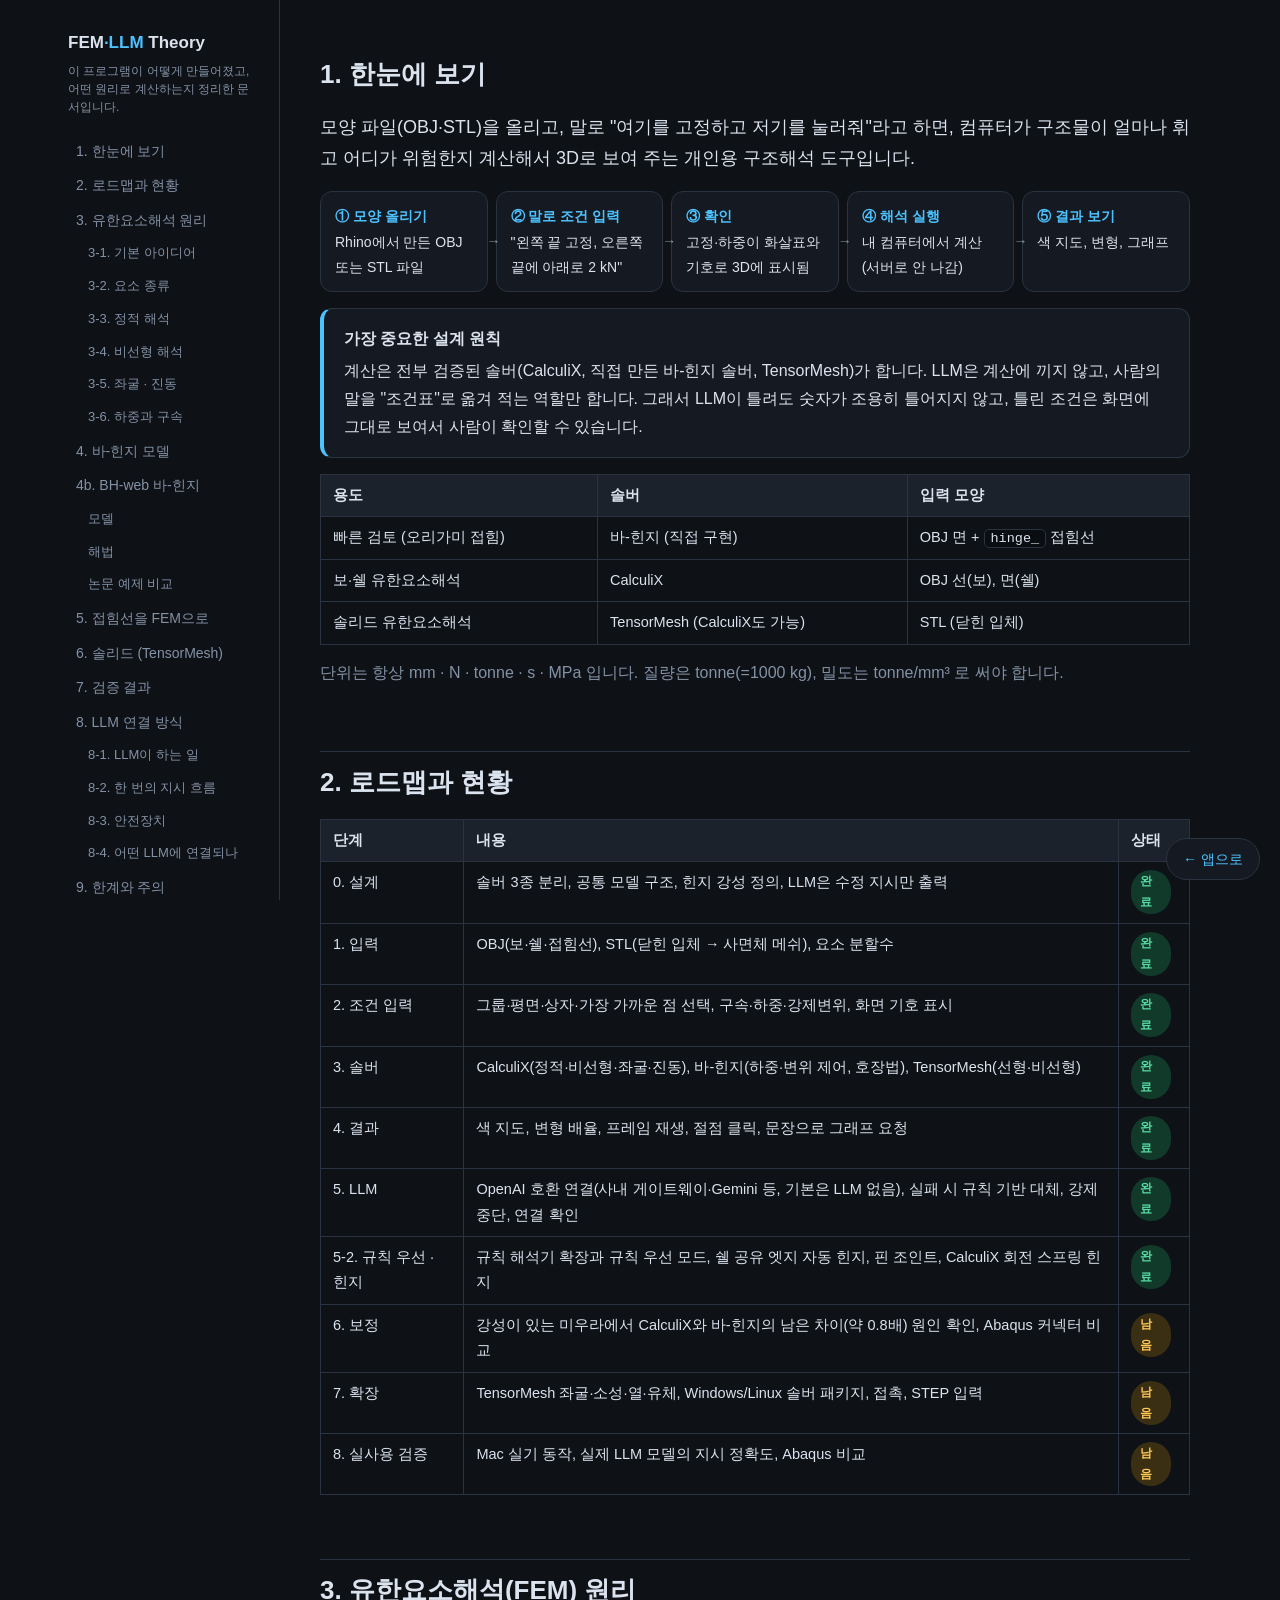
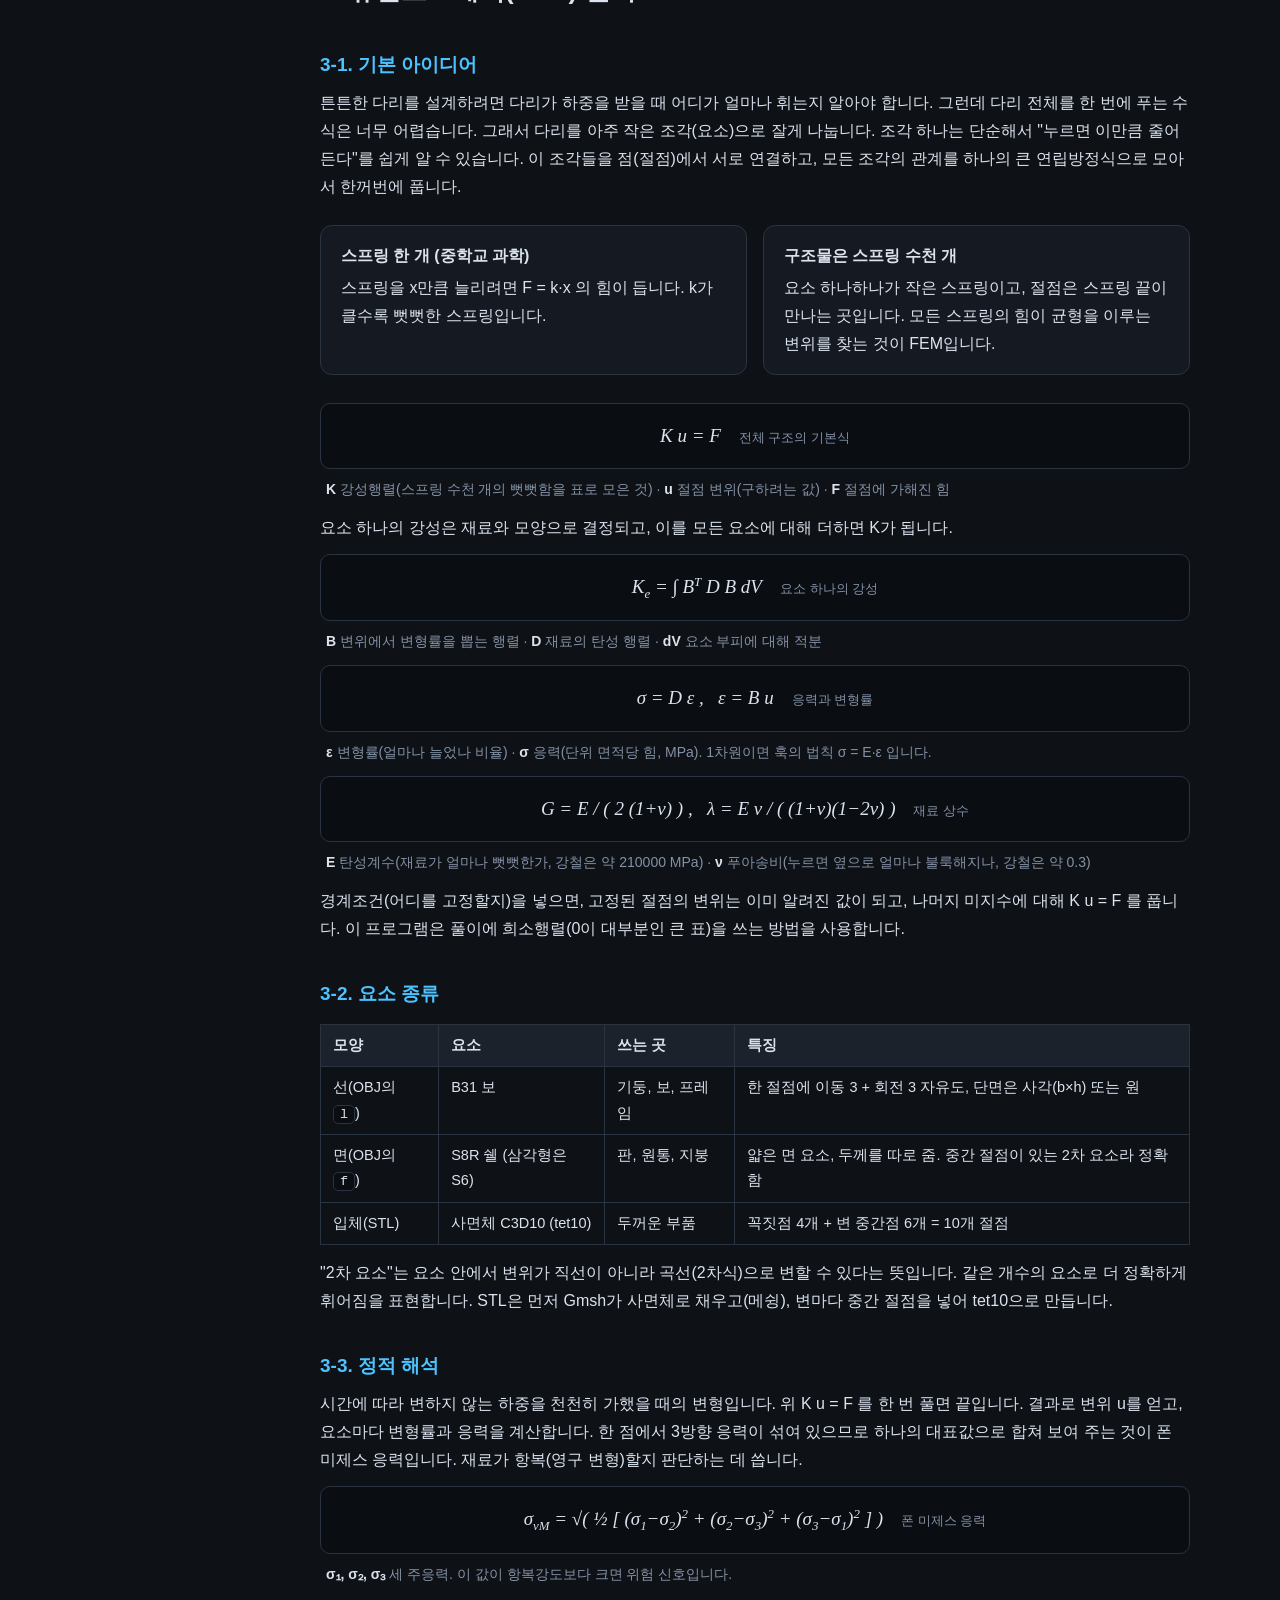
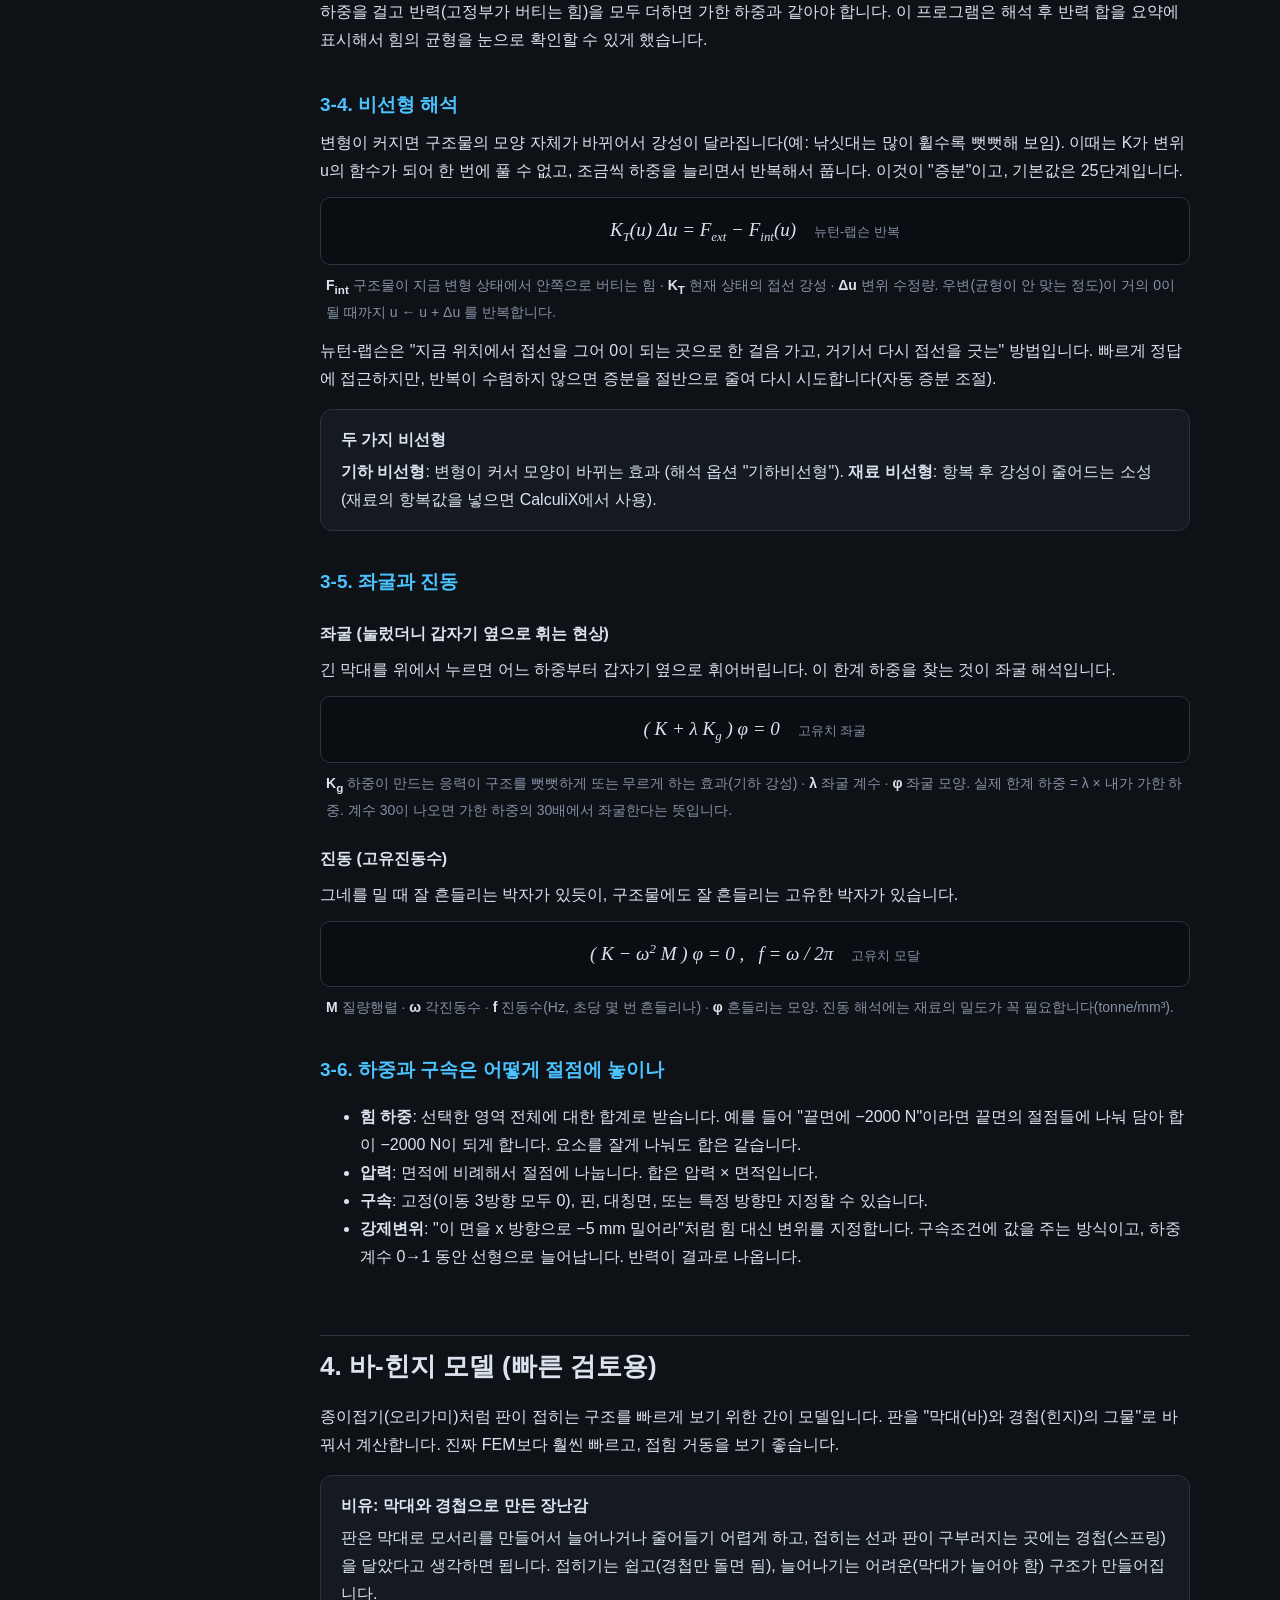
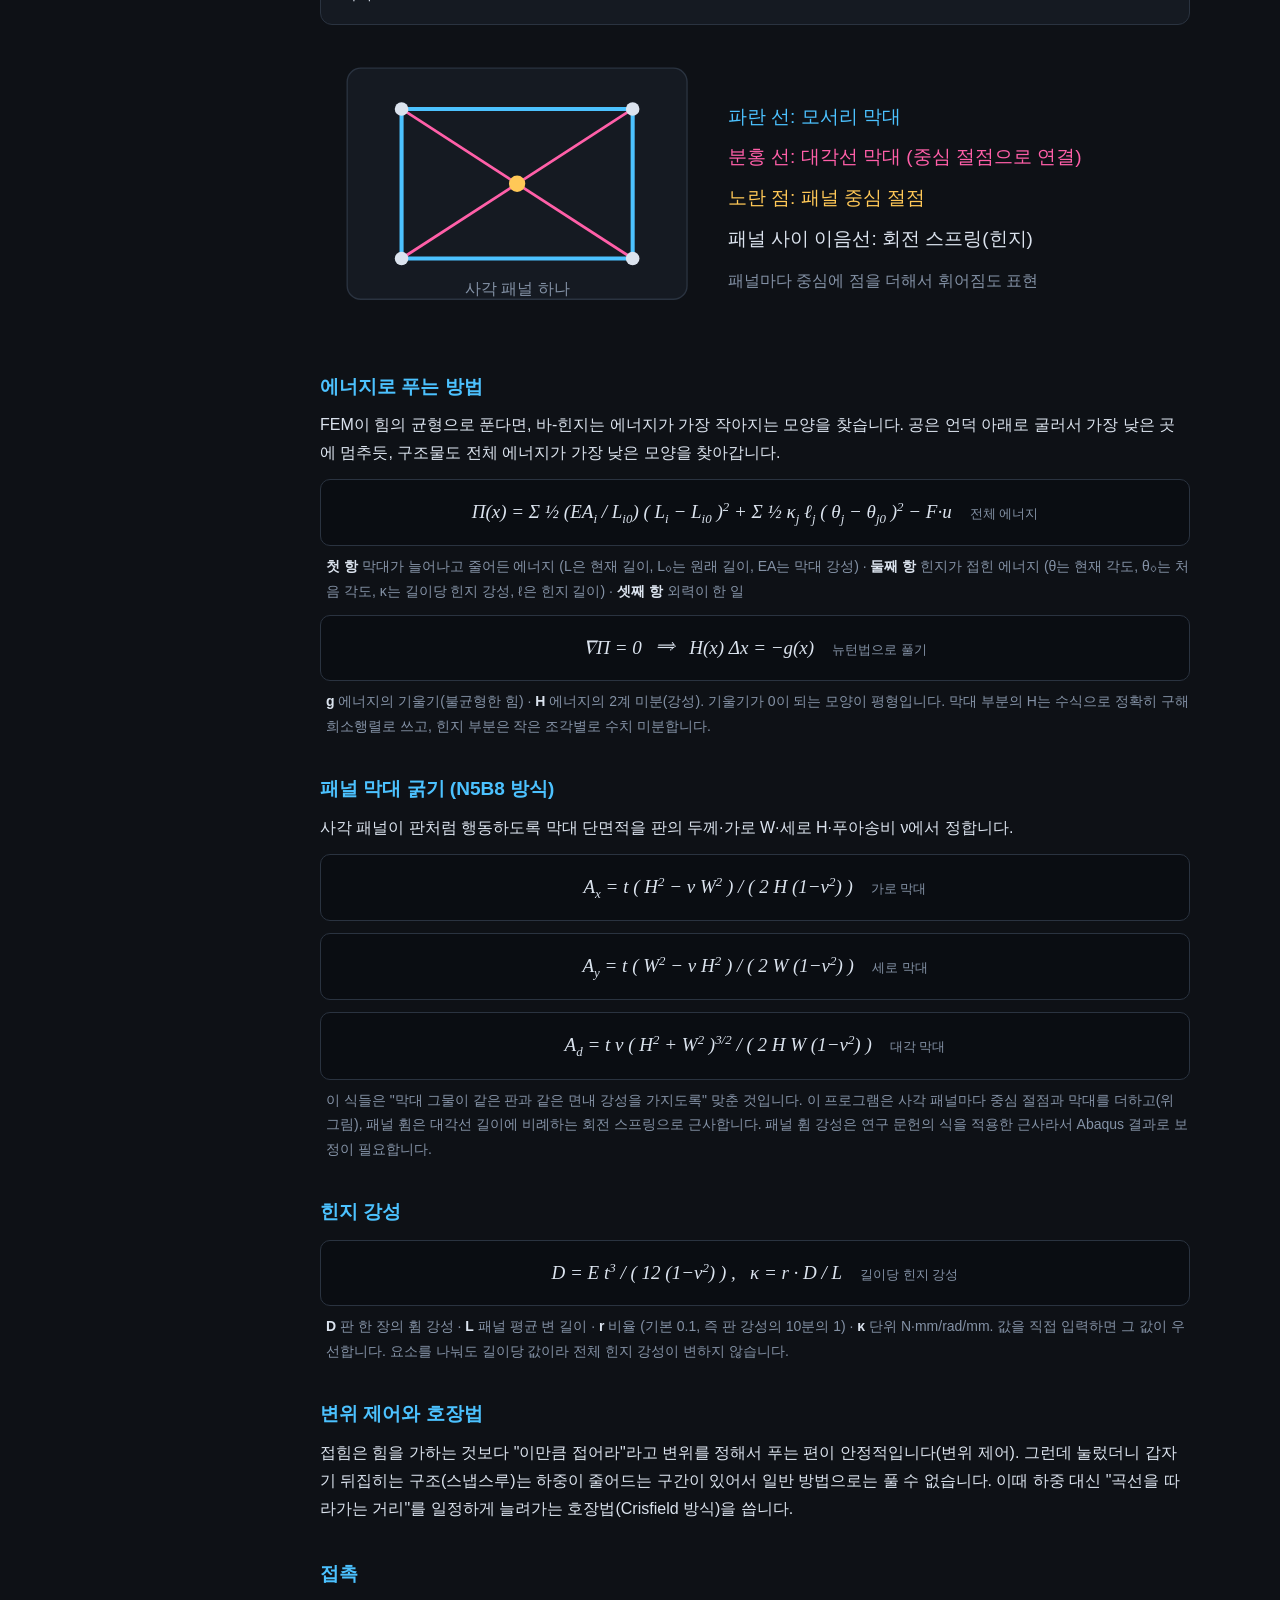
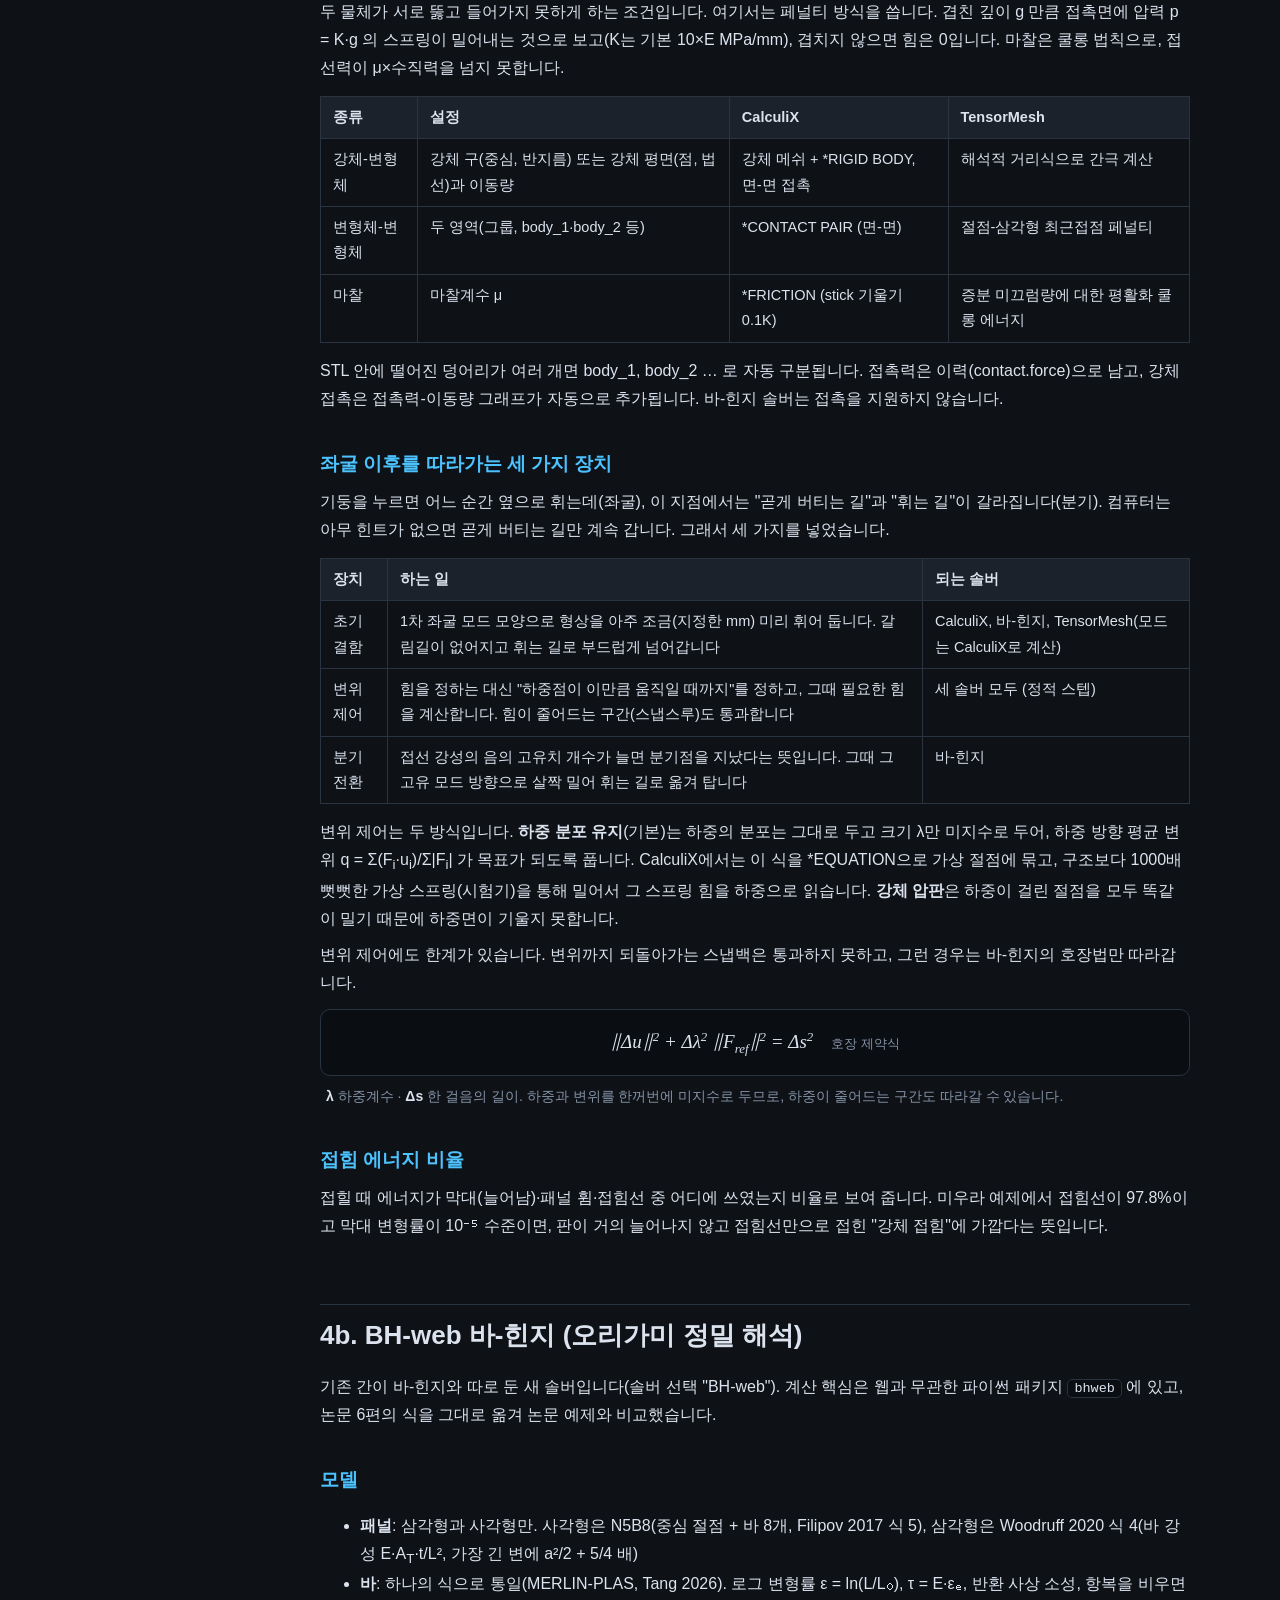
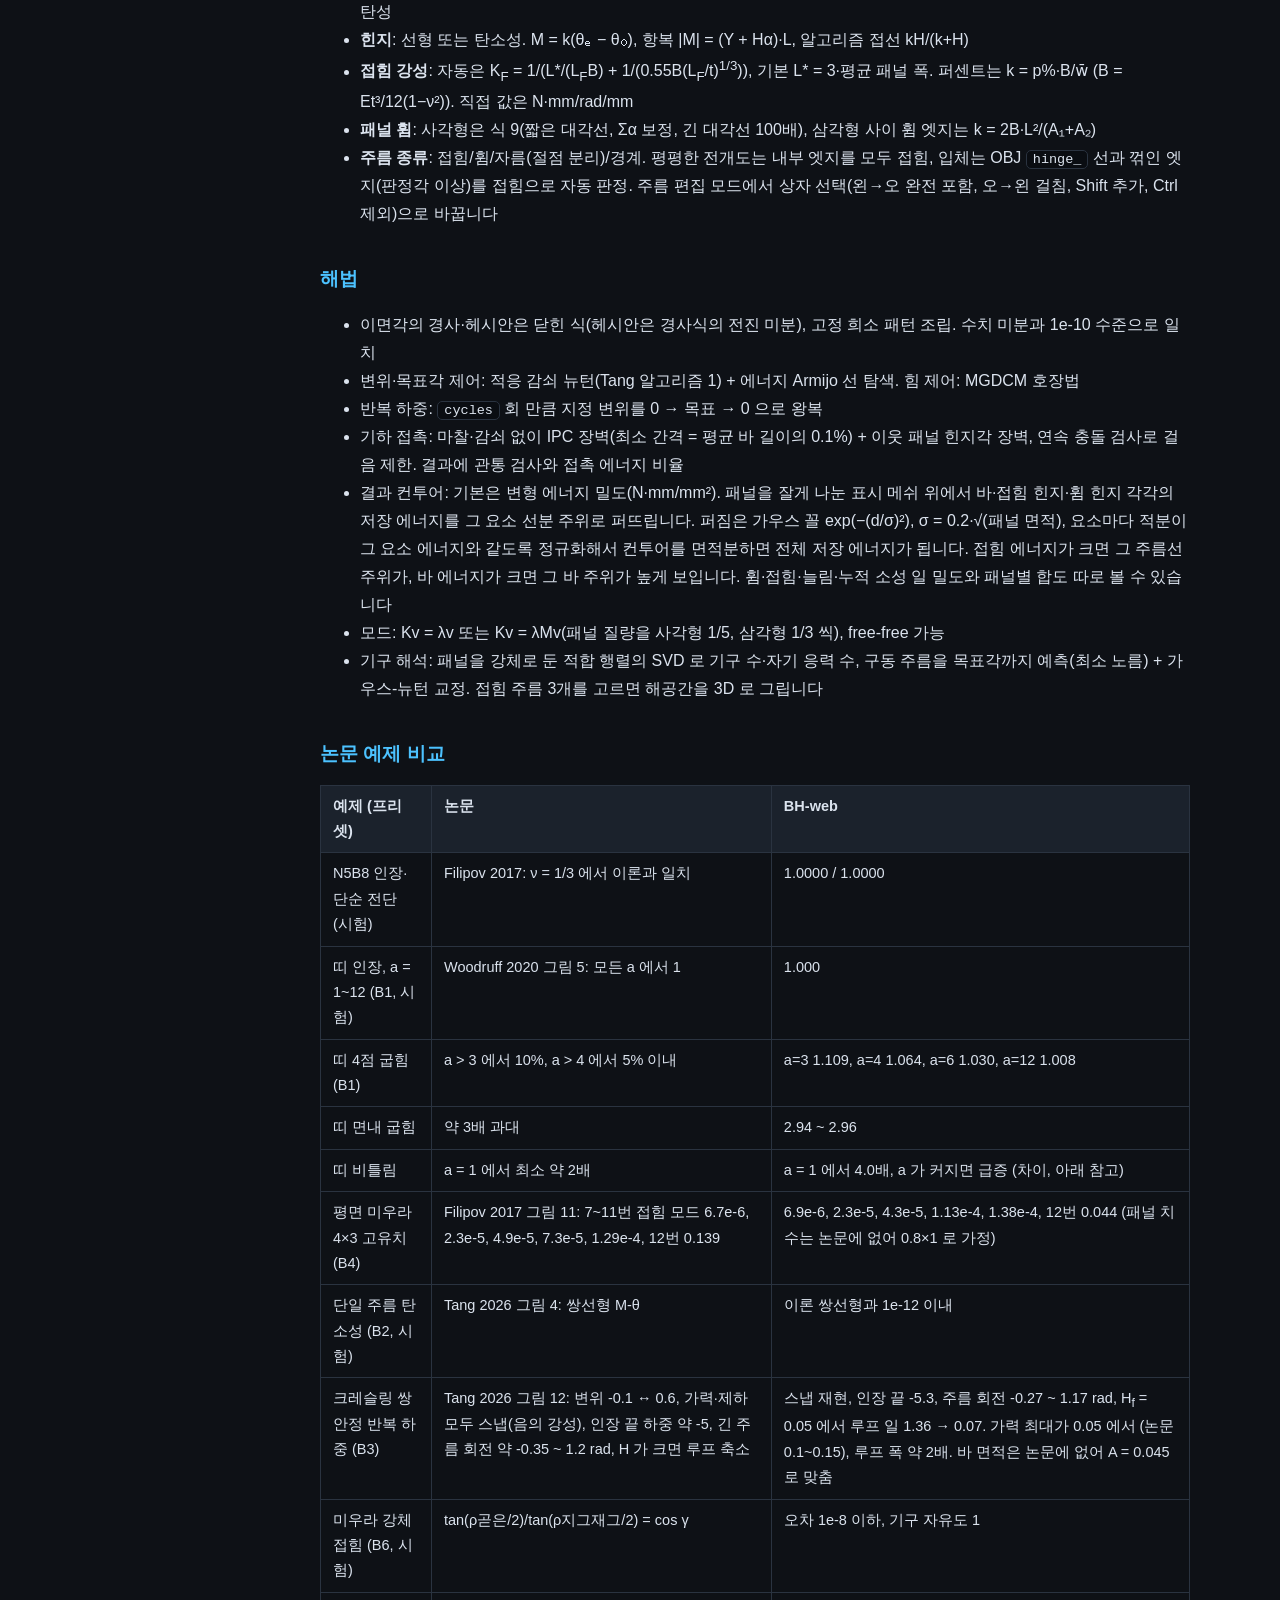
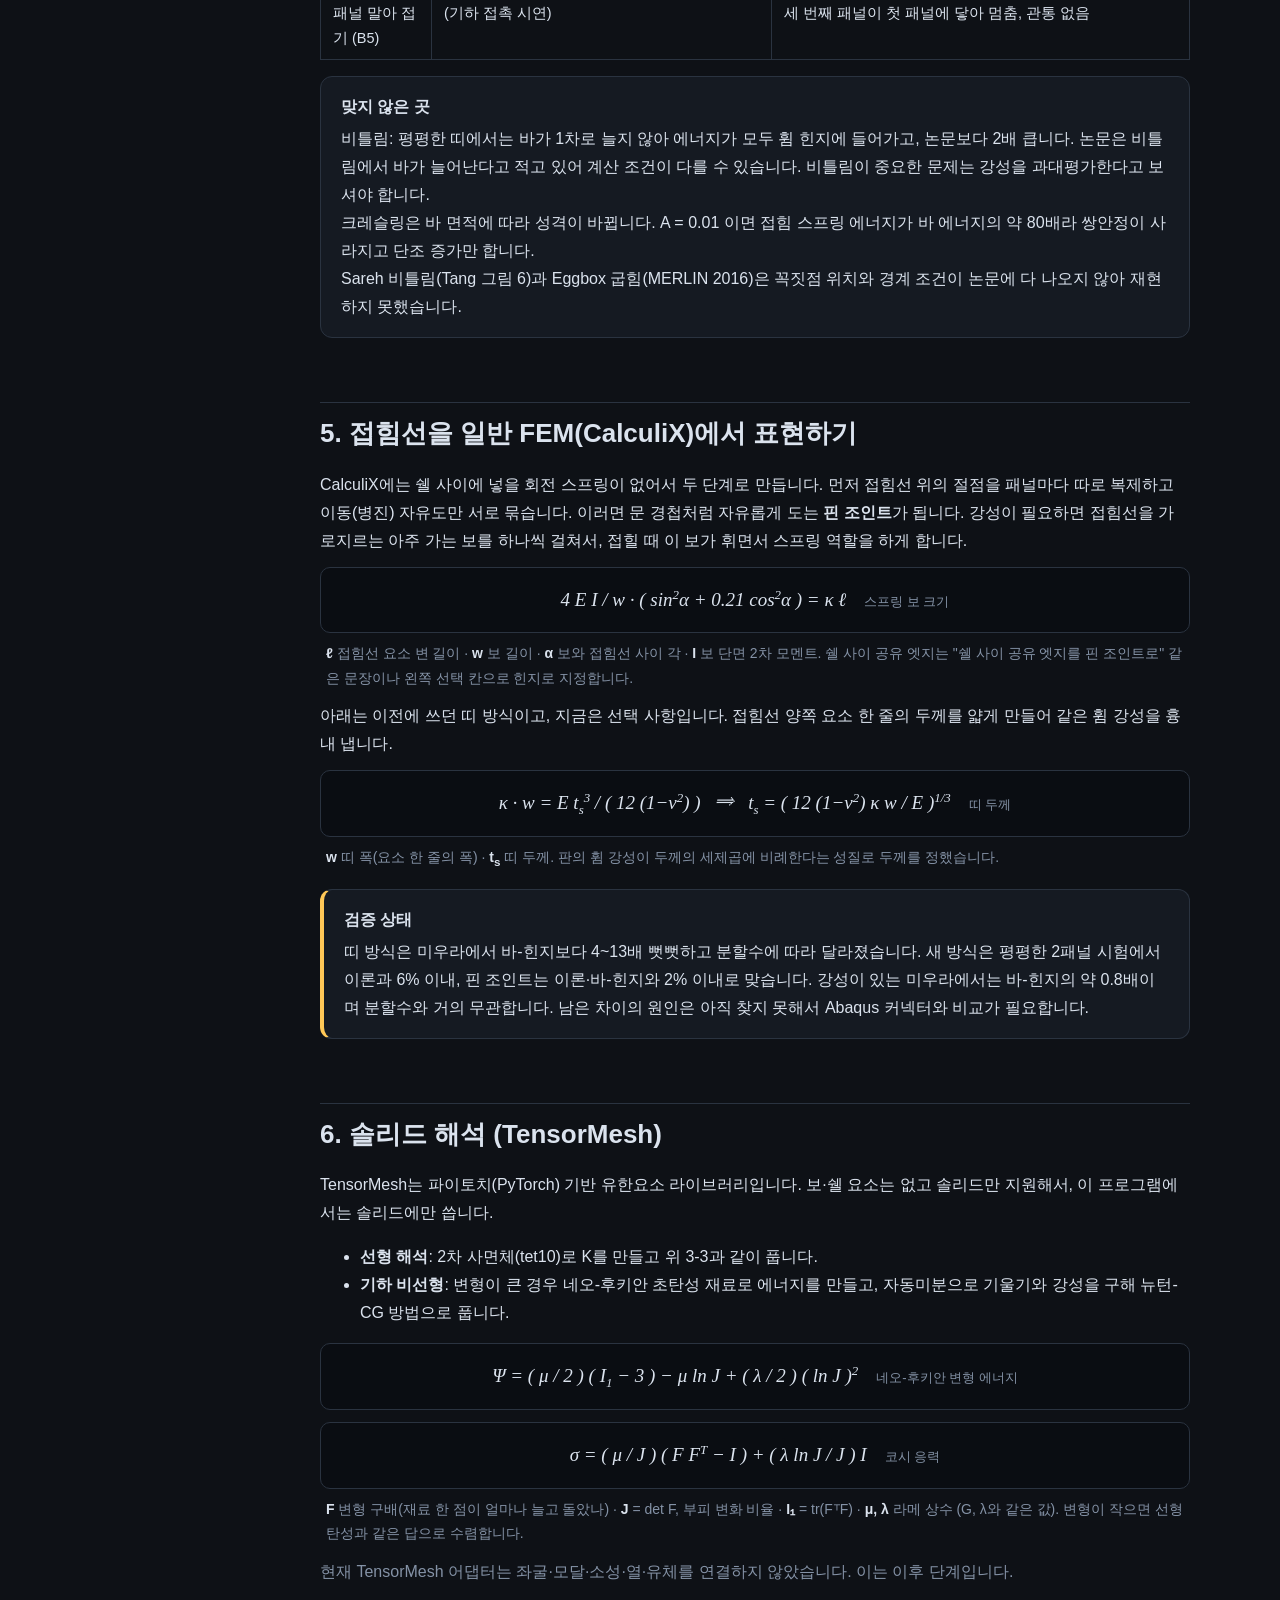
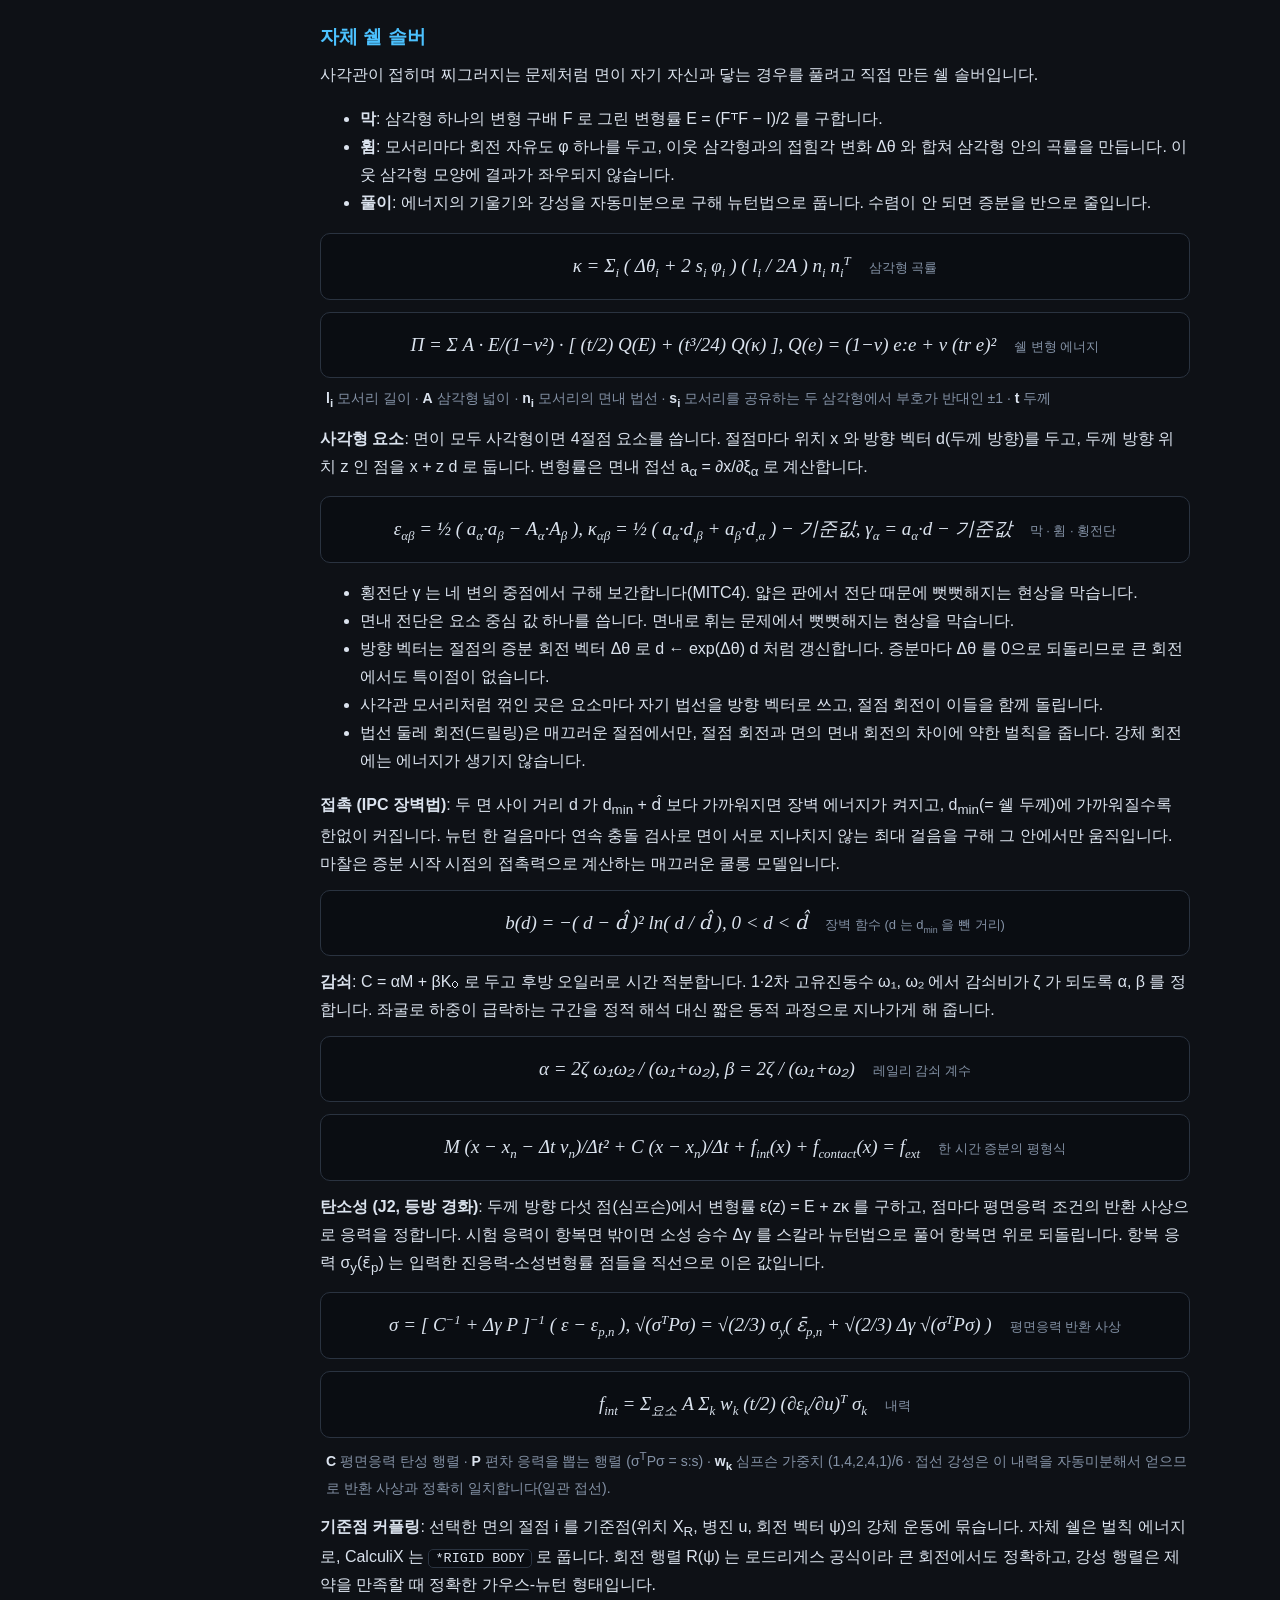
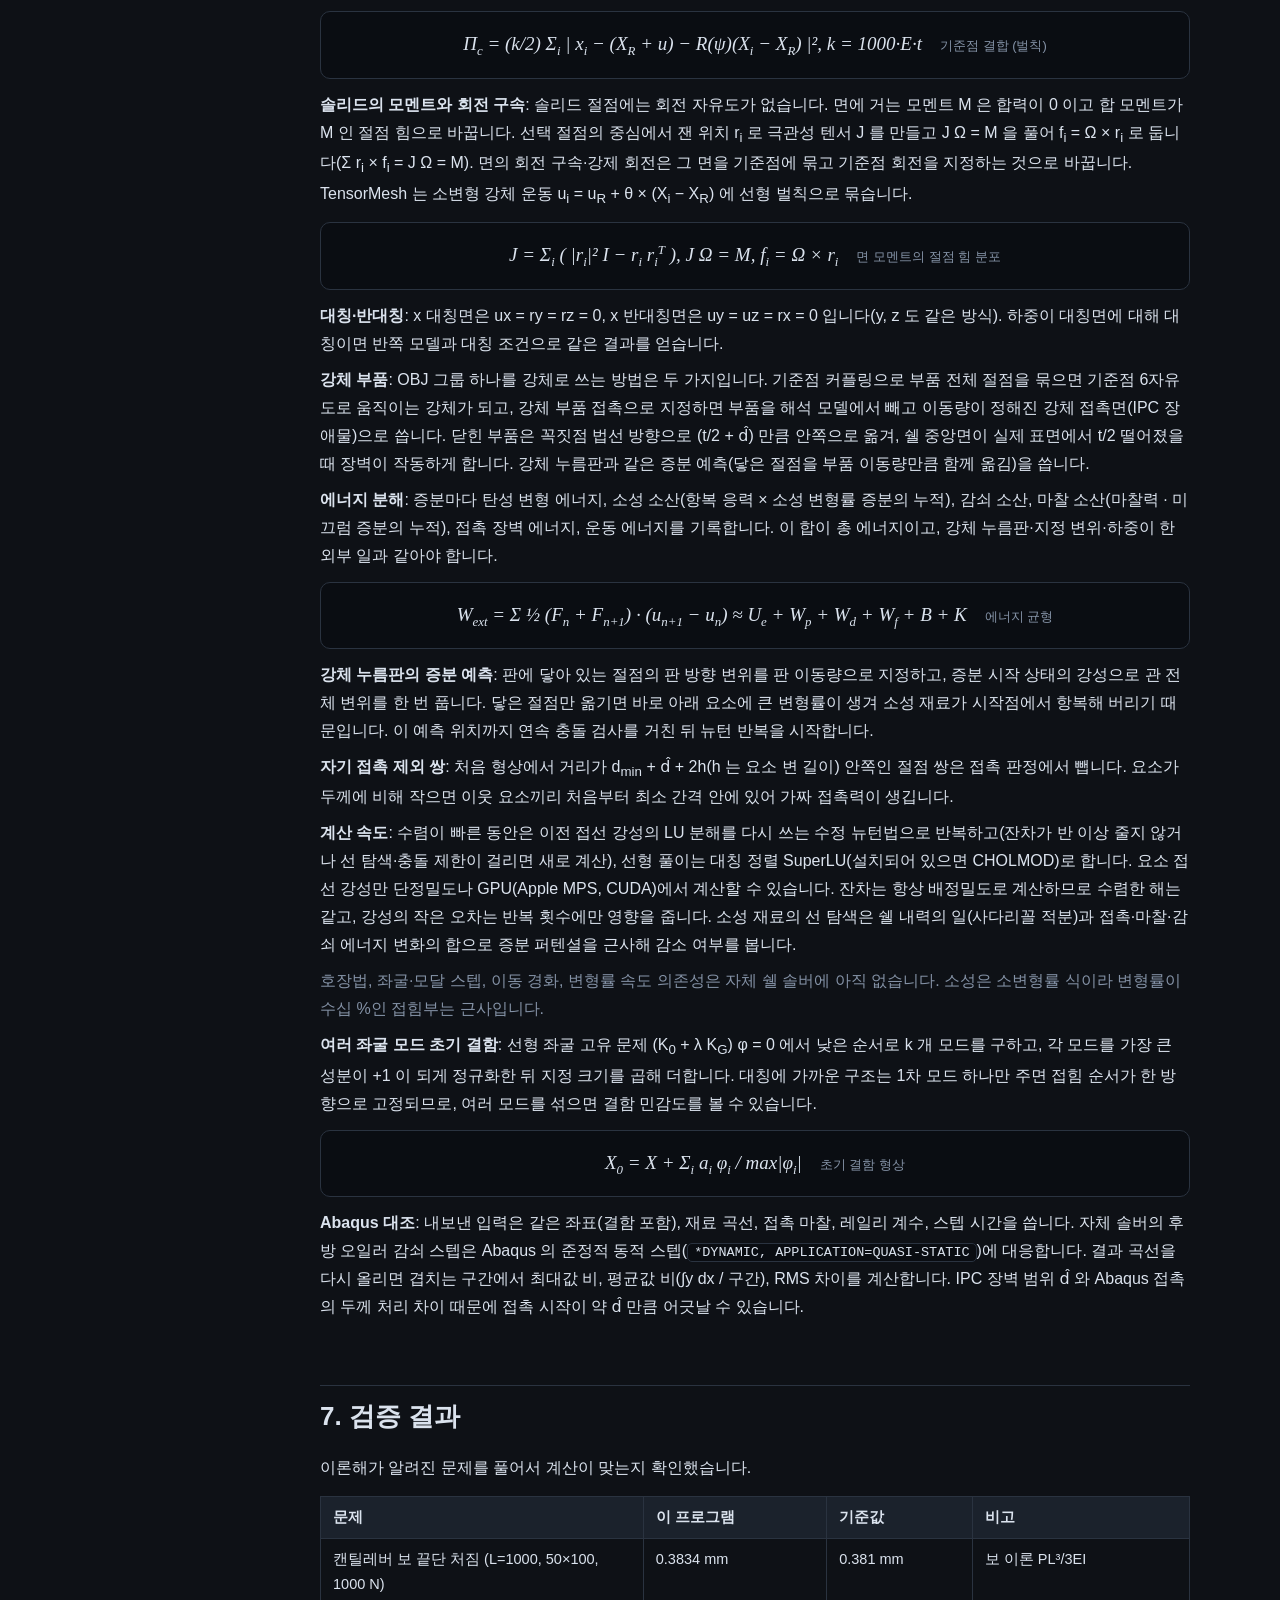
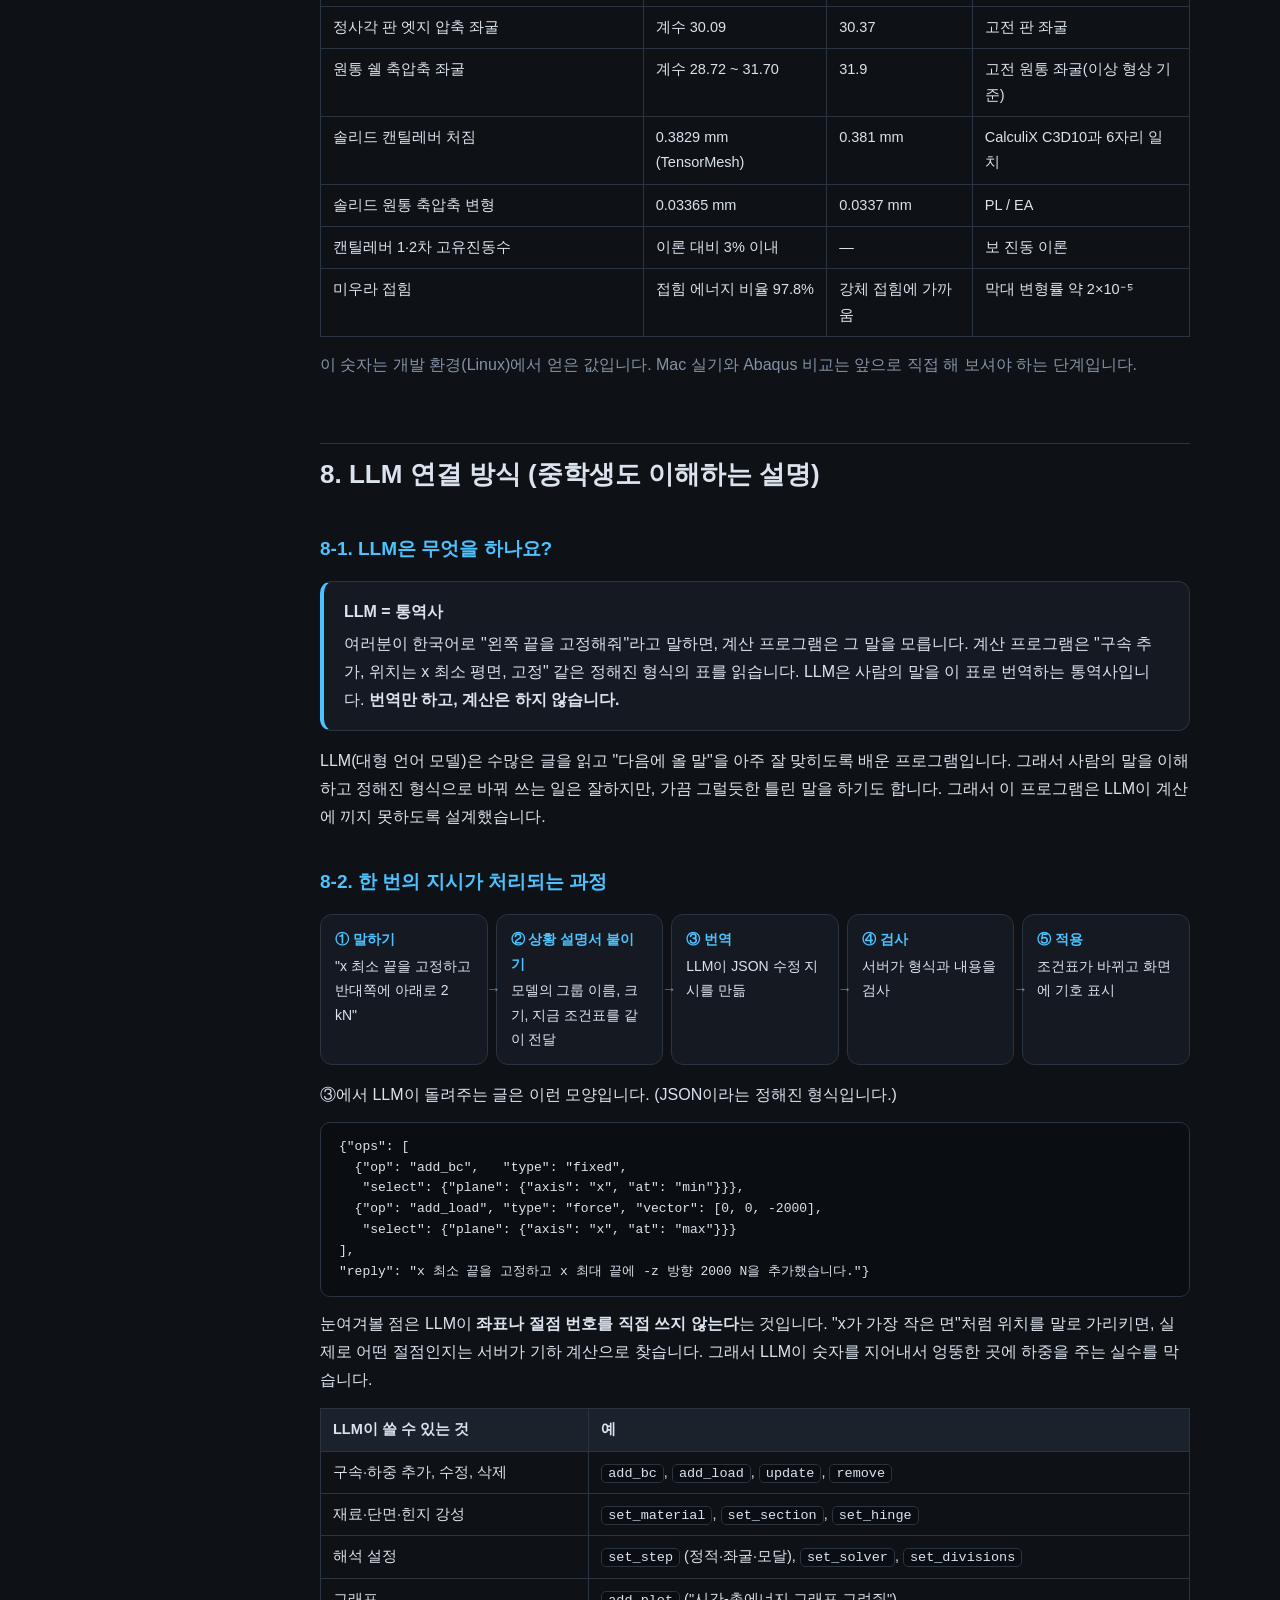
==== web/theory.html @ 5a5d9a66 "BH-web 컨투어를 요소 에너지 분포로: 바·접힘·휨 힌지 에너지를 요소 선분 주위로 퍼뜨린 연속 컨투어 - 패널을 표시용으로 최대 8분할, 요소 에너지를 가우스 꼴(σ=0.2√" ====
<!doctype html>
<html lang="ko">
<head>
<meta charset="utf-8">
<meta name="viewport" content="width=device-width, initial-scale=1">
<title>FEM-LLM-web · 원리와 설계</title>
<style>
:root{--bg:#0e1116;--panel:#151a22;--panel2:#1b222c;--line:#2a3340;--text:#dbe3ee;--mute:#8492a6;--accent:#4cc2ff;--accent2:#ff5fa8;--ok:#57d9a3;--warn:#ffc857;--err:#ff6b6b}
*{box-sizing:border-box}
html{scroll-behavior:smooth}
body{margin:0;background:var(--bg);color:var(--text);font:16px/1.75 -apple-system,BlinkMacSystemFont,"Apple SD Gothic Neo","Pretendard","Noto Sans KR","Segoe UI",sans-serif}
.wrap{display:grid;grid-template-columns:230px minmax(0,1fr);max-width:1180px;margin:0 auto}
nav{position:sticky;top:0;align-self:start;height:100vh;overflow-y:auto;padding:28px 18px;border-right:1px solid var(--line)}
nav h1{font-size:17px;margin:0 0 4px}
nav h1 span{color:var(--accent)}
nav p{color:var(--mute);font-size:12px;margin:0 0 18px;line-height:1.5}
nav a{display:block;color:var(--mute);text-decoration:none;padding:5px 8px;border-radius:6px;font-size:14px}
nav a:hover{background:var(--panel2);color:var(--text)}
nav a.sub{padding-left:20px;font-size:13px}
main{padding:36px 40px 120px;min-width:0}
h2{font-size:26px;margin:64px 0 14px;padding-top:8px;border-top:1px solid var(--line)}
h2:first-of-type{margin-top:8px;border-top:0}
h3{font-size:19px;margin:34px 0 8px;color:var(--accent)}
h4{font-size:16px;margin:22px 0 4px}
p{margin:8px 0}
.lead{font-size:18px;color:var(--text)}
.mute{color:var(--mute)}
.card{background:var(--panel);border:1px solid var(--line);border-radius:12px;padding:16px 20px;margin:16px 0}
.card.tip{border-left:4px solid var(--accent)}
.card.warn{border-left:4px solid var(--warn)}
.card.ok{border-left:4px solid var(--ok)}
.card b.t{display:block;margin-bottom:4px}
.eq{background:#0a0d12;border:1px solid var(--line);border-radius:10px;padding:14px 20px;margin:12px 0;font:italic 19px/1.9 "Times New Roman","Noto Serif KR",Georgia,serif;overflow-x:auto;text-align:center}
.eq span.n{font-style:normal;font:13px -apple-system,sans-serif;color:var(--mute);margin-left:18px}
.eq sub,.eq sup{font-size:.68em}
.eq .u{font-style:normal}
.where{font-size:14px;color:var(--mute);margin:-4px 0 12px 6px}
.where b{color:var(--text);font-weight:600}
table{border-collapse:collapse;width:100%;margin:14px 0;font-size:14.5px}
th,td{border:1px solid var(--line);padding:8px 12px;text-align:left;vertical-align:top}
th{background:var(--panel2);font-weight:600}
code{background:#0a0d12;border:1px solid var(--line);border-radius:5px;padding:1px 6px;font:13.5px ui-monospace,Menlo,Consolas,monospace}
pre{background:#0a0d12;border:1px solid var(--line);border-radius:10px;padding:14px 18px;overflow-x:auto;font:13px/1.6 ui-monospace,Menlo,Consolas,monospace}
.tag{display:inline-block;padding:1px 9px;border-radius:99px;font-size:12px;font-weight:600;margin-right:6px}
.tag.done{background:#123a2b;color:var(--ok)}
.tag.todo{background:#3a2f12;color:var(--warn)}
.tag.nov{background:#3a1220;color:var(--err)}
.flow{display:flex;flex-wrap:wrap;gap:8px;align-items:stretch;margin:16px 0}
.flow .s{flex:1 1 140px;background:var(--panel);border:1px solid var(--line);border-radius:12px;padding:12px 14px;font-size:14px;position:relative}
.flow .s b{display:block;color:var(--accent);margin-bottom:2px}
.flow .s:not(:last-child)::after{content:"→";position:absolute;right:-14px;top:50%;transform:translateY(-50%);color:var(--mute);z-index:2}
.two{display:grid;grid-template-columns:1fr 1fr;gap:16px}
svg{max-width:100%;height:auto}
.back{position:fixed;right:20px;bottom:20px;background:var(--panel);border:1px solid var(--line);border-radius:99px;padding:8px 16px;color:var(--accent);text-decoration:none;font-size:14px}
@media(max-width:860px){.wrap{grid-template-columns:1fr}nav{position:static;height:auto;border-right:0;border-bottom:1px solid var(--line)}main{padding:24px 18px 100px}.two{grid-template-columns:1fr}.flow .s::after{display:none}}
</style>
</head>
<body>
<div class="wrap">
<nav>
  <h1>FEM<span>·LLM</span> Theory</h1>
  <p>이 프로그램이 어떻게 만들어졌고, 어떤 원리로 계산하는지 정리한 문서입니다.</p>
  <a href="#overview">1. 한눈에 보기</a>
  <a href="#roadmap">2. 로드맵과 현황</a>
  <a href="#fem">3. 유한요소해석 원리</a>
  <a class="sub" href="#fem-idea">3-1. 기본 아이디어</a>
  <a class="sub" href="#fem-elements">3-2. 요소 종류</a>
  <a class="sub" href="#fem-static">3-3. 정적 해석</a>
  <a class="sub" href="#fem-nl">3-4. 비선형 해석</a>
  <a class="sub" href="#fem-buckle">3-5. 좌굴 · 진동</a>
  <a class="sub" href="#fem-load">3-6. 하중과 구속</a>
  <a href="#barhinge">4. 바-힌지 모델</a>
  <a href="#bhweb">4b. BH-web 바-힌지</a>
  <a class="sub" href="#bh-model">모델</a>
  <a class="sub" href="#bh-solve">해법</a>
  <a class="sub" href="#bh-verify">논문 예제 비교</a>
  <a href="#hinge-fem">5. 접힘선을 FEM으로</a>
  <a href="#solid">6. 솔리드 (TensorMesh)</a>
  <a href="#verify">7. 검증 결과</a>
  <a href="#llm">8. LLM 연결 방식</a>
  <a class="sub" href="#llm-what">8-1. LLM이 하는 일</a>
  <a class="sub" href="#llm-flow">8-2. 한 번의 지시 흐름</a>
  <a class="sub" href="#llm-safe">8-3. 안전장치</a>
  <a class="sub" href="#llm-which">8-4. 어떤 LLM에 연결되나</a>
  <a href="#limits">9. 한계와 주의</a>
</nav>
<main>

<h2 id="overview">1. 한눈에 보기</h2>
<p class="lead">모양 파일(OBJ·STL)을 올리고, 말로 "여기를 고정하고 저기를 눌러줘"라고 하면, 컴퓨터가 구조물이 얼마나 휘고 어디가 위험한지 계산해서 3D로 보여 주는 개인용 구조해석 도구입니다.</p>

<div class="flow">
  <div class="s"><b>① 모양 올리기</b>Rhino에서 만든 OBJ 또는 STL 파일</div>
  <div class="s"><b>② 말로 조건 입력</b>"왼쪽 끝 고정, 오른쪽 끝에 아래로 2 kN"</div>
  <div class="s"><b>③ 확인</b>고정·하중이 화살표와 기호로 3D에 표시됨</div>
  <div class="s"><b>④ 해석 실행</b>내 컴퓨터에서 계산 (서버로 안 나감)</div>
  <div class="s"><b>⑤ 결과 보기</b>색 지도, 변형, 그래프</div>
</div>

<div class="card tip"><b class="t">가장 중요한 설계 원칙</b>
계산은 전부 검증된 솔버(CalculiX, 직접 만든 바-힌지 솔버, TensorMesh)가 합니다. LLM은 계산에 끼지 않고, 사람의 말을 "조건표"로 옮겨 적는 역할만 합니다. 그래서 LLM이 틀려도 숫자가 조용히 틀어지지 않고, 틀린 조건은 화면에 그대로 보여서 사람이 확인할 수 있습니다.</div>

<table>
<tr><th>용도</th><th>솔버</th><th>입력 모양</th></tr>
<tr><td>빠른 검토 (오리가미 접힘)</td><td>바-힌지 (직접 구현)</td><td>OBJ 면 + <code>hinge_</code> 접힘선</td></tr>
<tr><td>보·쉘 유한요소해석</td><td>CalculiX</td><td>OBJ 선(보), 면(쉘)</td></tr>
<tr><td>솔리드 유한요소해석</td><td>TensorMesh (CalculiX도 가능)</td><td>STL (닫힌 입체)</td></tr>
</table>
<p class="mute">단위는 항상 mm · N · tonne · s · MPa 입니다. 질량은 tonne(=1000 kg), 밀도는 tonne/mm³ 로 써야 합니다.</p>

<h2 id="roadmap">2. 로드맵과 현황</h2>
<table>
<tr><th>단계</th><th>내용</th><th>상태</th></tr>
<tr><td>0. 설계</td><td>솔버 3종 분리, 공통 모델 구조, 힌지 강성 정의, LLM은 수정 지시만 출력</td><td><span class="tag done">완료</span></td></tr>
<tr><td>1. 입력</td><td>OBJ(보·쉘·접힘선), STL(닫힌 입체 → 사면체 메쉬), 요소 분할수</td><td><span class="tag done">완료</span></td></tr>
<tr><td>2. 조건 입력</td><td>그룹·평면·상자·가장 가까운 점 선택, 구속·하중·강제변위, 화면 기호 표시</td><td><span class="tag done">완료</span></td></tr>
<tr><td>3. 솔버</td><td>CalculiX(정적·비선형·좌굴·진동), 바-힌지(하중·변위 제어, 호장법), TensorMesh(선형·비선형)</td><td><span class="tag done">완료</span></td></tr>
<tr><td>4. 결과</td><td>색 지도, 변형 배율, 프레임 재생, 절점 클릭, 문장으로 그래프 요청</td><td><span class="tag done">완료</span></td></tr>
<tr><td>5. LLM</td><td>OpenAI 호환 연결(사내 게이트웨이·Gemini 등, 기본은 LLM 없음), 실패 시 규칙 기반 대체, 강제 중단, 연결 확인</td><td><span class="tag done">완료</span></td></tr>
<tr><td>5-2. 규칙 우선 · 힌지</td><td>규칙 해석기 확장과 규칙 우선 모드, 쉘 공유 엣지 자동 힌지, 핀 조인트, CalculiX 회전 스프링 힌지</td><td><span class="tag done">완료</span></td></tr>
<tr><td>6. 보정</td><td>강성이 있는 미우라에서 CalculiX와 바-힌지의 남은 차이(약 0.8배) 원인 확인, Abaqus 커넥터 비교</td><td><span class="tag todo">남음</span></td></tr>
<tr><td>7. 확장</td><td>TensorMesh 좌굴·소성·열·유체, Windows/Linux 솔버 패키지, 접촉, STEP 입력</td><td><span class="tag todo">남음</span></td></tr>
<tr><td>8. 실사용 검증</td><td>Mac 실기 동작, 실제 LLM 모델의 지시 정확도, Abaqus 비교</td><td><span class="tag todo">남음</span></td></tr>
</table>

<h2 id="fem">3. 유한요소해석(FEM) 원리</h2>

<h3 id="fem-idea">3-1. 기본 아이디어</h3>
<p>튼튼한 다리를 설계하려면 다리가 하중을 받을 때 어디가 얼마나 휘는지 알아야 합니다. 그런데 다리 전체를 한 번에 푸는 수식은 너무 어렵습니다. 그래서 다리를 아주 작은 조각(요소)으로 잘게 나눕니다. 조각 하나는 단순해서 "누르면 이만큼 줄어든다"를 쉽게 알 수 있습니다. 이 조각들을 점(절점)에서 서로 연결하고, 모든 조각의 관계를 하나의 큰 연립방정식으로 모아서 한꺼번에 풉니다.</p>
<div class="two">
<div class="card"><b class="t">스프링 한 개 (중학교 과학)</b>
스프링을 x만큼 늘리려면 F = k·x 의 힘이 듭니다. k가 클수록 뻣뻣한 스프링입니다.</div>
<div class="card"><b class="t">구조물은 스프링 수천 개</b>
요소 하나하나가 작은 스프링이고, 절점은 스프링 끝이 만나는 곳입니다. 모든 스프링의 힘이 균형을 이루는 변위를 찾는 것이 FEM입니다.</div>
</div>
<div class="eq">K&nbsp;u = F<span class="n">전체 구조의 기본식</span></div>
<p class="where"><b>K</b> 강성행렬(스프링 수천 개의 뻣뻣함을 표로 모은 것) · <b>u</b> 절점 변위(구하려는 값) · <b>F</b> 절점에 가해진 힘</p>
<p>요소 하나의 강성은 재료와 모양으로 결정되고, 이를 모든 요소에 대해 더하면 K가 됩니다.</p>
<div class="eq">K<sub>e</sub> = ∫ B<sup>T</sup> D B dV<span class="n">요소 하나의 강성</span></div>
<p class="where"><b>B</b> 변위에서 변형률을 뽑는 행렬 · <b>D</b> 재료의 탄성 행렬 · <b>dV</b> 요소 부피에 대해 적분</p>
<div class="eq">σ = D ε , &nbsp; ε = B u<span class="n">응력과 변형률</span></div>
<p class="where"><b>ε</b> 변형률(얼마나 늘었나 비율) · <b>σ</b> 응력(단위 면적당 힘, MPa). 1차원이면 훅의 법칙 σ = E·ε 입니다.</p>
<div class="eq">G = E / ( 2 (1+ν) ) , &nbsp; λ = E ν / ( (1+ν)(1−2ν) )<span class="n">재료 상수</span></div>
<p class="where"><b>E</b> 탄성계수(재료가 얼마나 뻣뻣한가, 강철은 약 210000 MPa) · <b>ν</b> 푸아송비(누르면 옆으로 얼마나 불룩해지나, 강철은 약 0.3)</p>
<p>경계조건(어디를 고정할지)을 넣으면, 고정된 절점의 변위는 이미 알려진 값이 되고, 나머지 미지수에 대해 K u = F 를 풉니다. 이 프로그램은 풀이에 희소행렬(0이 대부분인 큰 표)을 쓰는 방법을 사용합니다.</p>

<h3 id="fem-elements">3-2. 요소 종류</h3>
<table>
<tr><th>모양</th><th>요소</th><th>쓰는 곳</th><th>특징</th></tr>
<tr><td>선(OBJ의 <code>l</code>)</td><td>B31 보</td><td>기둥, 보, 프레임</td><td>한 절점에 이동 3 + 회전 3 자유도, 단면은 사각(b×h) 또는 원</td></tr>
<tr><td>면(OBJ의 <code>f</code>)</td><td>S8R 쉘 (삼각형은 S6)</td><td>판, 원통, 지붕</td><td>얇은 면 요소, 두께를 따로 줌. 중간 절점이 있는 2차 요소라 정확함</td></tr>
<tr><td>입체(STL)</td><td>사면체 C3D10 (tet10)</td><td>두꺼운 부품</td><td>꼭짓점 4개 + 변 중간점 6개 = 10개 절점</td></tr>
</table>
<p>"2차 요소"는 요소 안에서 변위가 직선이 아니라 곡선(2차식)으로 변할 수 있다는 뜻입니다. 같은 개수의 요소로 더 정확하게 휘어짐을 표현합니다. STL은 먼저 Gmsh가 사면체로 채우고(메슁), 변마다 중간 절점을 넣어 tet10으로 만듭니다.</p>

<h3 id="fem-static">3-3. 정적 해석</h3>
<p>시간에 따라 변하지 않는 하중을 천천히 가했을 때의 변형입니다. 위 K u = F 를 한 번 풀면 끝입니다. 결과로 변위 u를 얻고, 요소마다 변형률과 응력을 계산합니다. 한 점에서 3방향 응력이 섞여 있으므로 하나의 대표값으로 합쳐 보여 주는 것이 폰 미제스 응력입니다. 재료가 항복(영구 변형)할지 판단하는 데 씁니다.</p>
<div class="eq">σ<sub>vM</sub> = √( ½ [ (σ<sub>1</sub>−σ<sub>2</sub>)<sup>2</sup> + (σ<sub>2</sub>−σ<sub>3</sub>)<sup>2</sup> + (σ<sub>3</sub>−σ<sub>1</sub>)<sup>2</sup> ] )<span class="n">폰 미제스 응력</span></div>
<p class="where"><b>σ₁, σ₂, σ₃</b> 세 주응력. 이 값이 항복강도보다 크면 위험 신호입니다.</p>
<p>하중을 걸고 반력(고정부가 버티는 힘)을 모두 더하면 가한 하중과 같아야 합니다. 이 프로그램은 해석 후 반력 합을 요약에 표시해서 힘의 균형을 눈으로 확인할 수 있게 했습니다.</p>

<h3 id="fem-nl">3-4. 비선형 해석</h3>
<p>변형이 커지면 구조물의 모양 자체가 바뀌어서 강성이 달라집니다(예: 낚싯대는 많이 휠수록 뻣뻣해 보임). 이때는 K가 변위 u의 함수가 되어 한 번에 풀 수 없고, 조금씩 하중을 늘리면서 반복해서 풉니다. 이것이 "증분"이고, 기본값은 25단계입니다.</p>
<div class="eq">K<sub>T</sub>(u) Δu = F<sub>ext</sub> − F<sub>int</sub>(u)<span class="n">뉴턴-랩슨 반복</span></div>
<p class="where"><b>F<sub>int</sub></b> 구조물이 지금 변형 상태에서 안쪽으로 버티는 힘 · <b>K<sub>T</sub></b> 현재 상태의 접선 강성 · <b>Δu</b> 변위 수정량. 우변(균형이 안 맞는 정도)이 거의 0이 될 때까지 u ← u + Δu 를 반복합니다.</p>
<p>뉴턴-랩슨은 "지금 위치에서 접선을 그어 0이 되는 곳으로 한 걸음 가고, 거기서 다시 접선을 긋는" 방법입니다. 빠르게 정답에 접근하지만, 반복이 수렴하지 않으면 증분을 절반으로 줄여 다시 시도합니다(자동 증분 조절).</p>
<div class="card"><b class="t">두 가지 비선형</b>
<b>기하 비선형</b>: 변형이 커서 모양이 바뀌는 효과 (해석 옵션 "기하비선형"). <b>재료 비선형</b>: 항복 후 강성이 줄어드는 소성 (재료의 항복값을 넣으면 CalculiX에서 사용).</div>

<h3 id="fem-buckle">3-5. 좌굴과 진동</h3>
<h4>좌굴 (눌렀더니 갑자기 옆으로 휘는 현상)</h4>
<p>긴 막대를 위에서 누르면 어느 하중부터 갑자기 옆으로 휘어버립니다. 이 한계 하중을 찾는 것이 좌굴 해석입니다.</p>
<div class="eq">( K + λ K<sub>g</sub> ) φ = 0<span class="n">고유치 좌굴</span></div>
<p class="where"><b>K<sub>g</sub></b> 하중이 만드는 응력이 구조를 뻣뻣하게 또는 무르게 하는 효과(기하 강성) · <b>λ</b> 좌굴 계수 · <b>φ</b> 좌굴 모양. 실제 한계 하중 = λ × 내가 가한 하중. 계수 30이 나오면 가한 하중의 30배에서 좌굴한다는 뜻입니다.</p>
<h4>진동 (고유진동수)</h4>
<p>그네를 밀 때 잘 흔들리는 박자가 있듯이, 구조물에도 잘 흔들리는 고유한 박자가 있습니다.</p>
<div class="eq">( K − ω<sup>2</sup> M ) φ = 0 , &nbsp; f = ω / 2π<span class="n">고유치 모달</span></div>
<p class="where"><b>M</b> 질량행렬 · <b>ω</b> 각진동수 · <b>f</b> 진동수(Hz, 초당 몇 번 흔들리나) · <b>φ</b> 흔들리는 모양. 진동 해석에는 재료의 밀도가 꼭 필요합니다(tonne/mm³).</p>

<h3 id="fem-load">3-6. 하중과 구속은 어떻게 절점에 놓이나</h3>
<ul>
<li><b>힘 하중</b>: 선택한 영역 전체에 대한 합계로 받습니다. 예를 들어 "끝면에 −2000 N"이라면 끝면의 절점들에 나눠 담아 합이 −2000 N이 되게 합니다. 요소를 잘게 나눠도 합은 같습니다.</li>
<li><b>압력</b>: 면적에 비례해서 절점에 나눕니다. 합은 압력 × 면적입니다.</li>
<li><b>구속</b>: 고정(이동 3방향 모두 0), 핀, 대칭면, 또는 특정 방향만 지정할 수 있습니다.</li>
<li><b>강제변위</b>: "이 면을 x 방향으로 −5 mm 밀어라"처럼 힘 대신 변위를 지정합니다. 구속조건에 값을 주는 방식이고, 하중계수 0→1 동안 선형으로 늘어납니다. 반력이 결과로 나옵니다.</li>
</ul>

<h2 id="barhinge">4. 바-힌지 모델 (빠른 검토용)</h2>
<p>종이접기(오리가미)처럼 판이 접히는 구조를 빠르게 보기 위한 간이 모델입니다. 판을 "막대(바)와 경첩(힌지)의 그물"로 바꿔서 계산합니다. 진짜 FEM보다 훨씬 빠르고, 접힘 거동을 보기 좋습니다.</p>
<div class="card"><b class="t">비유: 막대와 경첩으로 만든 장난감</b>
판은 막대로 모서리를 만들어서 늘어나거나 줄어들기 어렵게 하고, 접히는 선과 판이 구부러지는 곳에는 경첩(스프링)을 달았다고 생각하면 됩니다. 접히기는 쉽고(경첩만 돌면 됨), 늘어나기는 어려운(막대가 늘어야 함) 구조가 만들어집니다.</div>
<svg viewBox="0 0 640 210" role="img" aria-label="사각 패널의 바와 힌지 배치">
<rect x="20" y="20" width="250" height="170" rx="10" fill="#151a22" stroke="#2a3340"/>
<g stroke="#4cc2ff" stroke-width="3" fill="none"><polygon points="60,50 230,50 230,160 60,160"/></g>
<g stroke="#ff5fa8" stroke-width="2"><line x1="60" y1="50" x2="230" y2="160"/><line x1="230" y1="50" x2="60" y2="160"/></g>
<circle cx="145" cy="105" r="6" fill="#ffc857"/>
<g fill="#dbe3ee"><circle cx="60" cy="50" r="5"/><circle cx="230" cy="50" r="5"/><circle cx="230" cy="160" r="5"/><circle cx="60" cy="160" r="5"/></g>
<text x="145" y="186" fill="#8492a6" font-size="12" text-anchor="middle">사각 패널 하나</text>
<text x="300" y="60" fill="#4cc2ff" font-size="14">파란 선: 모서리 막대</text>
<text x="300" y="90" fill="#ff5fa8" font-size="14">분홍 선: 대각선 막대 (중심 절점으로 연결)</text>
<text x="300" y="120" fill="#ffc857" font-size="14">노란 점: 패널 중심 절점</text>
<text x="300" y="150" fill="#dbe3ee" font-size="14">패널 사이 이음선: 회전 스프링(힌지)</text>
<text x="300" y="180" fill="#8492a6" font-size="12">패널마다 중심에 점을 더해서 휘어짐도 표현</text>
</svg>
<h3>에너지로 푸는 방법</h3>
<p>FEM이 힘의 균형으로 푼다면, 바-힌지는 에너지가 가장 작아지는 모양을 찾습니다. 공은 언덕 아래로 굴러서 가장 낮은 곳에 멈추듯, 구조물도 전체 에너지가 가장 낮은 모양을 찾아갑니다.</p>
<div class="eq">Π(x) = Σ ½ (EA<sub>i</sub> / L<sub>i0</sub>) ( L<sub>i</sub> − L<sub>i0</sub> )<sup>2</sup> + Σ ½ κ<sub>j</sub> ℓ<sub>j</sub> ( θ<sub>j</sub> − θ<sub>j0</sub> )<sup>2</sup> − F·u<span class="n">전체 에너지</span></div>
<p class="where"><b>첫 항</b> 막대가 늘어나고 줄어든 에너지 (L은 현재 길이, L₀는 원래 길이, EA는 막대 강성) · <b>둘째 항</b> 힌지가 접힌 에너지 (θ는 현재 각도, θ₀는 처음 각도, κ는 길이당 힌지 강성, ℓ은 힌지 길이) · <b>셋째 항</b> 외력이 한 일</p>
<div class="eq">∇Π = 0 &nbsp; ⟹ &nbsp; H(x) Δx = −g(x)<span class="n">뉴턴법으로 풀기</span></div>
<p class="where"><b>g</b> 에너지의 기울기(불균형한 힘) · <b>H</b> 에너지의 2계 미분(강성). 기울기가 0이 되는 모양이 평형입니다. 막대 부분의 H는 수식으로 정확히 구해 희소행렬로 쓰고, 힌지 부분은 작은 조각별로 수치 미분합니다.</p>
<h3>패널 막대 굵기 (N5B8 방식)</h3>
<p>사각 패널이 판처럼 행동하도록 막대 단면적을 판의 두께·가로 W·세로 H·푸아송비 ν에서 정합니다.</p>
<div class="eq">A<sub>x</sub> = t ( H<sup>2</sup> − ν W<sup>2</sup> ) / ( 2 H (1−ν<sup>2</sup>) )<span class="n">가로 막대</span></div>
<div class="eq">A<sub>y</sub> = t ( W<sup>2</sup> − ν H<sup>2</sup> ) / ( 2 W (1−ν<sup>2</sup>) )<span class="n">세로 막대</span></div>
<div class="eq">A<sub>d</sub> = t ν ( H<sup>2</sup> + W<sup>2</sup> )<sup>3/2</sup> / ( 2 H W (1−ν<sup>2</sup>) )<span class="n">대각 막대</span></div>
<p class="where">이 식들은 "막대 그물이 같은 판과 같은 면내 강성을 가지도록" 맞춘 것입니다. 이 프로그램은 사각 패널마다 중심 절점과 막대를 더하고(위 그림), 패널 휨은 대각선 길이에 비례하는 회전 스프링으로 근사합니다. 패널 휨 강성은 연구 문헌의 식을 적용한 근사라서 Abaqus 결과로 보정이 필요합니다.</p>
<h3>힌지 강성</h3>
<div class="eq">D = E t<sup>3</sup> / ( 12 (1−ν<sup>2</sup>) ) , &nbsp; κ = r · D / L<span class="n">길이당 힌지 강성</span></div>
<p class="where"><b>D</b> 판 한 장의 휨 강성 · <b>L</b> 패널 평균 변 길이 · <b>r</b> 비율 (기본 0.1, 즉 판 강성의 10분의 1) · <b>κ</b> 단위 N·mm/rad/mm. 값을 직접 입력하면 그 값이 우선합니다. 요소를 나눠도 길이당 값이라 전체 힌지 강성이 변하지 않습니다.</p>
<h3>변위 제어와 호장법</h3>
<p>접힘은 힘을 가하는 것보다 "이만큼 접어라"라고 변위를 정해서 푸는 편이 안정적입니다(변위 제어). 그런데 눌렀더니 갑자기 뒤집히는 구조(스냅스루)는 하중이 줄어드는 구간이 있어서 일반 방법으로는 풀 수 없습니다. 이때 하중 대신 "곡선을 따라가는 거리"를 일정하게 늘려가는 호장법(Crisfield 방식)을 씁니다.</p>
<h3>접촉</h3>
<p>두 물체가 서로 뚫고 들어가지 못하게 하는 조건입니다. 여기서는 페널티 방식을 씁니다. 겹친 깊이 g 만큼 접촉면에 압력 p = K·g 의 스프링이 밀어내는 것으로 보고(K는 기본 10×E MPa/mm), 겹치지 않으면 힘은 0입니다. 마찰은 쿨롱 법칙으로, 접선력이 μ×수직력을 넘지 못합니다.</p>
<table>
<tr><th>종류</th><th>설정</th><th>CalculiX</th><th>TensorMesh</th></tr>
<tr><td>강체-변형체</td><td>강체 구(중심, 반지름) 또는 강체 평면(점, 법선)과 이동량</td><td>강체 메쉬 + *RIGID BODY, 면-면 접촉</td><td>해석적 거리식으로 간극 계산</td></tr>
<tr><td>변형체-변형체</td><td>두 영역(그룹, body_1·body_2 등)</td><td>*CONTACT PAIR (면-면)</td><td>절점-삼각형 최근접점 페널티</td></tr>
<tr><td>마찰</td><td>마찰계수 μ</td><td>*FRICTION (stick 기울기 0.1K)</td><td>증분 미끄럼량에 대한 평활화 쿨롱 에너지</td></tr>
</table>
<p>STL 안에 떨어진 덩어리가 여러 개면 body_1, body_2 … 로 자동 구분됩니다. 접촉력은 이력(contact.force)으로 남고, 강체 접촉은 접촉력-이동량 그래프가 자동으로 추가됩니다. 바-힌지 솔버는 접촉을 지원하지 않습니다.</p>
<h3>좌굴 이후를 따라가는 세 가지 장치</h3>
<p>기둥을 누르면 어느 순간 옆으로 휘는데(좌굴), 이 지점에서는 "곧게 버티는 길"과 "휘는 길"이 갈라집니다(분기). 컴퓨터는 아무 힌트가 없으면 곧게 버티는 길만 계속 갑니다. 그래서 세 가지를 넣었습니다.</p>
<table>
<tr><th>장치</th><th>하는 일</th><th>되는 솔버</th></tr>
<tr><td>초기 결함</td><td>1차 좌굴 모드 모양으로 형상을 아주 조금(지정한 mm) 미리 휘어 둡니다. 갈림길이 없어지고 휘는 길로 부드럽게 넘어갑니다</td><td>CalculiX, 바-힌지, TensorMesh(모드는 CalculiX로 계산)</td></tr>
<tr><td>변위 제어</td><td>힘을 정하는 대신 "하중점이 이만큼 움직일 때까지"를 정하고, 그때 필요한 힘을 계산합니다. 힘이 줄어드는 구간(스냅스루)도 통과합니다</td><td>세 솔버 모두 (정적 스텝)</td></tr>
<tr><td>분기 전환</td><td>접선 강성의 음의 고유치 개수가 늘면 분기점을 지났다는 뜻입니다. 그때 그 고유 모드 방향으로 살짝 밀어 휘는 길로 옮겨 탑니다</td><td>바-힌지</td></tr>
</table>
<p>변위 제어는 두 방식입니다. <b>하중 분포 유지</b>(기본)는 하중의 분포는 그대로 두고 크기 λ만 미지수로 두어, 하중 방향 평균 변위 q = Σ(F<sub>i</sub>·u<sub>i</sub>)/Σ|F<sub>i</sub>| 가 목표가 되도록 풉니다. CalculiX에서는 이 식을 *EQUATION으로 가상 절점에 묶고, 구조보다 1000배 뻣뻣한 가상 스프링(시험기)을 통해 밀어서 그 스프링 힘을 하중으로 읽습니다. <b>강체 압판</b>은 하중이 걸린 절점을 모두 똑같이 밀기 때문에 하중면이 기울지 못합니다.</p>
<p>변위 제어에도 한계가 있습니다. 변위까지 되돌아가는 스냅백은 통과하지 못하고, 그런 경우는 바-힌지의 호장법만 따라갑니다.</p>
<div class="eq">‖Δu‖<sup>2</sup> + Δλ<sup>2</sup> ‖F<sub>ref</sub>‖<sup>2</sup> = Δs<sup>2</sup><span class="n">호장 제약식</span></div>
<p class="where"><b>λ</b> 하중계수 · <b>Δs</b> 한 걸음의 길이. 하중과 변위를 한꺼번에 미지수로 두므로, 하중이 줄어드는 구간도 따라갈 수 있습니다.</p>
<h3>접힘 에너지 비율</h3>
<p>접힐 때 에너지가 막대(늘어남)·패널 휨·접힘선 중 어디에 쓰였는지 비율로 보여 줍니다. 미우라 예제에서 접힘선이 97.8%이고 막대 변형률이 10⁻⁵ 수준이면, 판이 거의 늘어나지 않고 접힘선만으로 접힌 "강체 접힘"에 가깝다는 뜻입니다.</p>

<h2 id="bhweb">4b. BH-web 바-힌지 (오리가미 정밀 해석)</h2>
<p>기존 간이 바-힌지와 따로 둔 새 솔버입니다(솔버 선택 "BH-web"). 계산 핵심은 웹과 무관한 파이썬 패키지 <code>bhweb</code> 에 있고, 논문 6편의 식을 그대로 옮겨 논문 예제와 비교했습니다.</p>
<h3 id="bh-model">모델</h3>
<ul>
<li><b>패널</b>: 삼각형과 사각형만. 사각형은 N5B8(중심 절점 + 바 8개, Filipov 2017 식 5), 삼각형은 Woodruff 2020 식 4(바 강성 E·A<sub>T</sub>·t/L², 가장 긴 변에 a²/2 + 5/4 배)</li>
<li><b>바</b>: 하나의 식으로 통일(MERLIN-PLAS, Tang 2026). 로그 변형률 ε = ln(L/L₀), τ = E·εₑ, 반환 사상 소성, 항복을 비우면 탄성</li>
<li><b>힌지</b>: 선형 또는 탄소성. M = k(θₑ − θ₀), 항복 |M| = (Y + Hα)·L, 알고리즘 접선 kH/(k+H)</li>
<li><b>접힘 강성</b>: 자동은 K<sub>F</sub> = 1/(L*/(L<sub>F</sub>B) + 1/(0.55B(L<sub>F</sub>/t)<sup>1/3</sup>)), 기본 L* = 3·평균 패널 폭. 퍼센트는 k = p%·B/w̄ (B = Et³/12(1−ν²)). 직접 값은 N·mm/rad/mm</li>
<li><b>패널 휨</b>: 사각형은 식 9(짧은 대각선, Σα 보정, 긴 대각선 100배), 삼각형 사이 휨 엣지는 k = 2B·L²/(A₁+A₂)</li>
<li><b>주름 종류</b>: 접힘/휨/자름(절점 분리)/경계. 평평한 전개도는 내부 엣지를 모두 접힘, 입체는 OBJ <code>hinge_</code> 선과 꺾인 엣지(판정각 이상)를 접힘으로 자동 판정. 주름 편집 모드에서 상자 선택(왼→오 완전 포함, 오→왼 걸침, Shift 추가, Ctrl 제외)으로 바꿉니다</li>
</ul>
<h3 id="bh-solve">해법</h3>
<ul>
<li>이면각의 경사·헤시안은 닫힌 식(헤시안은 경사식의 전진 미분), 고정 희소 패턴 조립. 수치 미분과 1e-10 수준으로 일치</li>
<li>변위·목표각 제어: 적응 감쇠 뉴턴(Tang 알고리즘 1) + 에너지 Armijo 선 탐색. 힘 제어: MGDCM 호장법</li>
<li>반복 하중: <code>cycles</code> 회 만큼 지정 변위를 0 → 목표 → 0 으로 왕복</li>
<li>기하 접촉: 마찰·감쇠 없이 IPC 장벽(최소 간격 = 평균 바 길이의 0.1%) + 이웃 패널 힌지각 장벽, 연속 충돌 검사로 걸음 제한. 결과에 관통 검사와 접촉 에너지 비율</li>
<li>결과 컨투어: 기본은 변형 에너지 밀도(N·mm/mm²). 패널을 잘게 나눈 표시 메쉬 위에서 바·접힘 힌지·휨 힌지 각각의 저장 에너지를 그 요소 선분 주위로 퍼뜨립니다. 퍼짐은 가우스 꼴 exp(−(d/σ)²), σ = 0.2·√(패널 면적), 요소마다 적분이 그 요소 에너지와 같도록 정규화해서 컨투어를 면적분하면 전체 저장 에너지가 됩니다. 접힘 에너지가 크면 그 주름선 주위가, 바 에너지가 크면 그 바 주위가 높게 보입니다. 휨·접힘·늘림·누적 소성 일 밀도와 패널별 합도 따로 볼 수 있습니다</li>
<li>모드: Kv = λv 또는 Kv = λMv(패널 질량을 사각형 1/5, 삼각형 1/3 씩), free-free 가능</li>
<li>기구 해석: 패널을 강체로 둔 적합 행렬의 SVD 로 기구 수·자기 응력 수, 구동 주름을 목표각까지 예측(최소 노름) + 가우스-뉴턴 교정. 접힘 주름 3개를 고르면 해공간을 3D 로 그립니다</li>
</ul>
<h3 id="bh-verify">논문 예제 비교</h3>
<table>
<tr><th>예제 (프리셋)</th><th>논문</th><th>BH-web</th></tr>
<tr><td>N5B8 인장·단순 전단 (시험)</td><td>Filipov 2017: ν = 1/3 에서 이론과 일치</td><td>1.0000 / 1.0000</td></tr>
<tr><td>띠 인장, a = 1~12 (B1, 시험)</td><td>Woodruff 2020 그림 5: 모든 a 에서 1</td><td>1.000</td></tr>
<tr><td>띠 4점 굽힘 (B1)</td><td>a &gt; 3 에서 10%, a &gt; 4 에서 5% 이내</td><td>a=3 1.109, a=4 1.064, a=6 1.030, a=12 1.008</td></tr>
<tr><td>띠 면내 굽힘</td><td>약 3배 과대</td><td>2.94 ~ 2.96</td></tr>
<tr><td>띠 비틀림</td><td>a = 1 에서 최소 약 2배</td><td>a = 1 에서 4.0배, a 가 커지면 급증 (차이, 아래 참고)</td></tr>
<tr><td>평면 미우라 4×3 고유치 (B4)</td><td>Filipov 2017 그림 11: 7~11번 접힘 모드 6.7e-6, 2.3e-5, 4.9e-5, 7.3e-5, 1.29e-4, 12번 0.139</td><td>6.9e-6, 2.3e-5, 4.3e-5, 1.13e-4, 1.38e-4, 12번 0.044 (패널 치수는 논문에 없어 0.8×1 로 가정)</td></tr>
<tr><td>단일 주름 탄소성 (B2, 시험)</td><td>Tang 2026 그림 4: 쌍선형 M-θ</td><td>이론 쌍선형과 1e-12 이내</td></tr>
<tr><td>크레슬링 쌍안정 반복 하중 (B3)</td><td>Tang 2026 그림 12: 변위 -0.1 ↔ 0.6, 가력·제하 모두 스냅(음의 강성), 인장 끝 하중 약 -5, 긴 주름 회전 약 -0.35 ~ 1.2 rad, H 가 크면 루프 축소</td><td>스냅 재현, 인장 끝 -5.3, 주름 회전 -0.27 ~ 1.17 rad, H<sub>f</sub> = 0.05 에서 루프 일 1.36 → 0.07. 가력 최대가 0.05 에서 (논문 0.1~0.15), 루프 폭 약 2배. 바 면적은 논문에 없어 A = 0.045 로 맞춤</td></tr>
<tr><td>미우라 강체 접힘 (B6, 시험)</td><td>tan(ρ곧은/2)/tan(ρ지그재그/2) = cos γ</td><td>오차 1e-8 이하, 기구 자유도 1</td></tr>
<tr><td>패널 말아 접기 (B5)</td><td>(기하 접촉 시연)</td><td>세 번째 패널이 첫 패널에 닿아 멈춤, 관통 없음</td></tr>
</table>
<div class="card"><b class="t">맞지 않은 곳</b>
비틀림: 평평한 띠에서는 바가 1차로 늘지 않아 에너지가 모두 휨 힌지에 들어가고, 논문보다 2배 큽니다. 논문은 비틀림에서 바가 늘어난다고 적고 있어 계산 조건이 다를 수 있습니다. 비틀림이 중요한 문제는 강성을 과대평가한다고 보셔야 합니다.<br>
크레슬링은 바 면적에 따라 성격이 바뀝니다. A = 0.01 이면 접힘 스프링 에너지가 바 에너지의 약 80배라 쌍안정이 사라지고 단조 증가만 합니다.<br>
Sareh 비틀림(Tang 그림 6)과 Eggbox 굽힘(MERLIN 2016)은 꼭짓점 위치와 경계 조건이 논문에 다 나오지 않아 재현하지 못했습니다.</div>

<h2 id="hinge-fem">5. 접힘선을 일반 FEM(CalculiX)에서 표현하기</h2>
<p>CalculiX에는 쉘 사이에 넣을 회전 스프링이 없어서 두 단계로 만듭니다. 먼저 접힘선 위의 절점을 패널마다 따로 복제하고 이동(병진) 자유도만 서로 묶습니다. 이러면 문 경첩처럼 자유롭게 도는 <b>핀 조인트</b>가 됩니다. 강성이 필요하면 접힘선을 가로지르는 아주 가는 보를 하나씩 걸쳐서, 접힐 때 이 보가 휘면서 스프링 역할을 하게 합니다.</p>
<div class="eq">4 E I / w · ( sin<sup>2</sup>α + 0.21 cos<sup>2</sup>α ) = κ ℓ<span class="n">스프링 보 크기</span></div>
<p class="where"><b>ℓ</b> 접힘선 요소 변 길이 · <b>w</b> 보 길이 · <b>α</b> 보와 접힘선 사이 각 · <b>I</b> 보 단면 2차 모멘트. 쉘 사이 공유 엣지는 "쉘 사이 공유 엣지를 핀 조인트로" 같은 문장이나 왼쪽 선택 칸으로 힌지로 지정합니다.</p>
<p>아래는 이전에 쓰던 띠 방식이고, 지금은 선택 사항입니다. 접힘선 양쪽 요소 한 줄의 두께를 얇게 만들어 같은 휨 강성을 흉내 냅니다.</p>
<div class="eq">κ · w = E t<sub>s</sub><sup>3</sup> / ( 12 (1−ν<sup>2</sup>) ) &nbsp; ⟹ &nbsp; t<sub>s</sub> = ( 12 (1−ν<sup>2</sup>) κ w / E )<sup>1/3</sup><span class="n">띠 두께</span></div>
<p class="where"><b>w</b> 띠 폭(요소 한 줄의 폭) · <b>t<sub>s</sub></b> 띠 두께. 판의 휨 강성이 두께의 세제곱에 비례한다는 성질로 두께를 정했습니다.</p>
<div class="card warn"><b class="t">검증 상태</b>
띠 방식은 미우라에서 바-힌지보다 4~13배 뻣뻣하고 분할수에 따라 달라졌습니다. 새 방식은 평평한 2패널 시험에서 이론과 6% 이내, 핀 조인트는 이론·바-힌지와 2% 이내로 맞습니다. 강성이 있는 미우라에서는 바-힌지의 약 0.8배이며 분할수와 거의 무관합니다. 남은 차이의 원인은 아직 찾지 못해서 Abaqus 커넥터와 비교가 필요합니다.</div>

<h2 id="solid">6. 솔리드 해석 (TensorMesh)</h2>
<p>TensorMesh는 파이토치(PyTorch) 기반 유한요소 라이브러리입니다. 보·쉘 요소는 없고 솔리드만 지원해서, 이 프로그램에서는 솔리드에만 씁니다.</p>
<ul>
<li><b>선형 해석</b>: 2차 사면체(tet10)로 K를 만들고 위 3-3과 같이 풉니다.</li>
<li><b>기하 비선형</b>: 변형이 큰 경우 네오-후키안 초탄성 재료로 에너지를 만들고, 자동미분으로 기울기와 강성을 구해 뉴턴-CG 방법으로 풉니다.</li>
</ul>
<div class="eq">Ψ = ( μ / 2 ) ( I<sub>1</sub> − 3 ) − μ ln J + ( λ / 2 ) ( ln J )<sup>2</sup><span class="n">네오-후키안 변형 에너지</span></div>
<div class="eq">σ = ( μ / J ) ( F F<sup>T</sup> − I ) + ( λ ln J / J ) I<span class="n">코시 응력</span></div>
<p class="where"><b>F</b> 변형 구배(재료 한 점이 얼마나 늘고 돌았나) · <b>J</b> = det F, 부피 변화 비율 · <b>I₁</b> = tr(FᵀF) · <b>μ, λ</b> 라메 상수 (G, λ와 같은 값). 변형이 작으면 선형 탄성과 같은 답으로 수렴합니다.</p>
<p class="mute">현재 TensorMesh 어댑터는 좌굴·모달·소성·열·유체를 연결하지 않았습니다. 이는 이후 단계입니다.</p>

<h3 id="ownshell">자체 쉘 솔버</h3>
<p>사각관이 접히며 찌그러지는 문제처럼 면이 자기 자신과 닿는 경우를 풀려고 직접 만든 쉘 솔버입니다.</p>
<ul>
<li><b>막</b>: 삼각형 하나의 변형 구배 F 로 그린 변형률 E = (FᵀF − I)/2 를 구합니다.</li>
<li><b>휨</b>: 모서리마다 회전 자유도 φ 하나를 두고, 이웃 삼각형과의 접힘각 변화 Δθ 와 합쳐 삼각형 안의 곡률을 만듭니다. 이웃 삼각형 모양에 결과가 좌우되지 않습니다.</li>
<li><b>풀이</b>: 에너지의 기울기와 강성을 자동미분으로 구해 뉴턴법으로 풉니다. 수렴이 안 되면 증분을 반으로 줄입니다.</li>
</ul>
<div class="eq">κ = Σ<sub>i</sub> ( Δθ<sub>i</sub> + 2 s<sub>i</sub> φ<sub>i</sub> ) ( l<sub>i</sub> / 2A ) n<sub>i</sub> n<sub>i</sub><sup>T</sup><span class="n">삼각형 곡률</span></div>
<div class="eq">Π = Σ A · E/(1−ν²) · [ (t/2) Q(E) + (t³/24) Q(κ) ],  Q(e) = (1−ν) e:e + ν (tr e)²<span class="n">쉘 변형 에너지</span></div>
<p class="where"><b>l<sub>i</sub></b> 모서리 길이 · <b>A</b> 삼각형 넓이 · <b>n<sub>i</sub></b> 모서리의 면내 법선 · <b>s<sub>i</sub></b> 모서리를 공유하는 두 삼각형에서 부호가 반대인 ±1 · <b>t</b> 두께</p>
<p><b>사각형 요소</b>: 면이 모두 사각형이면 4절점 요소를 씁니다. 절점마다 위치 x 와 방향 벡터 d(두께 방향)를 두고, 두께 방향 위치 z 인 점을 x + z d 로 둡니다. 변형률은 면내 접선 a<sub>α</sub> = ∂x/∂ξ<sub>α</sub> 로 계산합니다.</p>
<div class="eq">ε<sub>αβ</sub> = ½ ( a<sub>α</sub>·a<sub>β</sub> − A<sub>α</sub>·A<sub>β</sub> ),  κ<sub>αβ</sub> = ½ ( a<sub>α</sub>·d<sub>,β</sub> + a<sub>β</sub>·d<sub>,α</sub> ) − 기준값,  γ<sub>α</sub> = a<sub>α</sub>·d − 기준값<span class="n">막 · 휨 · 횡전단</span></div>
<ul>
<li>횡전단 γ 는 네 변의 중점에서 구해 보간합니다(MITC4). 얇은 판에서 전단 때문에 뻣뻣해지는 현상을 막습니다.</li>
<li>면내 전단은 요소 중심 값 하나를 씁니다. 면내로 휘는 문제에서 뻣뻣해지는 현상을 막습니다.</li>
<li>방향 벡터는 절점의 증분 회전 벡터 Δθ 로 d ← exp(Δθ) d 처럼 갱신합니다. 증분마다 Δθ 를 0으로 되돌리므로 큰 회전에서도 특이점이 없습니다.</li>
<li>사각관 모서리처럼 꺾인 곳은 요소마다 자기 법선을 방향 벡터로 쓰고, 절점 회전이 이들을 함께 돌립니다.</li>
<li>법선 둘레 회전(드릴링)은 매끄러운 절점에서만, 절점 회전과 면의 면내 회전의 차이에 약한 벌칙을 줍니다. 강체 회전에는 에너지가 생기지 않습니다.</li>
</ul>
<p><b>접촉 (IPC 장벽법)</b>: 두 면 사이 거리 d 가 d<sub>min</sub> + d̂ 보다 가까워지면 장벽 에너지가 켜지고, d<sub>min</sub>(= 쉘 두께)에 가까워질수록 한없이 커집니다. 뉴턴 한 걸음마다 연속 충돌 검사로 면이 서로 지나치지 않는 최대 걸음을 구해 그 안에서만 움직입니다. 마찰은 증분 시작 시점의 접촉력으로 계산하는 매끄러운 쿨롱 모델입니다.</p>
<div class="eq">b(d) = −( d − d̂ )² ln( d / d̂ ),  0 &lt; d &lt; d̂<span class="n">장벽 함수 (d 는 d<sub>min</sub> 을 뺀 거리)</span></div>
<p><b>감쇠</b>: C = αM + βK₀ 로 두고 후방 오일러로 시간 적분합니다. 1·2차 고유진동수 ω₁, ω₂ 에서 감쇠비가 ζ 가 되도록 α, β 를 정합니다. 좌굴로 하중이 급락하는 구간을 정적 해석 대신 짧은 동적 과정으로 지나가게 해 줍니다.</p>
<div class="eq">α = 2ζ ω₁ω₂ / (ω₁+ω₂),  β = 2ζ / (ω₁+ω₂)<span class="n">레일리 감쇠 계수</span></div>
<div class="eq">M (x − x<sub>n</sub> − Δt v<sub>n</sub>)/Δt² + C (x − x<sub>n</sub>)/Δt + f<sub>int</sub>(x) + f<sub>contact</sub>(x) = f<sub>ext</sub><span class="n">한 시간 증분의 평형식</span></div>
<p><b>탄소성 (J2, 등방 경화)</b>: 두께 방향 다섯 점(심프슨)에서 변형률 ε(z) = E + zκ 를 구하고, 점마다 평면응력 조건의 반환 사상으로 응력을 정합니다. 시험 응력이 항복면 밖이면 소성 승수 Δγ 를 스칼라 뉴턴법으로 풀어 항복면 위로 되돌립니다. 항복 응력 σ<sub>y</sub>(ε̄<sub>p</sub>) 는 입력한 진응력-소성변형률 점들을 직선으로 이은 값입니다.</p>
<div class="eq">σ = [ C<sup>−1</sup> + Δγ P ]<sup>−1</sup> ( ε − ε<sub>p,n</sub> ),  √(σ<sup>T</sup>Pσ) = √(2/3) σ<sub>y</sub>( ε̄<sub>p,n</sub> + √(2/3) Δγ √(σ<sup>T</sup>Pσ) )<span class="n">평면응력 반환 사상</span></div>
<div class="eq">f<sub>int</sub> = Σ<sub>요소</sub> A Σ<sub>k</sub> w<sub>k</sub> (t/2) (∂ε<sub>k</sub>/∂u)<sup>T</sup> σ<sub>k</sub><span class="n">내력</span></div>
<p class="where"><b>C</b> 평면응력 탄성 행렬 · <b>P</b> 편차 응력을 뽑는 행렬 (σ<sup>T</sup>Pσ = s:s) · <b>w<sub>k</sub></b> 심프슨 가중치 (1,4,2,4,1)/6 · 접선 강성은 이 내력을 자동미분해서 얻으므로 반환 사상과 정확히 일치합니다(일관 접선).</p>
<p><b>기준점 커플링</b>: 선택한 면의 절점 i 를 기준점(위치 X<sub>R</sub>, 병진 u, 회전 벡터 ψ)의 강체 운동에 묶습니다. 자체 쉘은 벌칙 에너지로, CalculiX 는 <code>*RIGID BODY</code> 로 풉니다. 회전 행렬 R(ψ) 는 로드리게스 공식이라 큰 회전에서도 정확하고, 강성 행렬은 제약을 만족할 때 정확한 가우스-뉴턴 형태입니다.</p>
<div class="eq">Π<sub>c</sub> = (k/2) Σ<sub>i</sub> | x<sub>i</sub> − (X<sub>R</sub> + u) − R(ψ)(X<sub>i</sub> − X<sub>R</sub>) |²,  k = 1000·E·t<span class="n">기준점 결합 (벌칙)</span></div>
<p><b>솔리드의 모멘트와 회전 구속</b>: 솔리드 절점에는 회전 자유도가 없습니다. 면에 거는 모멘트 M 은 합력이 0 이고 합 모멘트가 M 인 절점 힘으로 바꿉니다. 선택 절점의 중심에서 잰 위치 r<sub>i</sub> 로 극관성 텐서 J 를 만들고 J Ω = M 을 풀어 f<sub>i</sub> = Ω × r<sub>i</sub> 로 둡니다(Σ r<sub>i</sub> × f<sub>i</sub> = J Ω = M). 면의 회전 구속·강제 회전은 그 면을 기준점에 묶고 기준점 회전을 지정하는 것으로 바꿉니다. TensorMesh 는 소변형 강체 운동 u<sub>i</sub> = u<sub>R</sub> + θ × (X<sub>i</sub> − X<sub>R</sub>) 에 선형 벌칙으로 묶습니다.</p>
<div class="eq">J = Σ<sub>i</sub> ( |r<sub>i</sub>|² I − r<sub>i</sub> r<sub>i</sub><sup>T</sup> ),  J Ω = M,  f<sub>i</sub> = Ω × r<sub>i</sub><span class="n">면 모멘트의 절점 힘 분포</span></div>
<p><b>대칭·반대칭</b>: x 대칭면은 ux = ry = rz = 0, x 반대칭면은 uy = uz = rx = 0 입니다(y, z 도 같은 방식). 하중이 대칭면에 대해 대칭이면 반쪽 모델과 대칭 조건으로 같은 결과를 얻습니다.</p>
<p><b>강체 부품</b>: OBJ 그룹 하나를 강체로 쓰는 방법은 두 가지입니다. 기준점 커플링으로 부품 전체 절점을 묶으면 기준점 6자유도로 움직이는 강체가 되고, 강체 부품 접촉으로 지정하면 부품을 해석 모델에서 빼고 이동량이 정해진 강체 접촉면(IPC 장애물)으로 씁니다. 닫힌 부품은 꼭짓점 법선 방향으로 (t/2 + d̂) 만큼 안쪽으로 옮겨, 쉘 중앙면이 실제 표면에서 t/2 떨어졌을 때 장벽이 작동하게 합니다. 강체 누름판과 같은 증분 예측(닿은 절점을 부품 이동량만큼 함께 옮김)을 씁니다.</p>
<p><b>에너지 분해</b>: 증분마다 탄성 변형 에너지, 소성 소산(항복 응력 × 소성 변형률 증분의 누적), 감쇠 소산, 마찰 소산(마찰력 · 미끄럼 증분의 누적), 접촉 장벽 에너지, 운동 에너지를 기록합니다. 이 합이 총 에너지이고, 강체 누름판·지정 변위·하중이 한 외부 일과 같아야 합니다.</p>
<div class="eq">W<sub>ext</sub> = Σ ½ (F<sub>n</sub> + F<sub>n+1</sub>) · (u<sub>n+1</sub> − u<sub>n</sub>) ≈ U<sub>e</sub> + W<sub>p</sub> + W<sub>d</sub> + W<sub>f</sub> + B + K<span class="n">에너지 균형</span></div>
<p><b>강체 누름판의 증분 예측</b>: 판에 닿아 있는 절점의 판 방향 변위를 판 이동량으로 지정하고, 증분 시작 상태의 강성으로 관 전체 변위를 한 번 풉니다. 닿은 절점만 옮기면 바로 아래 요소에 큰 변형률이 생겨 소성 재료가 시작점에서 항복해 버리기 때문입니다. 이 예측 위치까지 연속 충돌 검사를 거친 뒤 뉴턴 반복을 시작합니다.</p>
<p><b>자기 접촉 제외 쌍</b>: 처음 형상에서 거리가 d<sub>min</sub> + d̂ + 2h(h 는 요소 변 길이) 안쪽인 절점 쌍은 접촉 판정에서 뺍니다. 요소가 두께에 비해 작으면 이웃 요소끼리 처음부터 최소 간격 안에 있어 가짜 접촉력이 생깁니다.</p>
<p><b>계산 속도</b>: 수렴이 빠른 동안은 이전 접선 강성의 LU 분해를 다시 쓰는 수정 뉴턴법으로 반복하고(잔차가 반 이상 줄지 않거나 선 탐색·충돌 제한이 걸리면 새로 계산), 선형 풀이는 대칭 정렬 SuperLU(설치되어 있으면 CHOLMOD)로 합니다. 요소 접선 강성만 단정밀도나 GPU(Apple MPS, CUDA)에서 계산할 수 있습니다. 잔차는 항상 배정밀도로 계산하므로 수렴한 해는 같고, 강성의 작은 오차는 반복 횟수에만 영향을 줍니다. 소성 재료의 선 탐색은 쉘 내력의 일(사다리꼴 적분)과 접촉·마찰·감쇠 에너지 변화의 합으로 증분 퍼텐셜을 근사해 감소 여부를 봅니다.</p>
<p class="mute">호장법, 좌굴·모달 스텝, 이동 경화, 변형률 속도 의존성은 자체 쉘 솔버에 아직 없습니다. 소성은 소변형률 식이라 변형률이 수십 %인 접힘부는 근사입니다.</p>

<p><b>여러 좌굴 모드 초기 결함</b>: 선형 좌굴 고유 문제 (K<sub>0</sub> + λ K<sub>G</sub>) φ = 0 에서 낮은 순서로 k 개 모드를 구하고, 각 모드를 가장 큰 성분이 +1 이 되게 정규화한 뒤 지정 크기를 곱해 더합니다. 대칭에 가까운 구조는 1차 모드 하나만 주면 접힘 순서가 한 방향으로 고정되므로, 여러 모드를 섞으면 결함 민감도를 볼 수 있습니다.</p>
<div class="eq">X<sub>0</sub> = X + Σ<sub>i</sub> a<sub>i</sub> φ<sub>i</sub> / max|φ<sub>i</sub>|<span class="n">초기 결함 형상</span></div>
<p><b>Abaqus 대조</b>: 내보낸 입력은 같은 좌표(결함 포함), 재료 곡선, 접촉 마찰, 레일리 계수, 스텝 시간을 씁니다. 자체 솔버의 후방 오일러 감쇠 스텝은 Abaqus 의 준정적 동적 스텝(<code>*DYNAMIC, APPLICATION=QUASI-STATIC</code>)에 대응합니다. 결과 곡선을 다시 올리면 겹치는 구간에서 최대값 비, 평균값 비(∫y dx / 구간), RMS 차이를 계산합니다. IPC 장벽 범위 d̂ 와 Abaqus 접촉의 두께 처리 차이 때문에 접촉 시작이 약 d̂ 만큼 어긋날 수 있습니다.</p>

<h2 id="verify">7. 검증 결과</h2>
<p>이론해가 알려진 문제를 풀어서 계산이 맞는지 확인했습니다.</p>
<table>
<tr><th>문제</th><th>이 프로그램</th><th>기준값</th><th>비고</th></tr>
<tr><td>캔틸레버 보 끝단 처짐 (L=1000, 50×100, 1000 N)</td><td>0.3834 mm</td><td>0.381 mm</td><td>보 이론 PL³/3EI</td></tr>
<tr><td>정사각 판 엣지 압축 좌굴</td><td>계수 30.09</td><td>30.37</td><td>고전 판 좌굴</td></tr>
<tr><td>원통 쉘 축압축 좌굴</td><td>계수 28.72 ~ 31.70</td><td>31.9</td><td>고전 원통 좌굴(이상 형상 기준)</td></tr>
<tr><td>솔리드 캔틸레버 처짐</td><td>0.3829 mm (TensorMesh)</td><td>0.381 mm</td><td>CalculiX C3D10과 6자리 일치</td></tr>
<tr><td>솔리드 원통 축압축 변형</td><td>0.03365 mm</td><td>0.0337 mm</td><td>PL / EA</td></tr>
<tr><td>캔틸레버 1·2차 고유진동수</td><td>이론 대비 3% 이내</td><td>—</td><td>보 진동 이론</td></tr>
<tr><td>미우라 접힘</td><td>접힘 에너지 비율 97.8%</td><td>강체 접힘에 가까움</td><td>막대 변형률 약 2×10⁻⁵</td></tr>
</table>
<p class="mute">이 숫자는 개발 환경(Linux)에서 얻은 값입니다. Mac 실기와 Abaqus 비교는 앞으로 직접 해 보셔야 하는 단계입니다.</p>

<h2 id="llm">8. LLM 연결 방식 (중학생도 이해하는 설명)</h2>

<h3 id="llm-what">8-1. LLM은 무엇을 하나요?</h3>
<div class="card tip"><b class="t">LLM = 통역사</b>
여러분이 한국어로 "왼쪽 끝을 고정해줘"라고 말하면, 계산 프로그램은 그 말을 모릅니다. 계산 프로그램은 "구속 추가, 위치는 x 최소 평면, 고정" 같은 정해진 형식의 표를 읽습니다. LLM은 사람의 말을 이 표로 번역하는 통역사입니다. <b>번역만 하고, 계산은 하지 않습니다.</b></div>
<p>LLM(대형 언어 모델)은 수많은 글을 읽고 "다음에 올 말"을 아주 잘 맞히도록 배운 프로그램입니다. 그래서 사람의 말을 이해하고 정해진 형식으로 바꿔 쓰는 일은 잘하지만, 가끔 그럴듯한 틀린 말을 하기도 합니다. 그래서 이 프로그램은 LLM이 계산에 끼지 못하도록 설계했습니다.</p>

<h3 id="llm-flow">8-2. 한 번의 지시가 처리되는 과정</h3>
<div class="flow">
  <div class="s"><b>① 말하기</b>"x 최소 끝을 고정하고 반대쪽에 아래로 2 kN"</div>
  <div class="s"><b>② 상황 설명서 붙이기</b>모델의 그룹 이름, 크기, 지금 조건표를 같이 전달</div>
  <div class="s"><b>③ 번역</b>LLM이 JSON 수정 지시를 만듦</div>
  <div class="s"><b>④ 검사</b>서버가 형식과 내용을 검사</div>
  <div class="s"><b>⑤ 적용</b>조건표가 바뀌고 화면에 기호 표시</div>
</div>
<p>③에서 LLM이 돌려주는 글은 이런 모양입니다. (JSON이라는 정해진 형식입니다.)</p>
<pre>{"ops": [
  {"op": "add_bc",   "type": "fixed",
   "select": {"plane": {"axis": "x", "at": "min"}}},
  {"op": "add_load", "type": "force", "vector": [0, 0, -2000],
   "select": {"plane": {"axis": "x", "at": "max"}}}
],
"reply": "x 최소 끝을 고정하고 x 최대 끝에 -z 방향 2000 N을 추가했습니다."}</pre>
<p>눈여겨볼 점은 LLM이 <b>좌표나 절점 번호를 직접 쓰지 않는다</b>는 것입니다. "x가 가장 작은 면"처럼 위치를 말로 가리키면, 실제로 어떤 절점인지는 서버가 기하 계산으로 찾습니다. 그래서 LLM이 숫자를 지어내서 엉뚱한 곳에 하중을 주는 실수를 막습니다.</p>
<table>
<tr><th>LLM이 쓸 수 있는 것</th><th>예</th></tr>
<tr><td>구속·하중 추가, 수정, 삭제</td><td><code>add_bc</code>, <code>add_load</code>, <code>update</code>, <code>remove</code></td></tr>
<tr><td>재료·단면·힌지 강성</td><td><code>set_material</code>, <code>set_section</code>, <code>set_hinge</code></td></tr>
<tr><td>해석 설정</td><td><code>set_step</code> (정적·좌굴·모달), <code>set_solver</code>, <code>set_divisions</code></td></tr>
<tr><td>그래프</td><td><code>add_plot</code> ("시간-총에너지 그래프 그려줘")</td></tr>
<tr><td>위치 가리키기</td><td>그룹 이름, 평면(최소·최대), 상자 영역, 가장 가까운 점</td></tr>
</table>

<h3 id="llm-safe">8-3. 안전장치</h3>
<ul>
<li><b>검사</b>: LLM의 답을 서버가 먼저 시험 적용해 봅니다. 없는 그룹 이름이나 말이 안 되는 값이면 거부합니다.</li>
<li><b>한 번 다시 시키기</b>: 거부되면 "이 부분이 틀렸다"고 이유를 알려 주고 LLM에게 한 번 더 고치게 합니다.</li>
<li><b>규칙 우선</b>: 기본 방식입니다. 문장을 먼저 정해둔 규칙으로 읽고, 남는 말 없이 전부 이해했을 때만 바로 적용합니다. 모르는 말이 남은 문장만 LLM에게 보냅니다. 그래서 흔한 지시는 기다림 없이 처리됩니다. 방향이나 위치가 빠졌으면 LLM을 부르지 않고 바로 되묻습니다.</li>
<li><b>눈으로 확인</b>: 적용된 조건은 목록과 3D 기호(파란 고정 기호, 빨간 하중 화살표)로 바로 보여서, 이상하면 해석 전에 알아챌 수 있습니다.</li>
<li><b>강제 중단</b>: LLM 응답이 너무 늦으면 "LLM 중단" 버튼으로 끊을 수 있고, 해석이 길어지면 "해석 강제 중단"으로 멈출 수 있습니다.</li>
<li><b>생각 끄기</b>: Qwen3 계열처럼 답하기 전에 긴 "생각"을 하는 모델은 <code>FEMWEB_LLM_NOTHINK=1</code> 로 그 단계를 끌 수 있습니다.</li>
</ul>
<div class="card warn"><b class="t">그래도 사람이 확인해야 합니다</b>
LLM이 의도와 다른 해석을 할 수 있습니다. 예를 들어 "아래쪽"을 z 최소로 볼지 y 최소로 볼지 모호하면 틀릴 수 있어서, 해석 전에 화면의 조건을 한 번 보시는 것이 안전합니다.</div>

<h3 id="llm-which">8-4. 어떤 LLM에 연결되나요?</h3>
<p>"OpenAI 호환"이라는 널리 쓰는 통신 규격을 사용합니다. 주소(엔드포인트), 모델 이름, 키 세 가지만 바꾸면 여러 서비스에 연결됩니다.</p>
<table>
<tr><th>서비스</th><th>엔드포인트</th><th>키</th></tr>
<tr><td>사내 LLM 게이트웨이 (OpenAI 호환일 때)</td><td>게이트웨이의 <code>/v1</code> 주소</td><td>게이트웨이 규칙에 따름</td></tr>
<tr><td>Google Gemini</td><td><code>https://generativelanguage.googleapis.com/v1beta/openai/</code></td><td>필요 (AI Studio에서 발급)</td></tr>
<tr><td>OpenAI, 기타 호환 서비스</td><td>서비스의 <code>/v1</code> 주소</td><td>필요</td></tr>
</table>
<ul>
<li><b>기본값</b>은 LLM 없음입니다. 엔드포인트를 비워 두면 규칙 기반 해석기만 쓰고, 어떤 정보도 밖으로 나가지 않습니다.</li>
<li>회사망에서는 LLM 호출이 <code>HTTPS_PROXY</code>·<code>NO_PROXY</code> 설정을 따르고, 사내 인증서는 <code>FEMWEB_CA_BUNDLE</code> 로 지정합니다.</li>
<li>외부 서비스(Gemini 등)를 쓰면 모델 요약과 지시문이 그 서비스로 전송됩니다. 사내 도면이라면 보안 정책을 확인해 주세요.</li>
</ul>
<div class="card ok"><b class="t">연결이 제대로 됐는지 확인하는 법</b>
화면 오른쪽 위 LLM 설정에 <b>"연결 대상"</b>(예: 외부 서버 이름 또는 Google Gemini API (클라우드), 설정 전에는 "미설정")과 서버 응답 시간이 표시됩니다. <b>"실제 응답 테스트"</b> 버튼을 누르면 모델에게 짧은 인사를 실제로 시켜 보고, 응답한 모델 이름, 걸린 시간, 형식(JSON)이 맞는지를 보여 줍니다. 또 채팅 응답 위의 태그가 <b>"LLM · 모델이름"</b> 이면 그 모델이 처리한 것이고 <b>"규칙 기반"</b> 이면 LLM이 아닌 규칙으로 처리된 것입니다.</div>

<h2 id="limits">9. 한계와 주의</h2>
<ul>
<li>검증은 Linux에서 했습니다. Mac 실기와 Abaqus 대비 확인이 필요합니다.</li>
<li>CalculiX의 접힘선(띠 방식)은 바-힌지와 강성 차이가 큽니다. 접힘 해석은 우선 바-힌지로 보시고, 보정 후에 비교하는 것이 좋습니다.</li>
<li>바-힌지에는 회전 자유도가 없어서 모멘트 하중은 무시합니다. 간이 바-힌지에는 접촉이 없고, BH-web 은 기하 접촉(마찰 없음)만 있습니다.</li>
<li>바-힌지의 패널 휨 강성식은 문헌 식을 적용한 근사입니다.</li>
<li>TensorMesh 어댑터는 선형과 네오-후키안 비선형까지입니다. 좌굴·모달·소성은 CalculiX를 쓰세요.</li>
<li>솔리드(STL) 면 선택은 기하(위치·법선)로만 합니다. CAD의 면 이름은 STL에 없습니다.</li>
<li>접힘 기준 각도(힌지 휴지각)는 올린 형상의 초기 각도입니다.</li>
<li>실제 LLM의 지시 정확도는 모델에 따라 다릅니다. 큰 모델일수록 정확하지만 느립니다.</li>
</ul>
<p class="mute">코드 저장소: github.com/MunkyunLEE/FEM-LLM-web · 이 문서는 <code>web/theory.html</code> 입니다.</p>
</main>
</div>
<a class="back" href="/" onclick="if(window.opener){window.close();return false;}">← 앱으로</a>
</body>
</html>
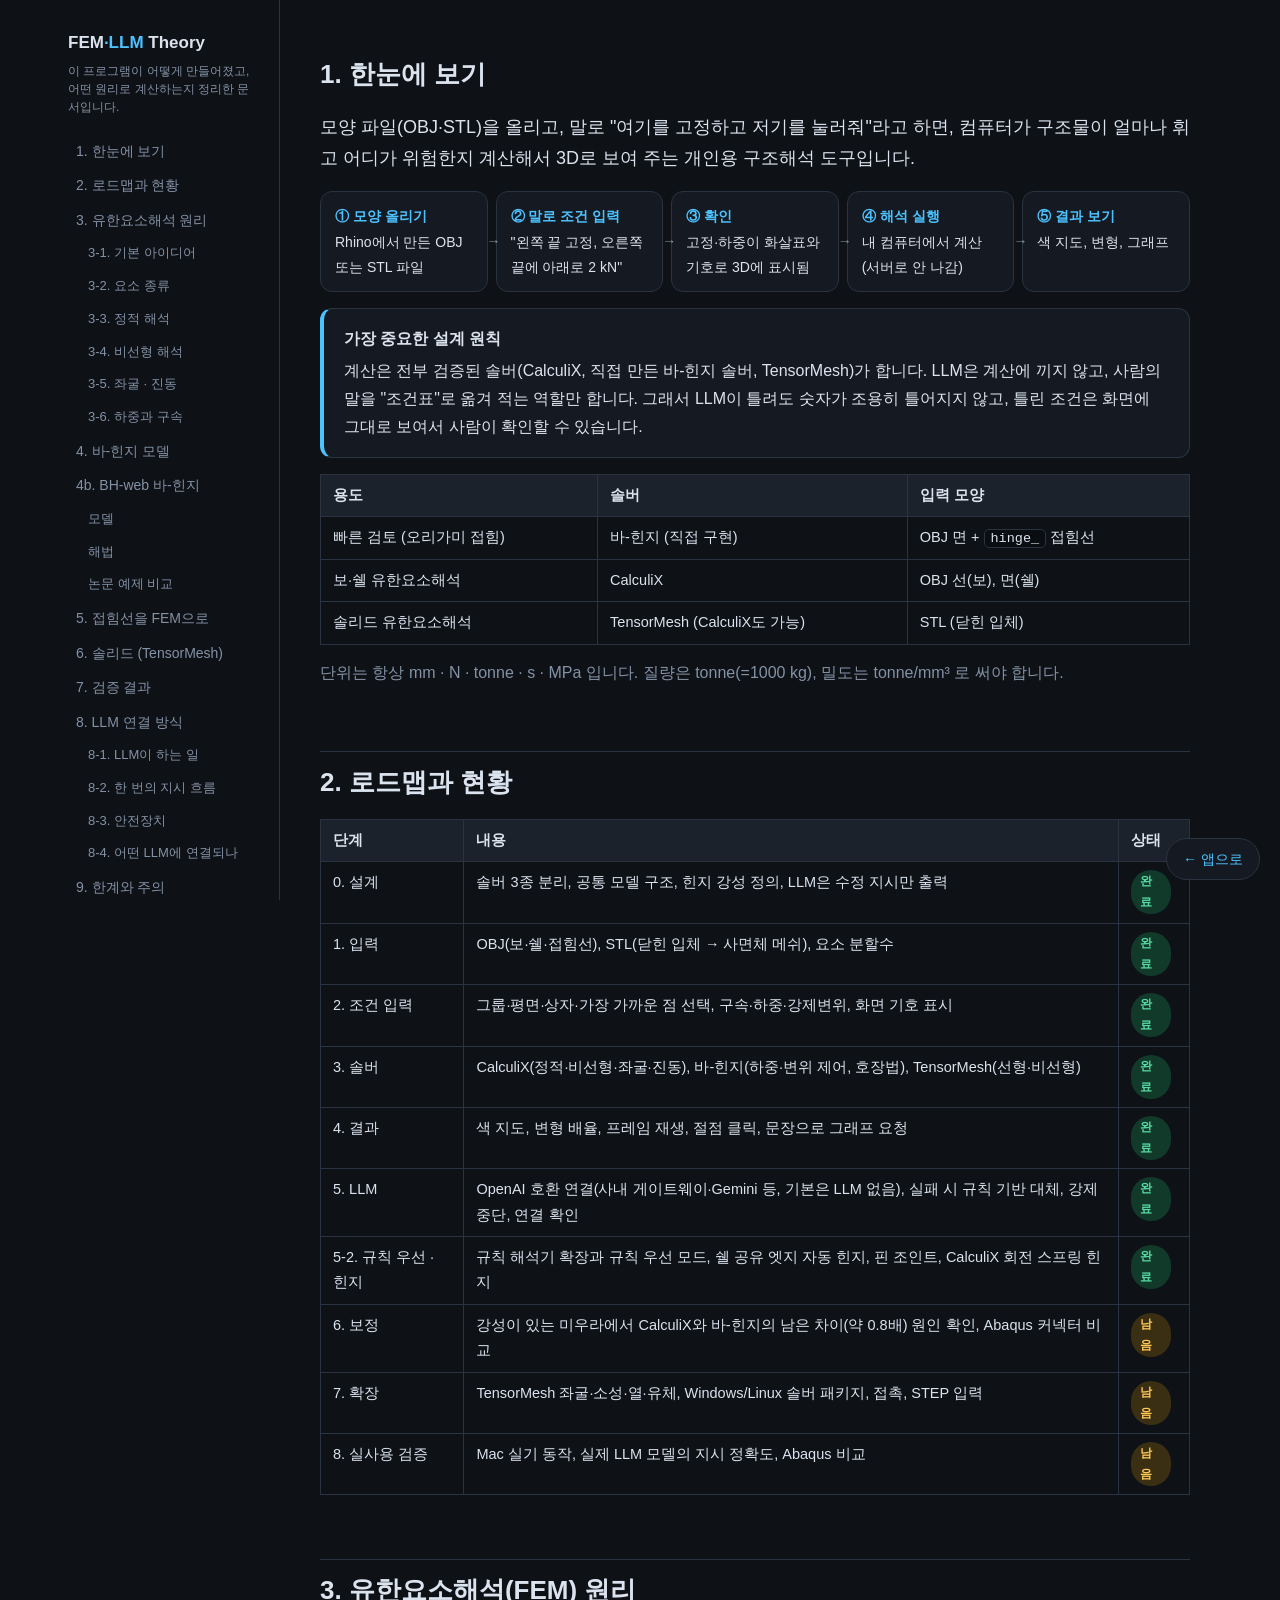
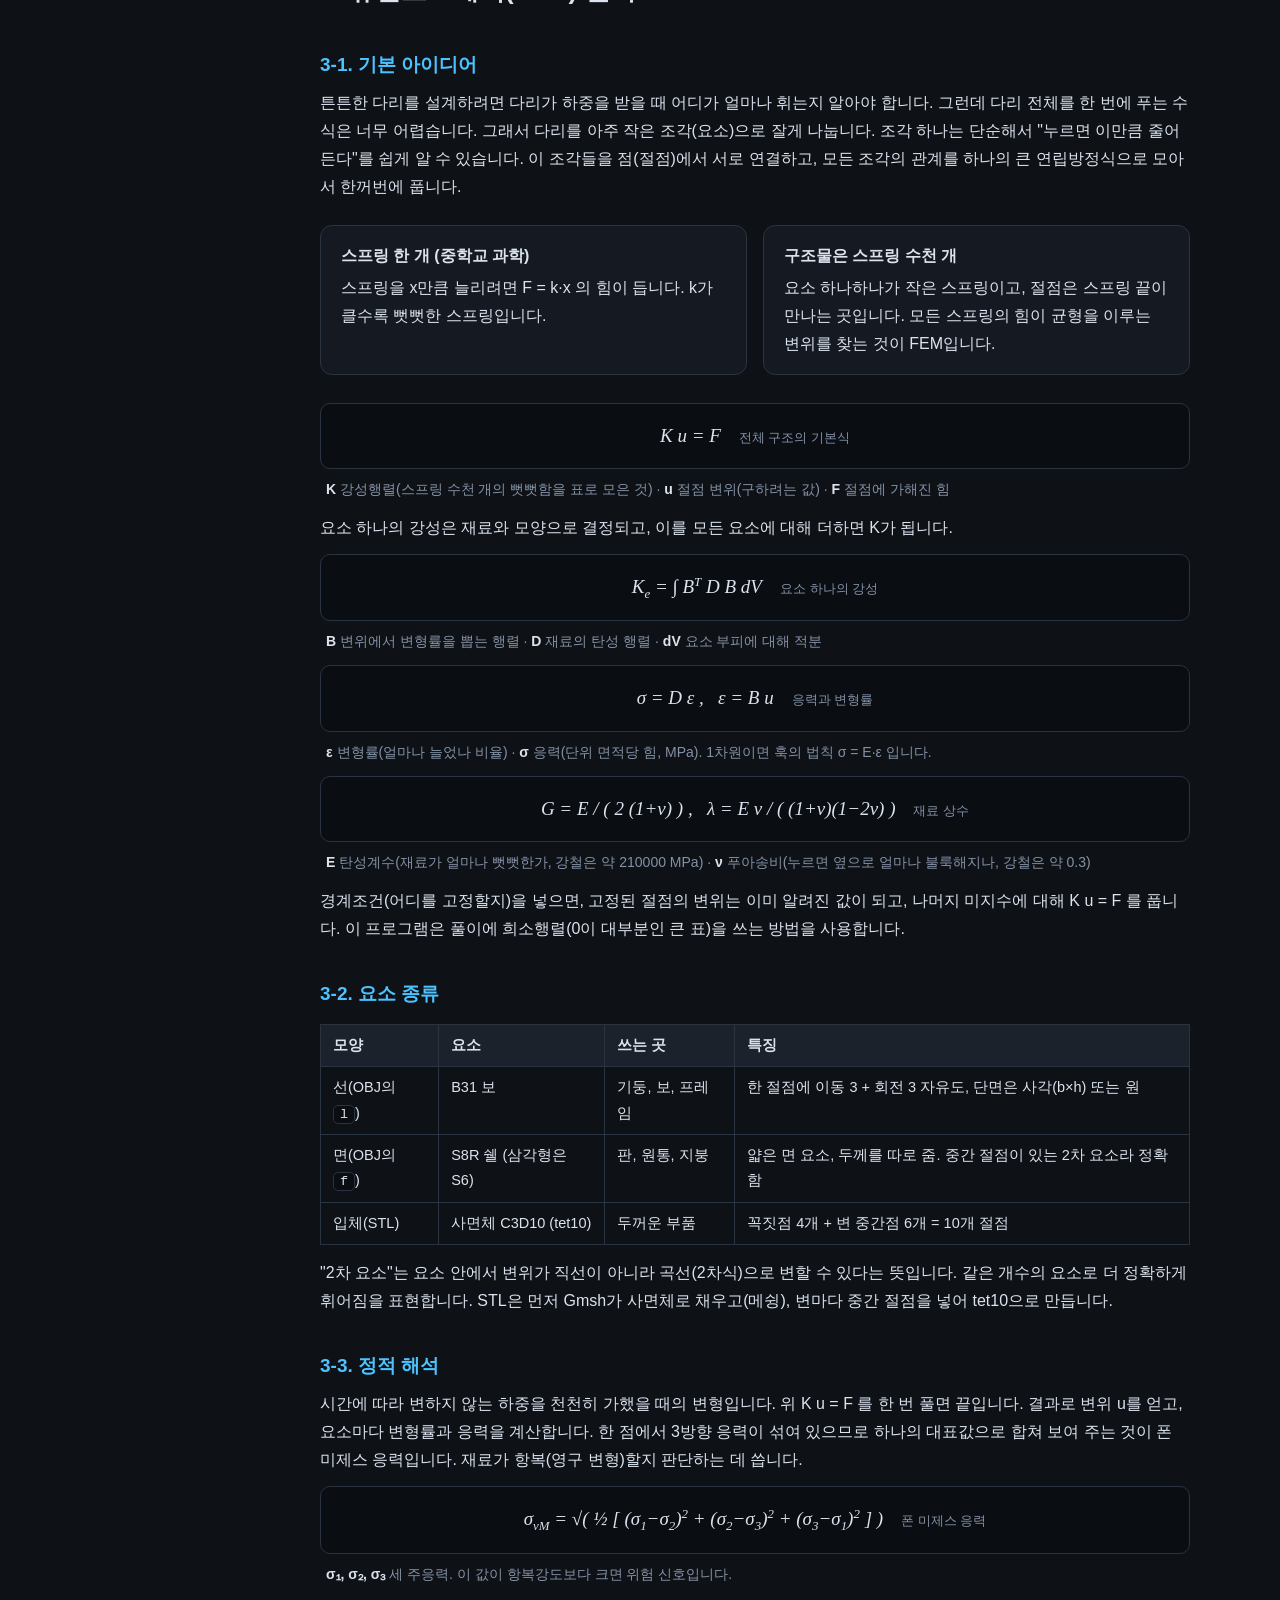
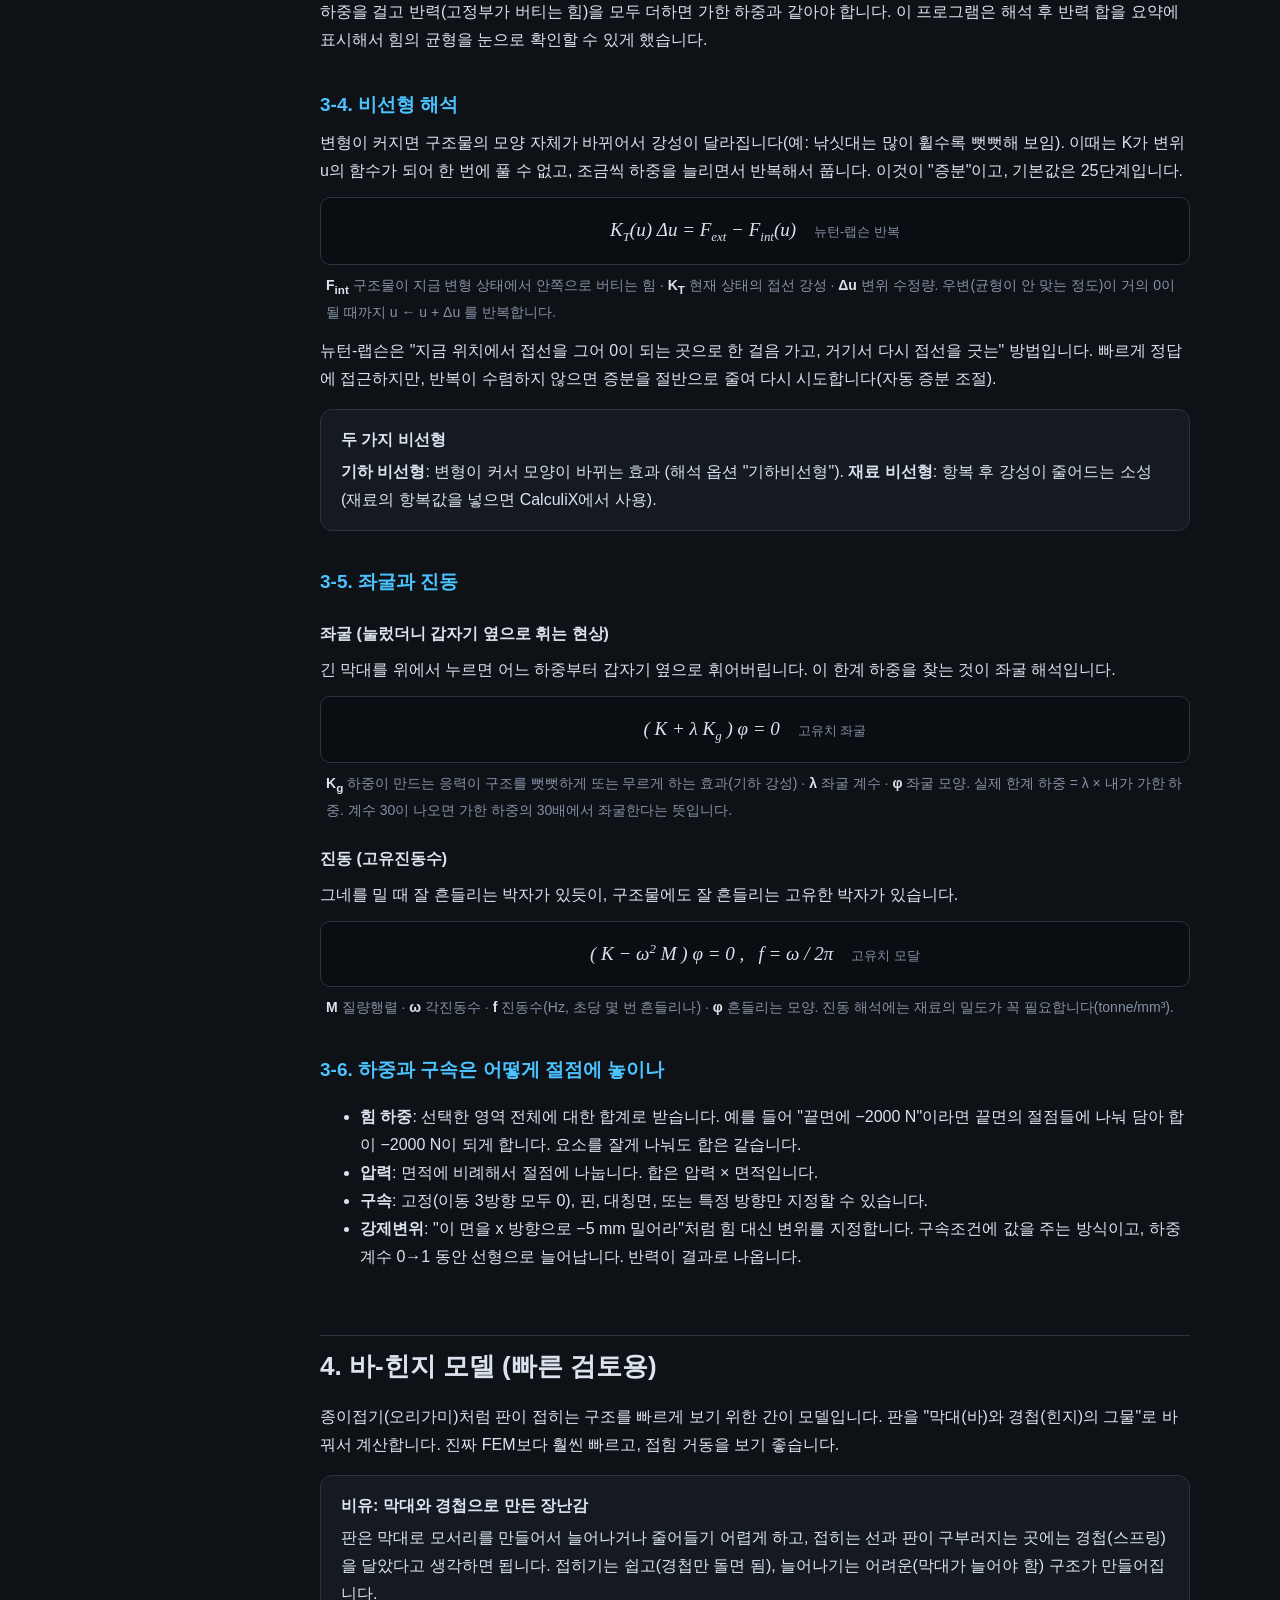
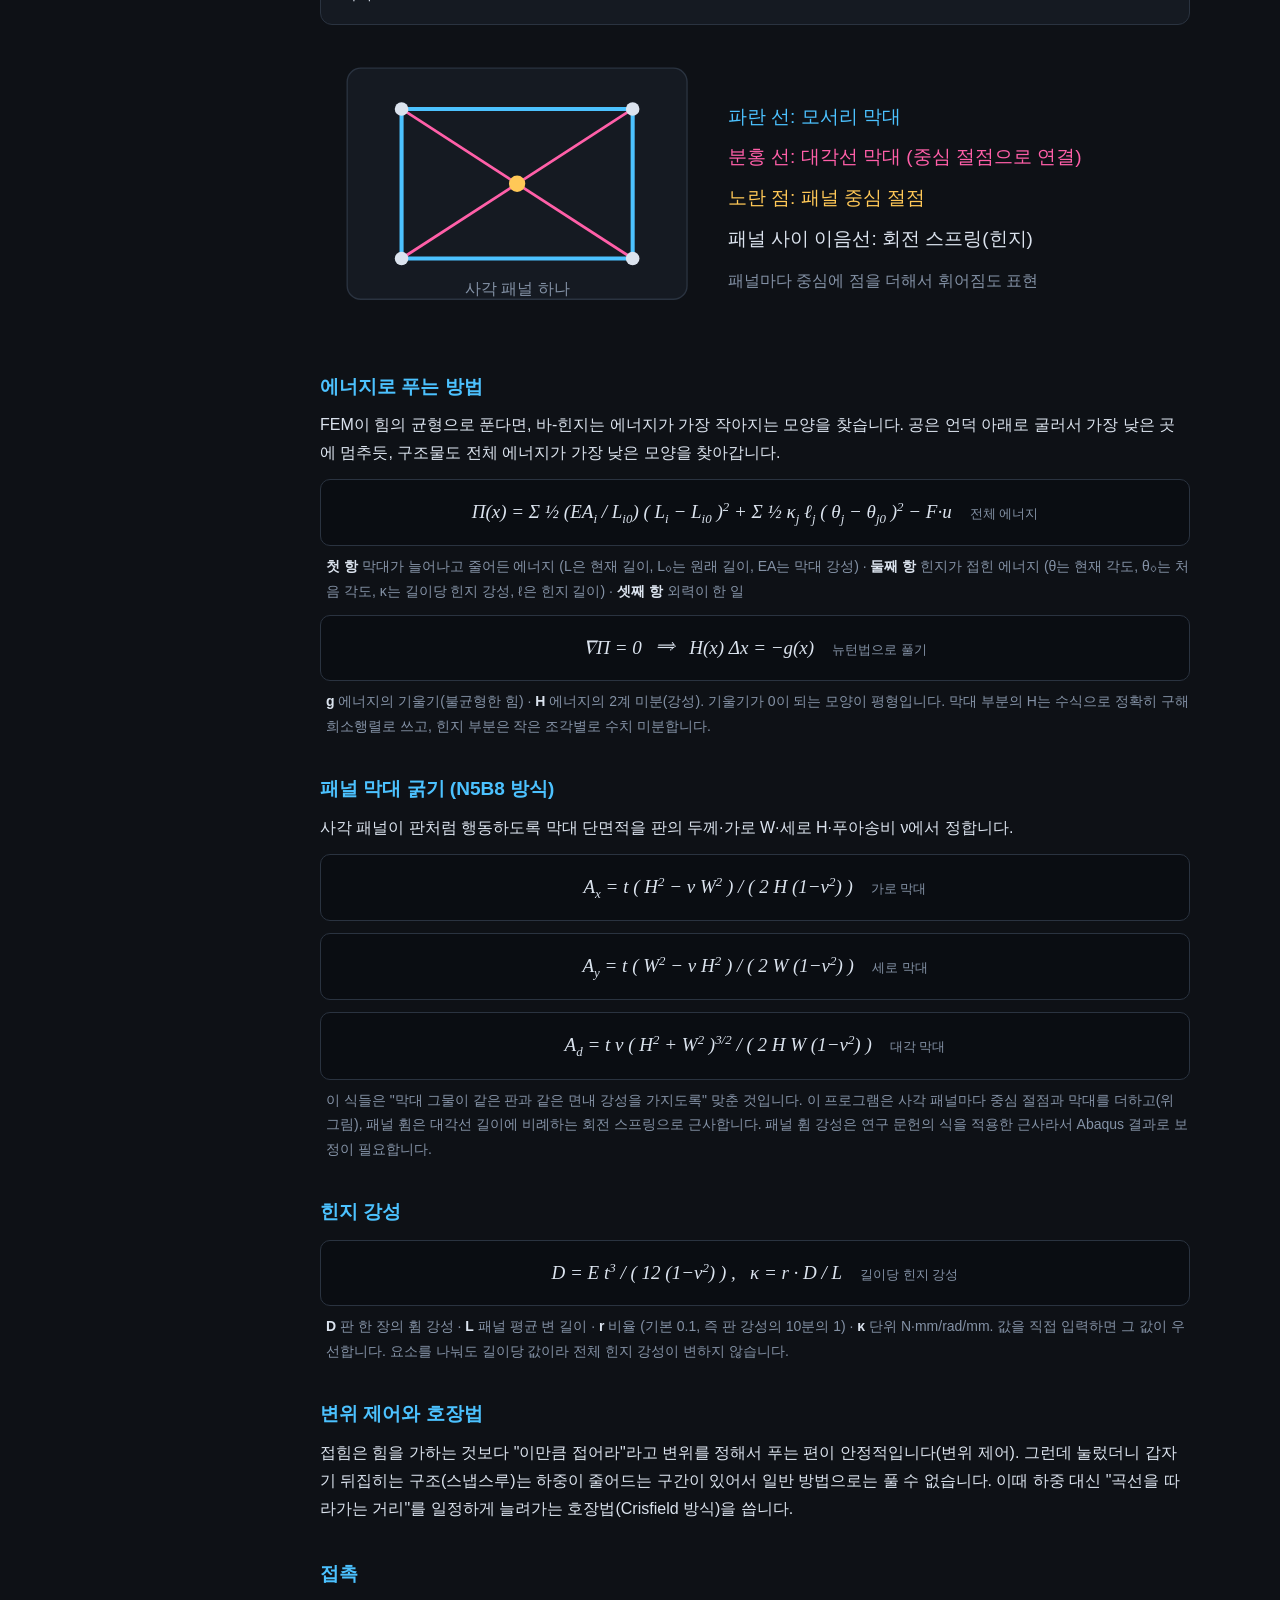
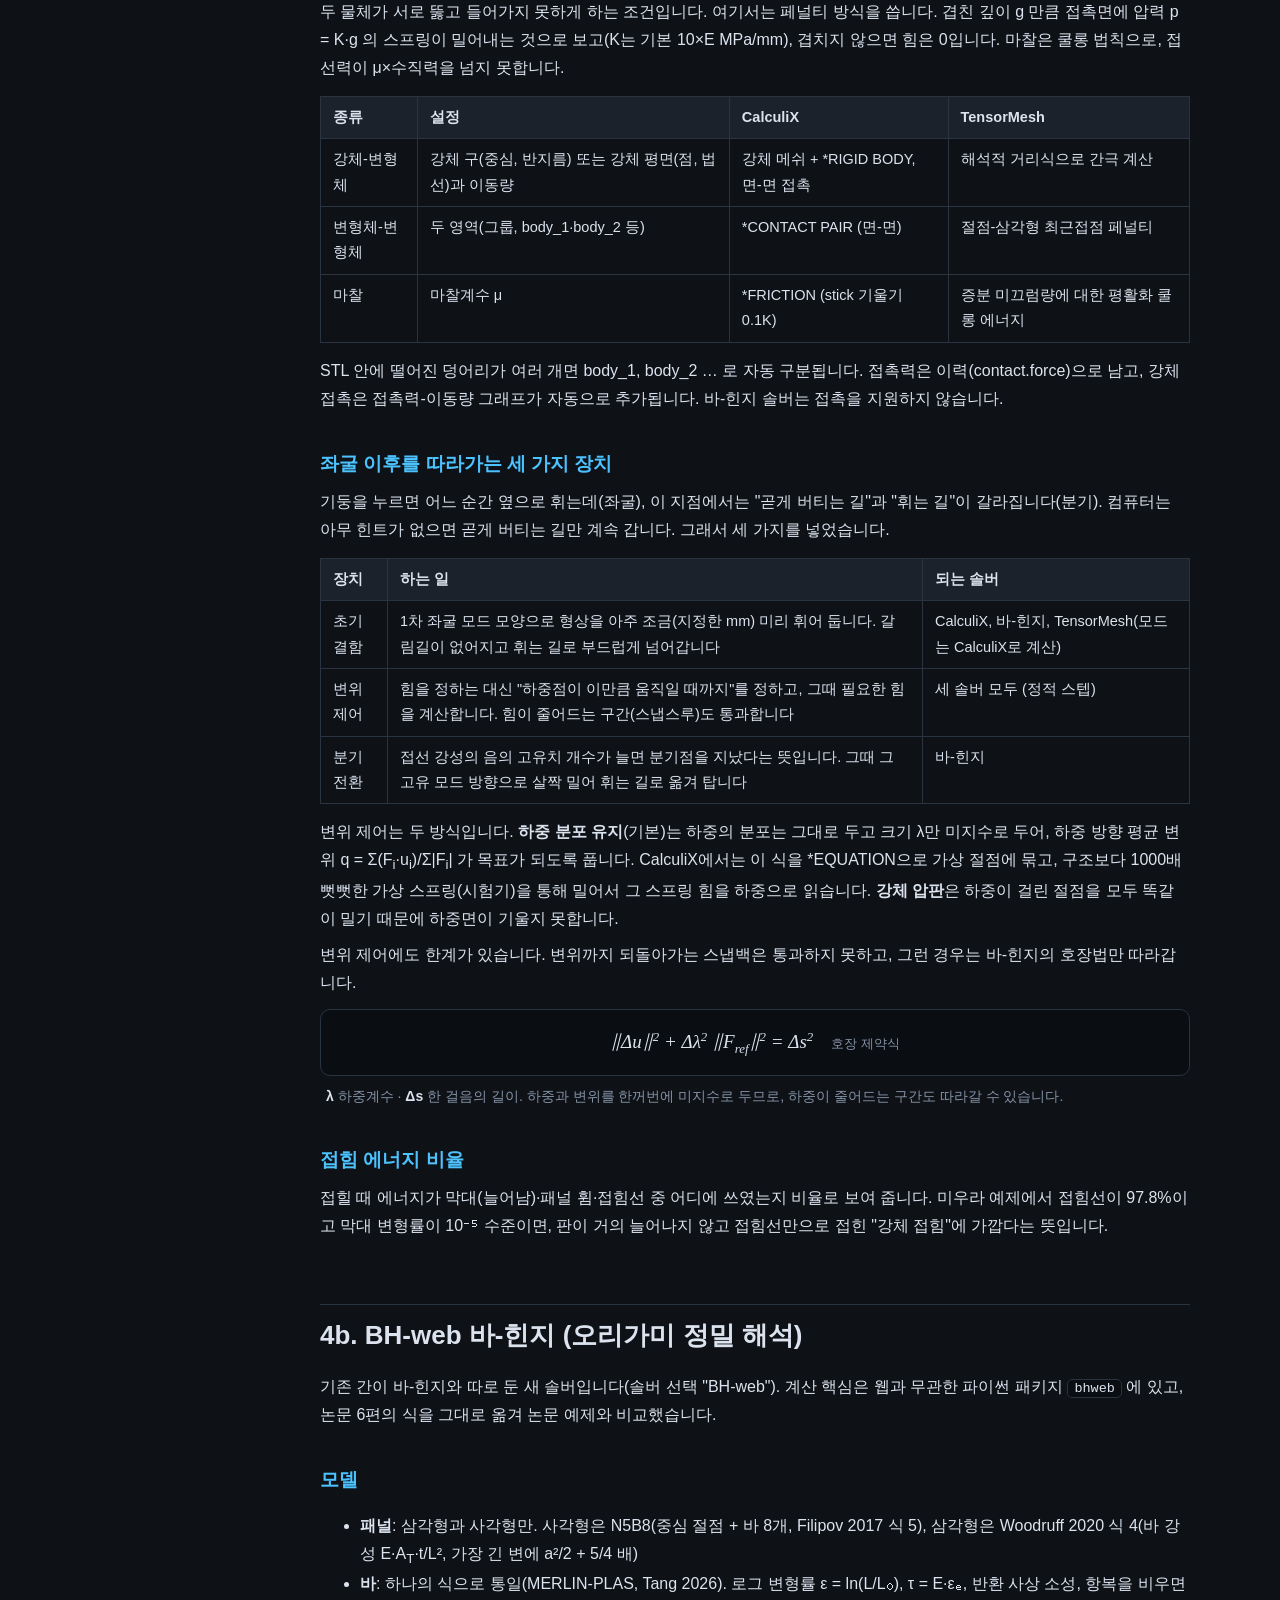
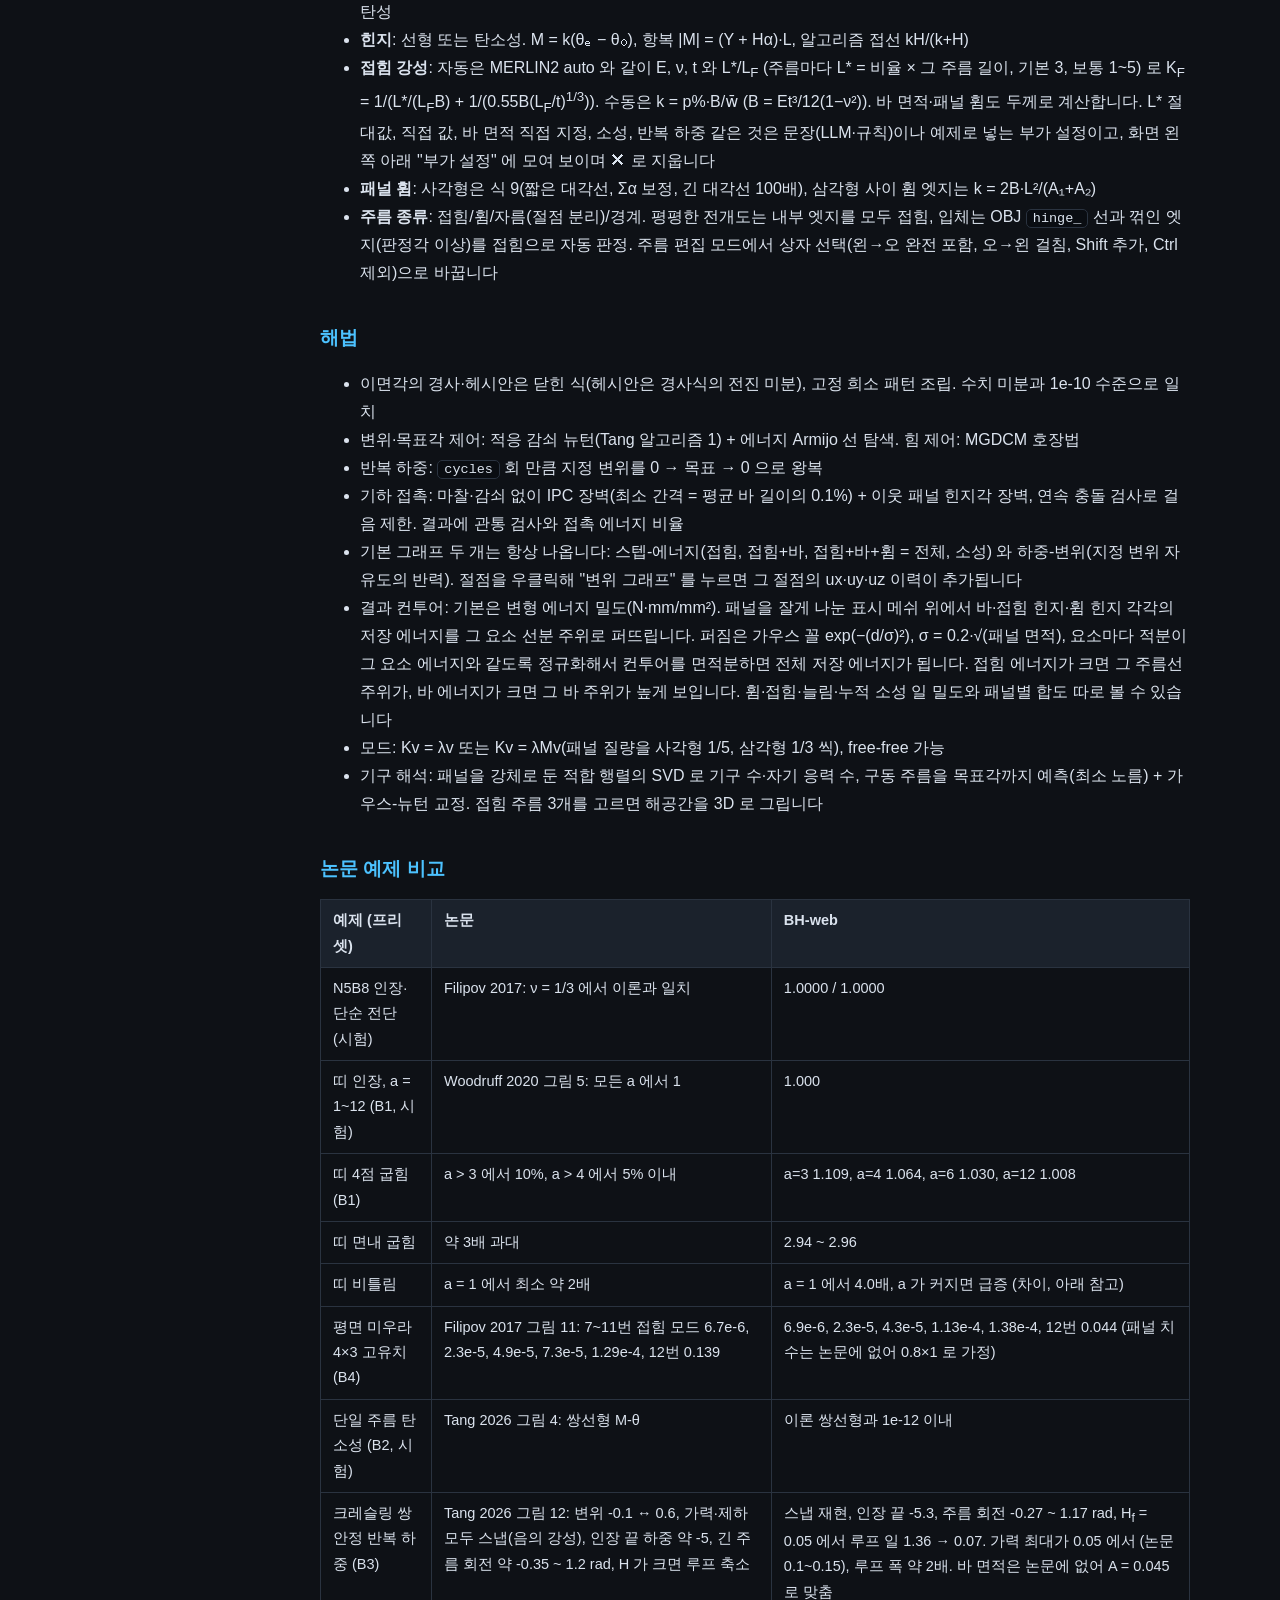
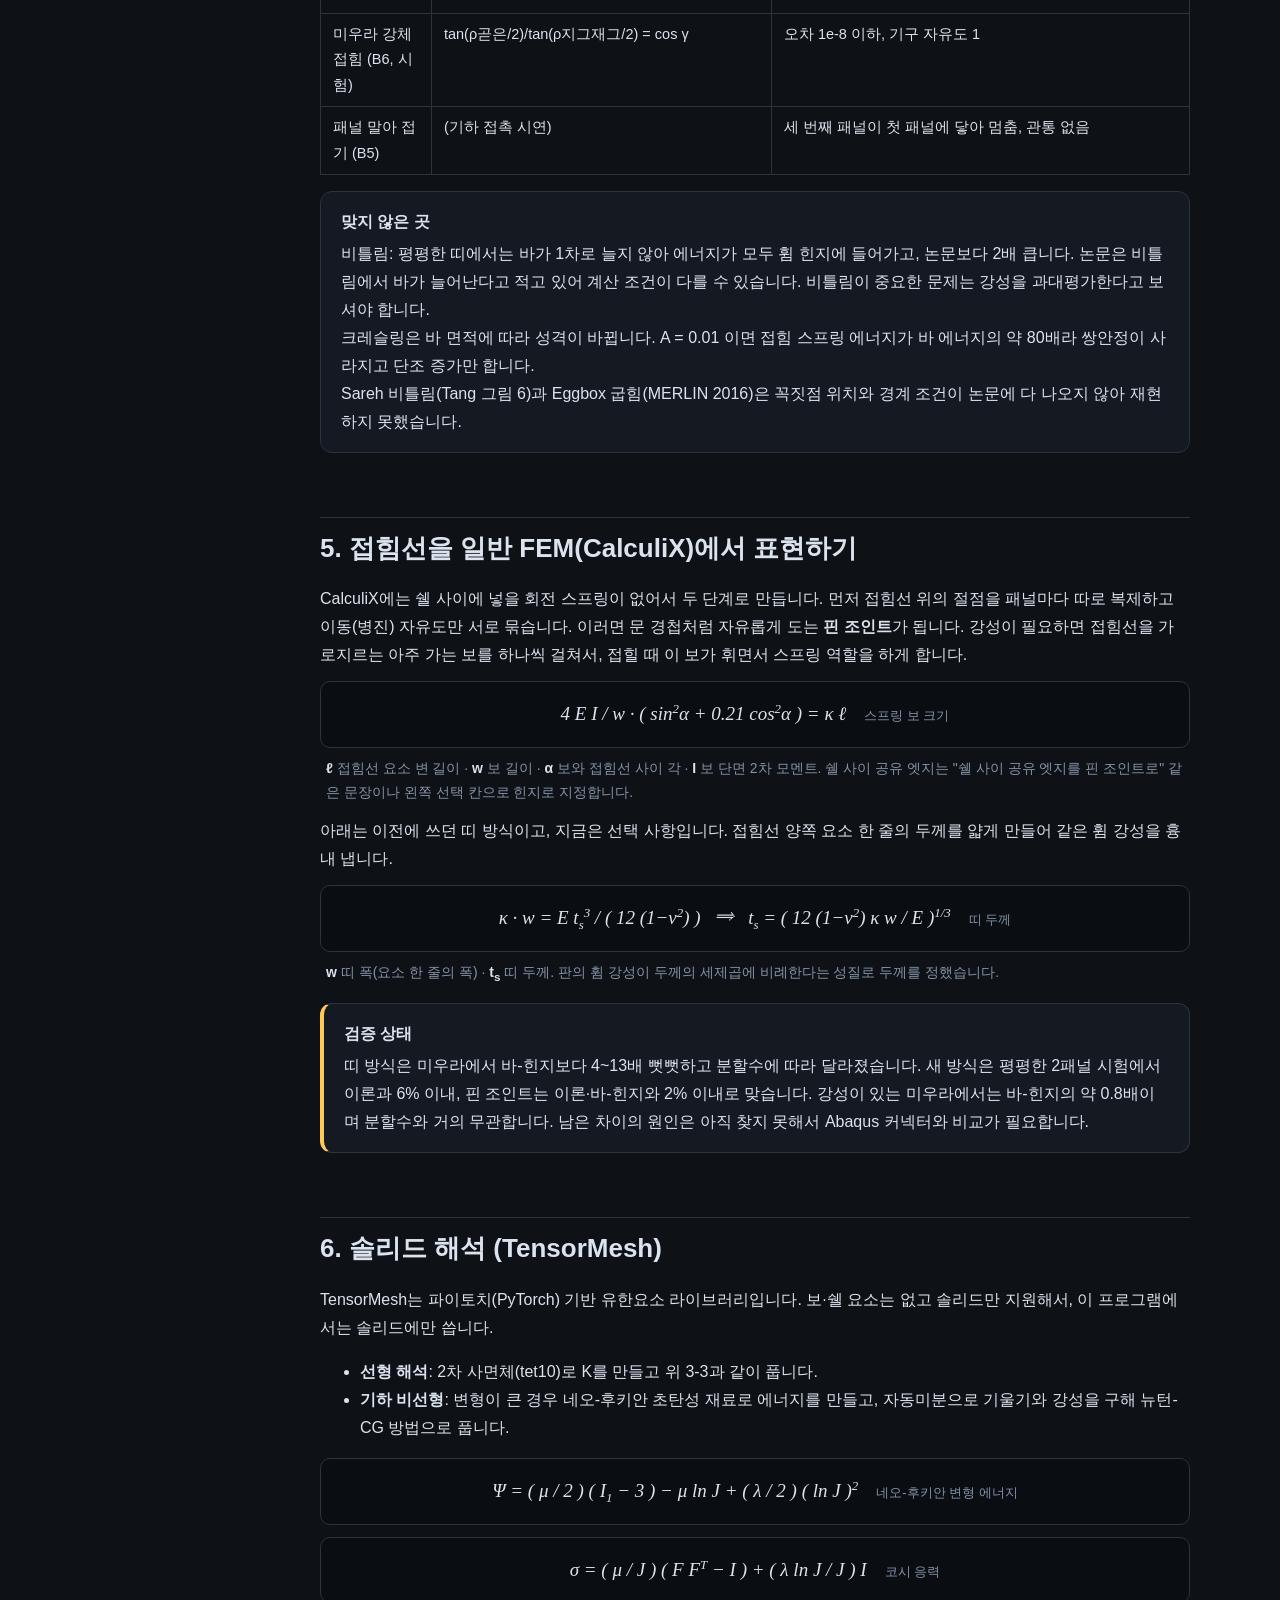
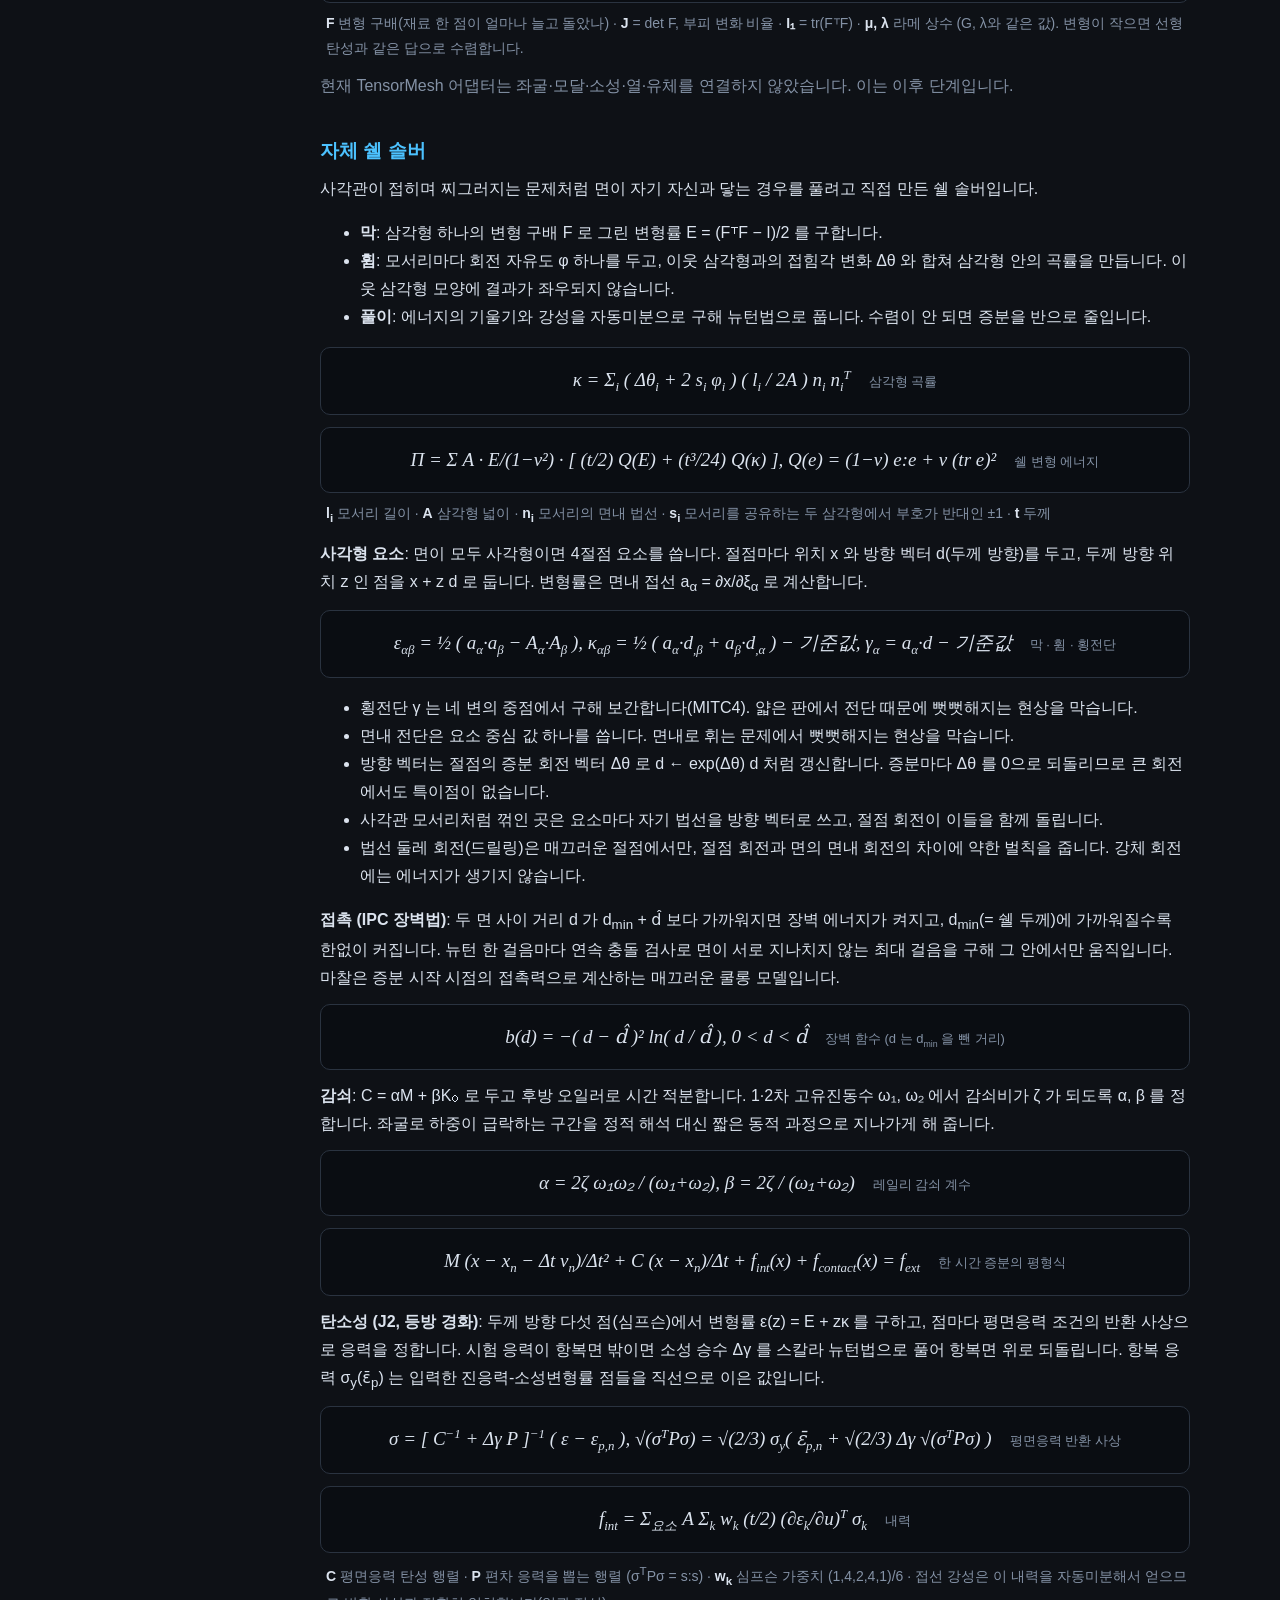
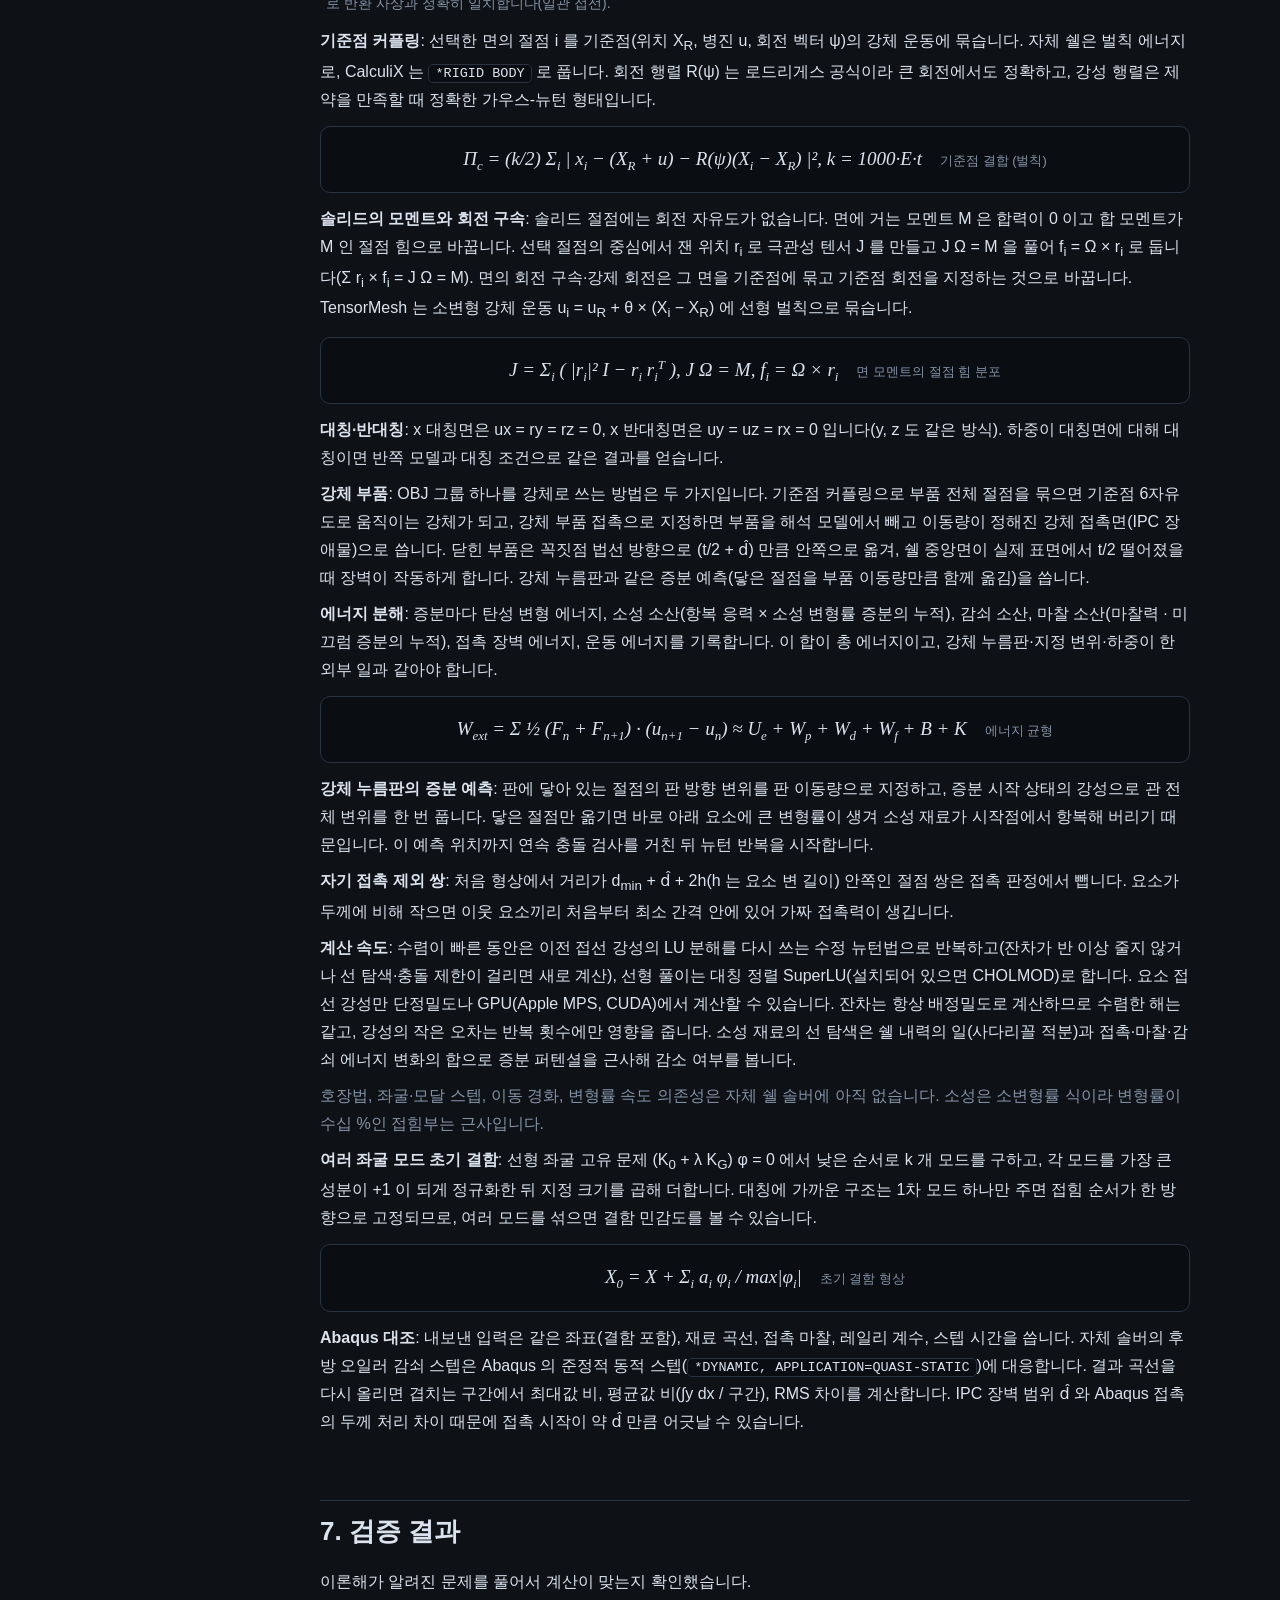
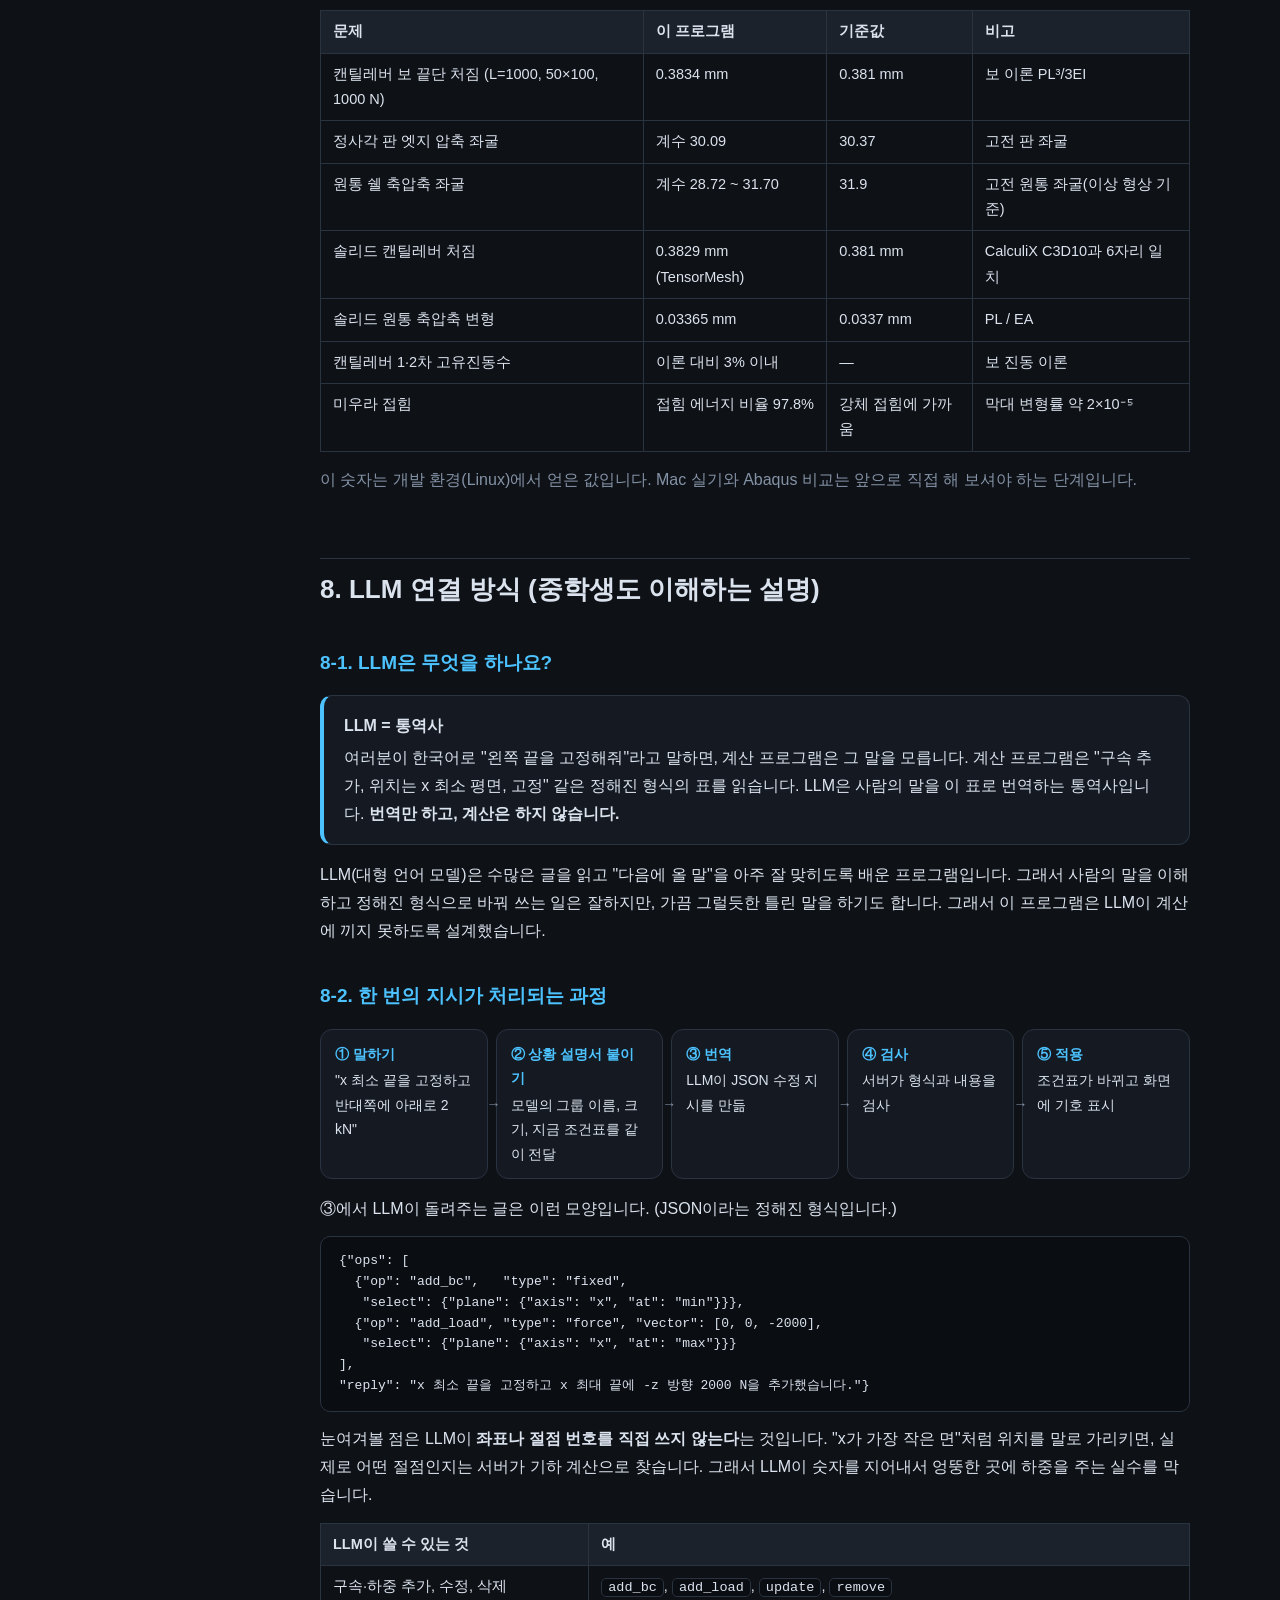
==== commit f32e9af5: "BH-web 설정 정리: L* 를 MERLIN2 정의(L*/L_F)로, 화면은 필수 항목만, 부가 설정 목록, 기본 그래프 2개 - 원인: 자동 접힘 강성이 L*/w̄(평균 패널 " ====
--- a/web/theory.html
+++ b/web/theory.html
@@ -250,7 +250,7 @@
 <li><b>패널</b>: 삼각형과 사각형만. 사각형은 N5B8(중심 절점 + 바 8개, Filipov 2017 식 5), 삼각형은 Woodruff 2020 식 4(바 강성 E·A<sub>T</sub>·t/L², 가장 긴 변에 a²/2 + 5/4 배)</li>
 <li><b>바</b>: 하나의 식으로 통일(MERLIN-PLAS, Tang 2026). 로그 변형률 ε = ln(L/L₀), τ = E·εₑ, 반환 사상 소성, 항복을 비우면 탄성</li>
 <li><b>힌지</b>: 선형 또는 탄소성. M = k(θₑ − θ₀), 항복 |M| = (Y + Hα)·L, 알고리즘 접선 kH/(k+H)</li>
-<li><b>접힘 강성</b>: 자동은 K<sub>F</sub> = 1/(L*/(L<sub>F</sub>B) + 1/(0.55B(L<sub>F</sub>/t)<sup>1/3</sup>)), 기본 L* = 3·평균 패널 폭. 퍼센트는 k = p%·B/w̄ (B = Et³/12(1−ν²)). 직접 값은 N·mm/rad/mm</li>
+<li><b>접힘 강성</b>: 자동은 MERLIN2 auto 와 같이 E, ν, t 와 L*/L<sub>F</sub> (주름마다 L* = 비율 × 그 주름 길이, 기본 3, 보통 1~5) 로 K<sub>F</sub> = 1/(L*/(L<sub>F</sub>B) + 1/(0.55B(L<sub>F</sub>/t)<sup>1/3</sup>)). 수동은 k = p%·B/w̄ (B = Et³/12(1−ν²)). 바 면적·패널 휨도 두께로 계산합니다. L* 절대값, 직접 값, 바 면적 직접 지정, 소성, 반복 하중 같은 것은 문장(LLM·규칙)이나 예제로 넣는 부가 설정이고, 화면 왼쪽 아래 "부가 설정" 에 모여 보이며 ✕ 로 지웁니다</li>
 <li><b>패널 휨</b>: 사각형은 식 9(짧은 대각선, Σα 보정, 긴 대각선 100배), 삼각형 사이 휨 엣지는 k = 2B·L²/(A₁+A₂)</li>
 <li><b>주름 종류</b>: 접힘/휨/자름(절점 분리)/경계. 평평한 전개도는 내부 엣지를 모두 접힘, 입체는 OBJ <code>hinge_</code> 선과 꺾인 엣지(판정각 이상)를 접힘으로 자동 판정. 주름 편집 모드에서 상자 선택(왼→오 완전 포함, 오→왼 걸침, Shift 추가, Ctrl 제외)으로 바꿉니다</li>
 </ul>
@@ -260,6 +260,7 @@
 <li>변위·목표각 제어: 적응 감쇠 뉴턴(Tang 알고리즘 1) + 에너지 Armijo 선 탐색. 힘 제어: MGDCM 호장법</li>
 <li>반복 하중: <code>cycles</code> 회 만큼 지정 변위를 0 → 목표 → 0 으로 왕복</li>
 <li>기하 접촉: 마찰·감쇠 없이 IPC 장벽(최소 간격 = 평균 바 길이의 0.1%) + 이웃 패널 힌지각 장벽, 연속 충돌 검사로 걸음 제한. 결과에 관통 검사와 접촉 에너지 비율</li>
+<li>기본 그래프 두 개는 항상 나옵니다: 스텝-에너지(접힘, 접힘+바, 접힘+바+휨 = 전체, 소성) 와 하중-변위(지정 변위 자유도의 반력). 절점을 우클릭해 "변위 그래프" 를 누르면 그 절점의 ux·uy·uz 이력이 추가됩니다</li>
 <li>결과 컨투어: 기본은 변형 에너지 밀도(N·mm/mm²). 패널을 잘게 나눈 표시 메쉬 위에서 바·접힘 힌지·휨 힌지 각각의 저장 에너지를 그 요소 선분 주위로 퍼뜨립니다. 퍼짐은 가우스 꼴 exp(−(d/σ)²), σ = 0.2·√(패널 면적), 요소마다 적분이 그 요소 에너지와 같도록 정규화해서 컨투어를 면적분하면 전체 저장 에너지가 됩니다. 접힘 에너지가 크면 그 주름선 주위가, 바 에너지가 크면 그 바 주위가 높게 보입니다. 휨·접힘·늘림·누적 소성 일 밀도와 패널별 합도 따로 볼 수 있습니다</li>
 <li>모드: Kv = λv 또는 Kv = λMv(패널 질량을 사각형 1/5, 삼각형 1/3 씩), free-free 가능</li>
 <li>기구 해석: 패널을 강체로 둔 적합 행렬의 SVD 로 기구 수·자기 응력 수, 구동 주름을 목표각까지 예측(최소 노름) + 가우스-뉴턴 교정. 접힘 주름 3개를 고르면 해공간을 3D 로 그립니다</li>
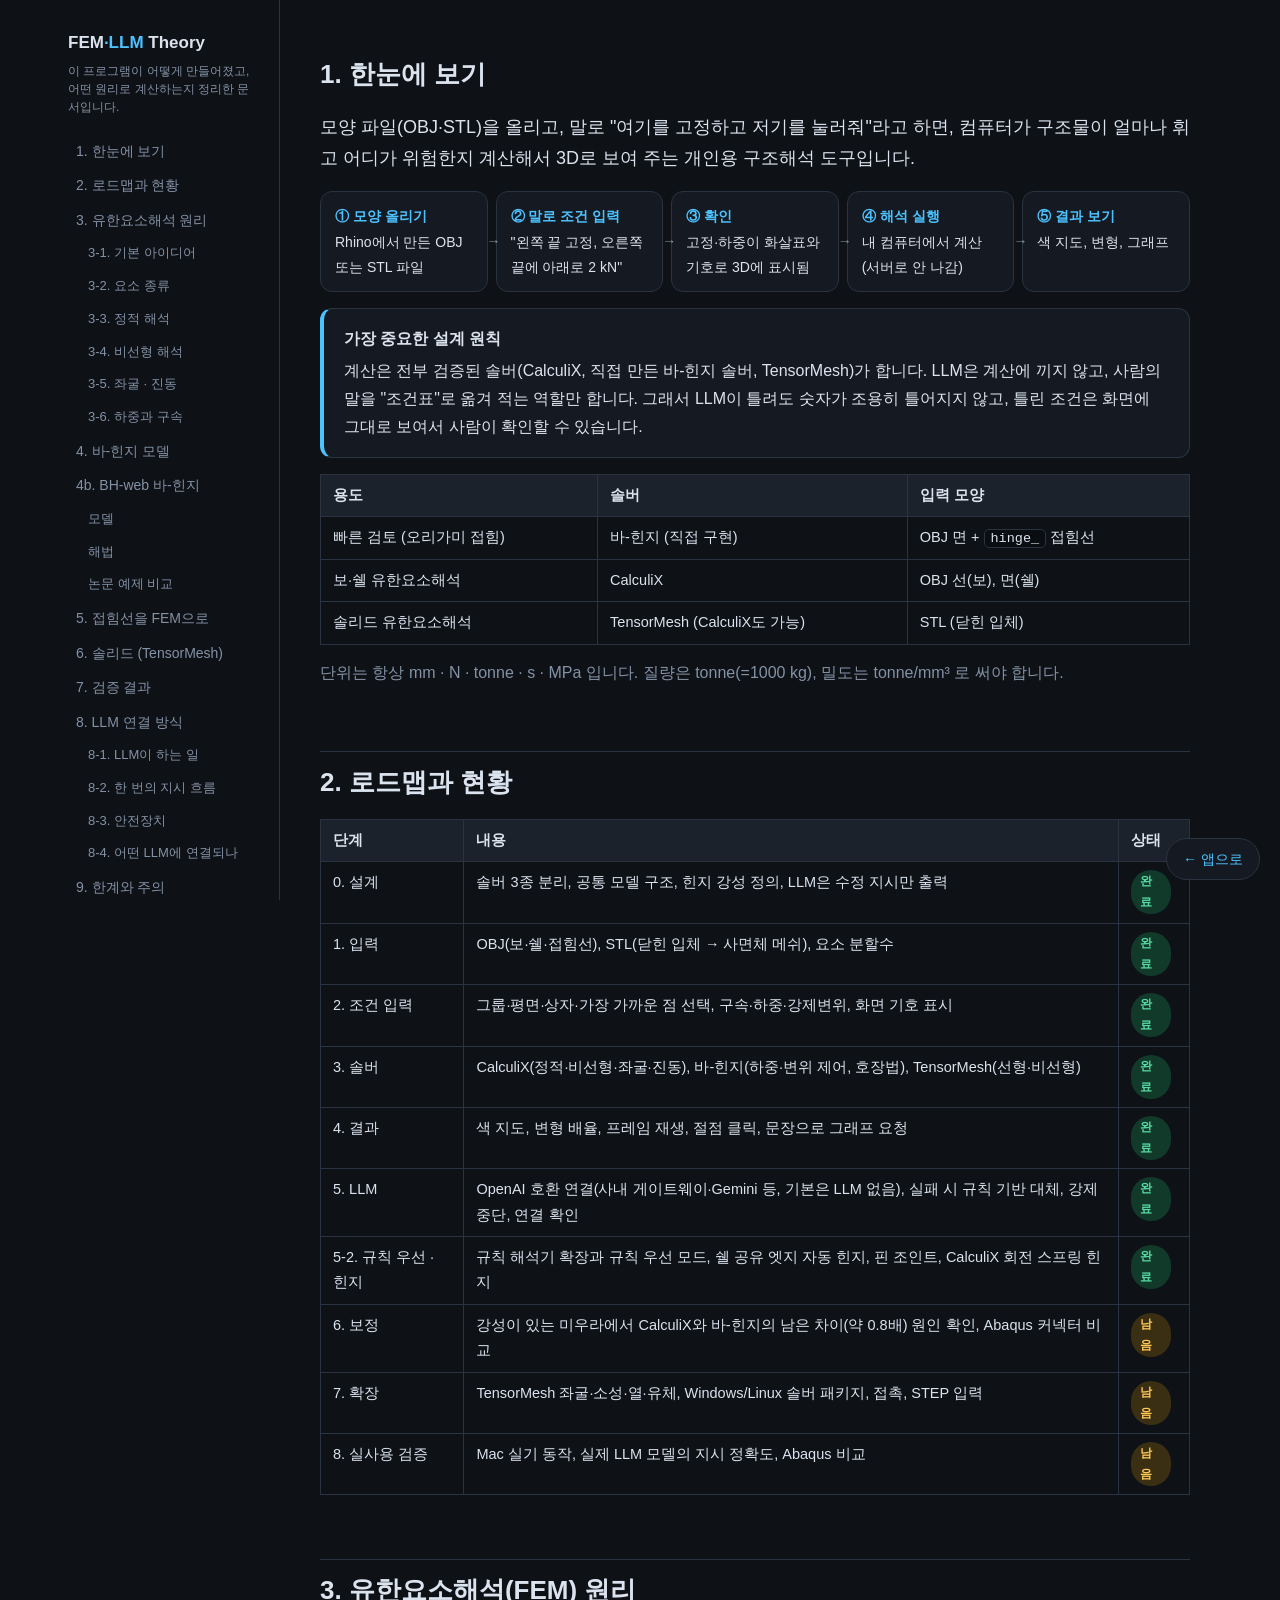
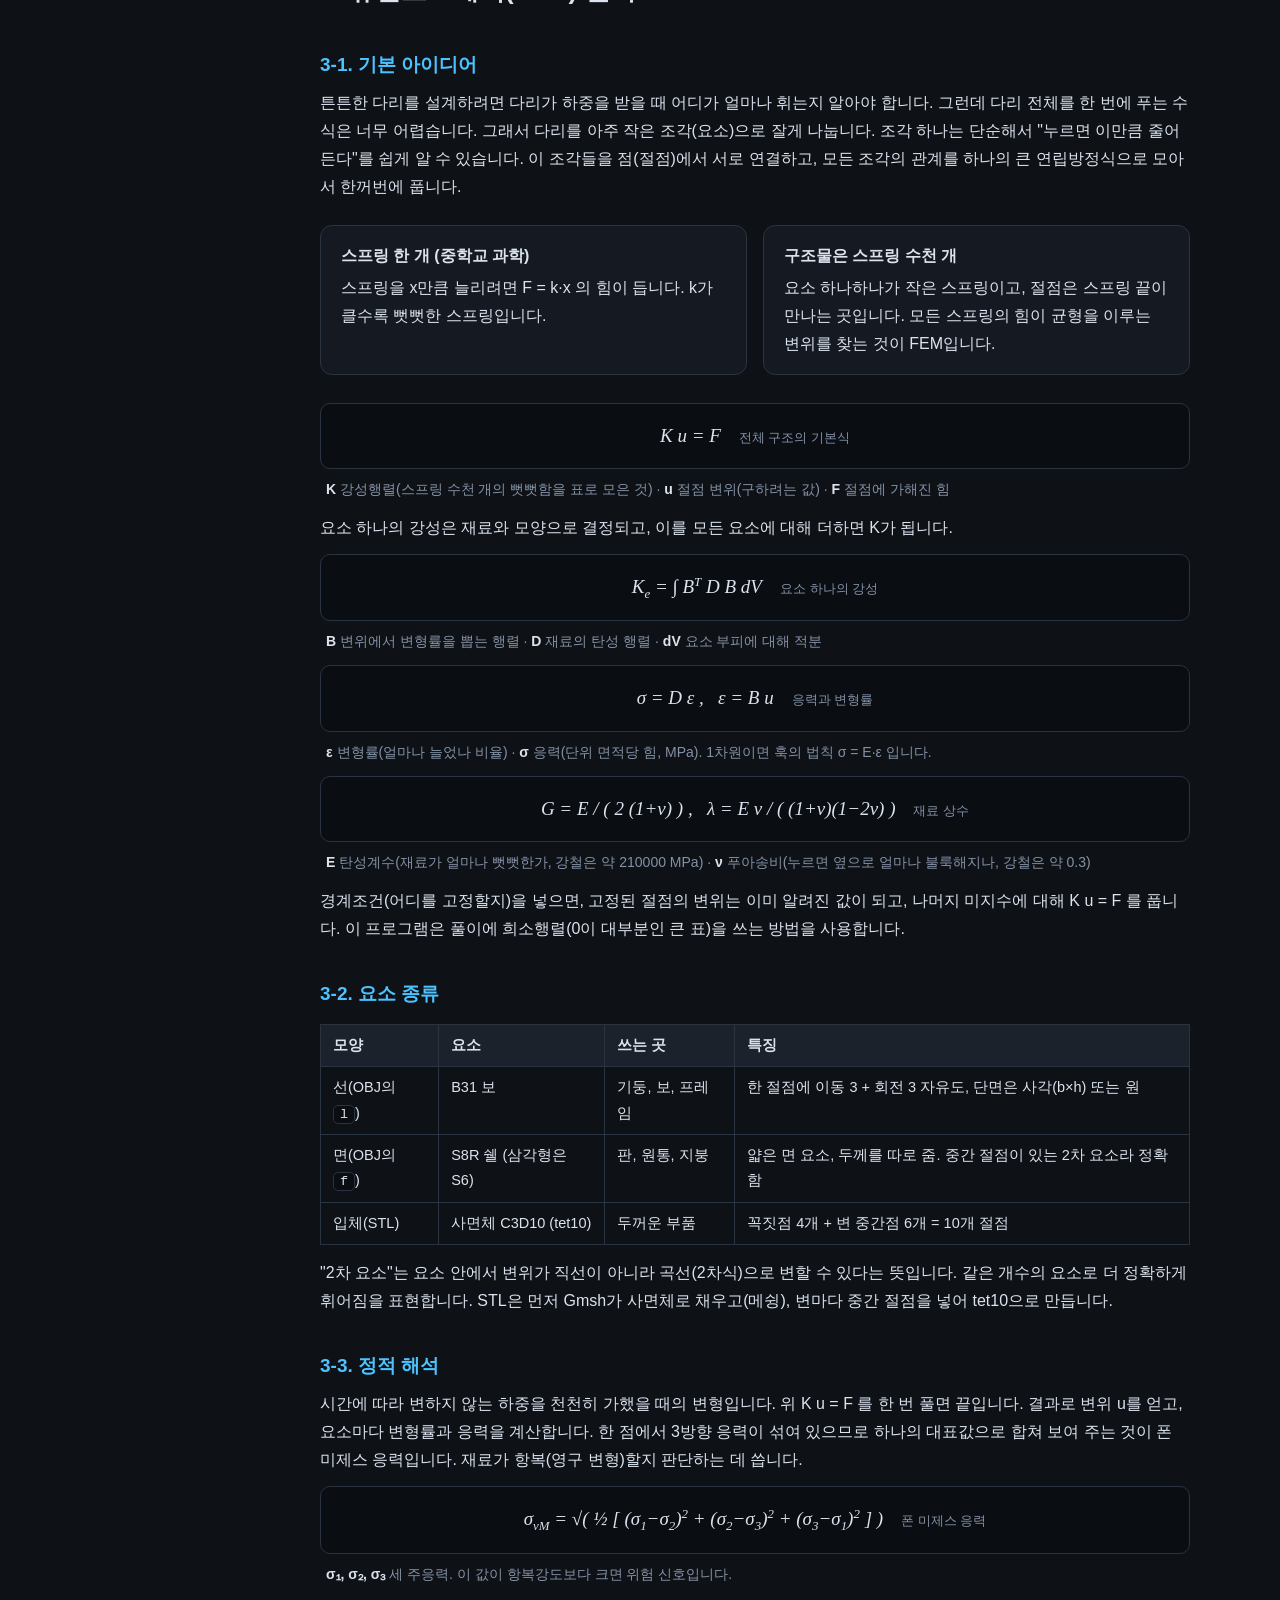
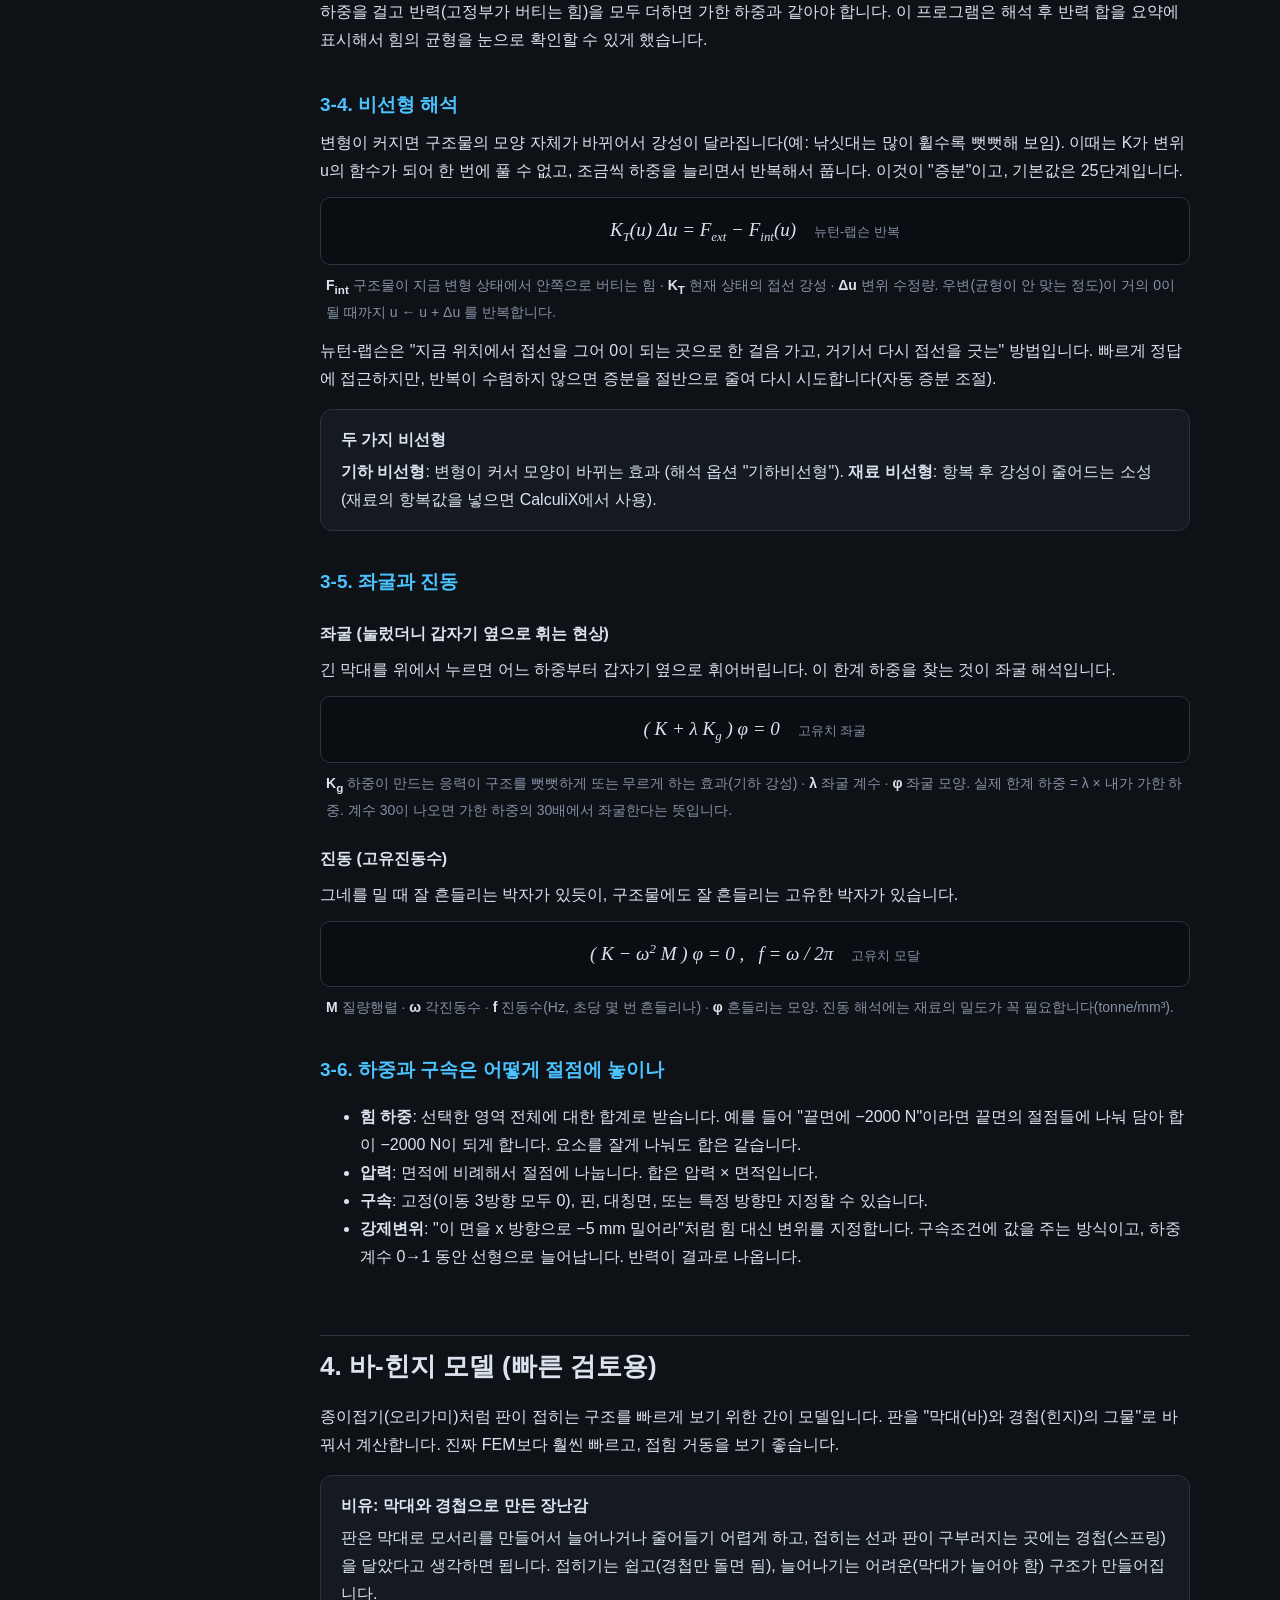
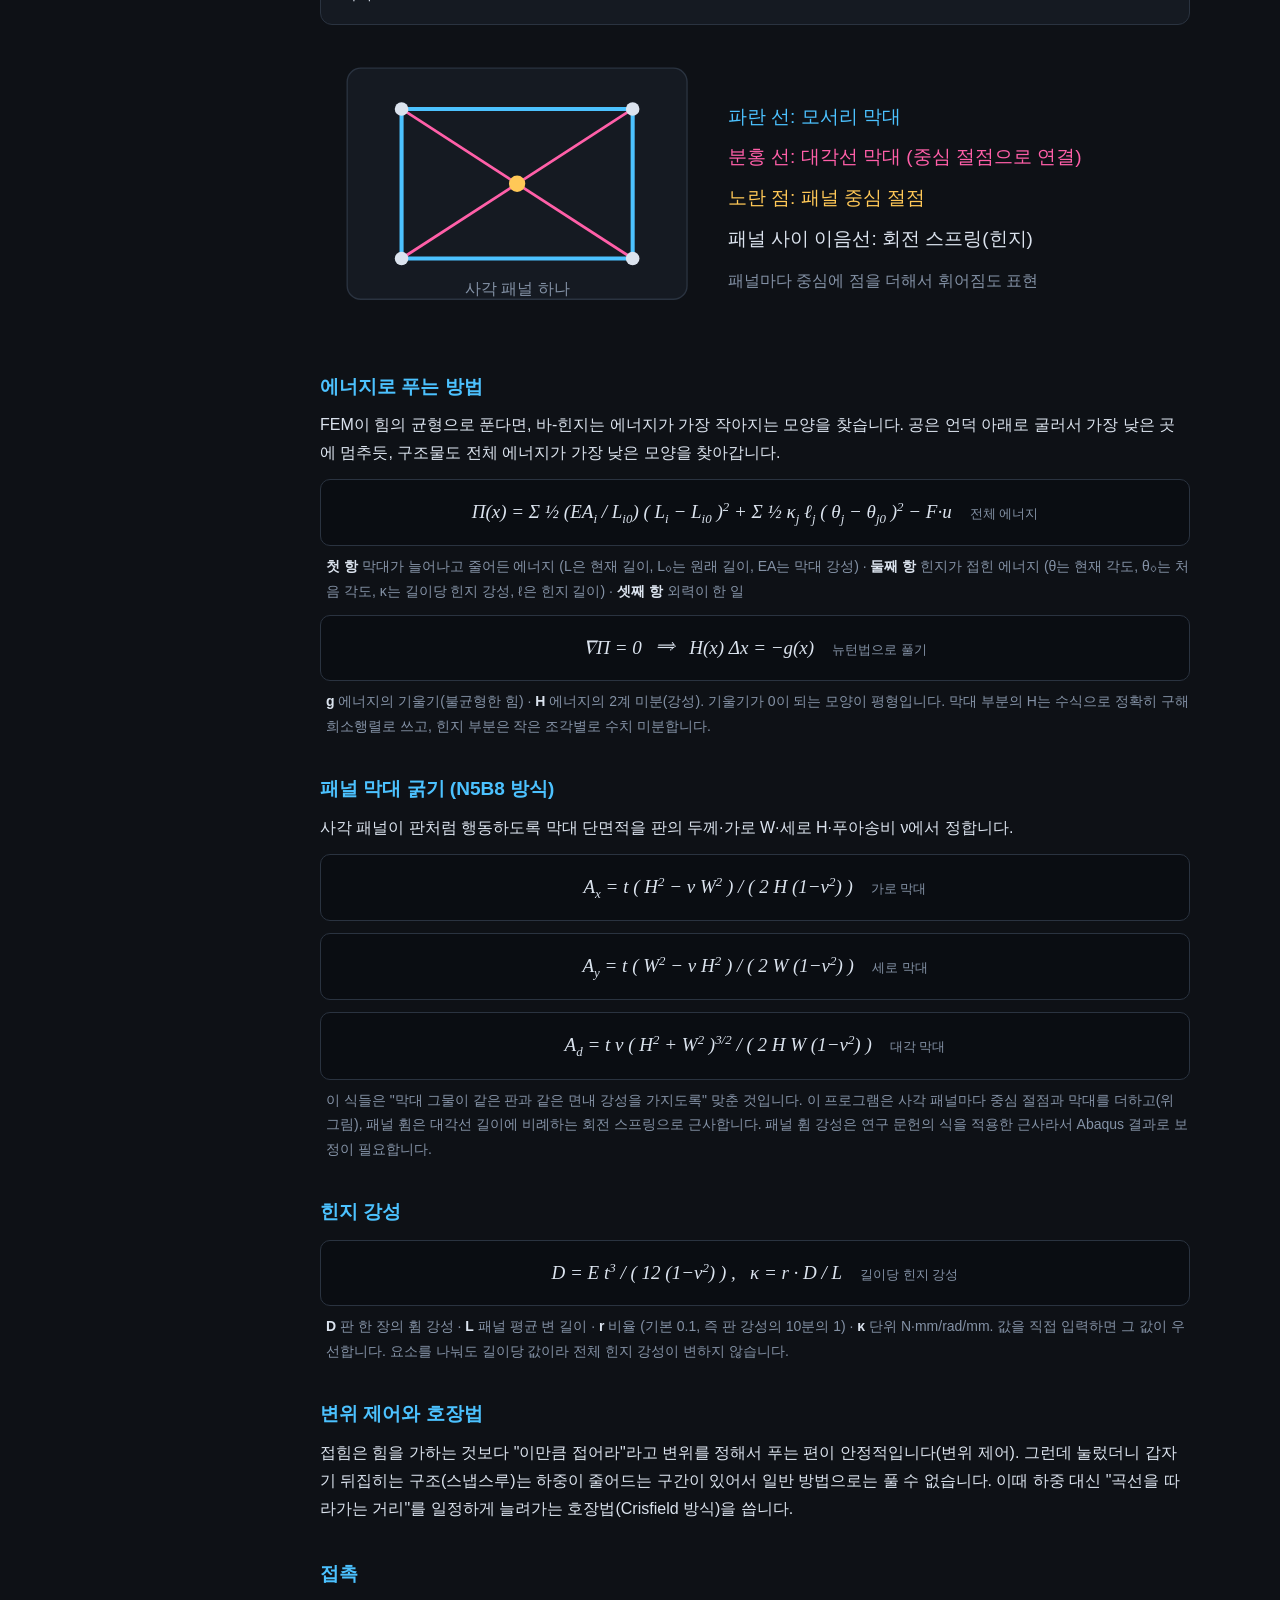
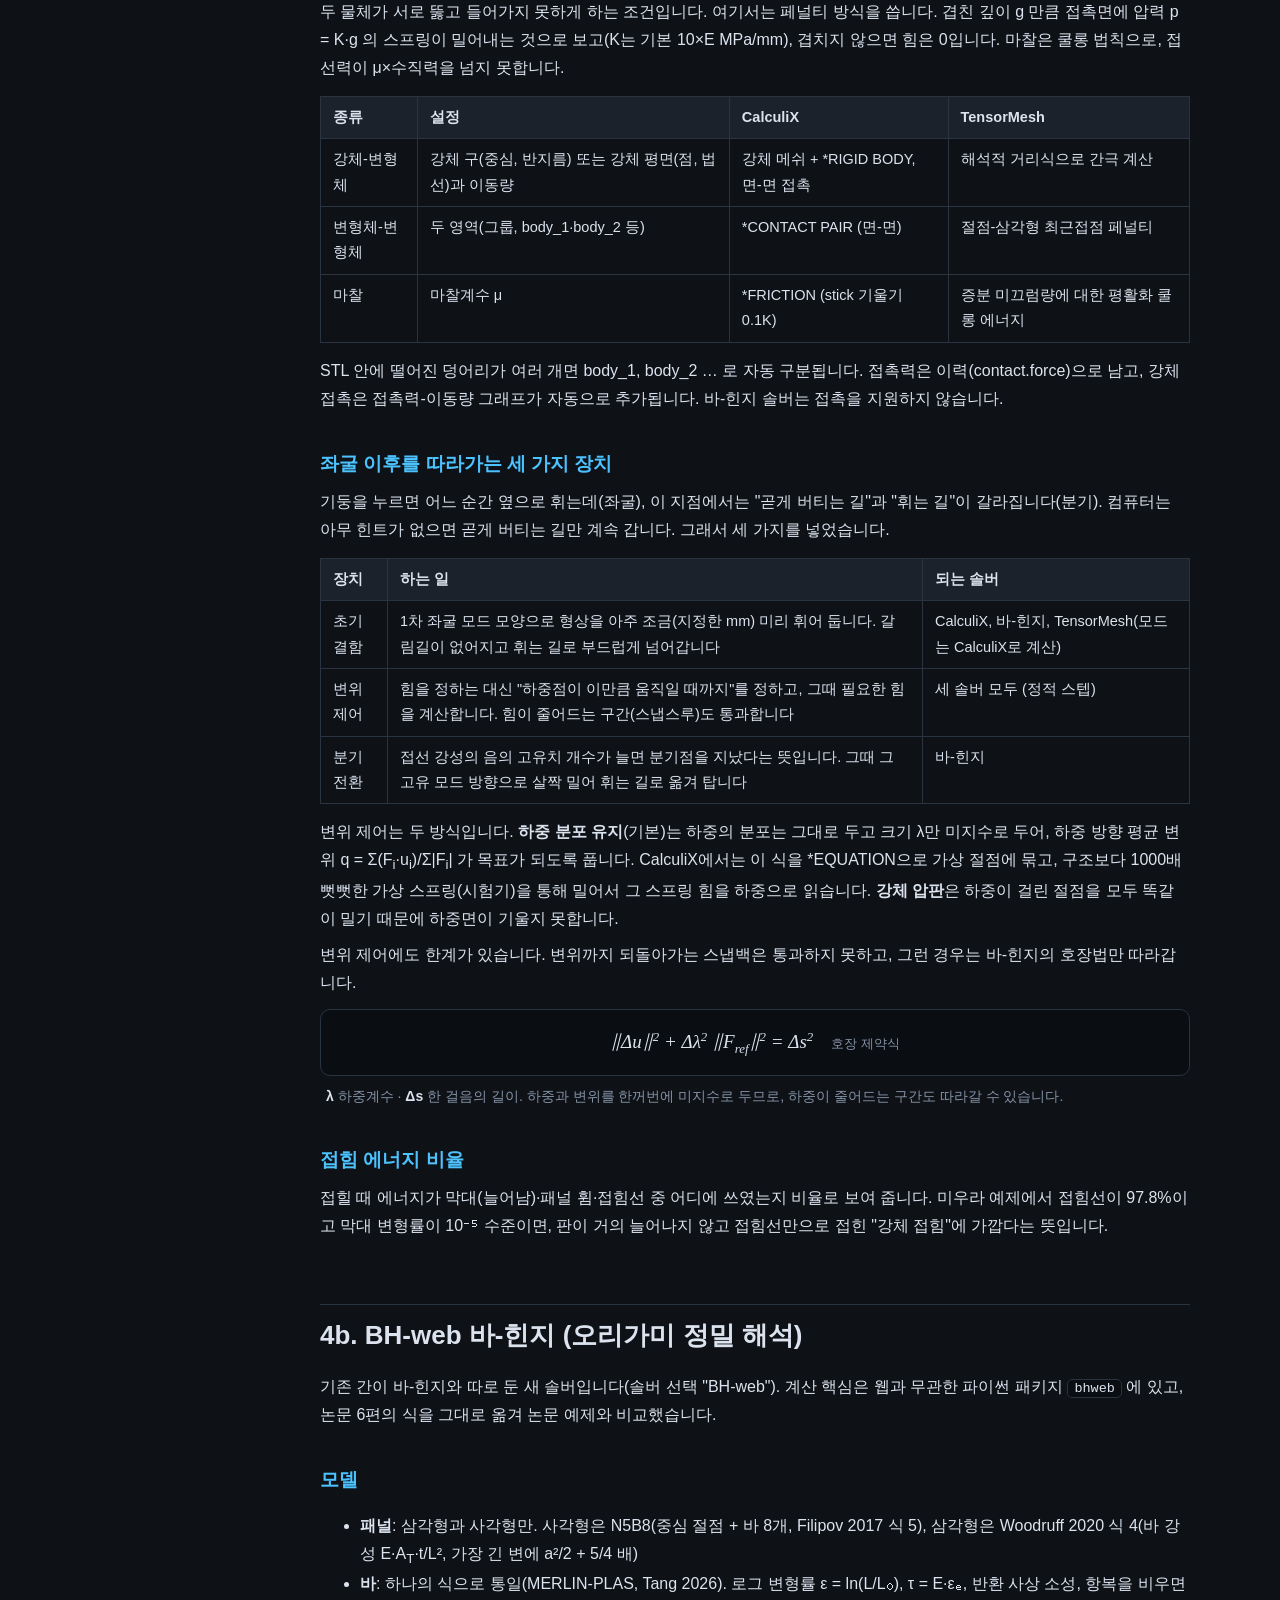
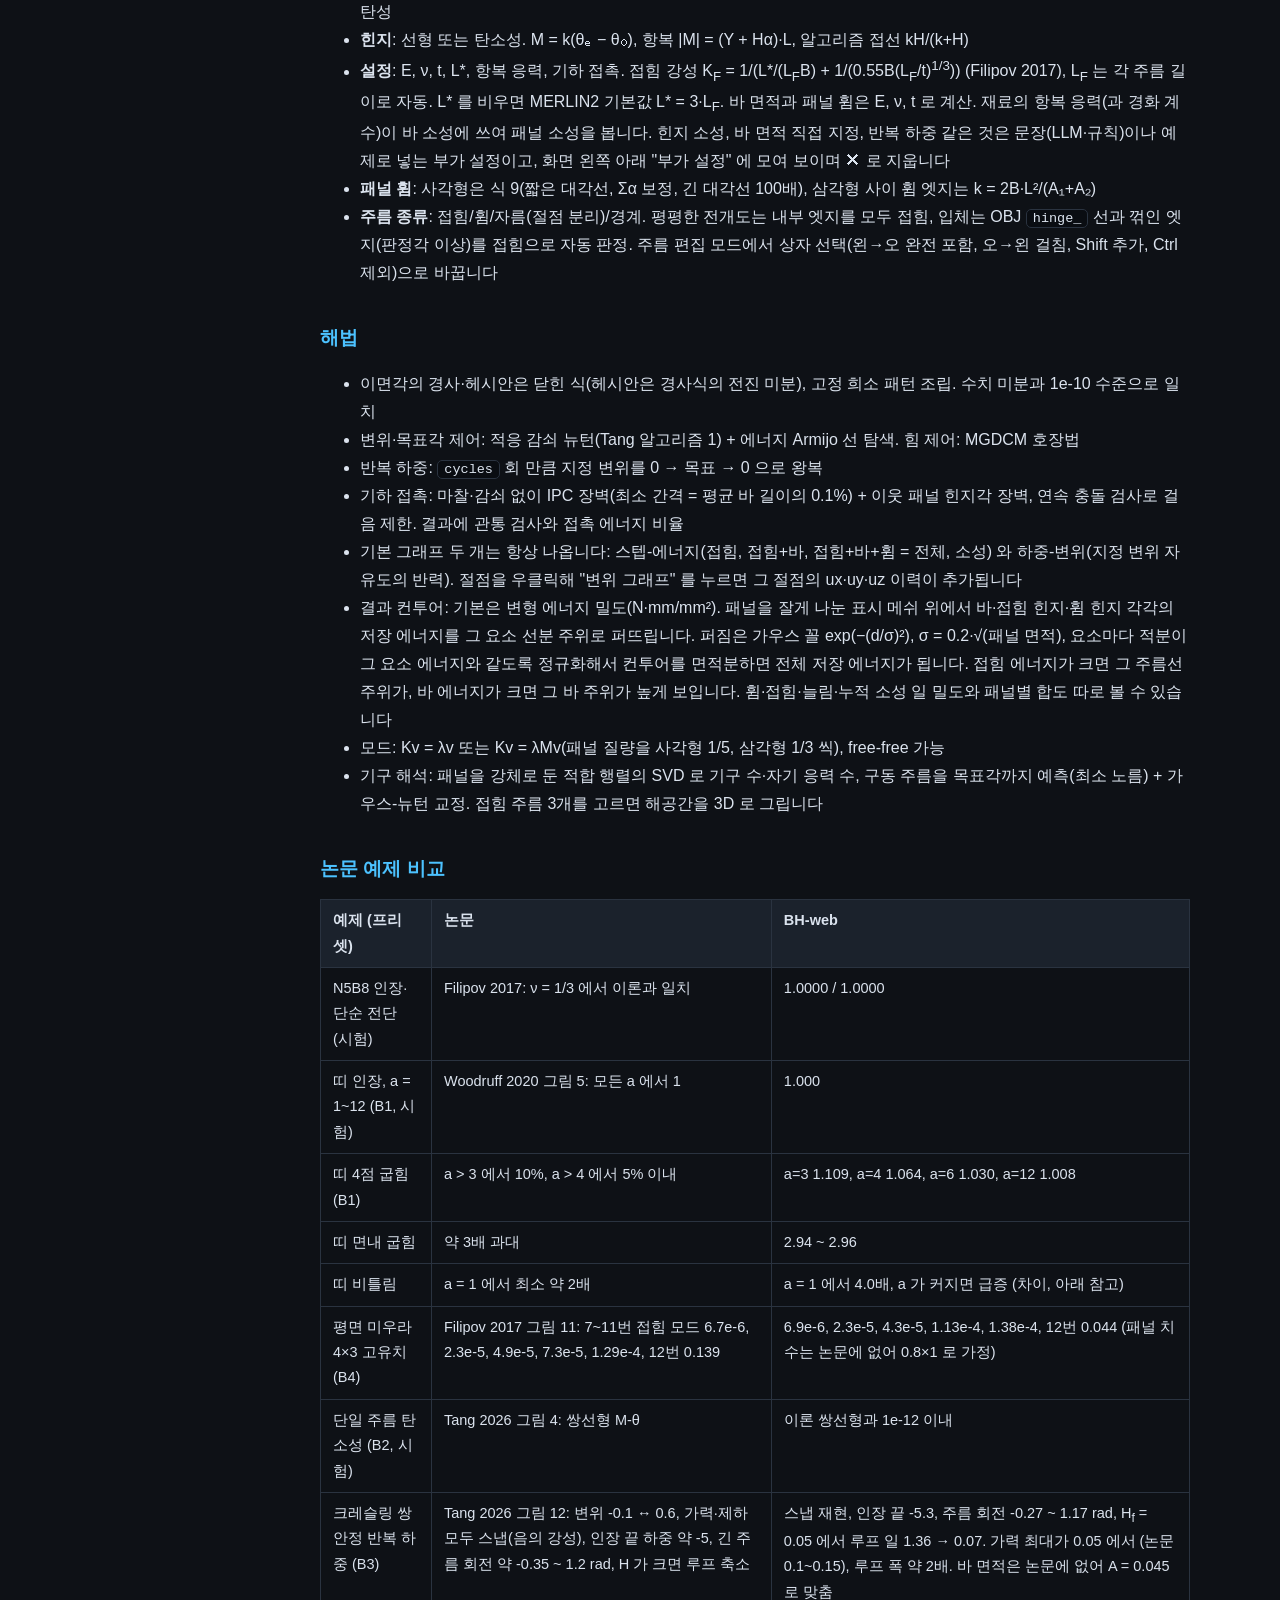
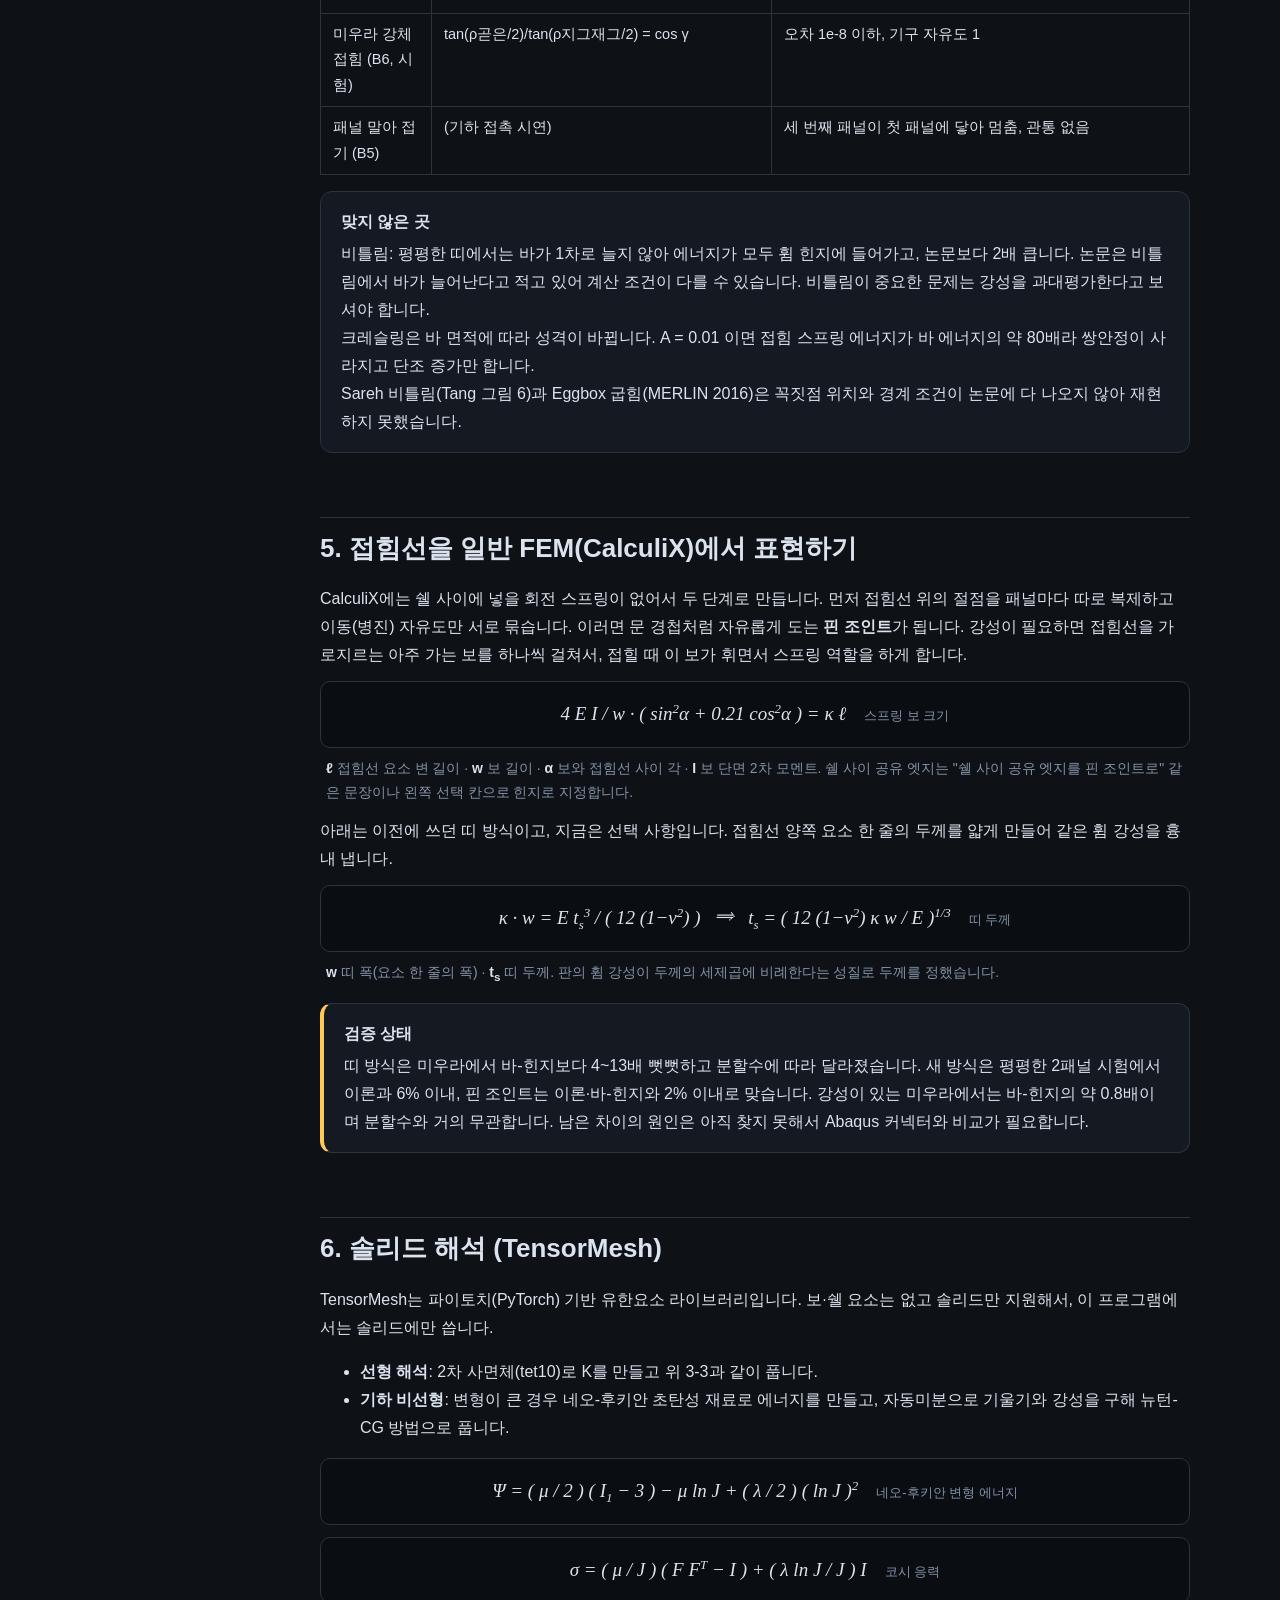
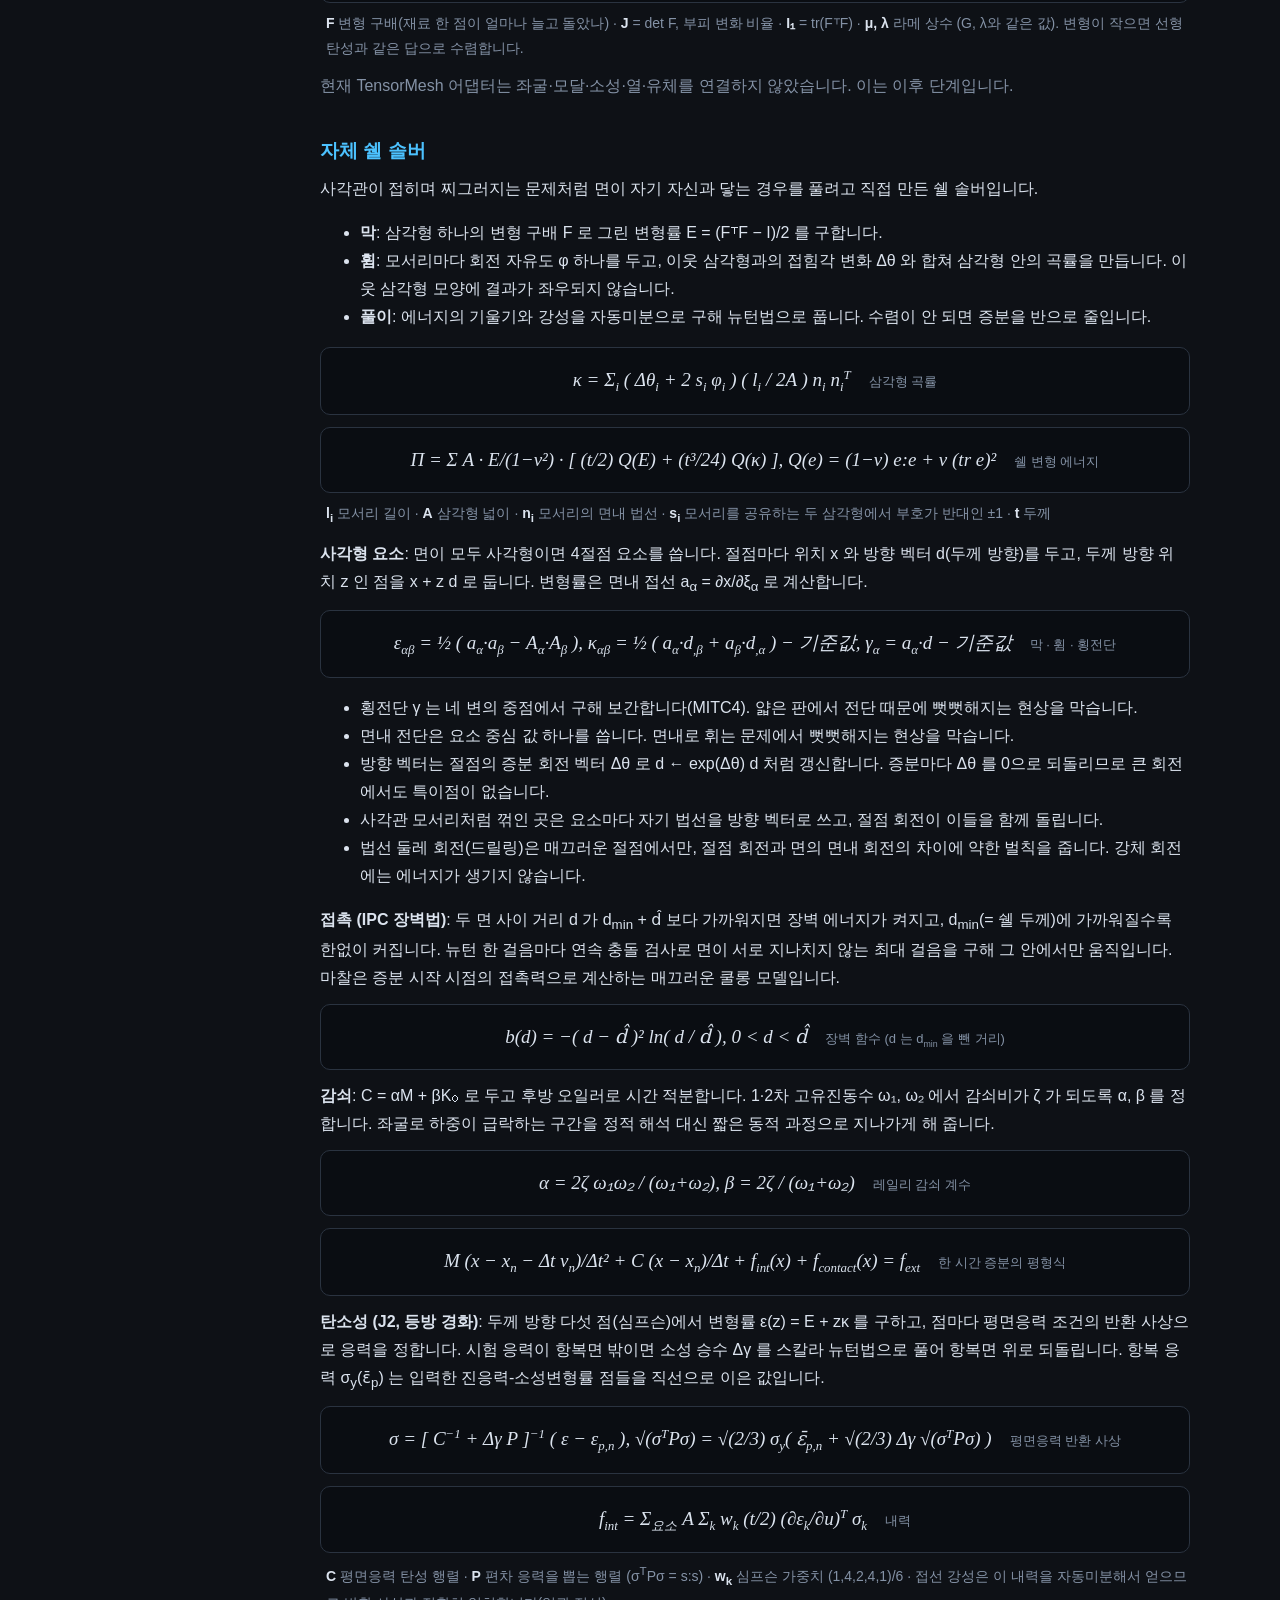
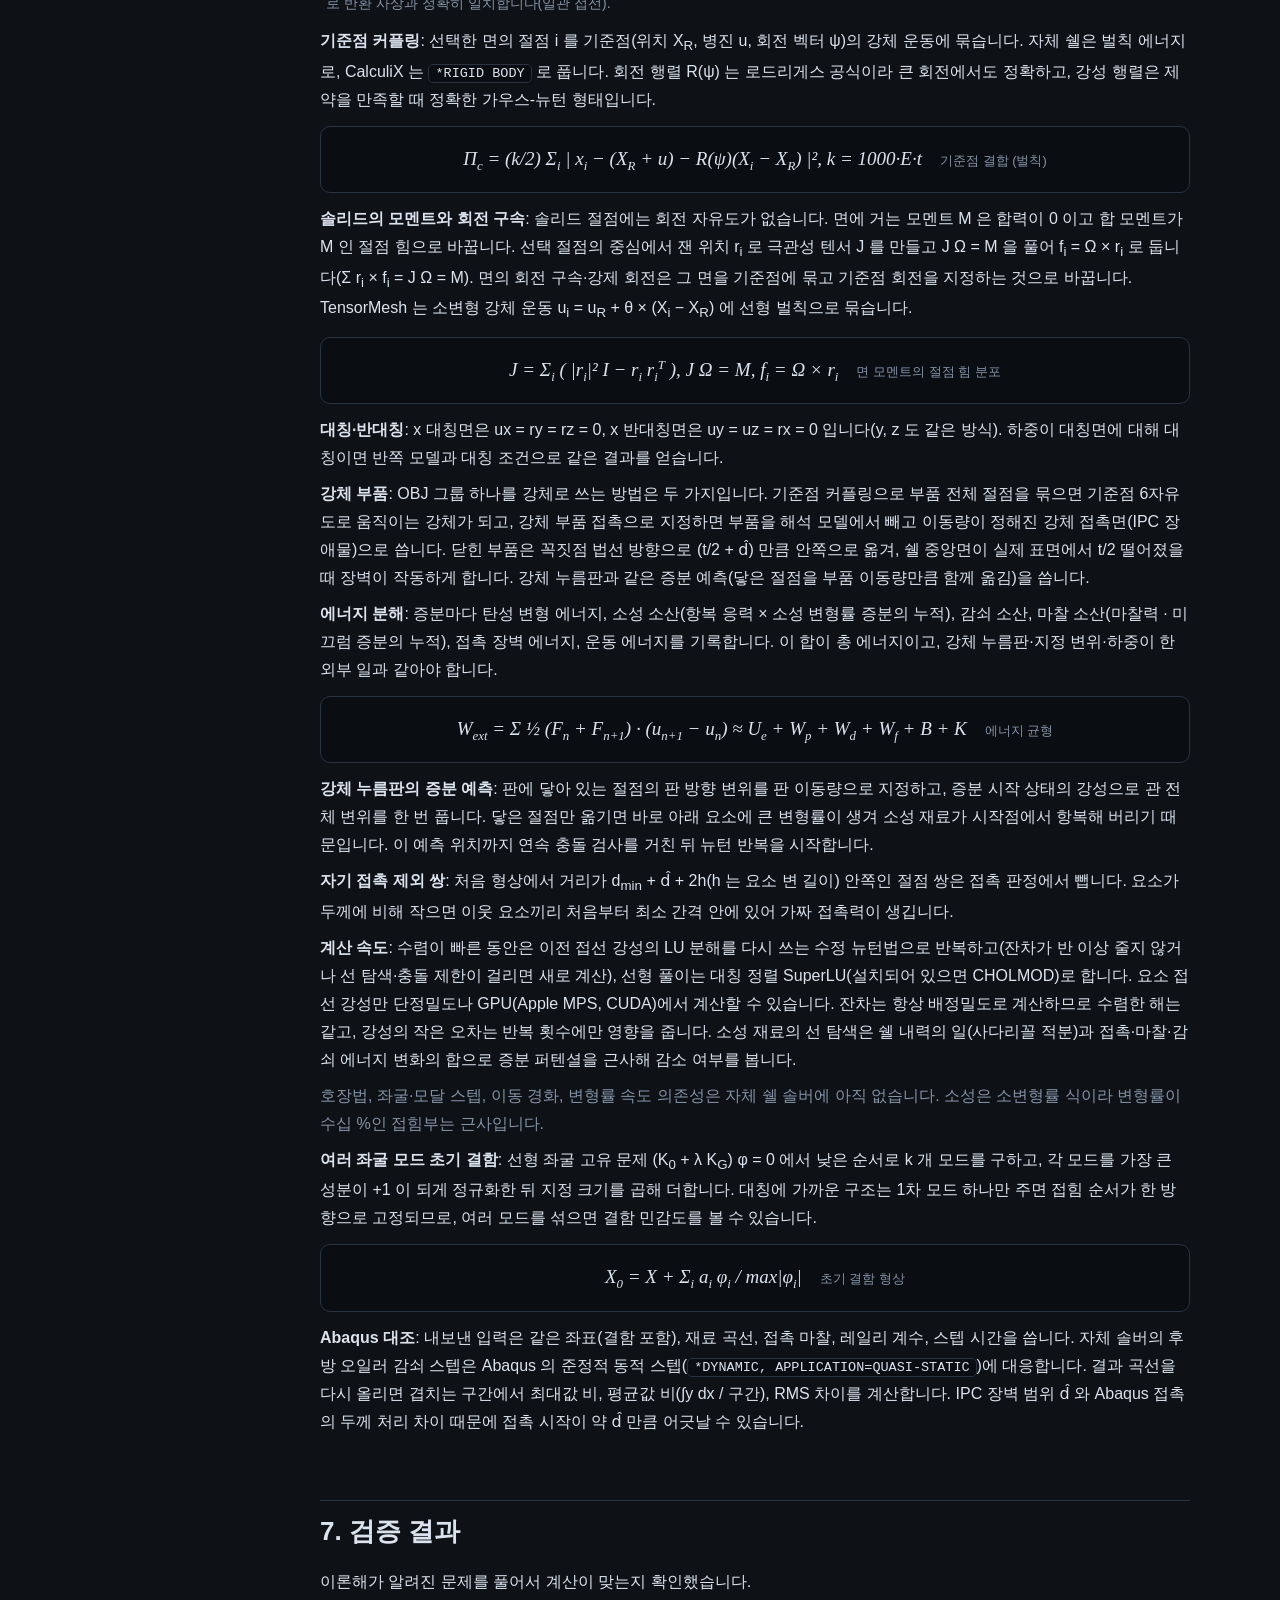
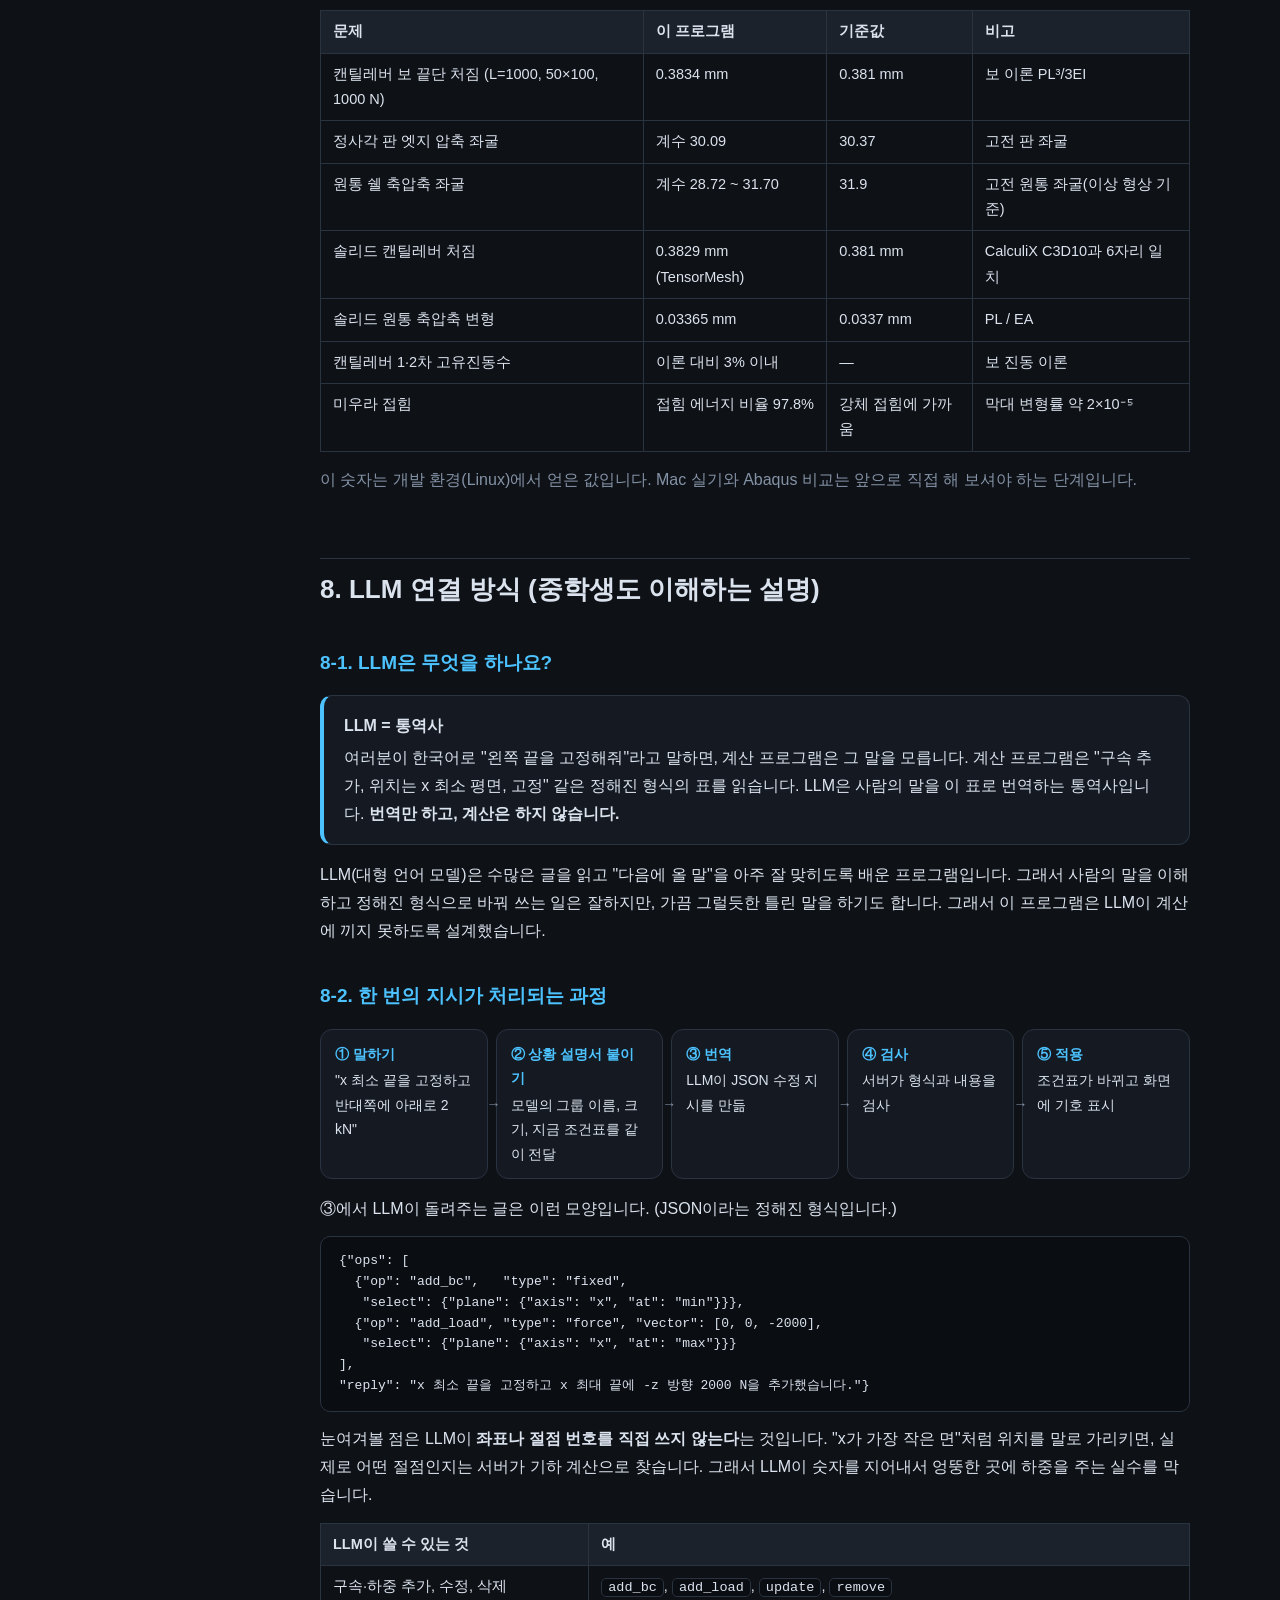
==== commit dcdbb2b6: "BH-web 설정을 E, ν, t, L*, 항복 응력, 접촉으로: L* 직접 입력, 재료 항복으로 바 소성 - 접힘 강성 칸을 L* (mm) 하나로. L_F 는 주름마다 자동, 비" ====
--- a/web/theory.html
+++ b/web/theory.html
@@ -250,7 +250,7 @@
 <li><b>패널</b>: 삼각형과 사각형만. 사각형은 N5B8(중심 절점 + 바 8개, Filipov 2017 식 5), 삼각형은 Woodruff 2020 식 4(바 강성 E·A<sub>T</sub>·t/L², 가장 긴 변에 a²/2 + 5/4 배)</li>
 <li><b>바</b>: 하나의 식으로 통일(MERLIN-PLAS, Tang 2026). 로그 변형률 ε = ln(L/L₀), τ = E·εₑ, 반환 사상 소성, 항복을 비우면 탄성</li>
 <li><b>힌지</b>: 선형 또는 탄소성. M = k(θₑ − θ₀), 항복 |M| = (Y + Hα)·L, 알고리즘 접선 kH/(k+H)</li>
-<li><b>접힘 강성</b>: 자동은 MERLIN2 auto 와 같이 E, ν, t 와 L*/L<sub>F</sub> (주름마다 L* = 비율 × 그 주름 길이, 기본 3, 보통 1~5) 로 K<sub>F</sub> = 1/(L*/(L<sub>F</sub>B) + 1/(0.55B(L<sub>F</sub>/t)<sup>1/3</sup>)). 수동은 k = p%·B/w̄ (B = Et³/12(1−ν²)). 바 면적·패널 휨도 두께로 계산합니다. L* 절대값, 직접 값, 바 면적 직접 지정, 소성, 반복 하중 같은 것은 문장(LLM·규칙)이나 예제로 넣는 부가 설정이고, 화면 왼쪽 아래 "부가 설정" 에 모여 보이며 ✕ 로 지웁니다</li>
+<li><b>설정</b>: E, ν, t, L*, 항복 응력, 기하 접촉. 접힘 강성 K<sub>F</sub> = 1/(L*/(L<sub>F</sub>B) + 1/(0.55B(L<sub>F</sub>/t)<sup>1/3</sup>)) (Filipov 2017), L<sub>F</sub> 는 각 주름 길이로 자동. L* 를 비우면 MERLIN2 기본값 L* = 3·L<sub>F</sub>. 바 면적과 패널 휨은 E, ν, t 로 계산. 재료의 항복 응력(과 경화 계수)이 바 소성에 쓰여 패널 소성을 봅니다. 힌지 소성, 바 면적 직접 지정, 반복 하중 같은 것은 문장(LLM·규칙)이나 예제로 넣는 부가 설정이고, 화면 왼쪽 아래 "부가 설정" 에 모여 보이며 ✕ 로 지웁니다</li>
 <li><b>패널 휨</b>: 사각형은 식 9(짧은 대각선, Σα 보정, 긴 대각선 100배), 삼각형 사이 휨 엣지는 k = 2B·L²/(A₁+A₂)</li>
 <li><b>주름 종류</b>: 접힘/휨/자름(절점 분리)/경계. 평평한 전개도는 내부 엣지를 모두 접힘, 입체는 OBJ <code>hinge_</code> 선과 꺾인 엣지(판정각 이상)를 접힘으로 자동 판정. 주름 편집 모드에서 상자 선택(왼→오 완전 포함, 오→왼 걸침, Shift 추가, Ctrl 제외)으로 바꿉니다</li>
 </ul>
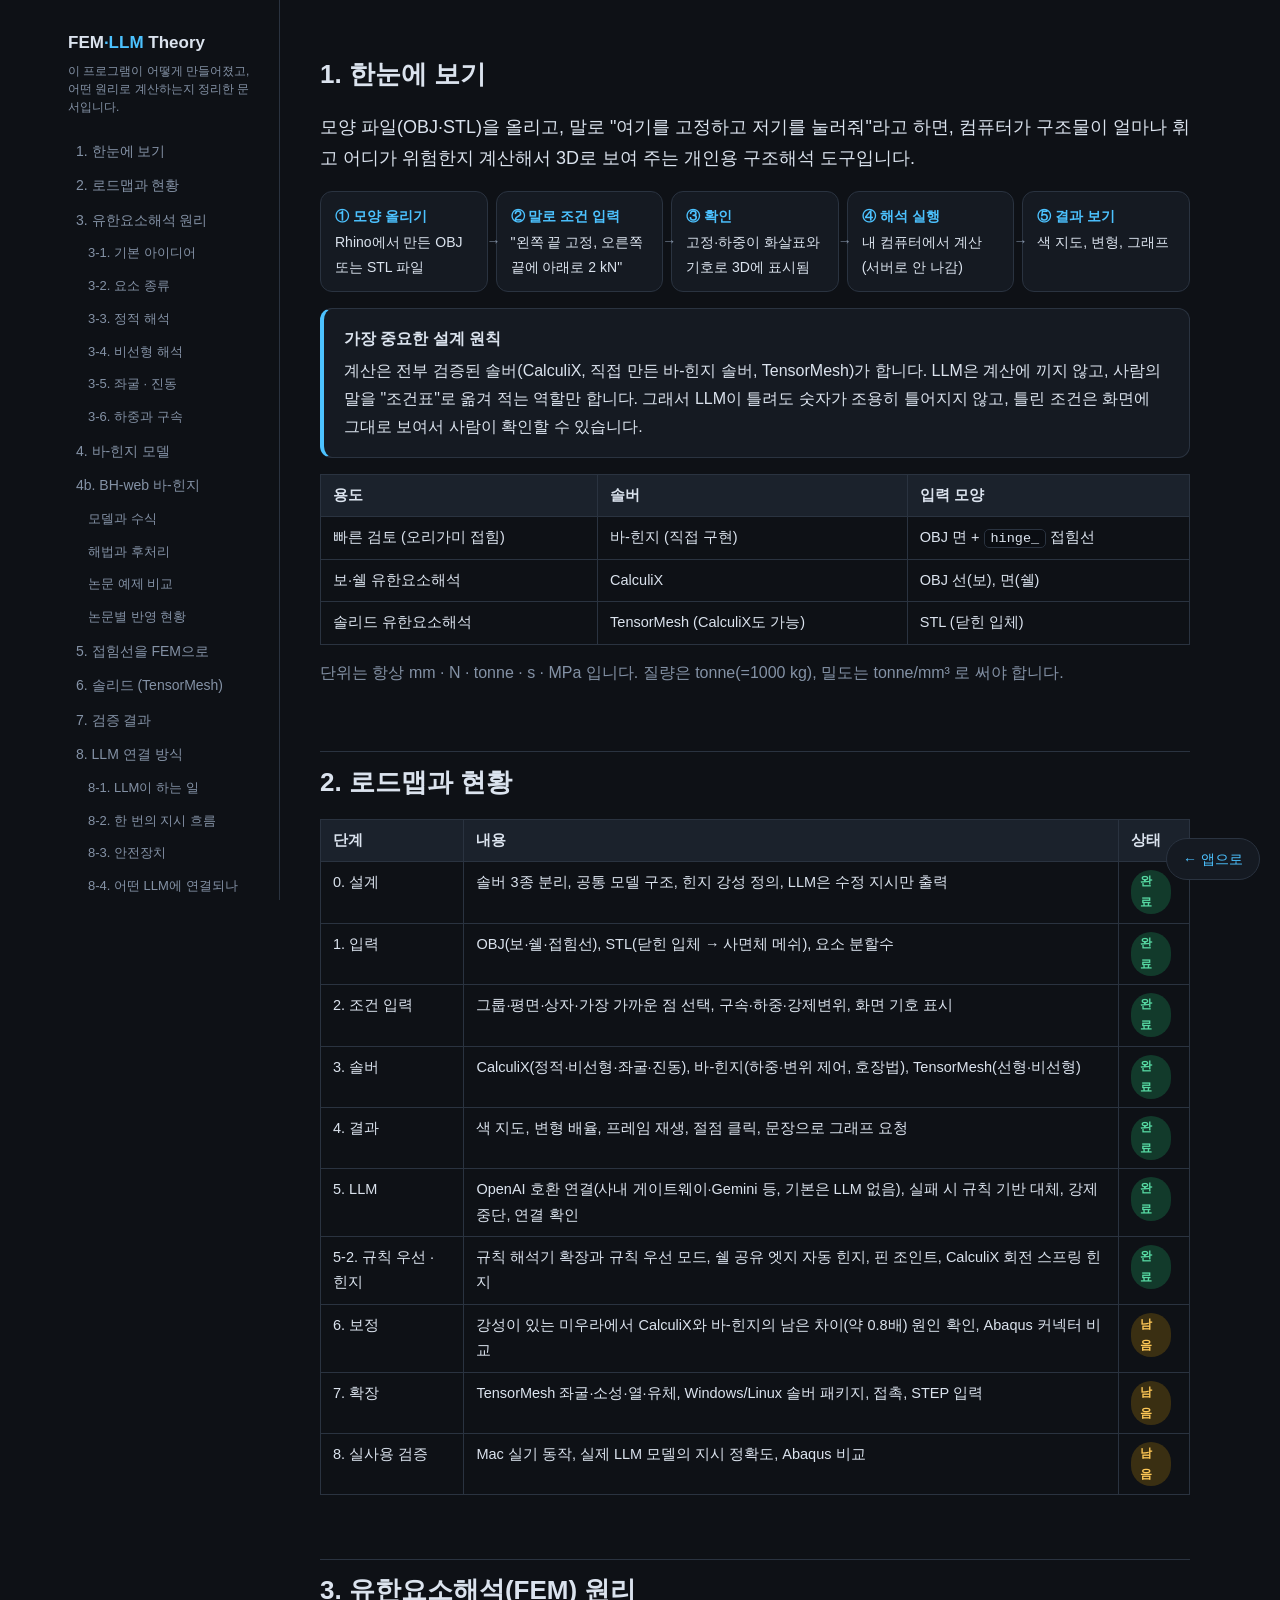
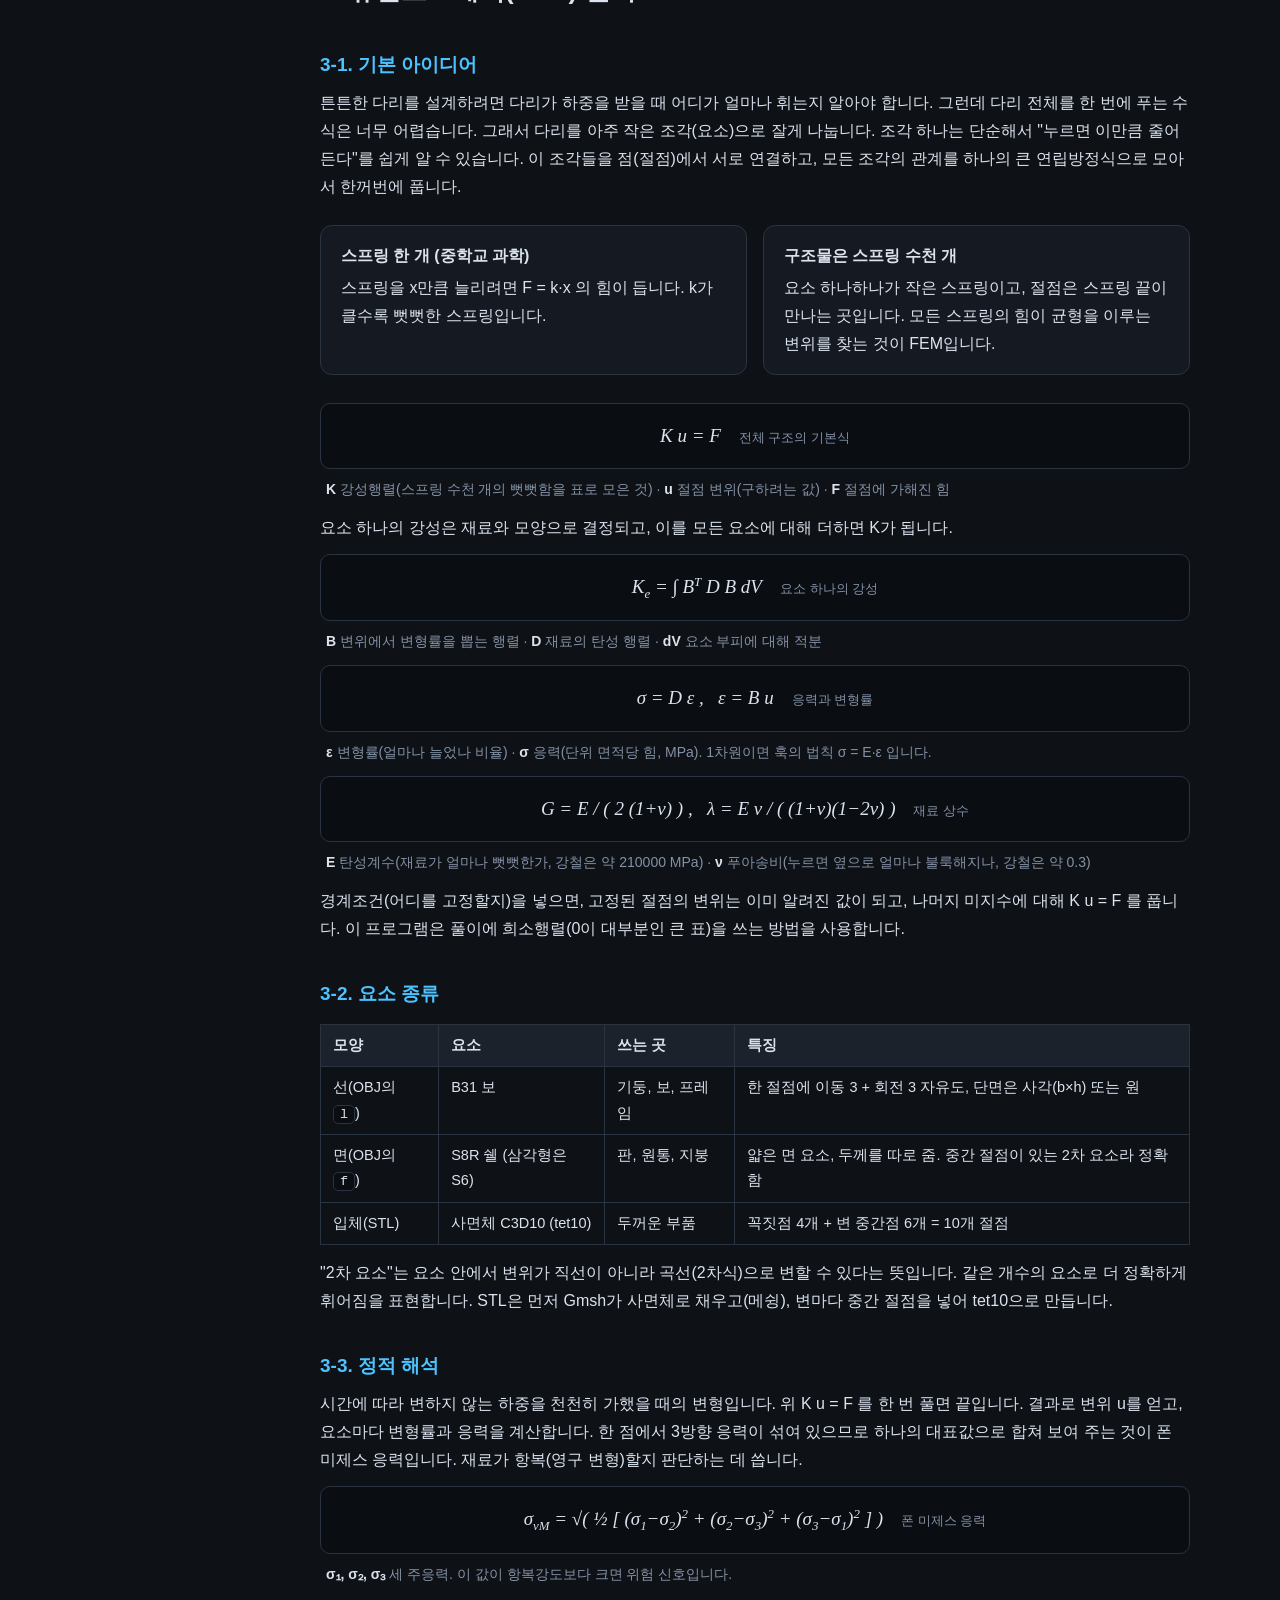
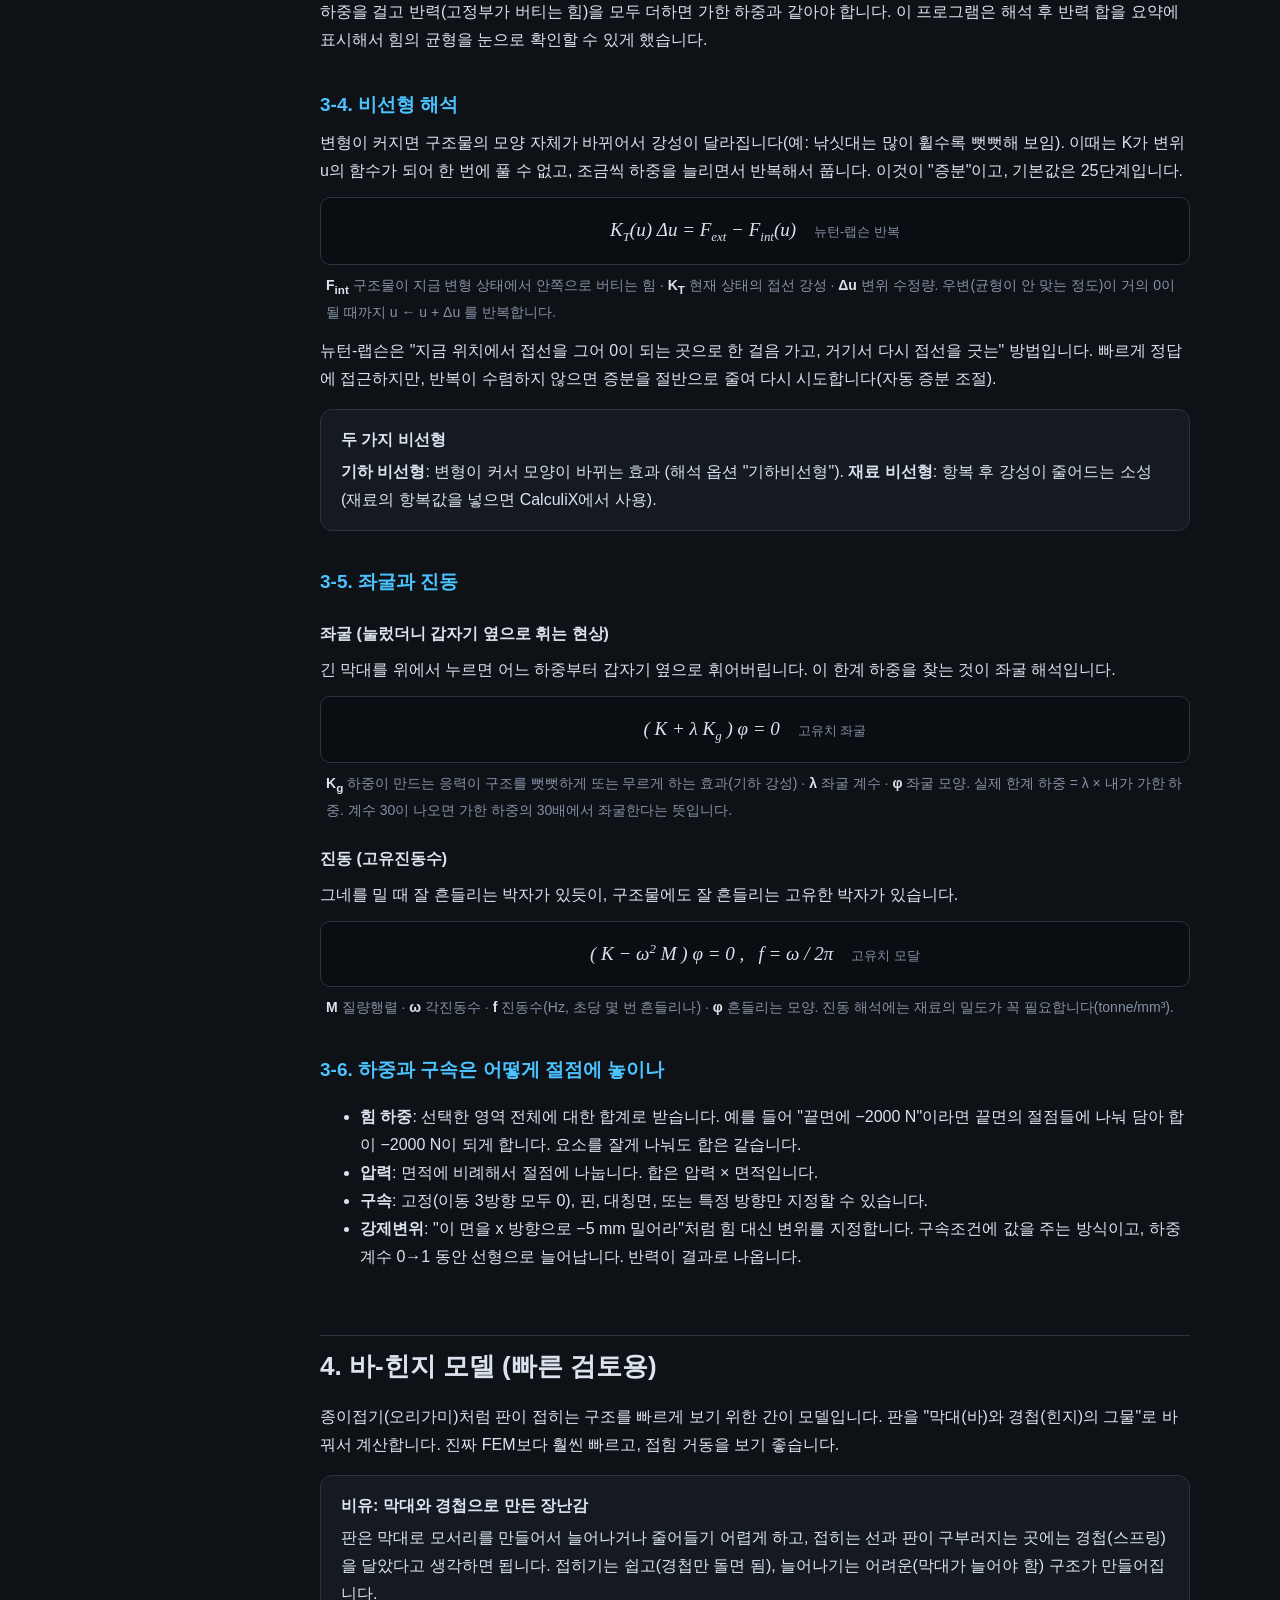
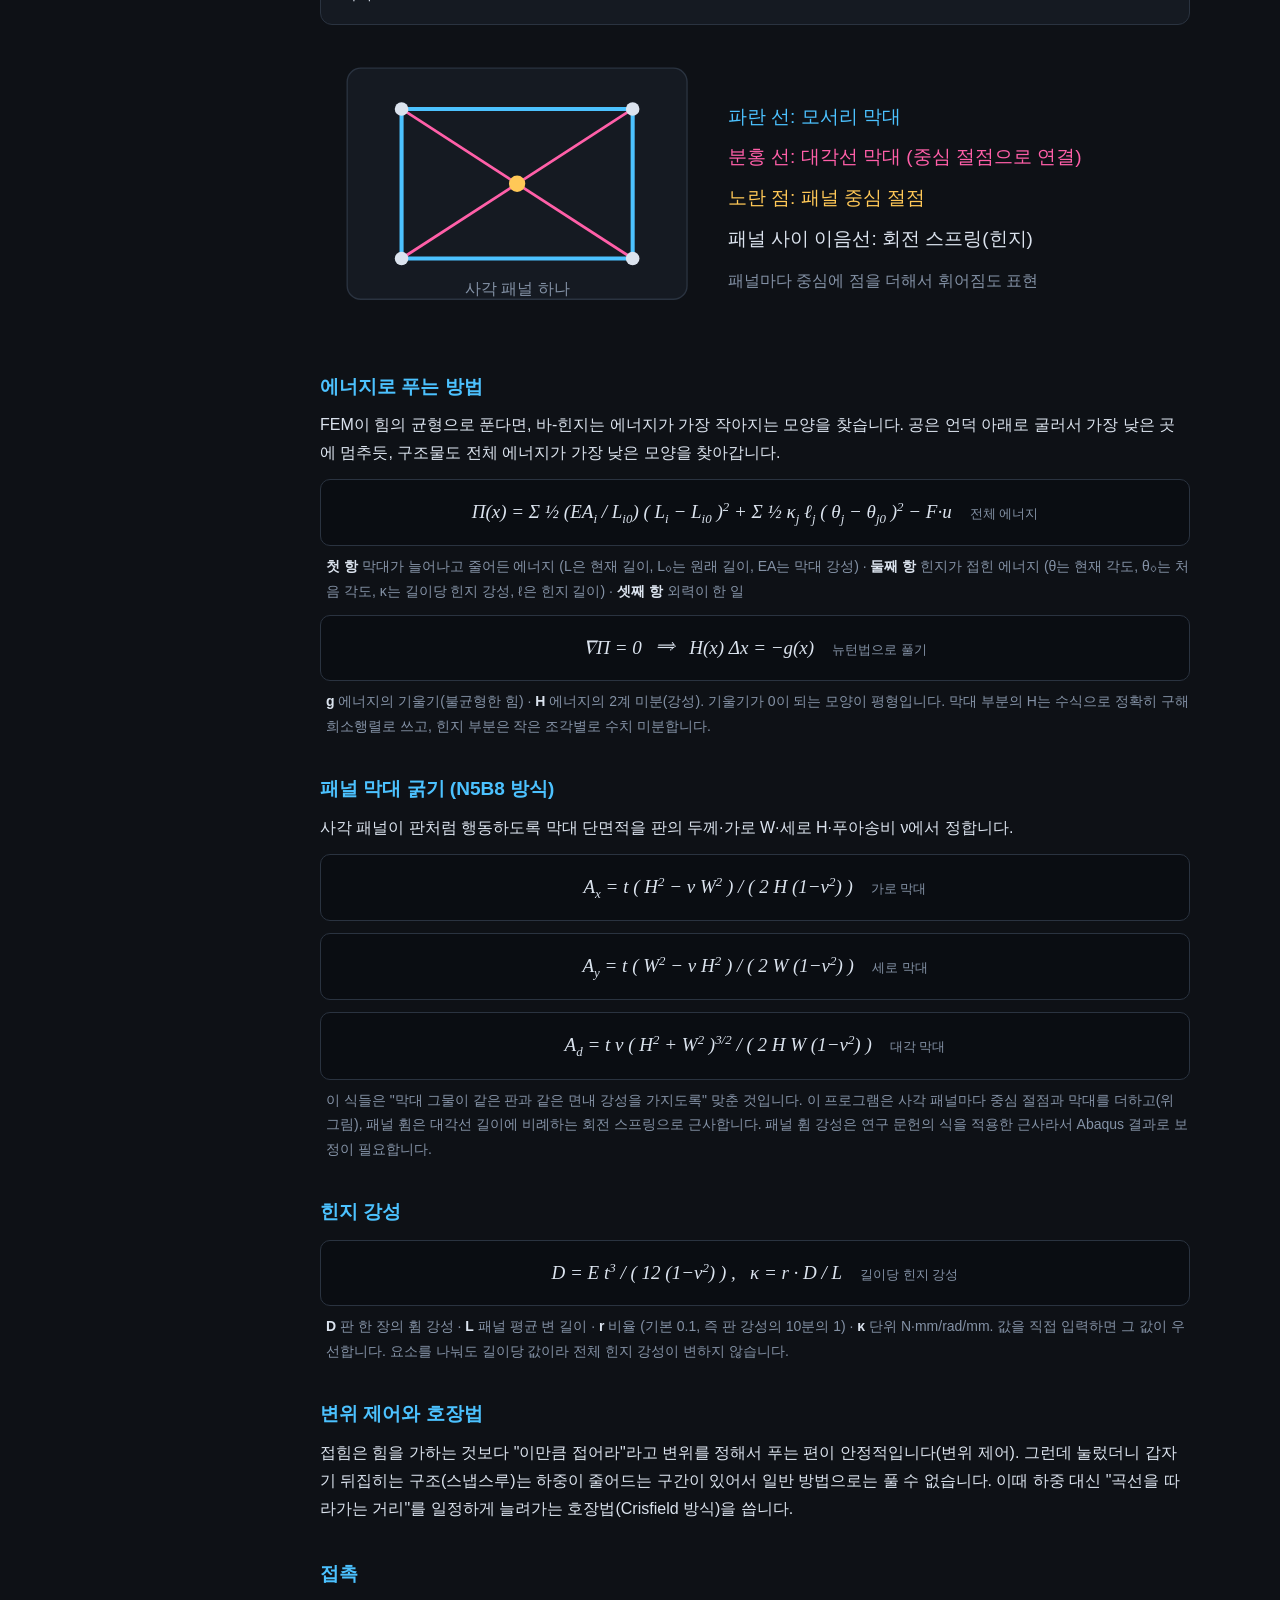
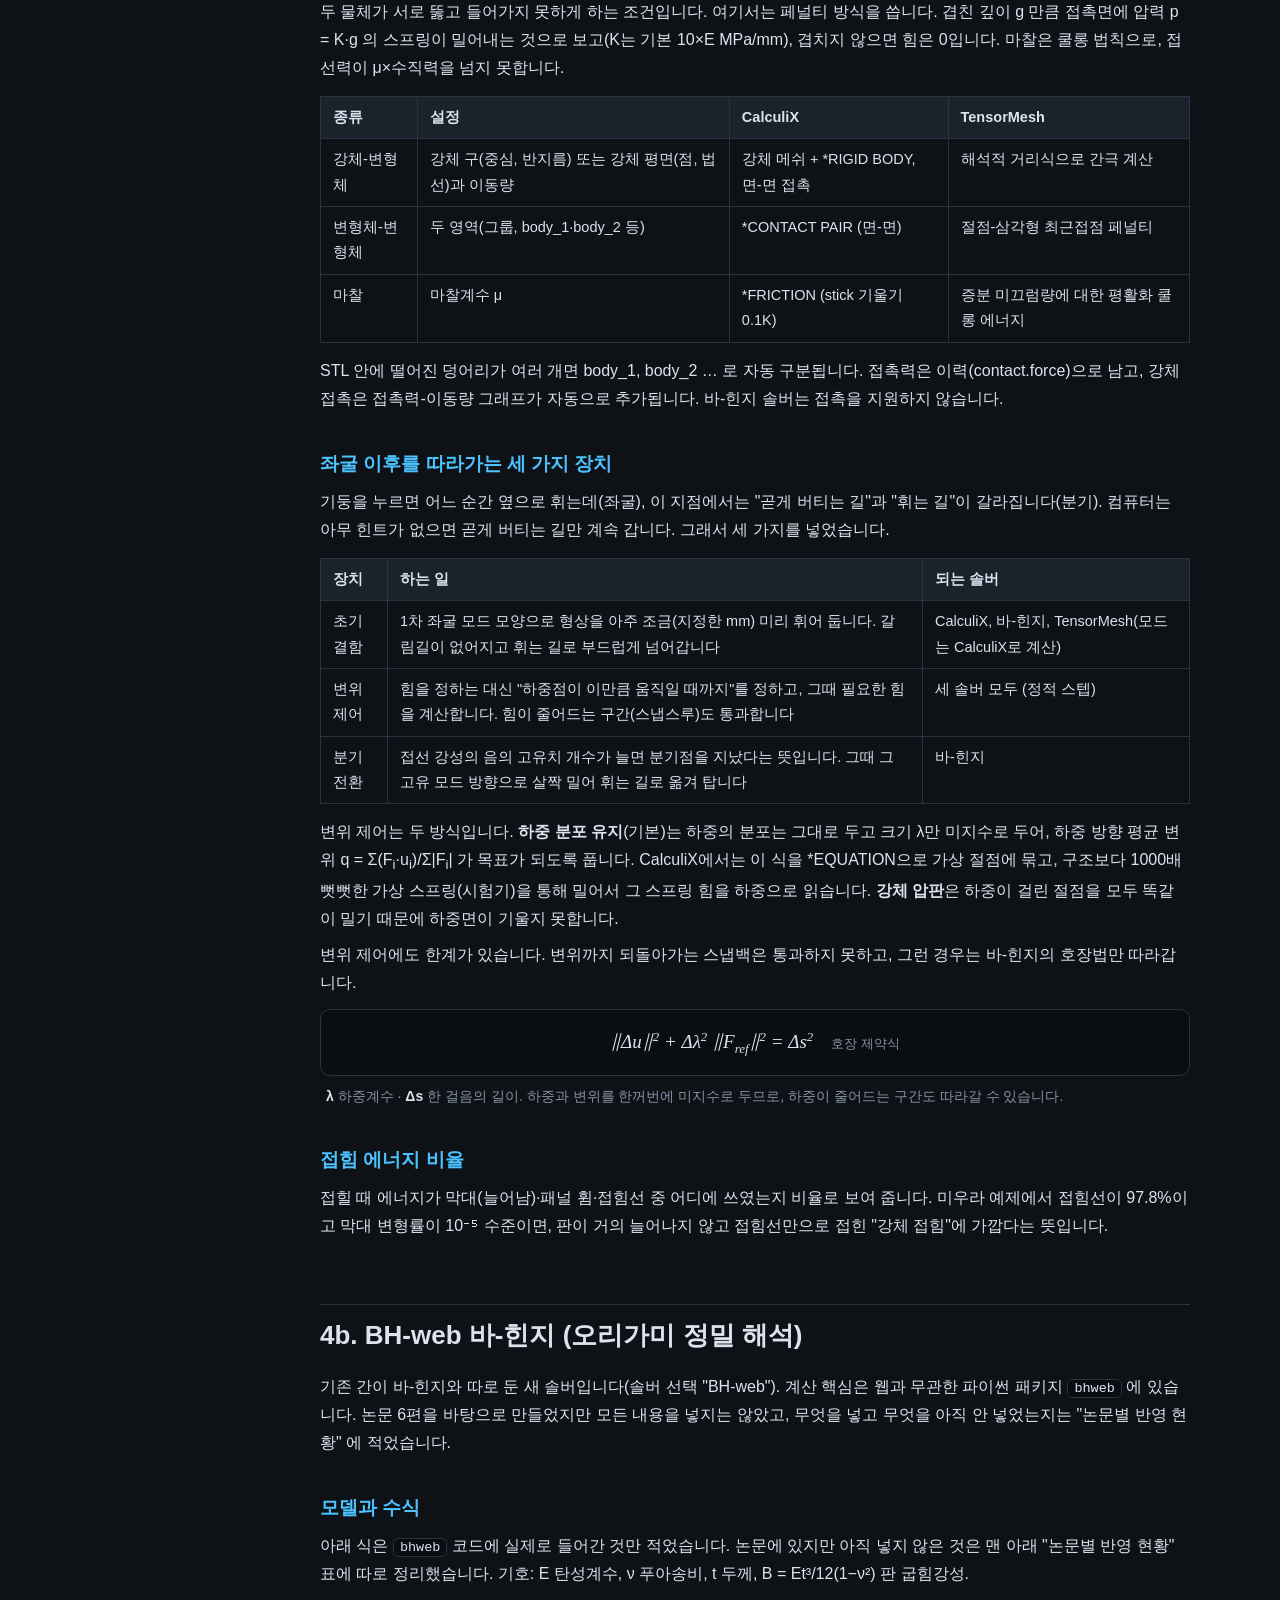
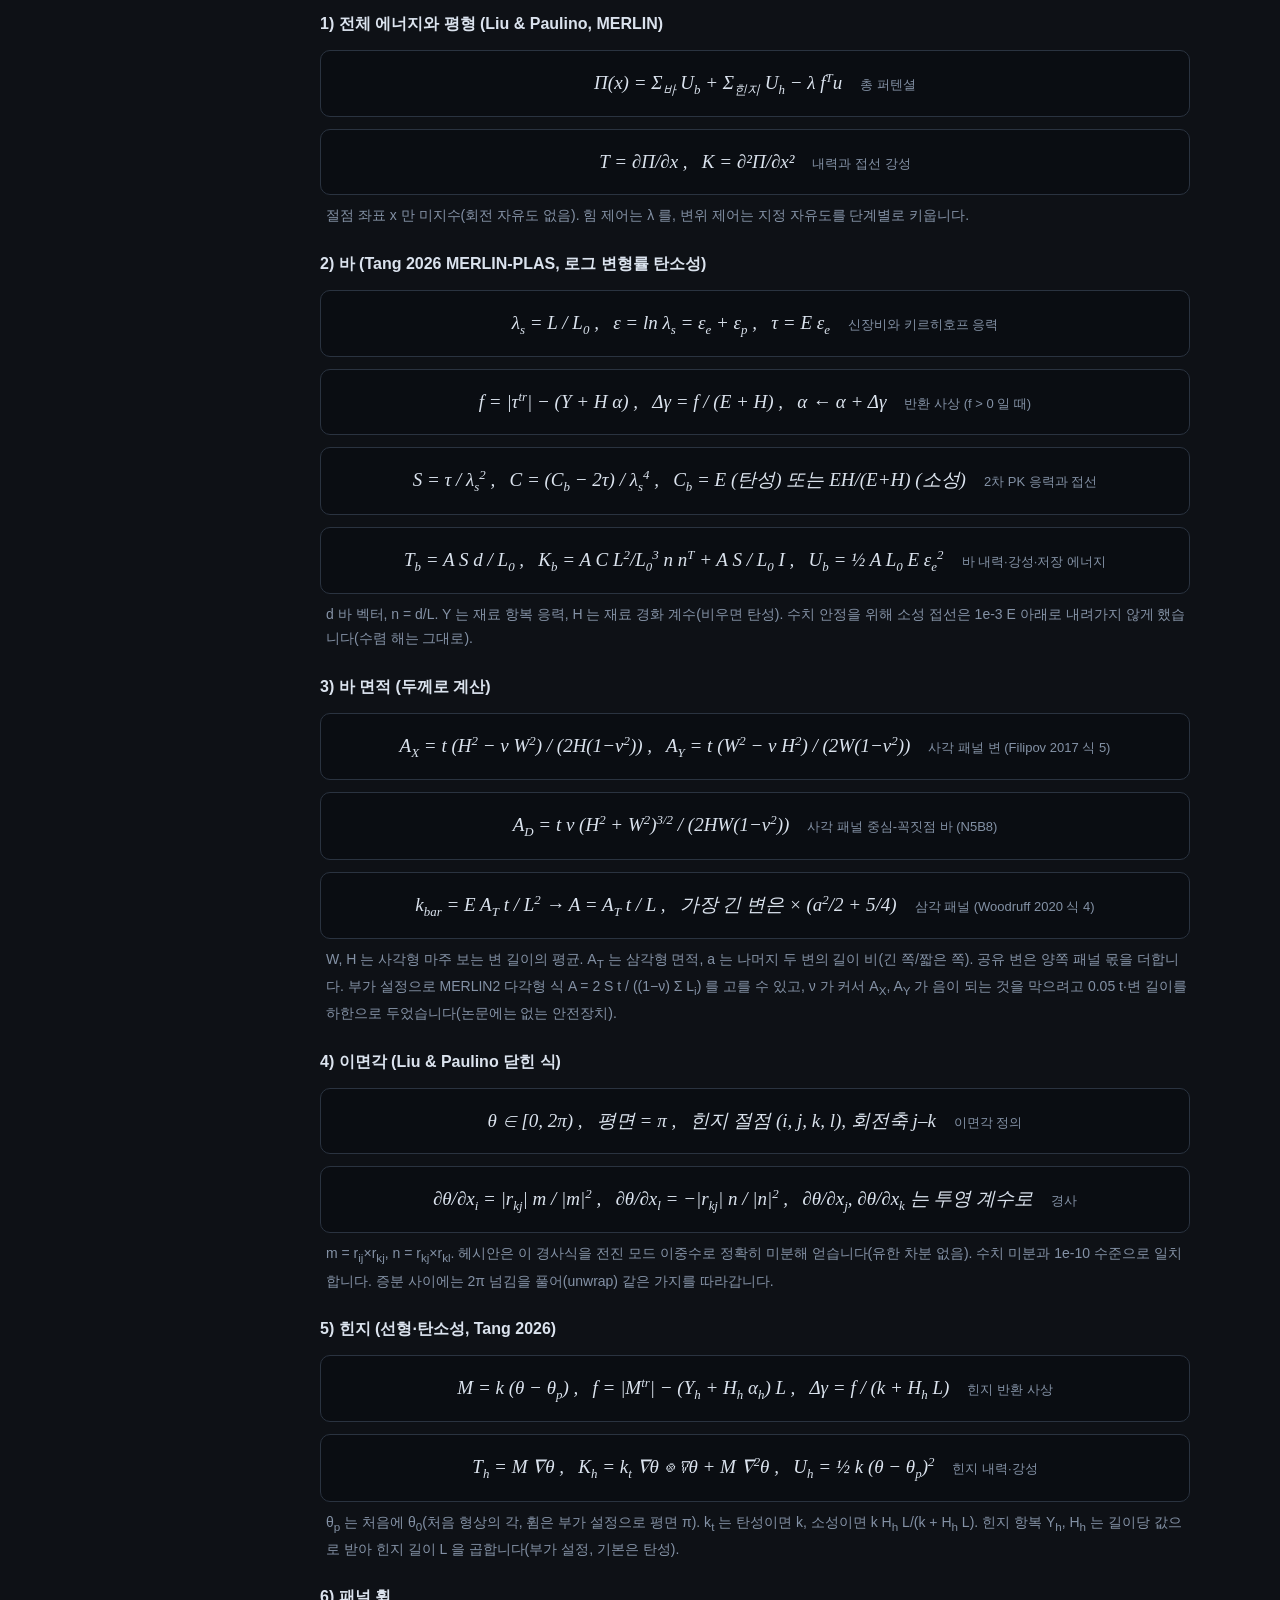
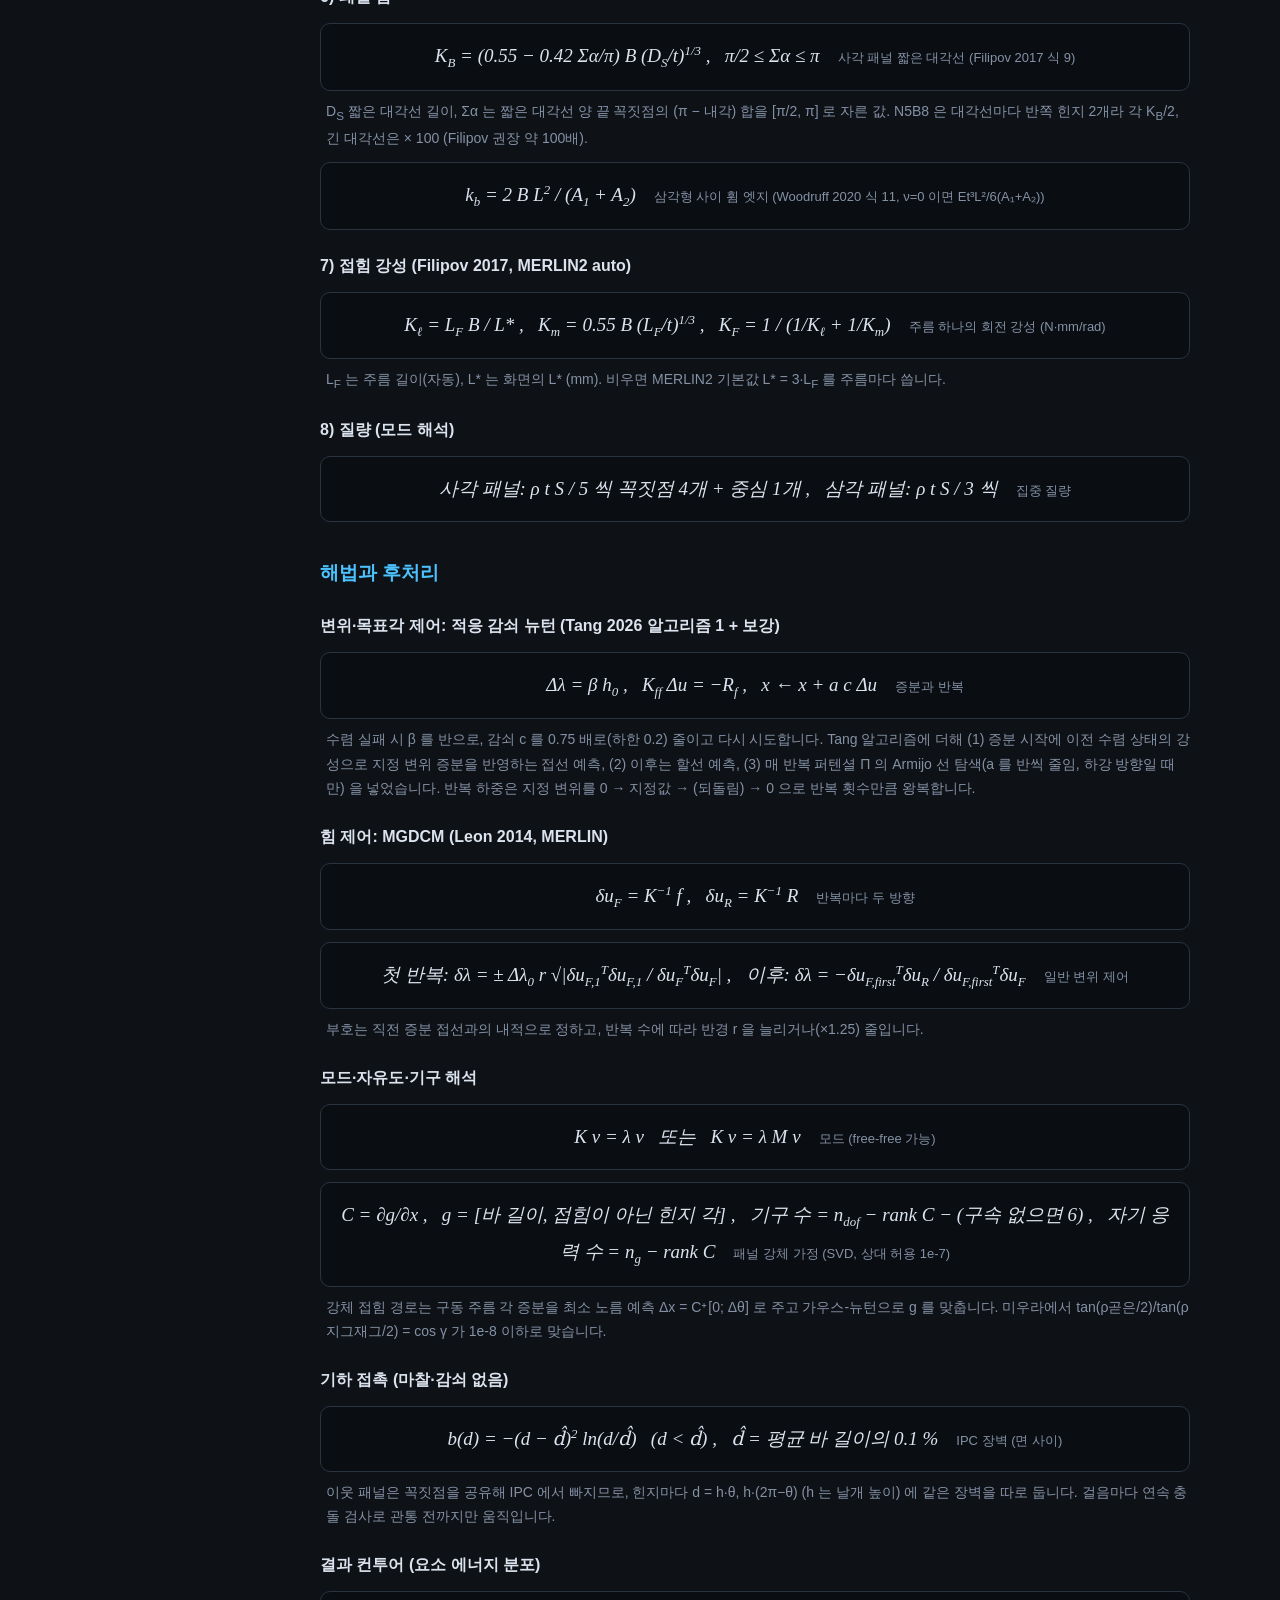
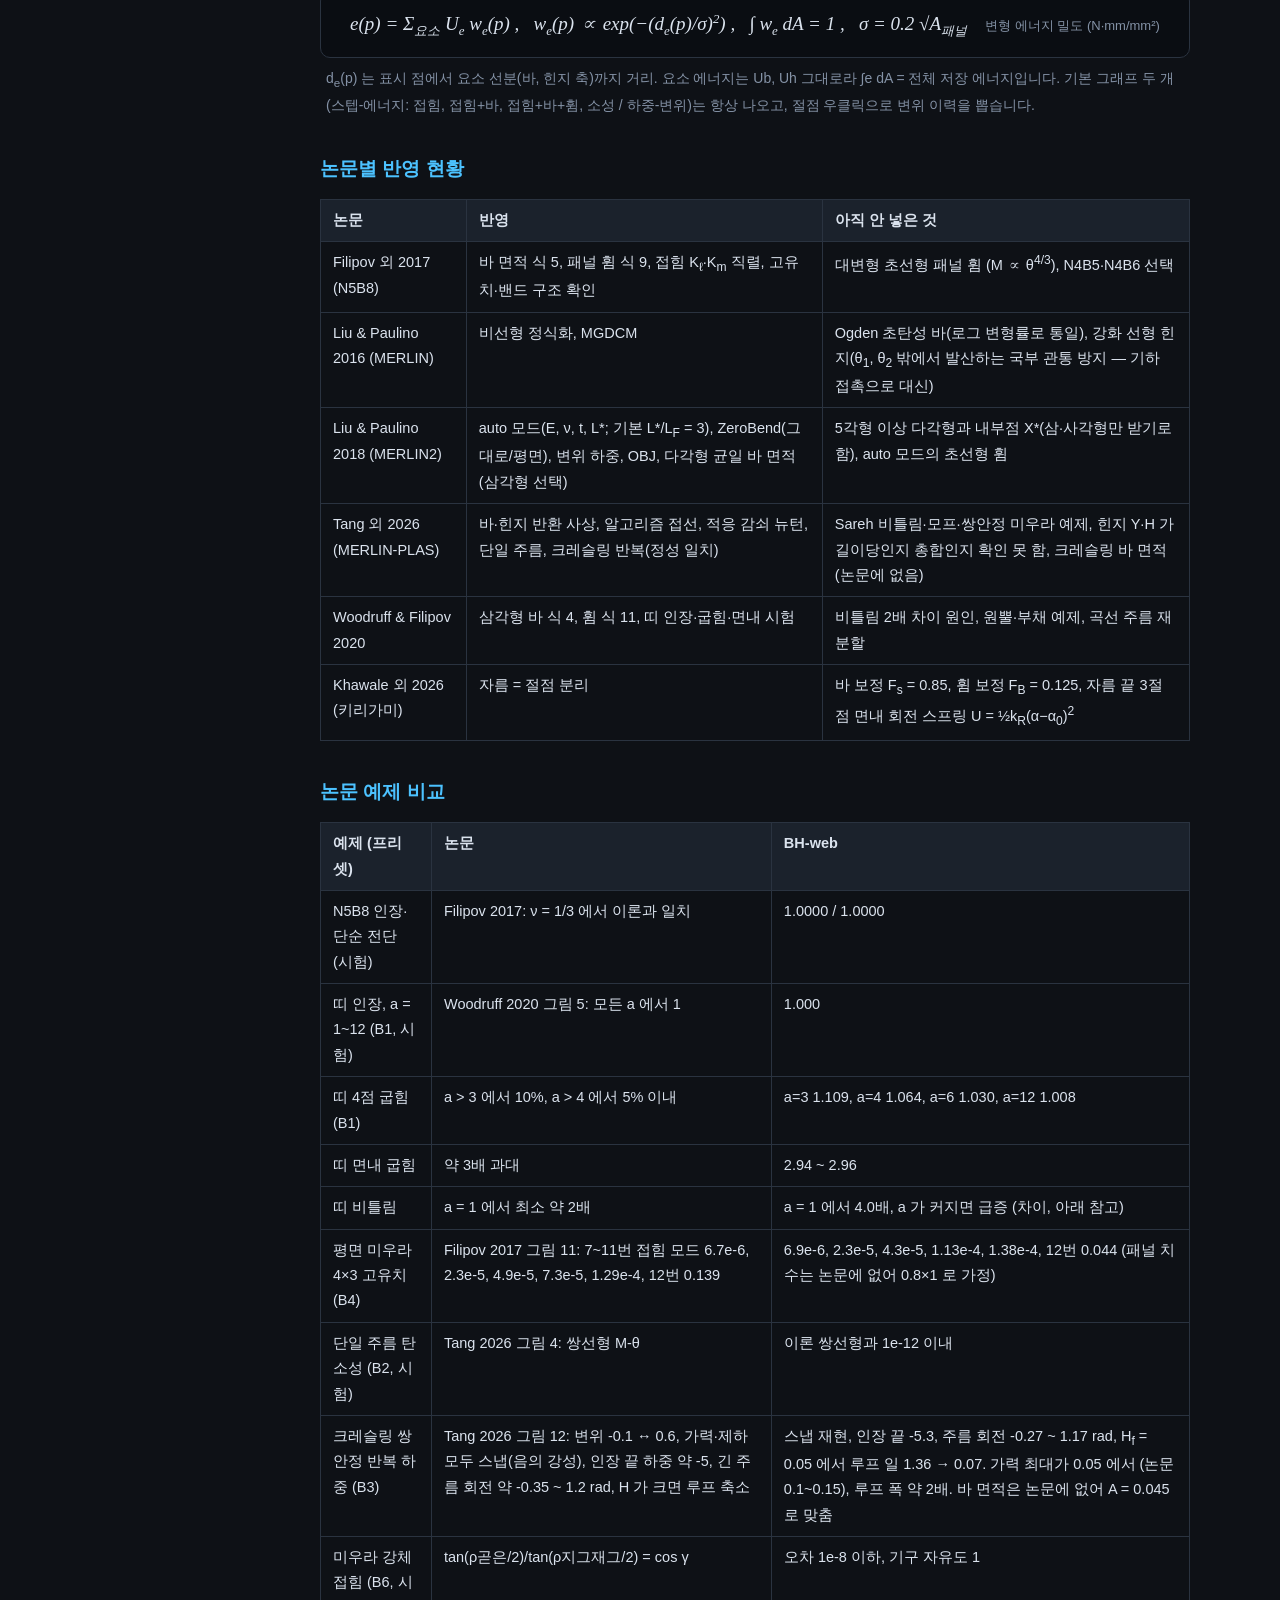
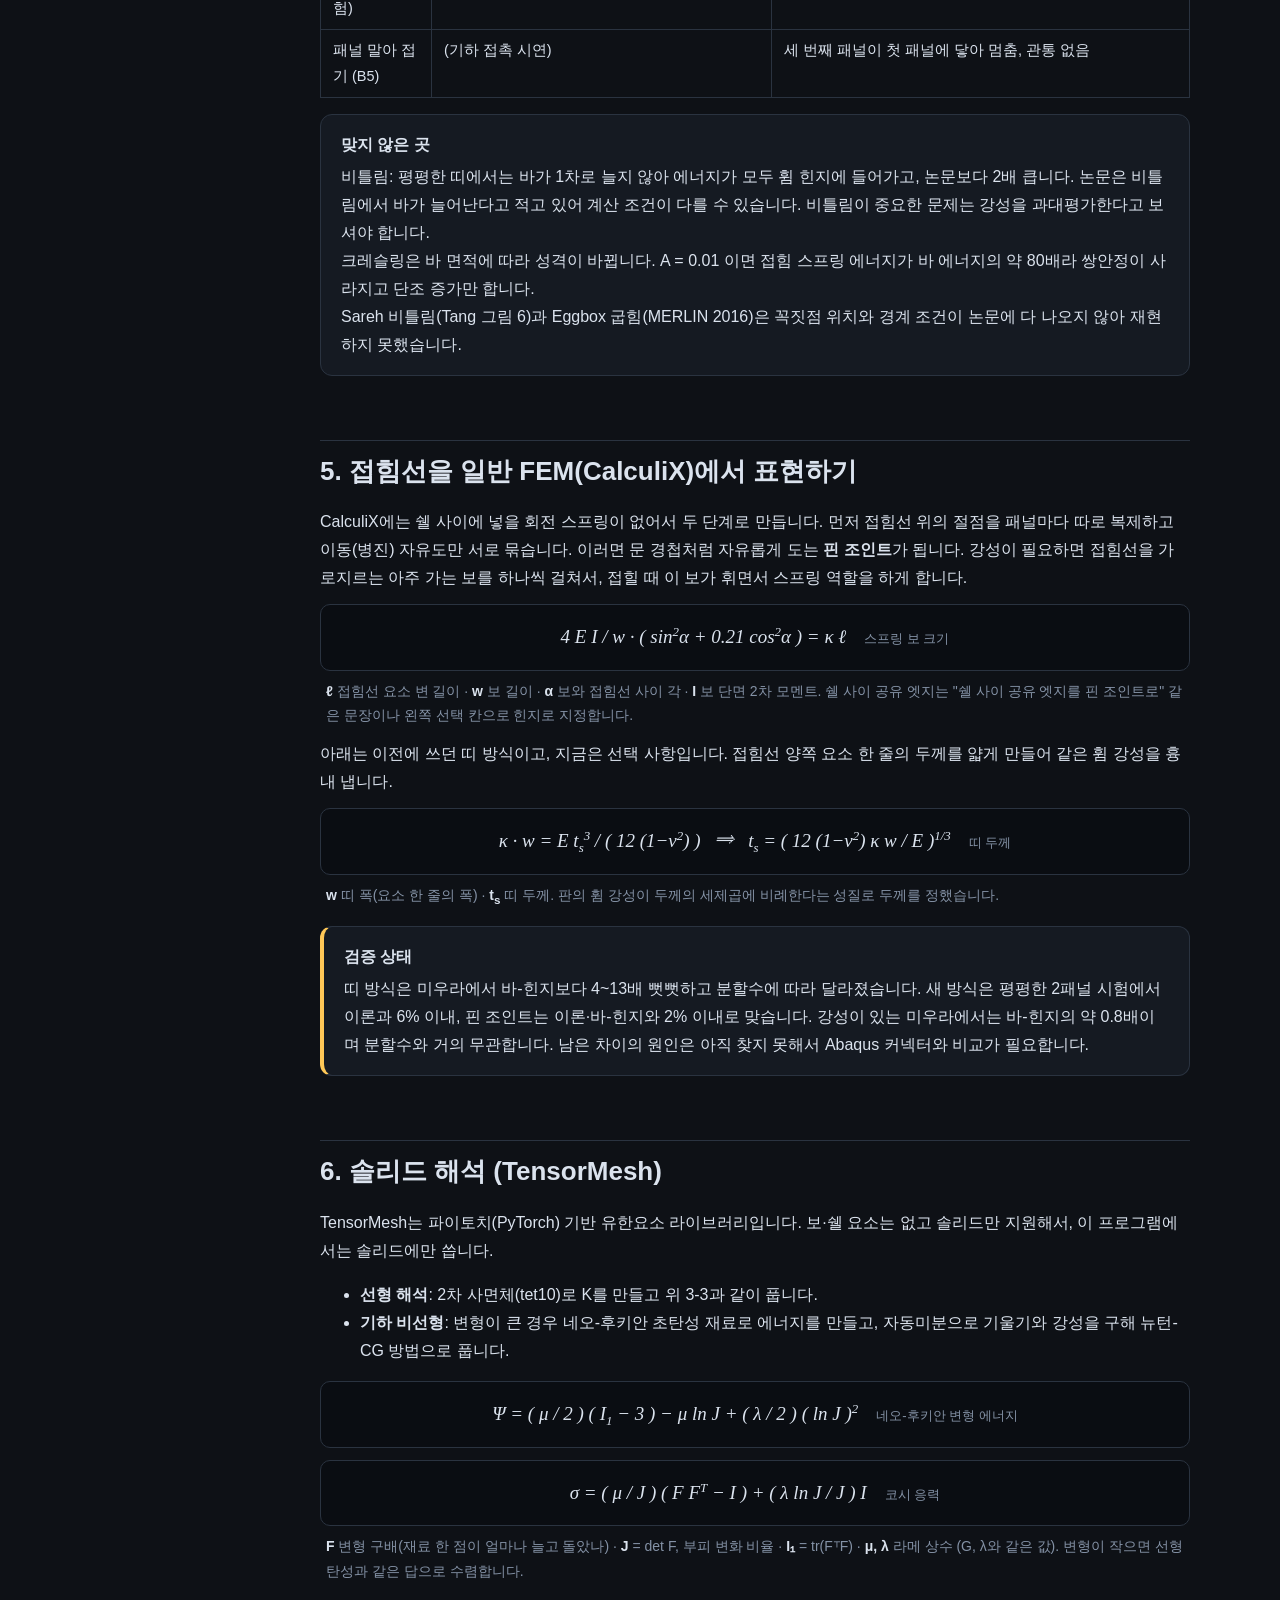
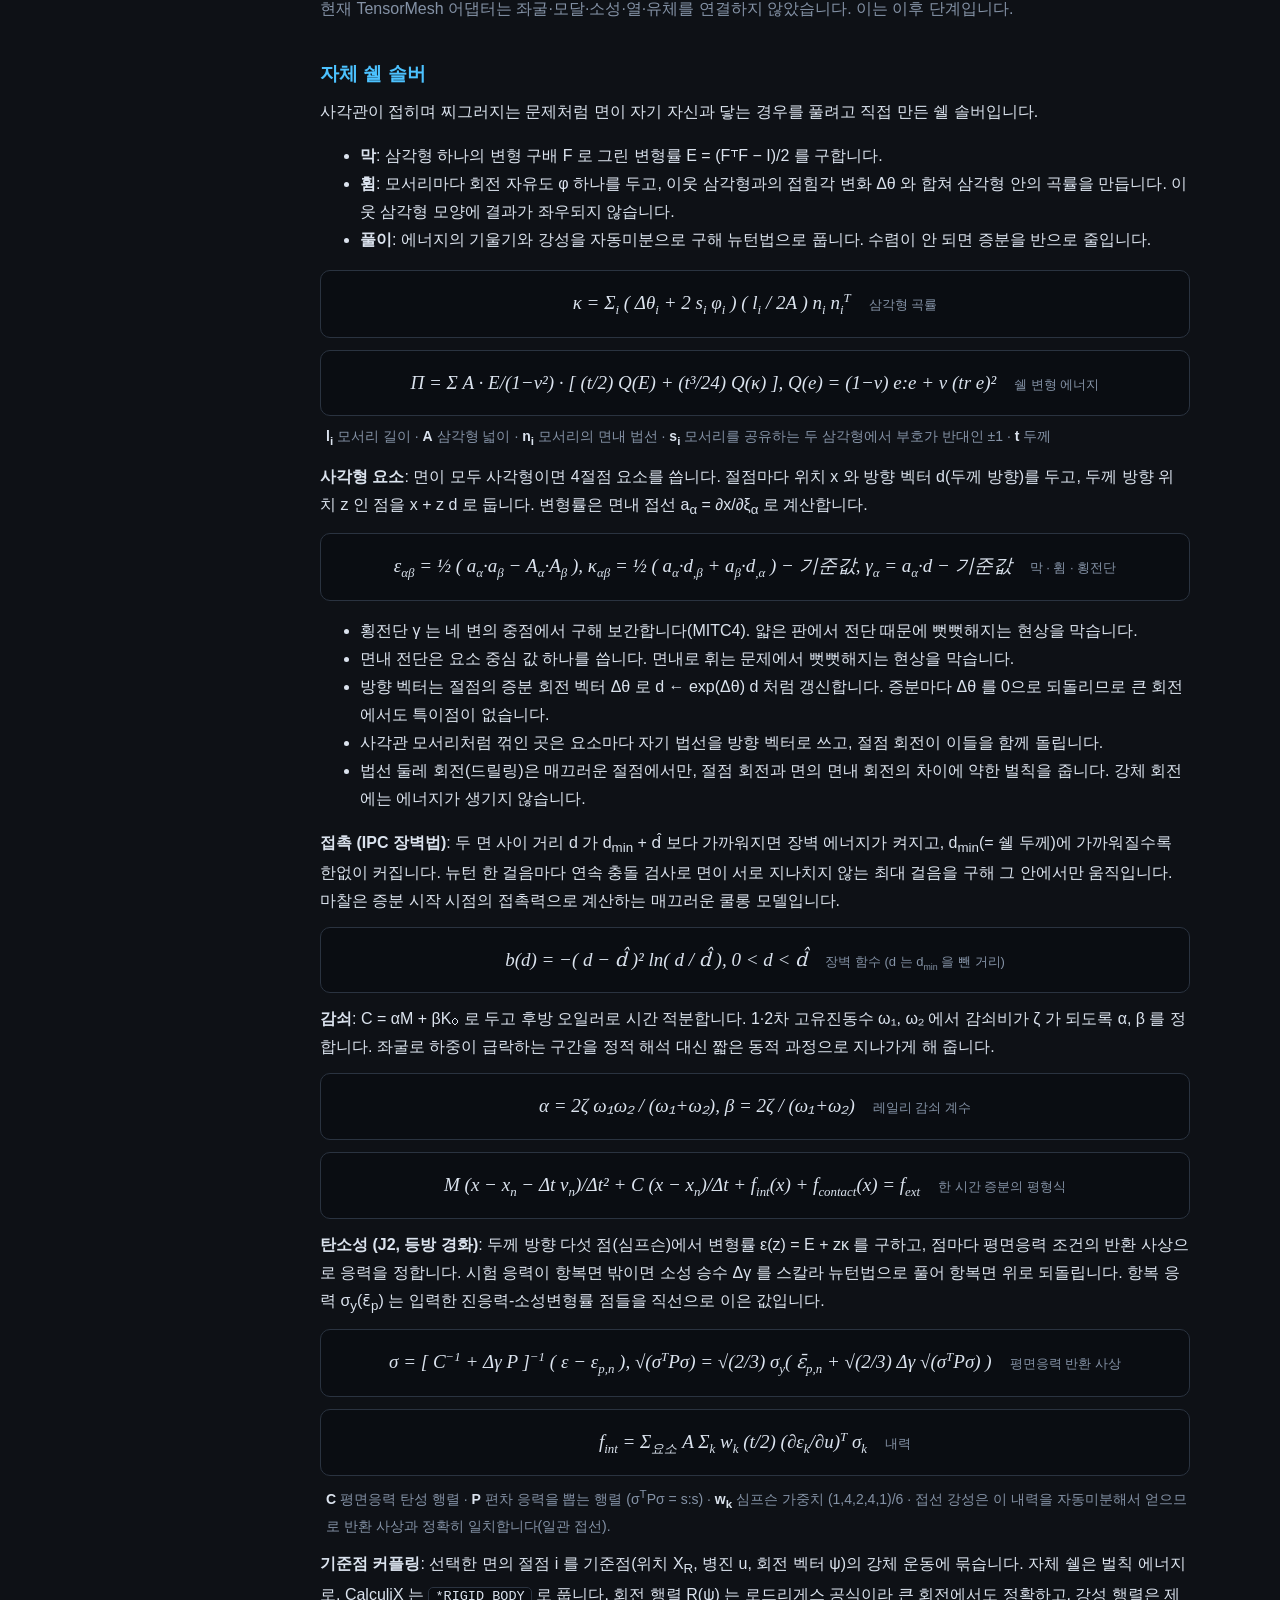
==== commit 4fd09949: "원리 문서 4b 에 BH-web 수식 정리와 논문별 반영 현황 추가 - 바(로그 변형률 탄소성), 바 면적(N5B8 식 5, Woodruff 식 4), 이면각 경사·헤시안, 힌지 " ====
--- a/web/theory.html
+++ b/web/theory.html
@@ -71,9 +71,10 @@
   <a class="sub" href="#fem-load">3-6. 하중과 구속</a>
   <a href="#barhinge">4. 바-힌지 모델</a>
   <a href="#bhweb">4b. BH-web 바-힌지</a>
-  <a class="sub" href="#bh-model">모델</a>
-  <a class="sub" href="#bh-solve">해법</a>
+  <a class="sub" href="#bh-model">모델과 수식</a>
+  <a class="sub" href="#bh-solve">해법과 후처리</a>
   <a class="sub" href="#bh-verify">논문 예제 비교</a>
+  <a class="sub" href="#bh-status">논문별 반영 현황</a>
   <a href="#hinge-fem">5. 접힘선을 FEM으로</a>
   <a href="#solid">6. 솔리드 (TensorMesh)</a>
   <a href="#verify">7. 검증 결과</a>
@@ -244,27 +245,80 @@
 <p>접힐 때 에너지가 막대(늘어남)·패널 휨·접힘선 중 어디에 쓰였는지 비율로 보여 줍니다. 미우라 예제에서 접힘선이 97.8%이고 막대 변형률이 10⁻⁵ 수준이면, 판이 거의 늘어나지 않고 접힘선만으로 접힌 "강체 접힘"에 가깝다는 뜻입니다.</p>
 
 <h2 id="bhweb">4b. BH-web 바-힌지 (오리가미 정밀 해석)</h2>
-<p>기존 간이 바-힌지와 따로 둔 새 솔버입니다(솔버 선택 "BH-web"). 계산 핵심은 웹과 무관한 파이썬 패키지 <code>bhweb</code> 에 있고, 논문 6편의 식을 그대로 옮겨 논문 예제와 비교했습니다.</p>
-<h3 id="bh-model">모델</h3>
-<ul>
-<li><b>패널</b>: 삼각형과 사각형만. 사각형은 N5B8(중심 절점 + 바 8개, Filipov 2017 식 5), 삼각형은 Woodruff 2020 식 4(바 강성 E·A<sub>T</sub>·t/L², 가장 긴 변에 a²/2 + 5/4 배)</li>
-<li><b>바</b>: 하나의 식으로 통일(MERLIN-PLAS, Tang 2026). 로그 변형률 ε = ln(L/L₀), τ = E·εₑ, 반환 사상 소성, 항복을 비우면 탄성</li>
-<li><b>힌지</b>: 선형 또는 탄소성. M = k(θₑ − θ₀), 항복 |M| = (Y + Hα)·L, 알고리즘 접선 kH/(k+H)</li>
-<li><b>설정</b>: E, ν, t, L*, 항복 응력, 기하 접촉. 접힘 강성 K<sub>F</sub> = 1/(L*/(L<sub>F</sub>B) + 1/(0.55B(L<sub>F</sub>/t)<sup>1/3</sup>)) (Filipov 2017), L<sub>F</sub> 는 각 주름 길이로 자동. L* 를 비우면 MERLIN2 기본값 L* = 3·L<sub>F</sub>. 바 면적과 패널 휨은 E, ν, t 로 계산. 재료의 항복 응력(과 경화 계수)이 바 소성에 쓰여 패널 소성을 봅니다. 힌지 소성, 바 면적 직접 지정, 반복 하중 같은 것은 문장(LLM·규칙)이나 예제로 넣는 부가 설정이고, 화면 왼쪽 아래 "부가 설정" 에 모여 보이며 ✕ 로 지웁니다</li>
-<li><b>패널 휨</b>: 사각형은 식 9(짧은 대각선, Σα 보정, 긴 대각선 100배), 삼각형 사이 휨 엣지는 k = 2B·L²/(A₁+A₂)</li>
-<li><b>주름 종류</b>: 접힘/휨/자름(절점 분리)/경계. 평평한 전개도는 내부 엣지를 모두 접힘, 입체는 OBJ <code>hinge_</code> 선과 꺾인 엣지(판정각 이상)를 접힘으로 자동 판정. 주름 편집 모드에서 상자 선택(왼→오 완전 포함, 오→왼 걸침, Shift 추가, Ctrl 제외)으로 바꿉니다</li>
-</ul>
-<h3 id="bh-solve">해법</h3>
-<ul>
-<li>이면각의 경사·헤시안은 닫힌 식(헤시안은 경사식의 전진 미분), 고정 희소 패턴 조립. 수치 미분과 1e-10 수준으로 일치</li>
-<li>변위·목표각 제어: 적응 감쇠 뉴턴(Tang 알고리즘 1) + 에너지 Armijo 선 탐색. 힘 제어: MGDCM 호장법</li>
-<li>반복 하중: <code>cycles</code> 회 만큼 지정 변위를 0 → 목표 → 0 으로 왕복</li>
-<li>기하 접촉: 마찰·감쇠 없이 IPC 장벽(최소 간격 = 평균 바 길이의 0.1%) + 이웃 패널 힌지각 장벽, 연속 충돌 검사로 걸음 제한. 결과에 관통 검사와 접촉 에너지 비율</li>
-<li>기본 그래프 두 개는 항상 나옵니다: 스텝-에너지(접힘, 접힘+바, 접힘+바+휨 = 전체, 소성) 와 하중-변위(지정 변위 자유도의 반력). 절점을 우클릭해 "변위 그래프" 를 누르면 그 절점의 ux·uy·uz 이력이 추가됩니다</li>
-<li>결과 컨투어: 기본은 변형 에너지 밀도(N·mm/mm²). 패널을 잘게 나눈 표시 메쉬 위에서 바·접힘 힌지·휨 힌지 각각의 저장 에너지를 그 요소 선분 주위로 퍼뜨립니다. 퍼짐은 가우스 꼴 exp(−(d/σ)²), σ = 0.2·√(패널 면적), 요소마다 적분이 그 요소 에너지와 같도록 정규화해서 컨투어를 면적분하면 전체 저장 에너지가 됩니다. 접힘 에너지가 크면 그 주름선 주위가, 바 에너지가 크면 그 바 주위가 높게 보입니다. 휨·접힘·늘림·누적 소성 일 밀도와 패널별 합도 따로 볼 수 있습니다</li>
-<li>모드: Kv = λv 또는 Kv = λMv(패널 질량을 사각형 1/5, 삼각형 1/3 씩), free-free 가능</li>
-<li>기구 해석: 패널을 강체로 둔 적합 행렬의 SVD 로 기구 수·자기 응력 수, 구동 주름을 목표각까지 예측(최소 노름) + 가우스-뉴턴 교정. 접힘 주름 3개를 고르면 해공간을 3D 로 그립니다</li>
-</ul>
+<p>기존 간이 바-힌지와 따로 둔 새 솔버입니다(솔버 선택 "BH-web"). 계산 핵심은 웹과 무관한 파이썬 패키지 <code>bhweb</code> 에 있습니다. 논문 6편을 바탕으로 만들었지만 모든 내용을 넣지는 않았고, 무엇을 넣고 무엇을 아직 안 넣었는지는 "논문별 반영 현황" 에 적었습니다.</p>
+<h3 id="bh-model">모델과 수식</h3>
+<p>아래 식은 <code>bhweb</code> 코드에 실제로 들어간 것만 적었습니다. 논문에 있지만 아직 넣지 않은 것은 맨 아래 "논문별 반영 현황" 표에 따로 정리했습니다. 기호: E 탄성계수, ν 푸아송비, t 두께, B = Et³/12(1−ν²) 판 굽힘강성.</p>
+
+<h4>1) 전체 에너지와 평형 (Liu & Paulino, MERLIN)</h4>
+<div class="eq">Π(x) = Σ<sub>바</sub> U<sub>b</sub> + Σ<sub>힌지</sub> U<sub>h</sub> − λ f<sup>T</sup>u<span class="n">총 퍼텐셜</span></div>
+<div class="eq">T = ∂Π/∂x , &nbsp; K = ∂²Π/∂x²<span class="n">내력과 접선 강성</span></div>
+<p class="where">절점 좌표 x 만 미지수(회전 자유도 없음). 힘 제어는 λ 를, 변위 제어는 지정 자유도를 단계별로 키웁니다.</p>
+
+<h4>2) 바 (Tang 2026 MERLIN-PLAS, 로그 변형률 탄소성)</h4>
+<div class="eq">λ<sub>s</sub> = L / L<sub>0</sub> , &nbsp; ε = ln λ<sub>s</sub> = ε<sub>e</sub> + ε<sub>p</sub> , &nbsp; τ = E ε<sub>e</sub><span class="n">신장비와 키르히호프 응력</span></div>
+<div class="eq">f = |τ<sup>tr</sup>| − (Y + H α) , &nbsp; Δγ = f / (E + H) , &nbsp; α ← α + Δγ<span class="n">반환 사상 (f &gt; 0 일 때)</span></div>
+<div class="eq">S = τ / λ<sub>s</sub><sup>2</sup> , &nbsp; C = (C<sub>b</sub> − 2τ) / λ<sub>s</sub><sup>4</sup> , &nbsp; C<sub>b</sub> = E (탄성) 또는 EH/(E+H) (소성)<span class="n">2차 PK 응력과 접선</span></div>
+<div class="eq">T<sub>b</sub> = A S d / L<sub>0</sub> , &nbsp; K<sub>b</sub> = A C L<sup>2</sup>/L<sub>0</sub><sup>3</sup> n n<sup>T</sup> + A S / L<sub>0</sub> I , &nbsp; U<sub>b</sub> = ½ A L<sub>0</sub> E ε<sub>e</sub><sup>2</sup><span class="n">바 내력·강성·저장 에너지</span></div>
+<p class="where">d 바 벡터, n = d/L. Y 는 재료 항복 응력, H 는 재료 경화 계수(비우면 탄성). 수치 안정을 위해 소성 접선은 1e-3 E 아래로 내려가지 않게 했습니다(수렴 해는 그대로).</p>
+
+<h4>3) 바 면적 (두께로 계산)</h4>
+<div class="eq">A<sub>X</sub> = t (H<sup>2</sup> − ν W<sup>2</sup>) / (2H(1−ν<sup>2</sup>)) , &nbsp; A<sub>Y</sub> = t (W<sup>2</sup> − ν H<sup>2</sup>) / (2W(1−ν<sup>2</sup>))<span class="n">사각 패널 변 (Filipov 2017 식 5)</span></div>
+<div class="eq">A<sub>D</sub> = t ν (H<sup>2</sup> + W<sup>2</sup>)<sup>3/2</sup> / (2HW(1−ν<sup>2</sup>))<span class="n">사각 패널 중심-꼭짓점 바 (N5B8)</span></div>
+<div class="eq">k<sub>bar</sub> = E A<sub>T</sub> t / L<sup>2</sup> → A = A<sub>T</sub> t / L , &nbsp; 가장 긴 변은 × (a<sup>2</sup>/2 + 5/4)<span class="n">삼각 패널 (Woodruff 2020 식 4)</span></div>
+<p class="where">W, H 는 사각형 마주 보는 변 길이의 평균. A<sub>T</sub> 는 삼각형 면적, a 는 나머지 두 변의 길이 비(긴 쪽/짧은 쪽). 공유 변은 양쪽 패널 몫을 더합니다. 부가 설정으로 MERLIN2 다각형 식 A = 2 S t / ((1−ν) Σ L<sub>i</sub>) 를 고를 수 있고, ν 가 커서 A<sub>X</sub>, A<sub>Y</sub> 가 음이 되는 것을 막으려고 0.05 t·변 길이를 하한으로 두었습니다(논문에는 없는 안전장치).</p>
+
+<h4>4) 이면각 (Liu & Paulino 닫힌 식)</h4>
+<div class="eq">θ ∈ [0, 2π) , &nbsp; 평면 = π , &nbsp; 힌지 절점 (i, j, k, l), 회전축 j–k<span class="n">이면각 정의</span></div>
+<div class="eq">∂θ/∂x<sub>i</sub> = |r<sub>kj</sub>| m / |m|<sup>2</sup> , &nbsp; ∂θ/∂x<sub>l</sub> = −|r<sub>kj</sub>| n / |n|<sup>2</sup> , &nbsp; ∂θ/∂x<sub>j</sub>, ∂θ/∂x<sub>k</sub> 는 투영 계수로<span class="n">경사</span></div>
+<p class="where">m = r<sub>ij</sub>×r<sub>kj</sub>, n = r<sub>kj</sub>×r<sub>kl</sub>. 헤시안은 이 경사식을 전진 모드 이중수로 정확히 미분해 얻습니다(유한 차분 없음). 수치 미분과 1e-10 수준으로 일치합니다. 증분 사이에는 2π 넘김을 풀어(unwrap) 같은 가지를 따라갑니다.</p>
+
+<h4>5) 힌지 (선형·탄소성, Tang 2026)</h4>
+<div class="eq">M = k (θ − θ<sub>p</sub>) , &nbsp; f = |M<sup>tr</sup>| − (Y<sub>h</sub> + H<sub>h</sub> α<sub>h</sub>) L , &nbsp; Δγ = f / (k + H<sub>h</sub> L)<span class="n">힌지 반환 사상</span></div>
+<div class="eq">T<sub>h</sub> = M ∇θ , &nbsp; K<sub>h</sub> = k<sub>t</sub> ∇θ ⊗ ∇θ + M ∇<sup>2</sup>θ , &nbsp; U<sub>h</sub> = ½ k (θ − θ<sub>p</sub>)<sup>2</sup><span class="n">힌지 내력·강성</span></div>
+<p class="where">θ<sub>p</sub> 는 처음에 θ<sub>0</sub>(처음 형상의 각, 휨은 부가 설정으로 평면 π). k<sub>t</sub> 는 탄성이면 k, 소성이면 k H<sub>h</sub> L/(k + H<sub>h</sub> L). 힌지 항복 Y<sub>h</sub>, H<sub>h</sub> 는 길이당 값으로 받아 힌지 길이 L 을 곱합니다(부가 설정, 기본은 탄성).</p>
+
+<h4>6) 패널 휨</h4>
+<div class="eq">K<sub>B</sub> = (0.55 − 0.42 Σα/π) B (D<sub>S</sub>/t)<sup>1/3</sup> , &nbsp; π/2 ≤ Σα ≤ π<span class="n">사각 패널 짧은 대각선 (Filipov 2017 식 9)</span></div>
+<p class="where">D<sub>S</sub> 짧은 대각선 길이, Σα 는 짧은 대각선 양 끝 꼭짓점의 (π − 내각) 합을 [π/2, π] 로 자른 값. N5B8 은 대각선마다 반쪽 힌지 2개라 각 K<sub>B</sub>/2, 긴 대각선은 × 100 (Filipov 권장 약 100배).</p>
+<div class="eq">k<sub>b</sub> = 2 B L<sup>2</sup> / (A<sub>1</sub> + A<sub>2</sub>)<span class="n">삼각형 사이 휨 엣지 (Woodruff 2020 식 11, ν=0 이면 Et³L²/6(A₁+A₂))</span></div>
+
+<h4>7) 접힘 강성 (Filipov 2017, MERLIN2 auto)</h4>
+<div class="eq">K<sub>ℓ</sub> = L<sub>F</sub> B / L* , &nbsp; K<sub>m</sub> = 0.55 B (L<sub>F</sub>/t)<sup>1/3</sup> , &nbsp; K<sub>F</sub> = 1 / (1/K<sub>ℓ</sub> + 1/K<sub>m</sub>)<span class="n">주름 하나의 회전 강성 (N·mm/rad)</span></div>
+<p class="where">L<sub>F</sub> 는 주름 길이(자동), L* 는 화면의 L* (mm). 비우면 MERLIN2 기본값 L* = 3·L<sub>F</sub> 를 주름마다 씁니다.</p>
+
+<h4>8) 질량 (모드 해석)</h4>
+<div class="eq">사각 패널: ρ t S / 5 씩 꼭짓점 4개 + 중심 1개 , &nbsp; 삼각 패널: ρ t S / 3 씩<span class="n">집중 질량</span></div>
+
+<h3 id="bh-solve">해법과 후처리</h3>
+<h4>변위·목표각 제어: 적응 감쇠 뉴턴 (Tang 2026 알고리즘 1 + 보강)</h4>
+<div class="eq">Δλ = β h<sub>0</sub> , &nbsp; K<sub>ff</sub> Δu = −R<sub>f</sub> , &nbsp; x ← x + a c Δu<span class="n">증분과 반복</span></div>
+<p class="where">수렴 실패 시 β 를 반으로, 감쇠 c 를 0.75 배로(하한 0.2) 줄이고 다시 시도합니다. Tang 알고리즘에 더해 (1) 증분 시작에 이전 수렴 상태의 강성으로 지정 변위 증분을 반영하는 접선 예측, (2) 이후는 할선 예측, (3) 매 반복 퍼텐셜 Π 의 Armijo 선 탐색(a 를 반씩 줄임, 하강 방향일 때만) 을 넣었습니다. 반복 하중은 지정 변위를 0 → 지정값 → (되돌림) → 0 으로 반복 횟수만큼 왕복합니다.</p>
+<h4>힘 제어: MGDCM (Leon 2014, MERLIN)</h4>
+<div class="eq">δu<sub>F</sub> = K<sup>−1</sup> f , &nbsp; δu<sub>R</sub> = K<sup>−1</sup> R<span class="n">반복마다 두 방향</span></div>
+<div class="eq">첫 반복: δλ = ± Δλ<sub>0</sub> r √|δu<sub>F,1</sub><sup>T</sup>δu<sub>F,1</sub> / δu<sub>F</sub><sup>T</sup>δu<sub>F</sub>| , &nbsp; 이후: δλ = −δu<sub>F,first</sub><sup>T</sup>δu<sub>R</sub> / δu<sub>F,first</sub><sup>T</sup>δu<sub>F</sub><span class="n">일반 변위 제어</span></div>
+<p class="where">부호는 직전 증분 접선과의 내적으로 정하고, 반복 수에 따라 반경 r 을 늘리거나(×1.25) 줄입니다.</p>
+<h4>모드·자유도·기구 해석</h4>
+<div class="eq">K v = λ v &nbsp; 또는 &nbsp; K v = λ M v<span class="n">모드 (free-free 가능)</span></div>
+<div class="eq">C = ∂g/∂x , &nbsp; g = [바 길이, 접힘이 아닌 힌지 각] , &nbsp; 기구 수 = n<sub>dof</sub> − rank C − (구속 없으면 6) , &nbsp; 자기 응력 수 = n<sub>g</sub> − rank C<span class="n">패널 강체 가정 (SVD, 상대 허용 1e-7)</span></div>
+<p class="where">강체 접힘 경로는 구동 주름 각 증분을 최소 노름 예측 Δx = C⁺[0; Δθ] 로 주고 가우스-뉴턴으로 g 를 맞춥니다. 미우라에서 tan(ρ곧은/2)/tan(ρ지그재그/2) = cos γ 가 1e-8 이하로 맞습니다.</p>
+<h4>기하 접촉 (마찰·감쇠 없음)</h4>
+<div class="eq">b(d) = −(d − d̂)<sup>2</sup> ln(d/d̂) &nbsp; (d &lt; d̂) , &nbsp; d̂ = 평균 바 길이의 0.1 %<span class="n">IPC 장벽 (면 사이)</span></div>
+<p class="where">이웃 패널은 꼭짓점을 공유해 IPC 에서 빠지므로, 힌지마다 d = h·θ, h·(2π−θ) (h 는 날개 높이) 에 같은 장벽을 따로 둡니다. 걸음마다 연속 충돌 검사로 관통 전까지만 움직입니다.</p>
+<h4>결과 컨투어 (요소 에너지 분포)</h4>
+<div class="eq">e(p) = Σ<sub>요소</sub> U<sub>e</sub> w<sub>e</sub>(p) , &nbsp; w<sub>e</sub>(p) ∝ exp(−(d<sub>e</sub>(p)/σ)<sup>2</sup>) , &nbsp; ∫ w<sub>e</sub> dA = 1 , &nbsp; σ = 0.2 √A<sub>패널</sub><span class="n">변형 에너지 밀도 (N·mm/mm²)</span></div>
+<p class="where">d<sub>e</sub>(p) 는 표시 점에서 요소 선분(바, 힌지 축)까지 거리. 요소 에너지는 Ub, Uh 그대로라 ∫e dA = 전체 저장 에너지입니다. 기본 그래프 두 개(스텝-에너지: 접힘, 접힘+바, 접힘+바+휨, 소성 / 하중-변위)는 항상 나오고, 절점 우클릭으로 변위 이력을 뽑습니다.</p>
+
+<h3 id="bh-status">논문별 반영 현황</h3>
+<table>
+<tr><th>논문</th><th>반영</th><th>아직 안 넣은 것</th></tr>
+<tr><td>Filipov 외 2017 (N5B8)</td><td>바 면적 식 5, 패널 휨 식 9, 접힘 K<sub>ℓ</sub>·K<sub>m</sub> 직렬, 고유치·밴드 구조 확인</td><td>대변형 초선형 패널 휨 (M ∝ θ<sup>4/3</sup>), N4B5·N4B6 선택</td></tr>
+<tr><td>Liu & Paulino 2016 (MERLIN)</td><td>비선형 정식화, MGDCM</td><td>Ogden 초탄성 바(로그 변형률로 통일), 강화 선형 힌지(θ<sub>1</sub>, θ<sub>2</sub> 밖에서 발산하는 국부 관통 방지 — 기하 접촉으로 대신)</td></tr>
+<tr><td>Liu & Paulino 2018 (MERLIN2)</td><td>auto 모드(E, ν, t, L*; 기본 L*/L<sub>F</sub> = 3), ZeroBend(그대로/평면), 변위 하중, OBJ, 다각형 균일 바 면적(삼각형 선택)</td><td>5각형 이상 다각형과 내부점 X*(삼·사각형만 받기로 함), auto 모드의 초선형 휨</td></tr>
+<tr><td>Tang 외 2026 (MERLIN-PLAS)</td><td>바·힌지 반환 사상, 알고리즘 접선, 적응 감쇠 뉴턴, 단일 주름, 크레슬링 반복(정성 일치)</td><td>Sareh 비틀림·모프·쌍안정 미우라 예제, 힌지 Y·H 가 길이당인지 총합인지 확인 못 함, 크레슬링 바 면적(논문에 없음)</td></tr>
+<tr><td>Woodruff & Filipov 2020</td><td>삼각형 바 식 4, 휨 식 11, 띠 인장·굽힘·면내 시험</td><td>비틀림 2배 차이 원인, 원뿔·부채 예제, 곡선 주름 재분할</td></tr>
+<tr><td>Khawale 외 2026 (키리가미)</td><td>자름 = 절점 분리</td><td>바 보정 F<sub>s</sub> = 0.85, 휨 보정 F<sub>B</sub> = 0.125, 자름 끝 3절점 면내 회전 스프링 U = ½k<sub>R</sub>(α−α<sub>0</sub>)<sup>2</sup></td></tr>
+</table>
+
 <h3 id="bh-verify">논문 예제 비교</h3>
 <table>
 <tr><th>예제 (프리셋)</th><th>논문</th><th>BH-web</th></tr>
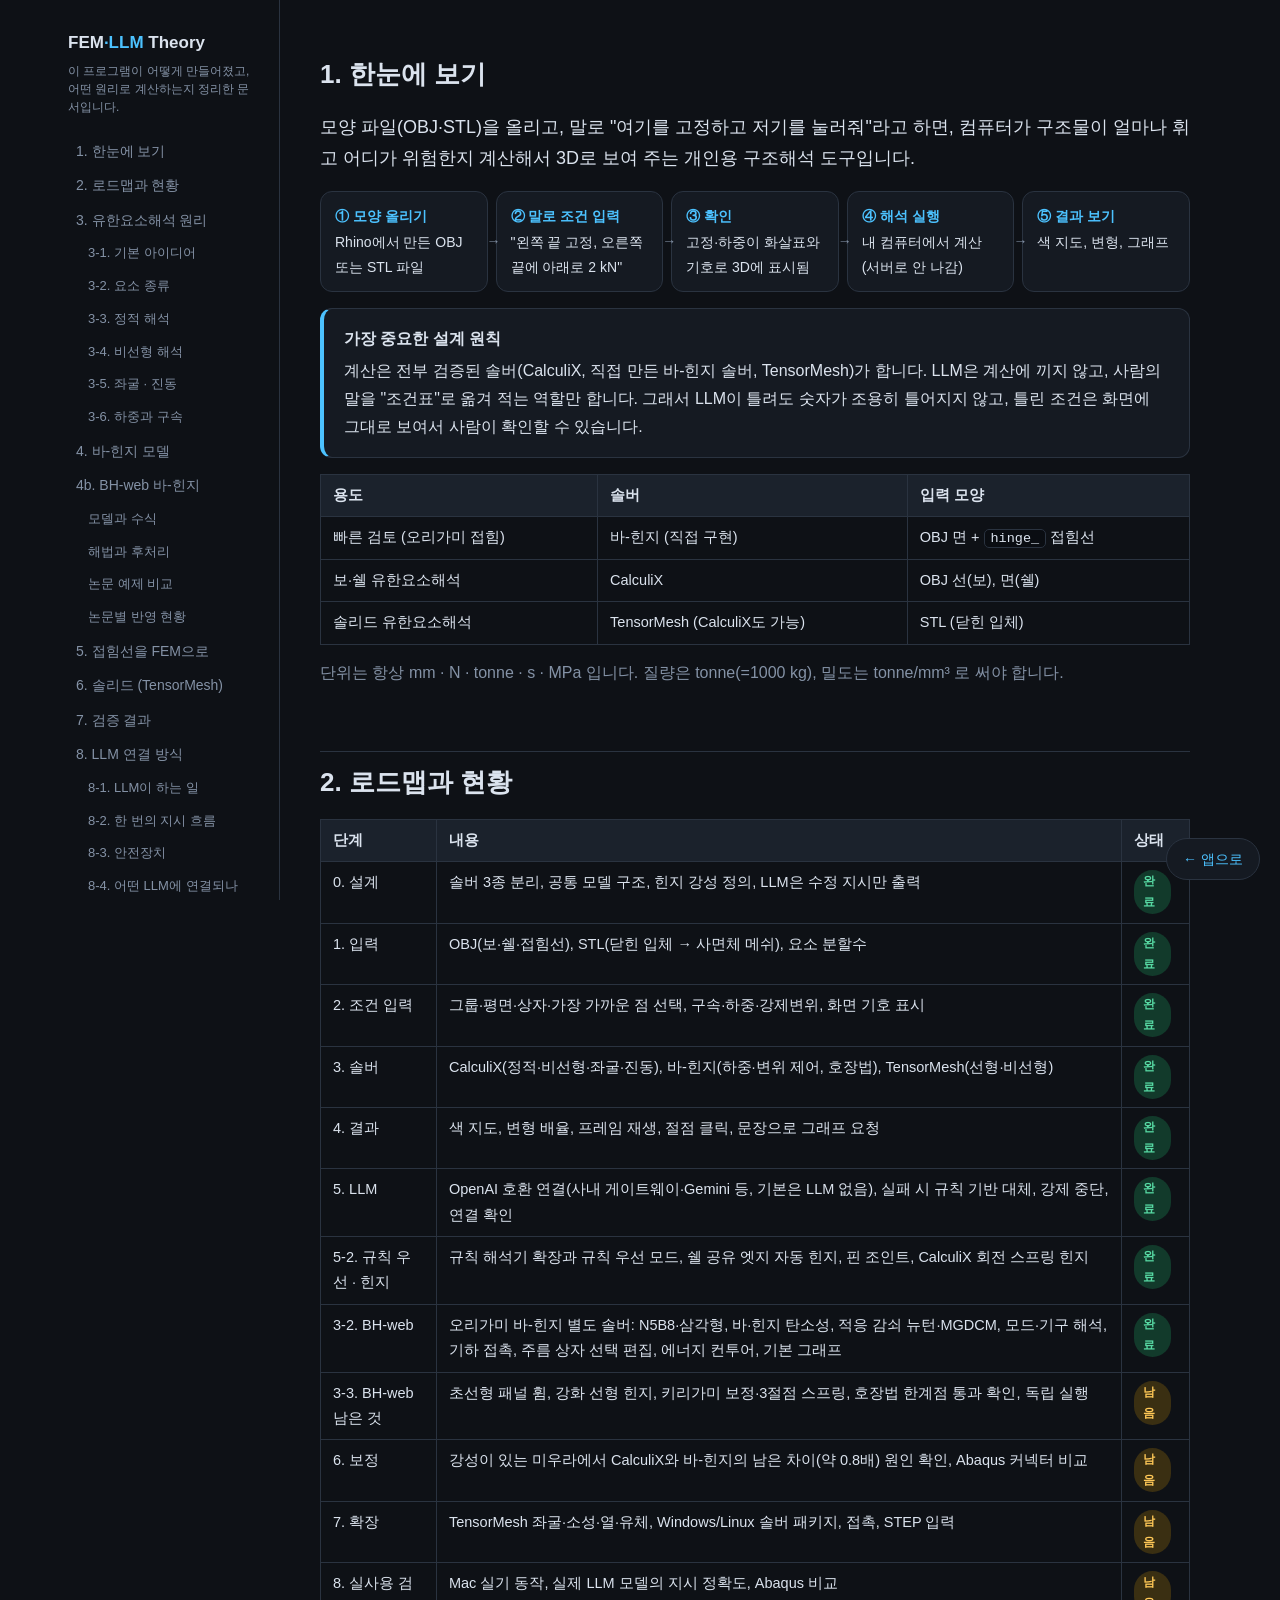
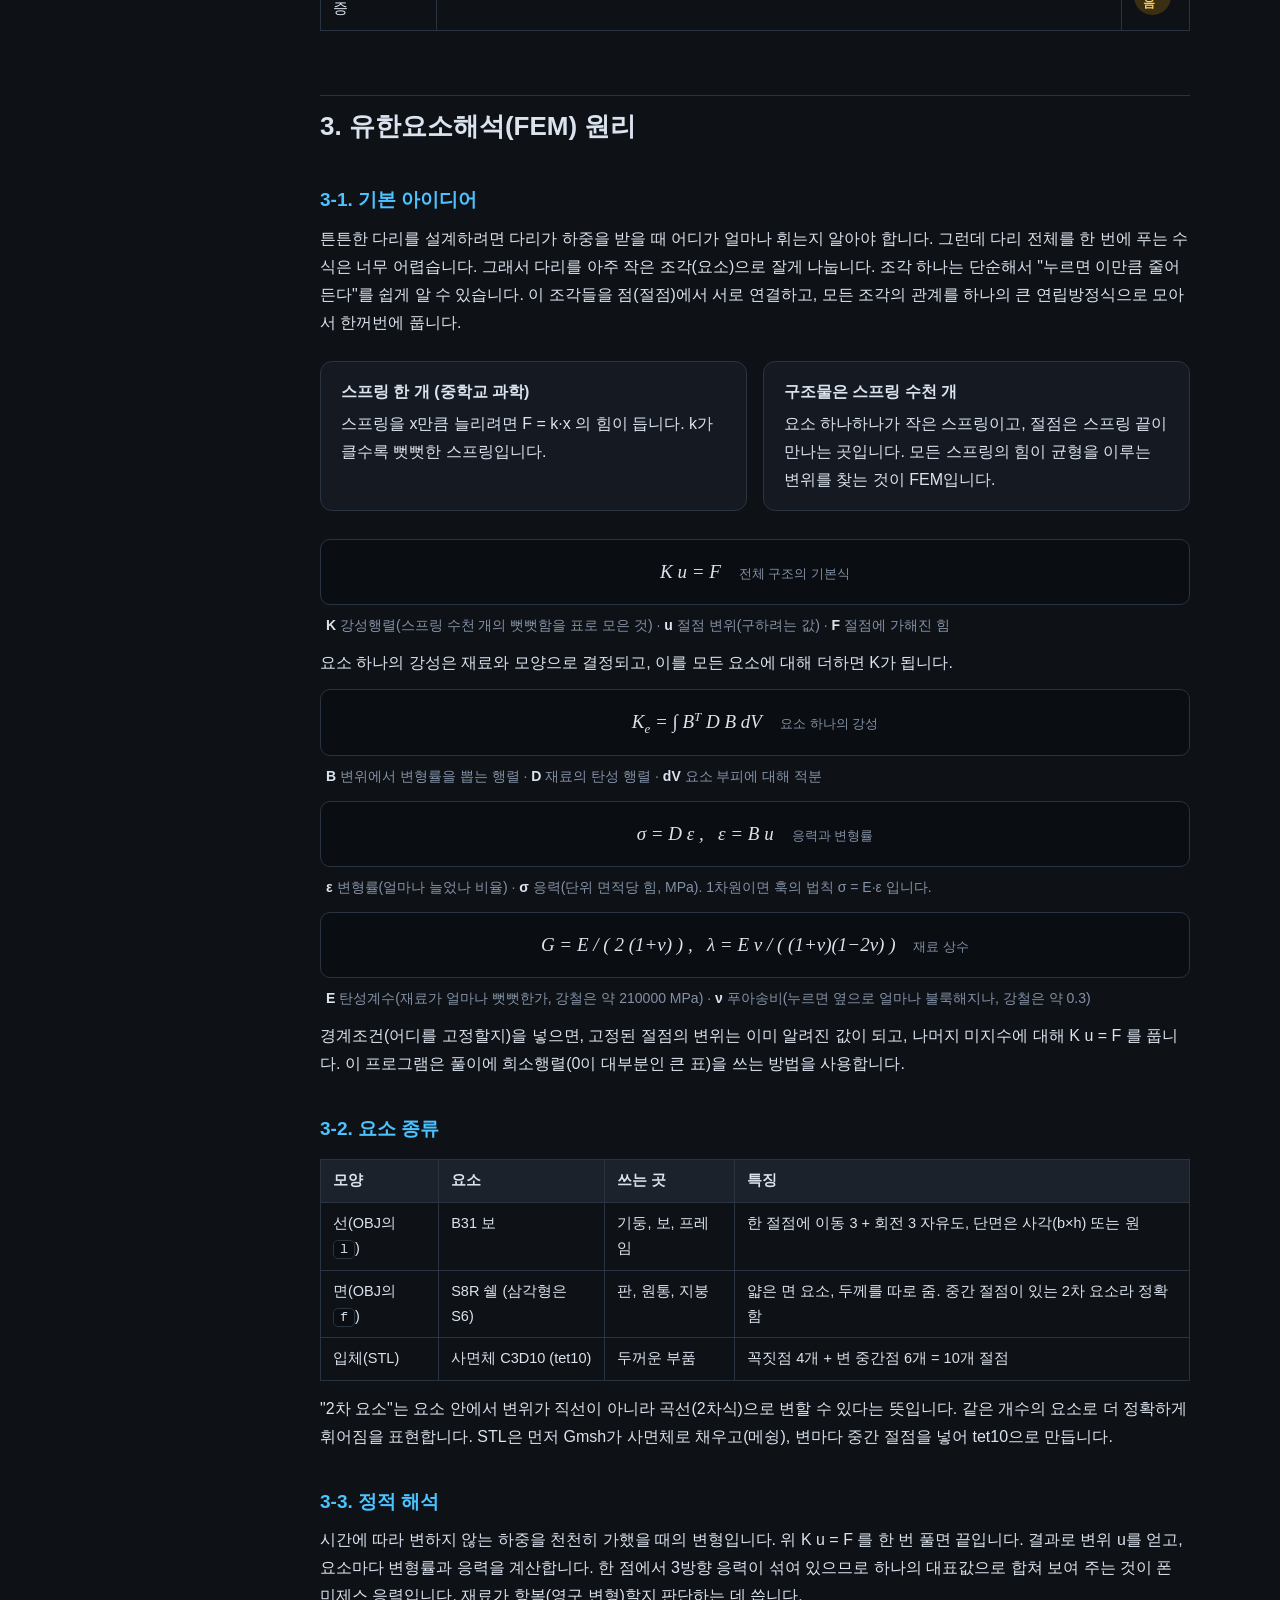
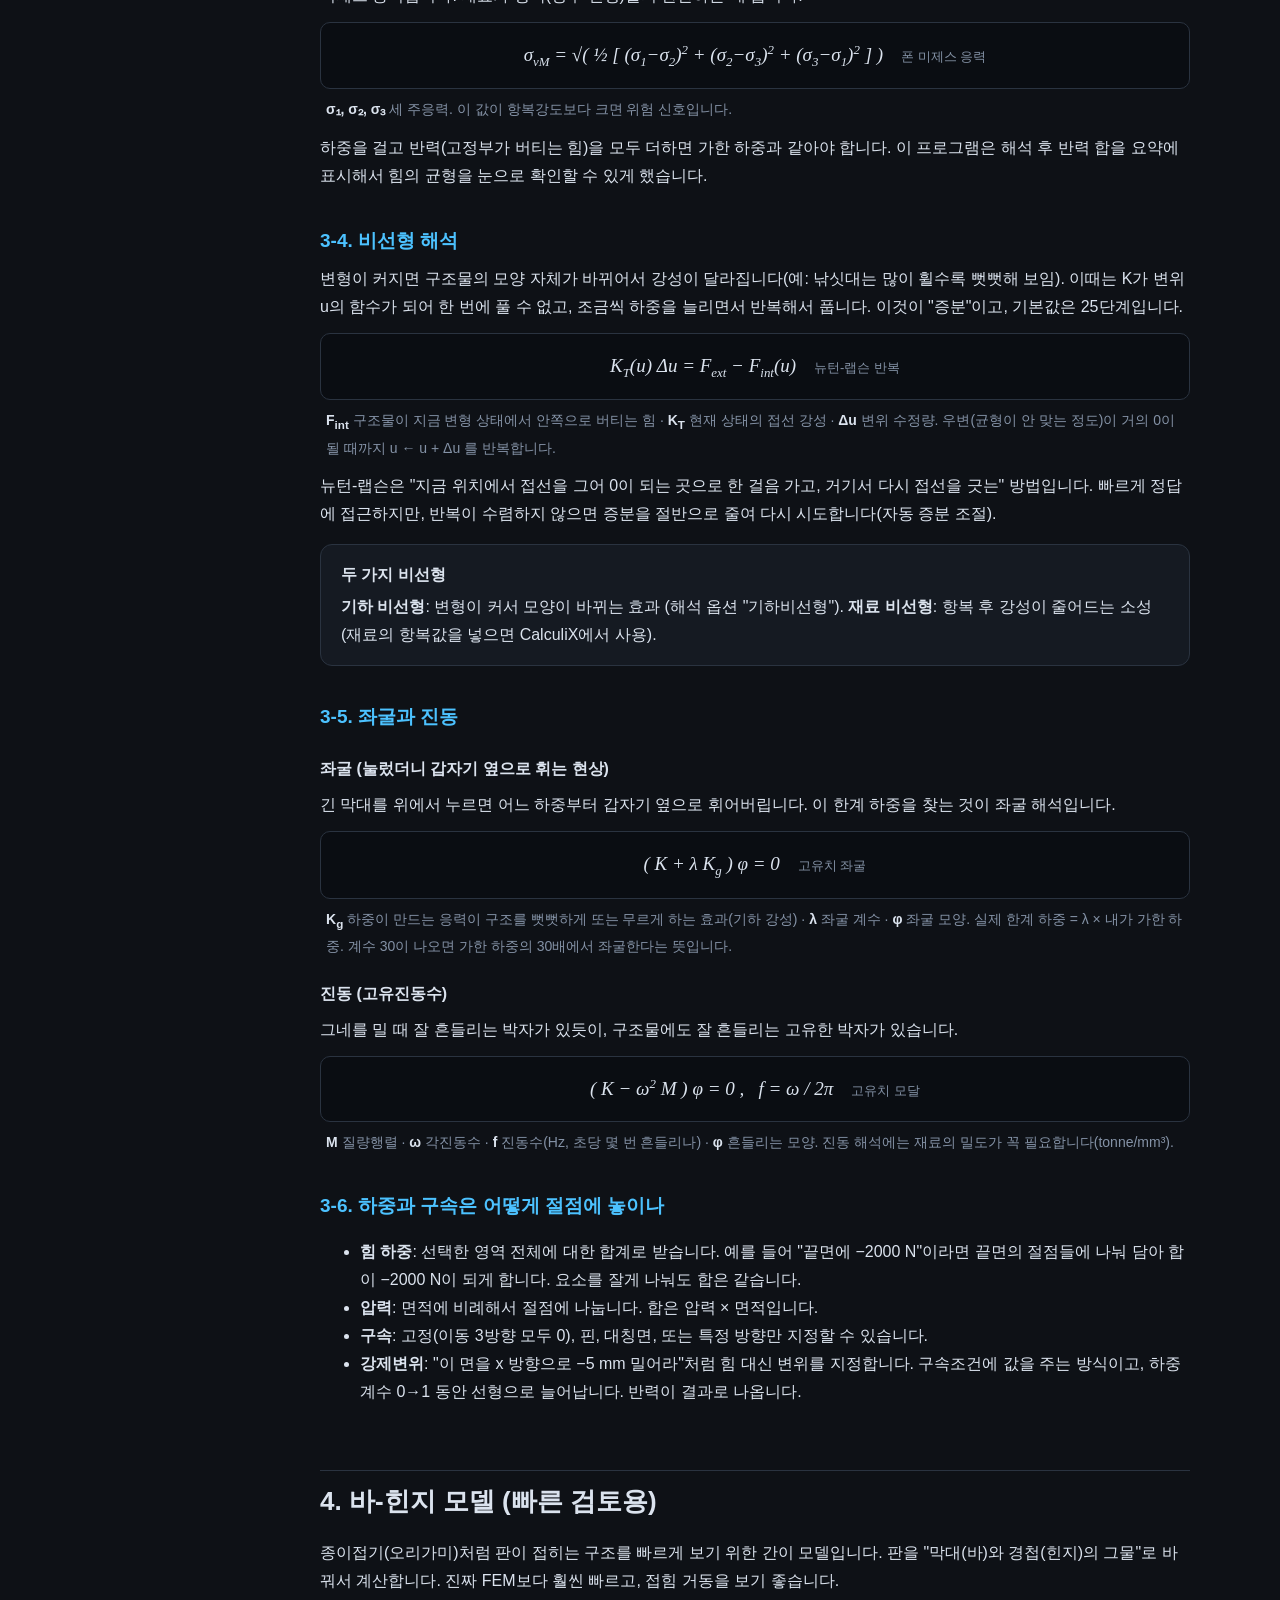
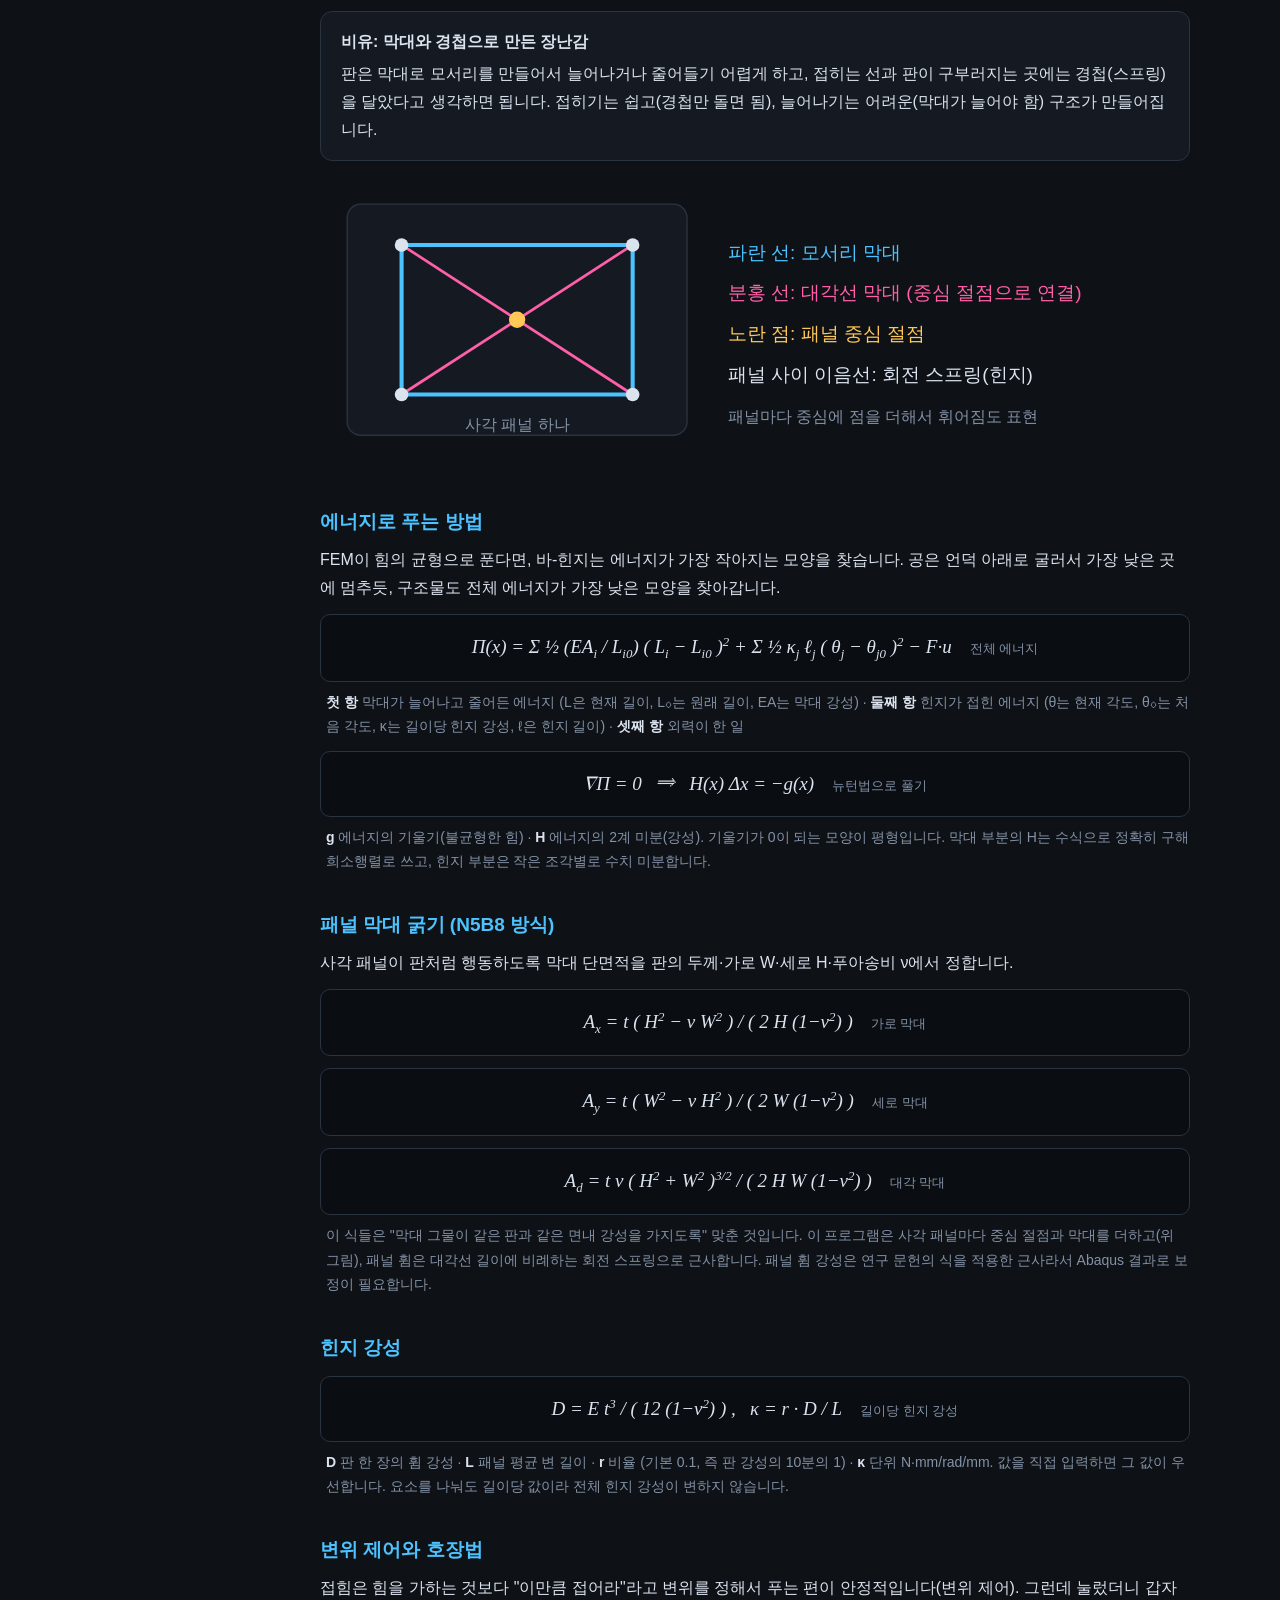
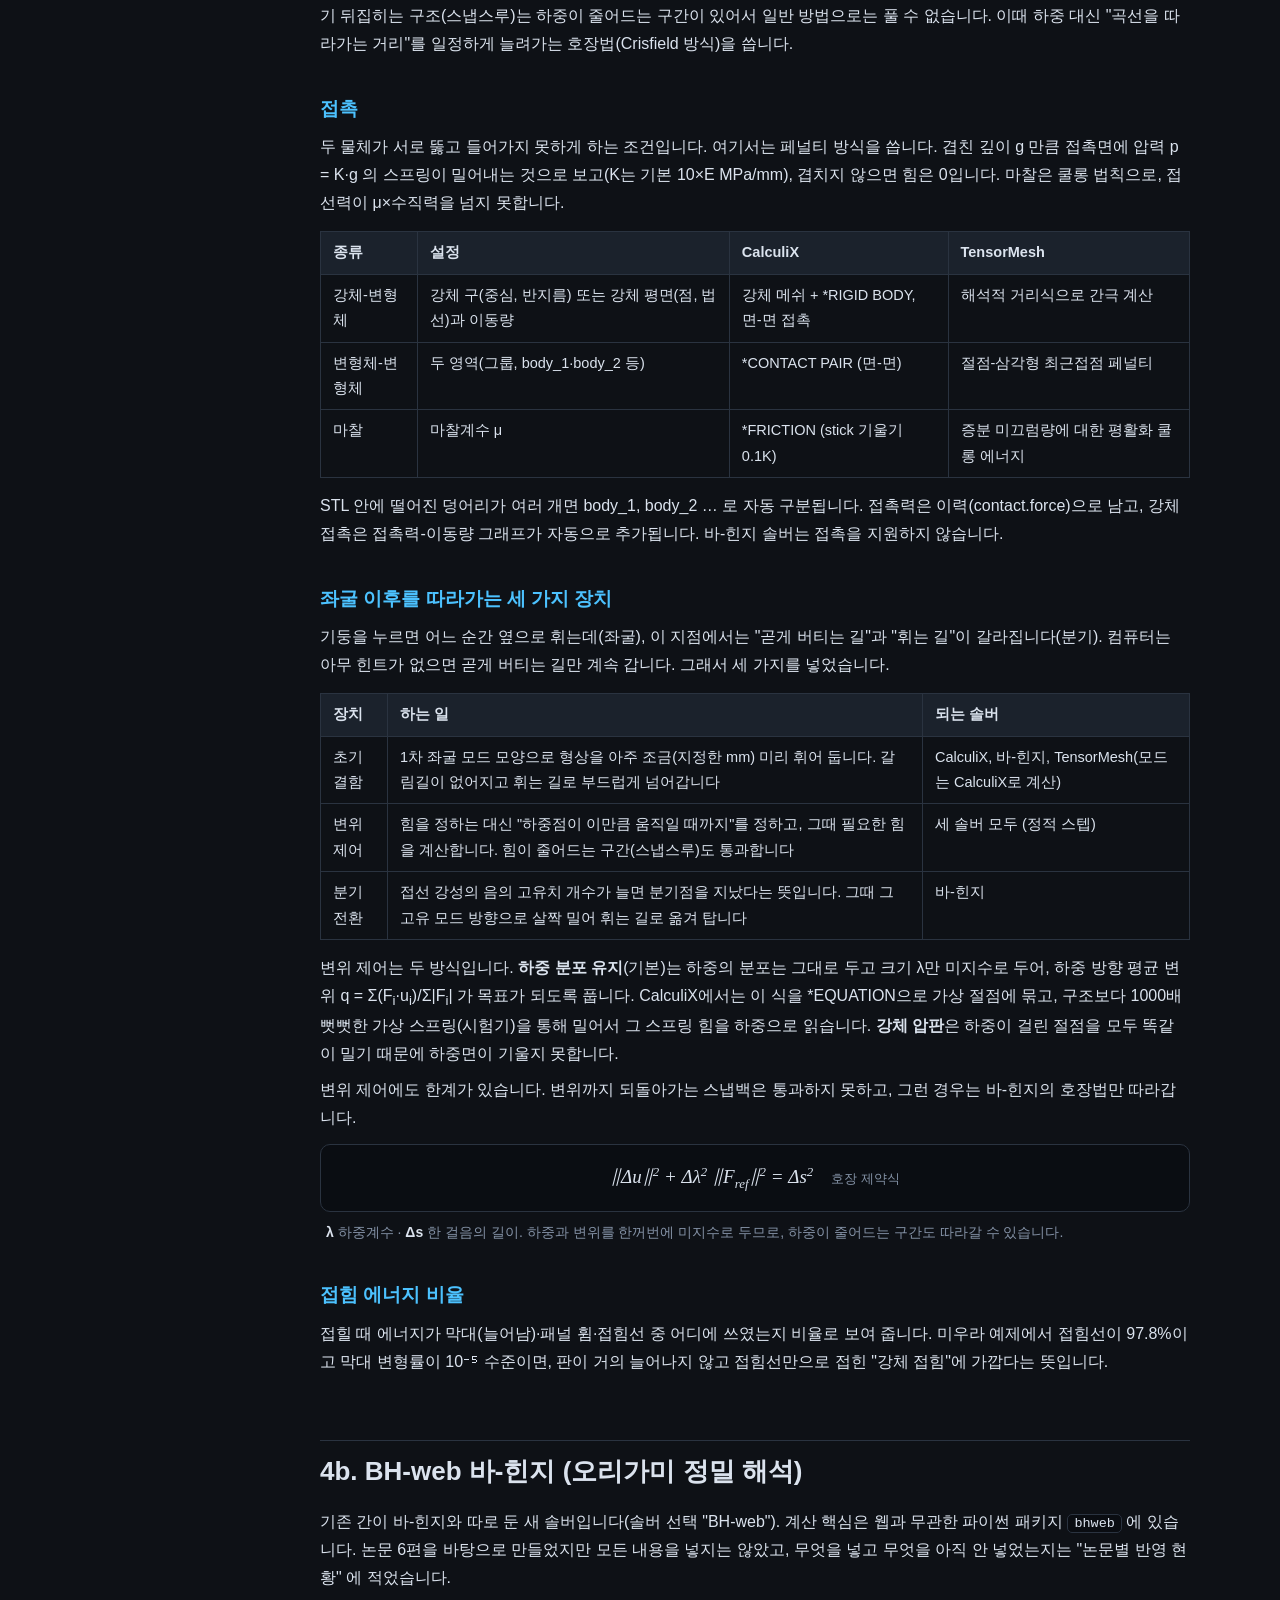
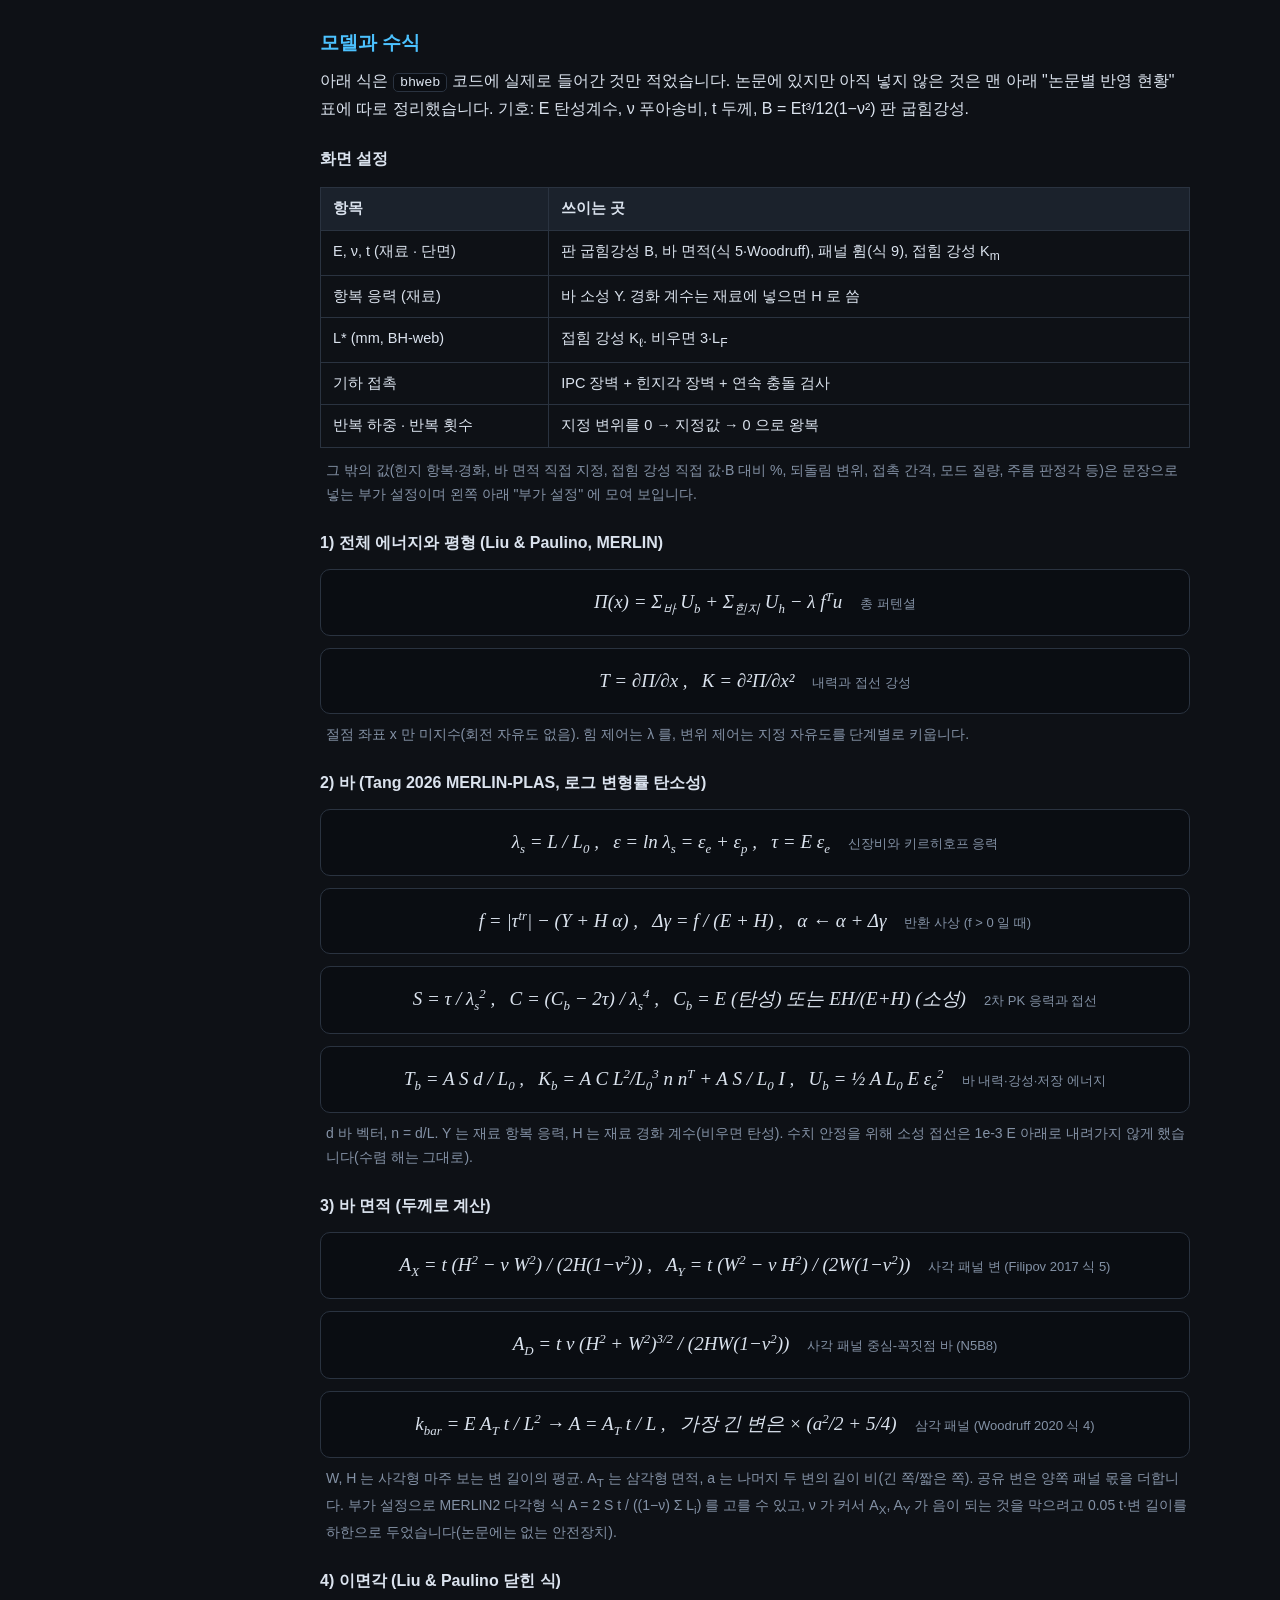
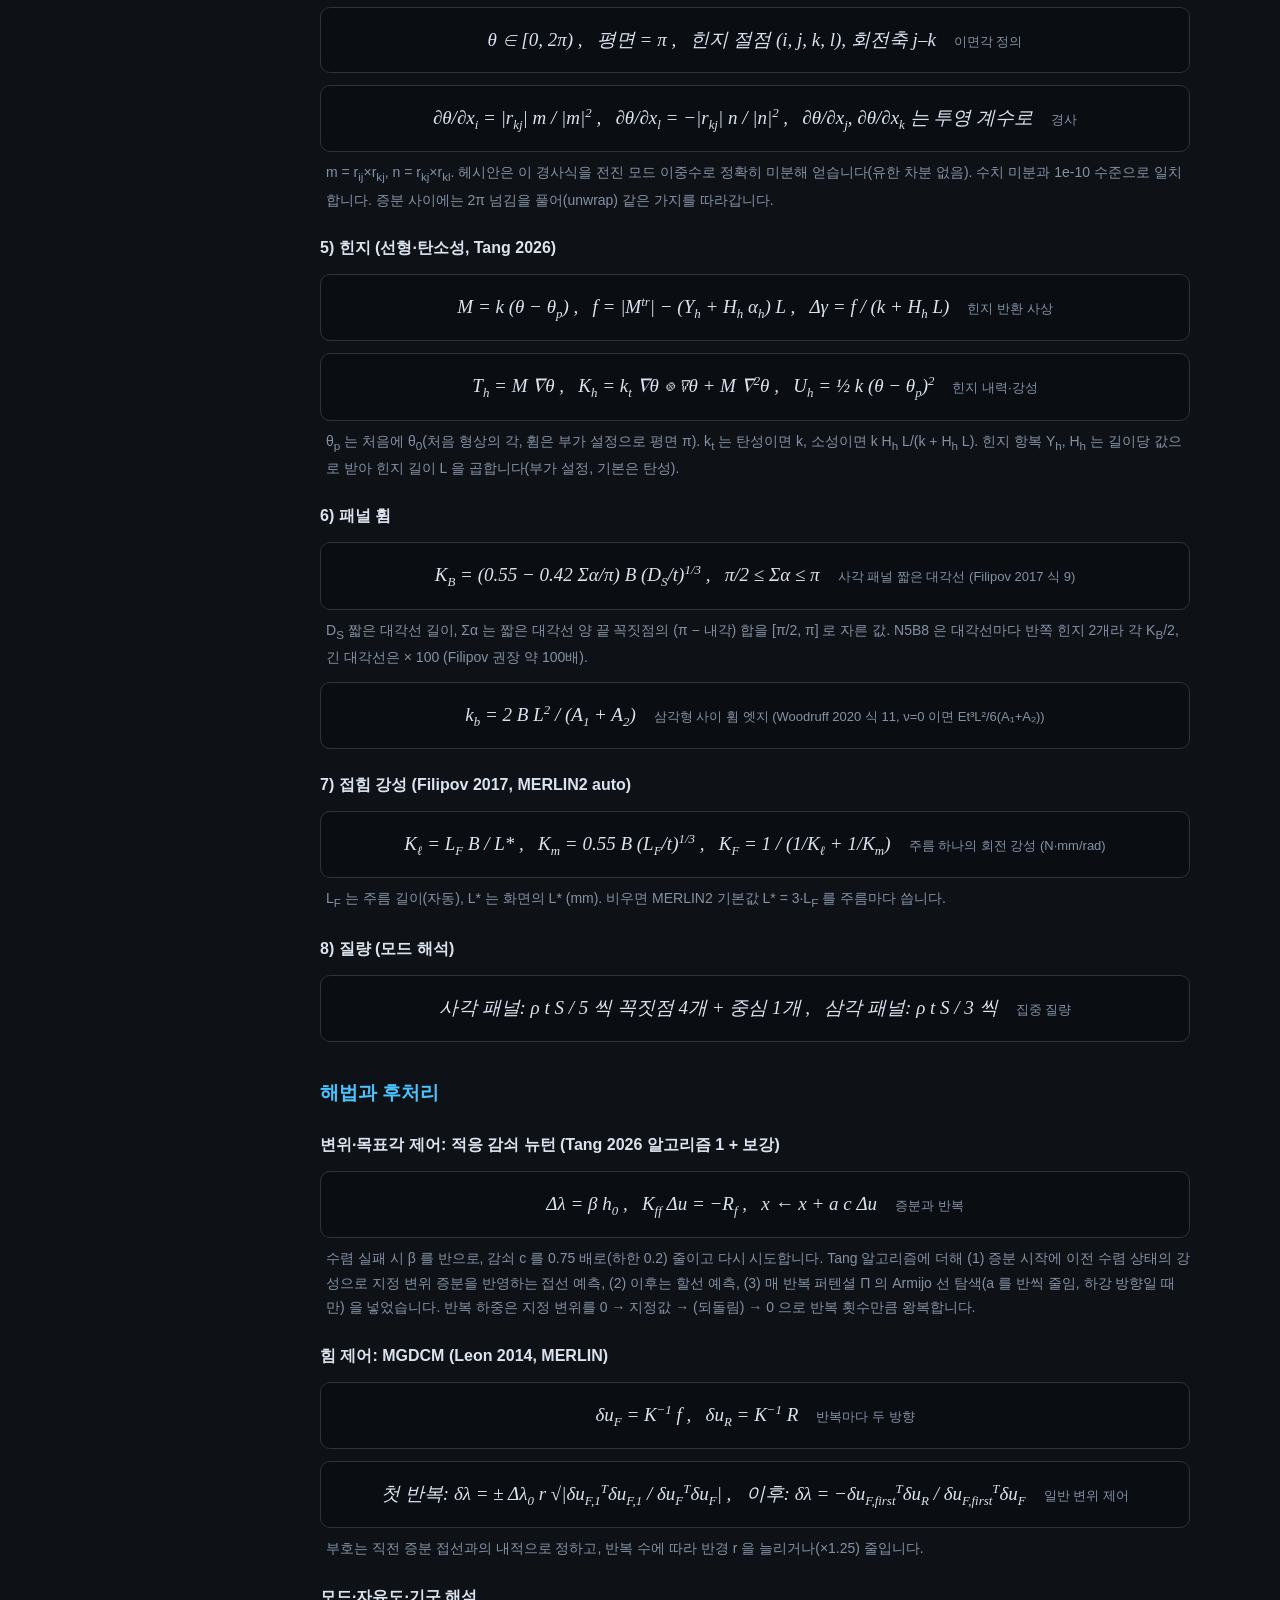
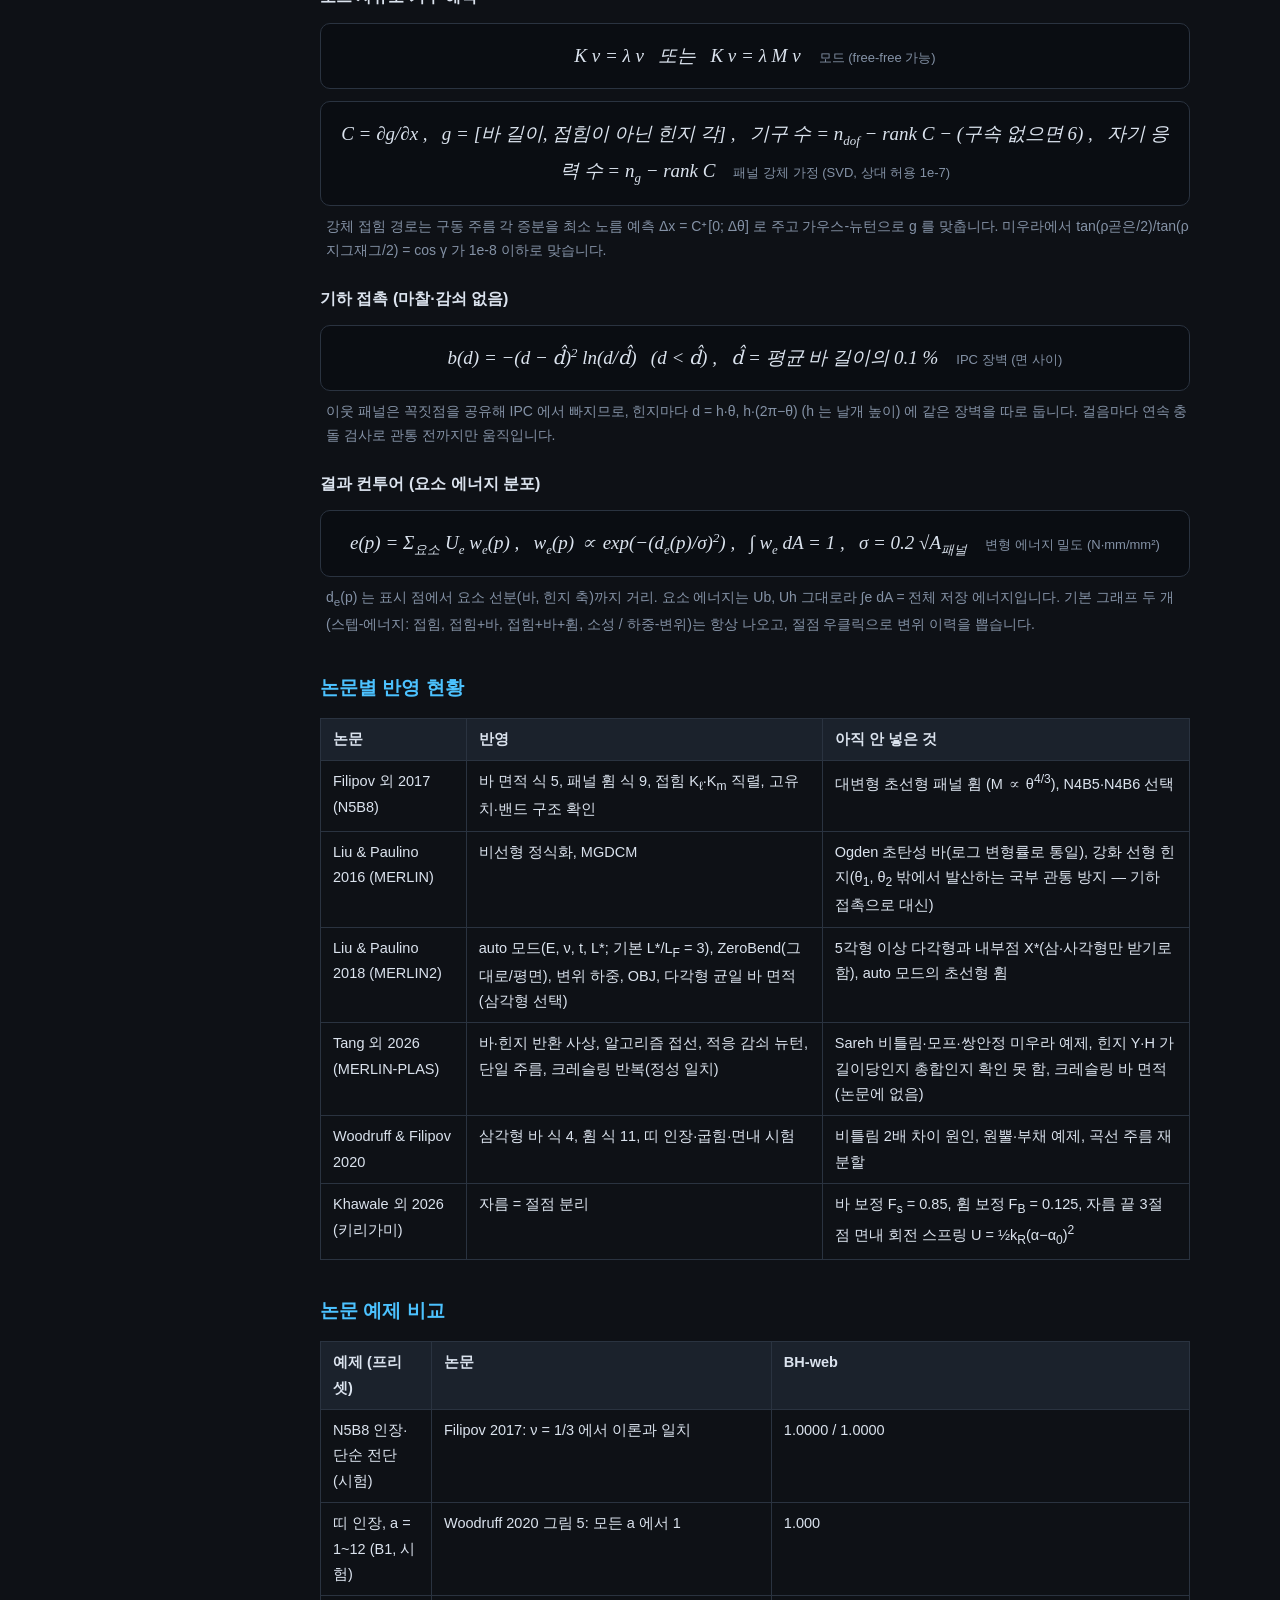
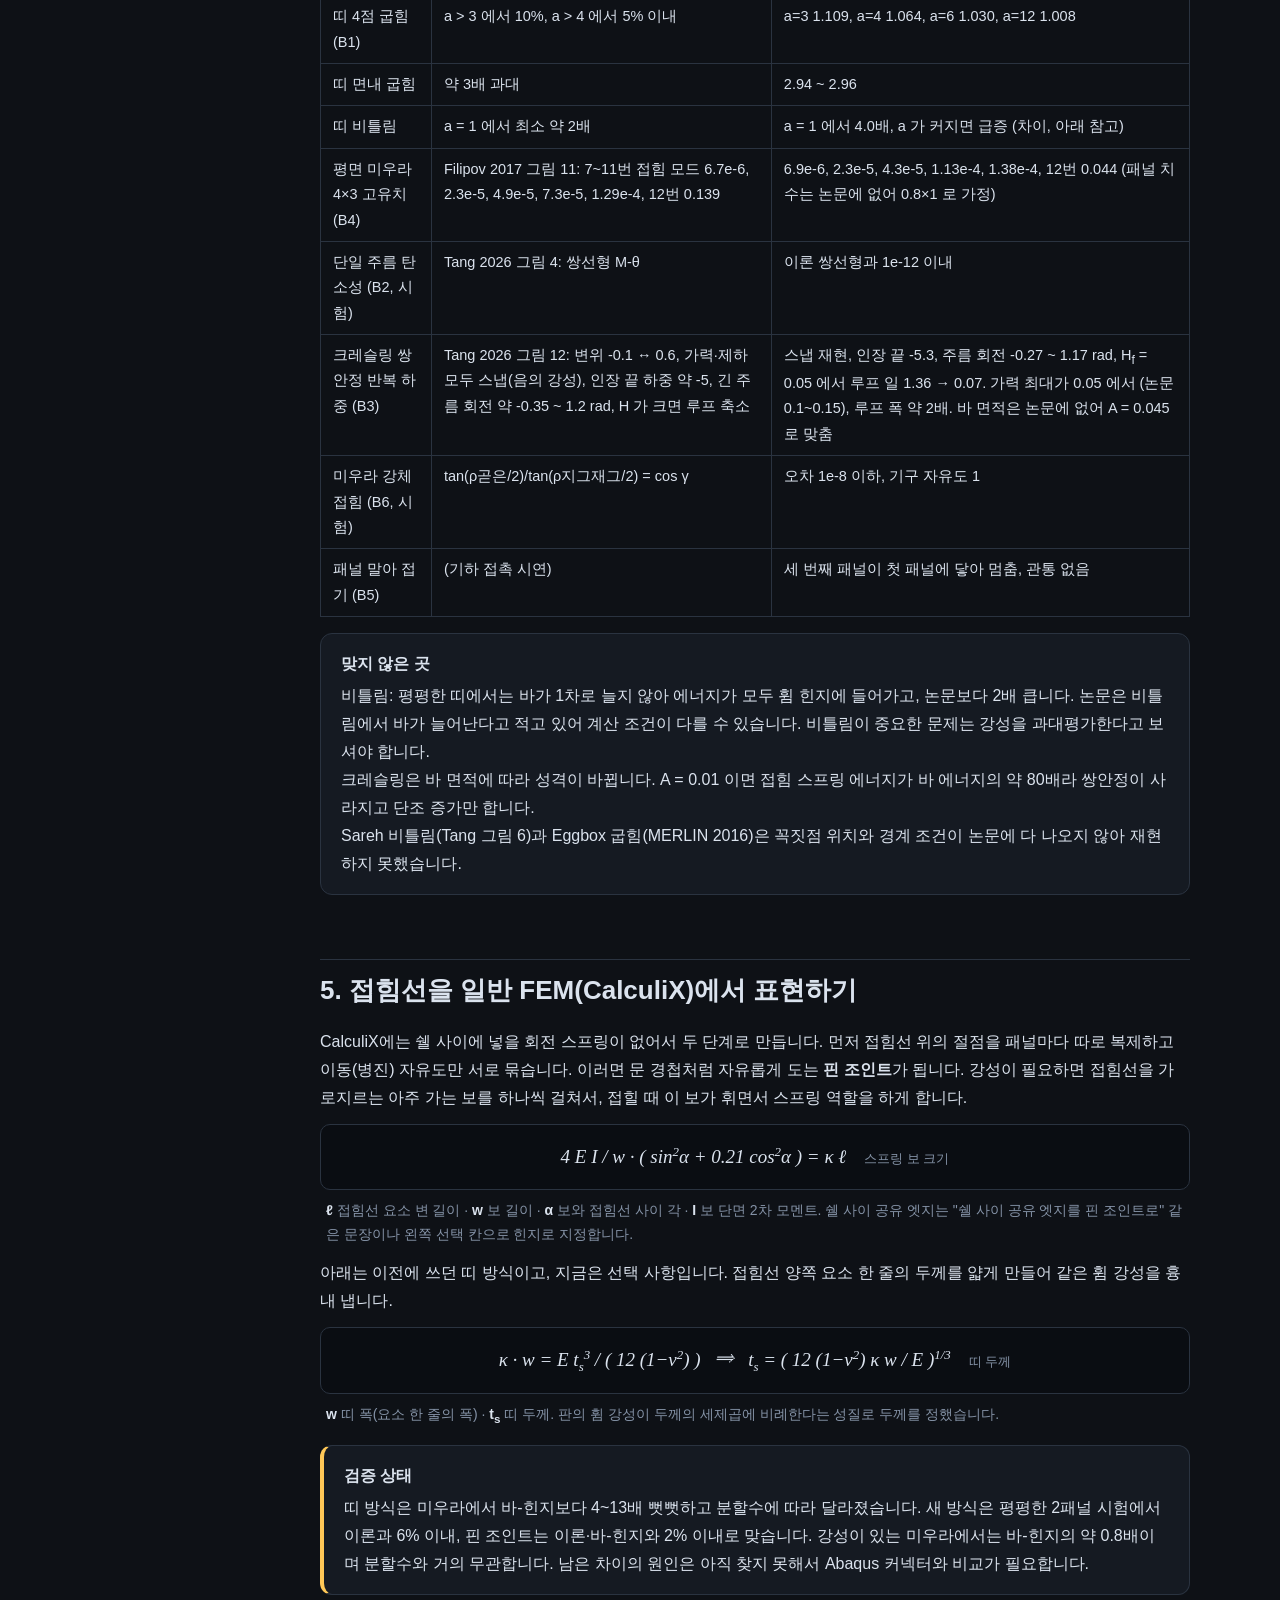
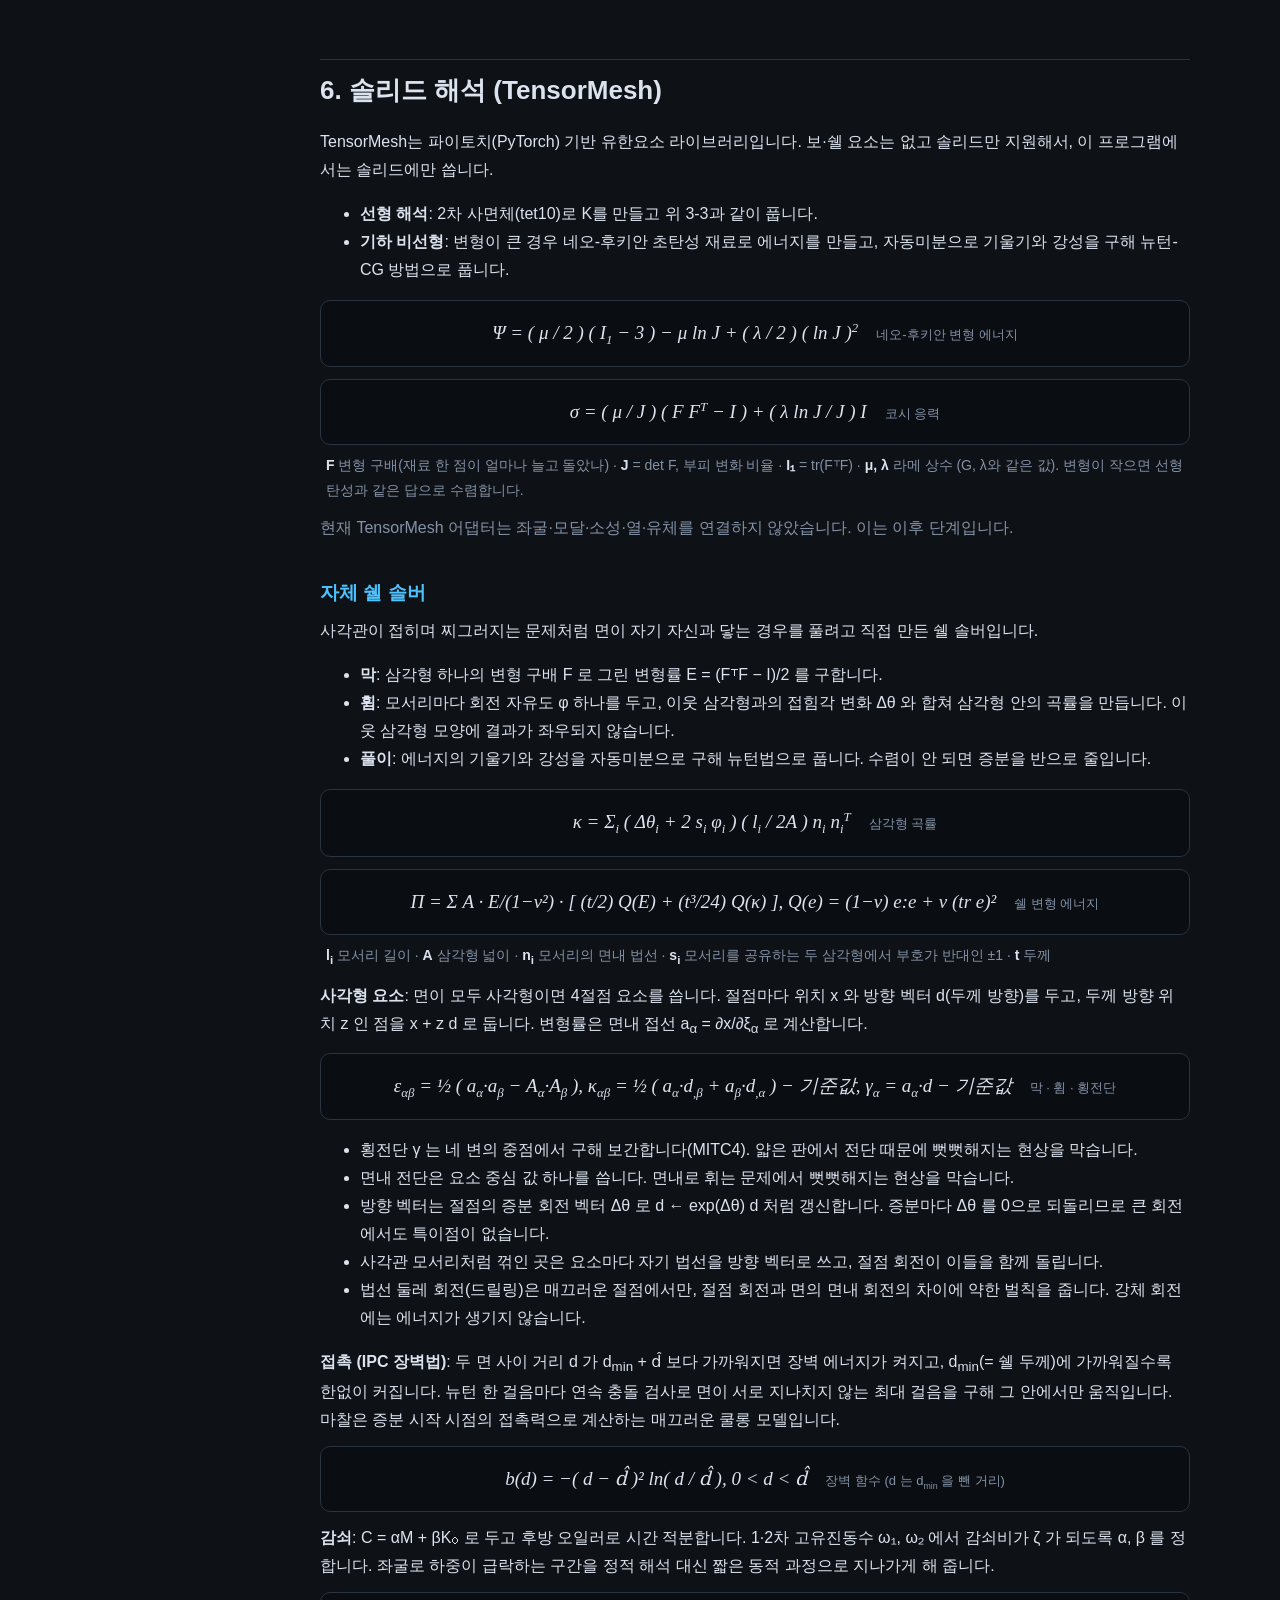
==== commit 5517c49f: "원리 문서 보강: BH-web 화면 설정 표, 로드맵·검증·한계에 BH-web 항목 Co-Authored-By: Claude Opus 5.5 <noreply@anthropic.co" ====
--- a/web/theory.html
+++ b/web/theory.html
@@ -119,6 +119,8 @@
 <tr><td>4. 결과</td><td>색 지도, 변형 배율, 프레임 재생, 절점 클릭, 문장으로 그래프 요청</td><td><span class="tag done">완료</span></td></tr>
 <tr><td>5. LLM</td><td>OpenAI 호환 연결(사내 게이트웨이·Gemini 등, 기본은 LLM 없음), 실패 시 규칙 기반 대체, 강제 중단, 연결 확인</td><td><span class="tag done">완료</span></td></tr>
 <tr><td>5-2. 규칙 우선 · 힌지</td><td>규칙 해석기 확장과 규칙 우선 모드, 쉘 공유 엣지 자동 힌지, 핀 조인트, CalculiX 회전 스프링 힌지</td><td><span class="tag done">완료</span></td></tr>
+<tr><td>3-2. BH-web</td><td>오리가미 바-힌지 별도 솔버: N5B8·삼각형, 바·힌지 탄소성, 적응 감쇠 뉴턴·MGDCM, 모드·기구 해석, 기하 접촉, 주름 상자 선택 편집, 에너지 컨투어, 기본 그래프</td><td><span class="tag done">완료</span></td></tr>
+<tr><td>3-3. BH-web 남은 것</td><td>초선형 패널 휨, 강화 선형 힌지, 키리가미 보정·3절점 스프링, 호장법 한계점 통과 확인, 독립 실행</td><td><span class="tag todo">남음</span></td></tr>
 <tr><td>6. 보정</td><td>강성이 있는 미우라에서 CalculiX와 바-힌지의 남은 차이(약 0.8배) 원인 확인, Abaqus 커넥터 비교</td><td><span class="tag todo">남음</span></td></tr>
 <tr><td>7. 확장</td><td>TensorMesh 좌굴·소성·열·유체, Windows/Linux 솔버 패키지, 접촉, STEP 입력</td><td><span class="tag todo">남음</span></td></tr>
 <tr><td>8. 실사용 검증</td><td>Mac 실기 동작, 실제 LLM 모델의 지시 정확도, Abaqus 비교</td><td><span class="tag todo">남음</span></td></tr>
@@ -249,6 +251,17 @@
 <h3 id="bh-model">모델과 수식</h3>
 <p>아래 식은 <code>bhweb</code> 코드에 실제로 들어간 것만 적었습니다. 논문에 있지만 아직 넣지 않은 것은 맨 아래 "논문별 반영 현황" 표에 따로 정리했습니다. 기호: E 탄성계수, ν 푸아송비, t 두께, B = Et³/12(1−ν²) 판 굽힘강성.</p>
 
+<h4>화면 설정</h4>
+<table>
+<tr><th>항목</th><th>쓰이는 곳</th></tr>
+<tr><td>E, ν, t (재료 · 단면)</td><td>판 굽힘강성 B, 바 면적(식 5·Woodruff), 패널 휨(식 9), 접힘 강성 K<sub>m</sub></td></tr>
+<tr><td>항복 응력 (재료)</td><td>바 소성 Y. 경화 계수는 재료에 넣으면 H 로 씀</td></tr>
+<tr><td>L* (mm, BH-web)</td><td>접힘 강성 K<sub>ℓ</sub>. 비우면 3·L<sub>F</sub></td></tr>
+<tr><td>기하 접촉</td><td>IPC 장벽 + 힌지각 장벽 + 연속 충돌 검사</td></tr>
+<tr><td>반복 하중 · 반복 횟수</td><td>지정 변위를 0 → 지정값 → 0 으로 왕복</td></tr>
+</table>
+<p class="where">그 밖의 값(힌지 항복·경화, 바 면적 직접 지정, 접힘 강성 직접 값·B 대비 %, 되돌림 변위, 접촉 간격, 모드 질량, 주름 판정각 등)은 문장으로 넣는 부가 설정이며 왼쪽 아래 "부가 설정" 에 모여 보입니다.</p>
+
 <h4>1) 전체 에너지와 평형 (Liu & Paulino, MERLIN)</h4>
 <div class="eq">Π(x) = Σ<sub>바</sub> U<sub>b</sub> + Σ<sub>힌지</sub> U<sub>h</sub> − λ f<sup>T</sup>u<span class="n">총 퍼텐셜</span></div>
 <div class="eq">T = ∂Π/∂x , &nbsp; K = ∂²Π/∂x²<span class="n">내력과 접선 강성</span></div>
@@ -415,6 +428,7 @@
 <tr><td>솔리드 원통 축압축 변형</td><td>0.03365 mm</td><td>0.0337 mm</td><td>PL / EA</td></tr>
 <tr><td>캔틸레버 1·2차 고유진동수</td><td>이론 대비 3% 이내</td><td>—</td><td>보 진동 이론</td></tr>
 <tr><td>미우라 접힘</td><td>접힘 에너지 비율 97.8%</td><td>강체 접힘에 가까움</td><td>막대 변형률 약 2×10⁻⁵</td></tr>
+<tr><td>BH-web 논문 예제</td><td colspan="3">4b 의 "논문 예제 비교" 표 참고 (N5B8 인장·전단, Woodruff 띠, Filipov 평면 미우라 모드, Tang 단일 주름·크레슬링, 미우라 강체 접힘)</td></tr>
 </table>
 <p class="mute">이 숫자는 개발 환경(Linux)에서 얻은 값입니다. Mac 실기와 Abaqus 비교는 앞으로 직접 해 보셔야 하는 단계입니다.</p>
 
@@ -484,7 +498,12 @@
 <li>검증은 Linux에서 했습니다. Mac 실기와 Abaqus 대비 확인이 필요합니다.</li>
 <li>CalculiX의 접힘선(띠 방식)은 바-힌지와 강성 차이가 큽니다. 접힘 해석은 우선 바-힌지로 보시고, 보정 후에 비교하는 것이 좋습니다.</li>
 <li>바-힌지에는 회전 자유도가 없어서 모멘트 하중은 무시합니다. 간이 바-힌지에는 접촉이 없고, BH-web 은 기하 접촉(마찰 없음)만 있습니다.</li>
-<li>바-힌지의 패널 휨 강성식은 문헌 식을 적용한 근사입니다.</li>
+<li>바-힌지의 패널 휨 강성식은 문헌 식을 적용한 근사입니다. BH-web 은 Filipov 식 9 의 선형식만 쓰고, MERLIN2 auto 의 대변형 초선형 휨은 아직 없습니다.</li>
+<li>BH-web 에는 MERLIN 의 강화 선형 힌지(접힘각이 한계 근처에서 강성이 발산)가 없어서, 패널끼리 겹치는 것은 기하 접촉을 켜야 막힙니다.</li>
+<li>BH-web 의 비틀림은 Woodruff 띠 시험 기준으로 논문보다 약 2배 뻣뻣합니다. 비틀림이 주된 문제는 강성을 과대평가합니다.</li>
+<li>BH-web 의 자름은 절점 분리만 합니다. 키리가미 보정(F<sub>s</sub>, F<sub>B</sub>)과 자름 끝 면내 회전 스프링은 없습니다.</li>
+<li>BH-web 호장법(MGDCM)이 하중 최대점 근처에서 넘어가지 못하고 멈추는 경우를 확인했습니다(곡선 주름 워터밤 시험). 스냅 문제는 변위 제어와 함께 결과를 확인하세요.</li>
+<li>BH-web 에서 재료 항복 응력을 아주 낮게(예: E 의 10⁻⁶ 배) 두고 경화가 0 이면 패널이 면내로 무너져 중간에 멈춥니다.</li>
 <li>TensorMesh 어댑터는 선형과 네오-후키안 비선형까지입니다. 좌굴·모달·소성은 CalculiX를 쓰세요.</li>
 <li>솔리드(STL) 면 선택은 기하(위치·법선)로만 합니다. CAD의 면 이름은 STL에 없습니다.</li>
 <li>접힘 기준 각도(힌지 휴지각)는 올린 형상의 초기 각도입니다.</li>
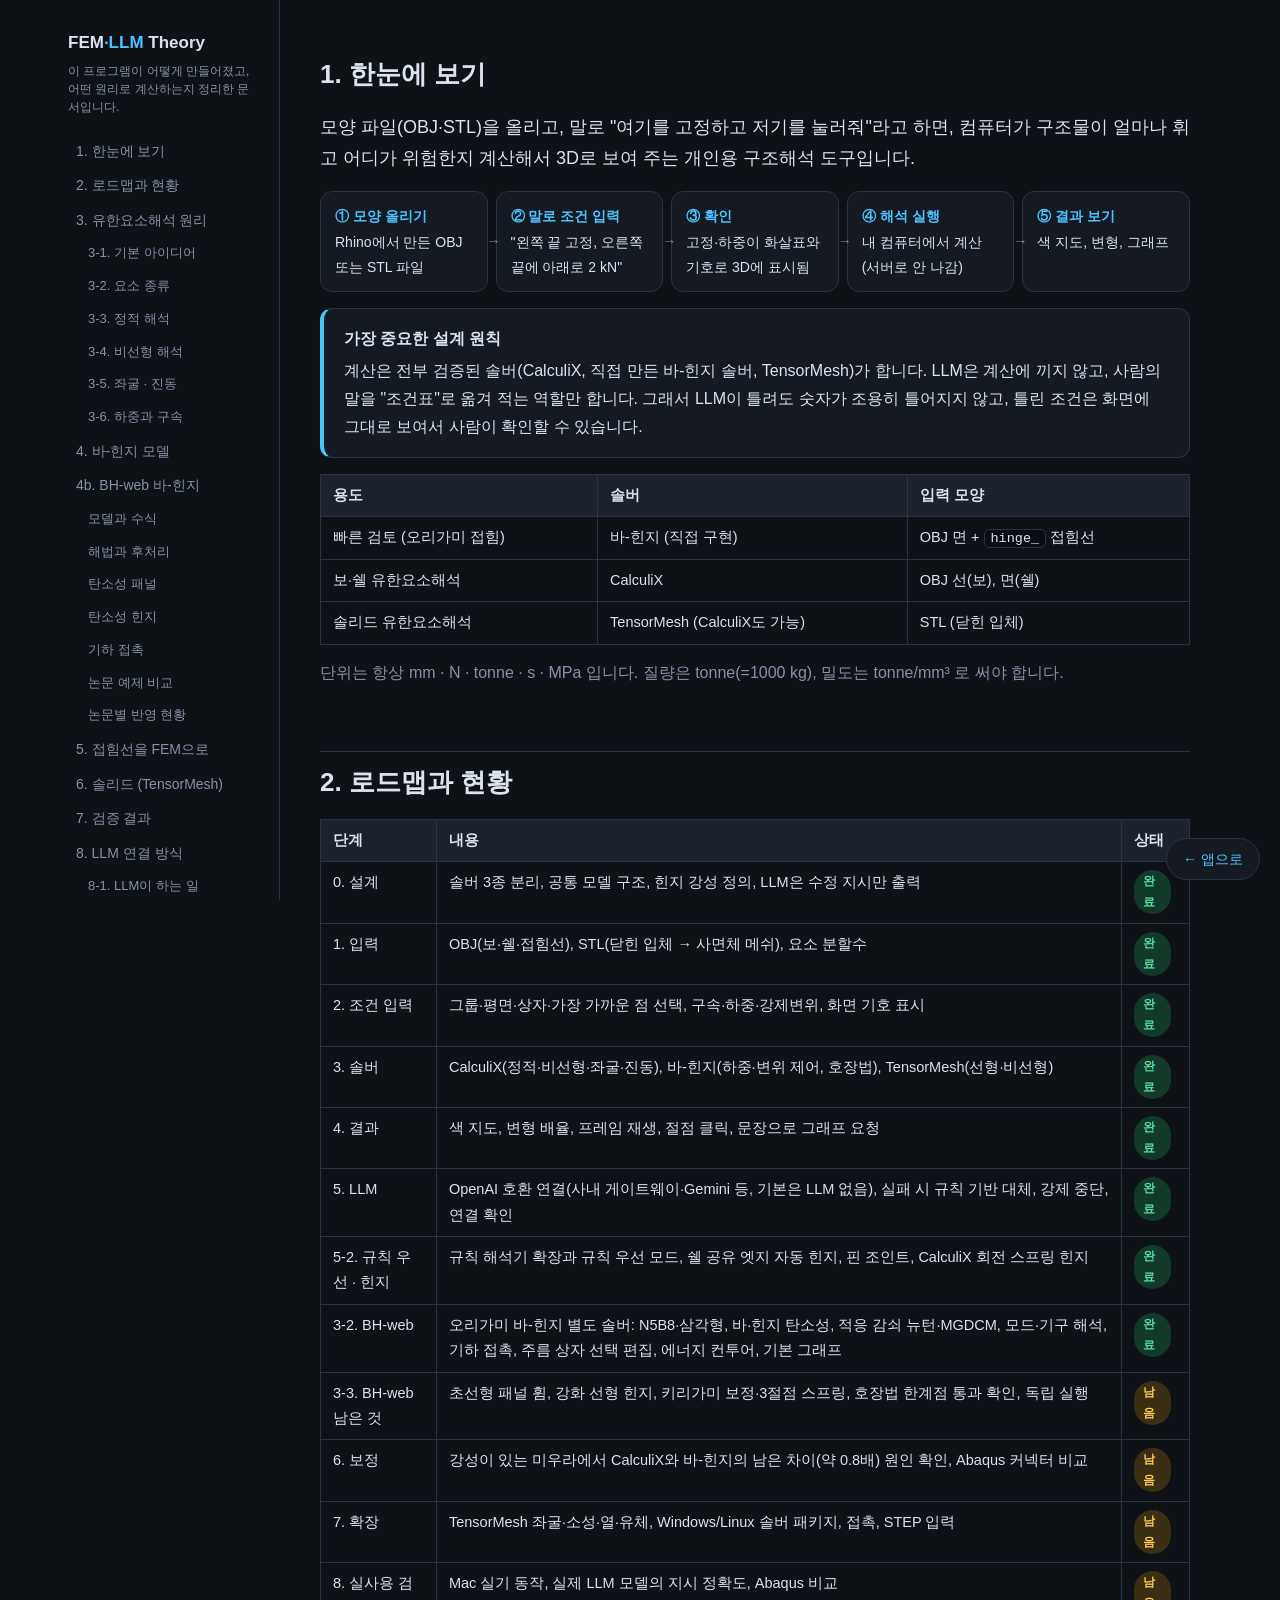
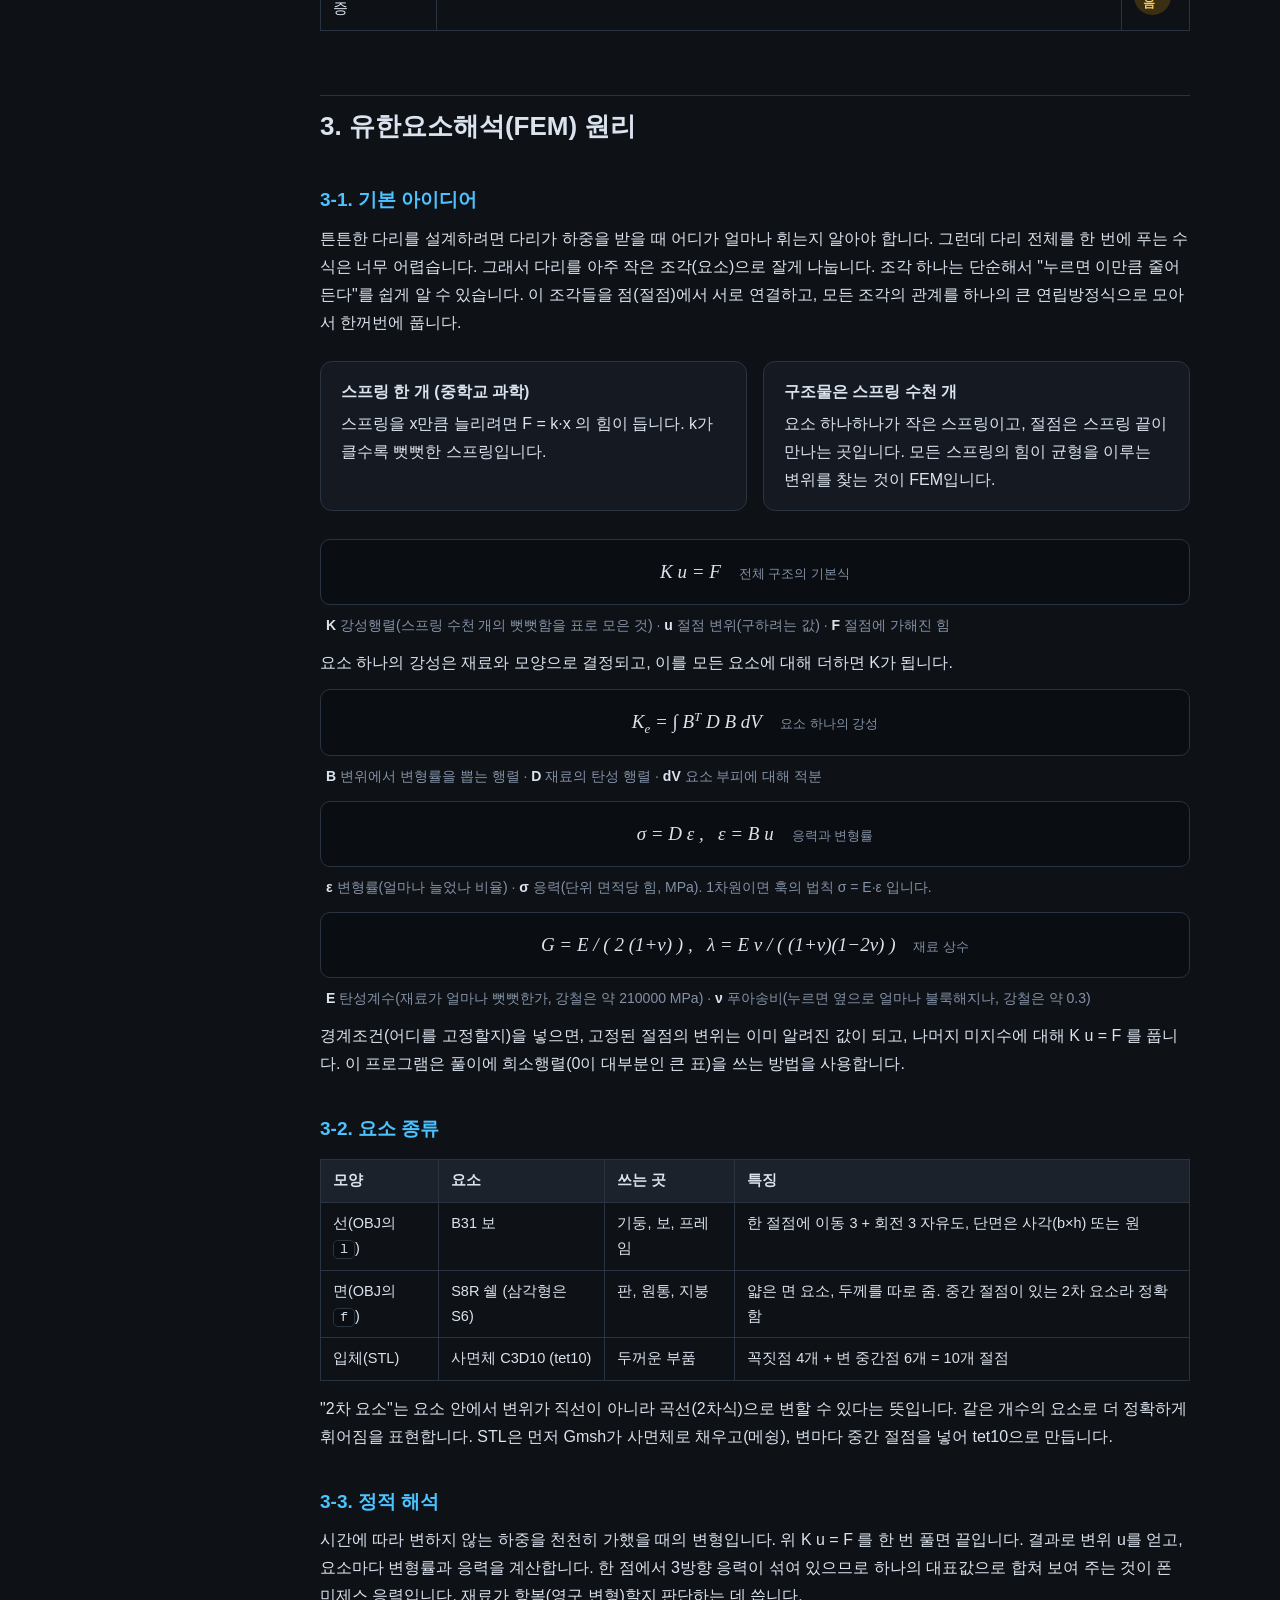
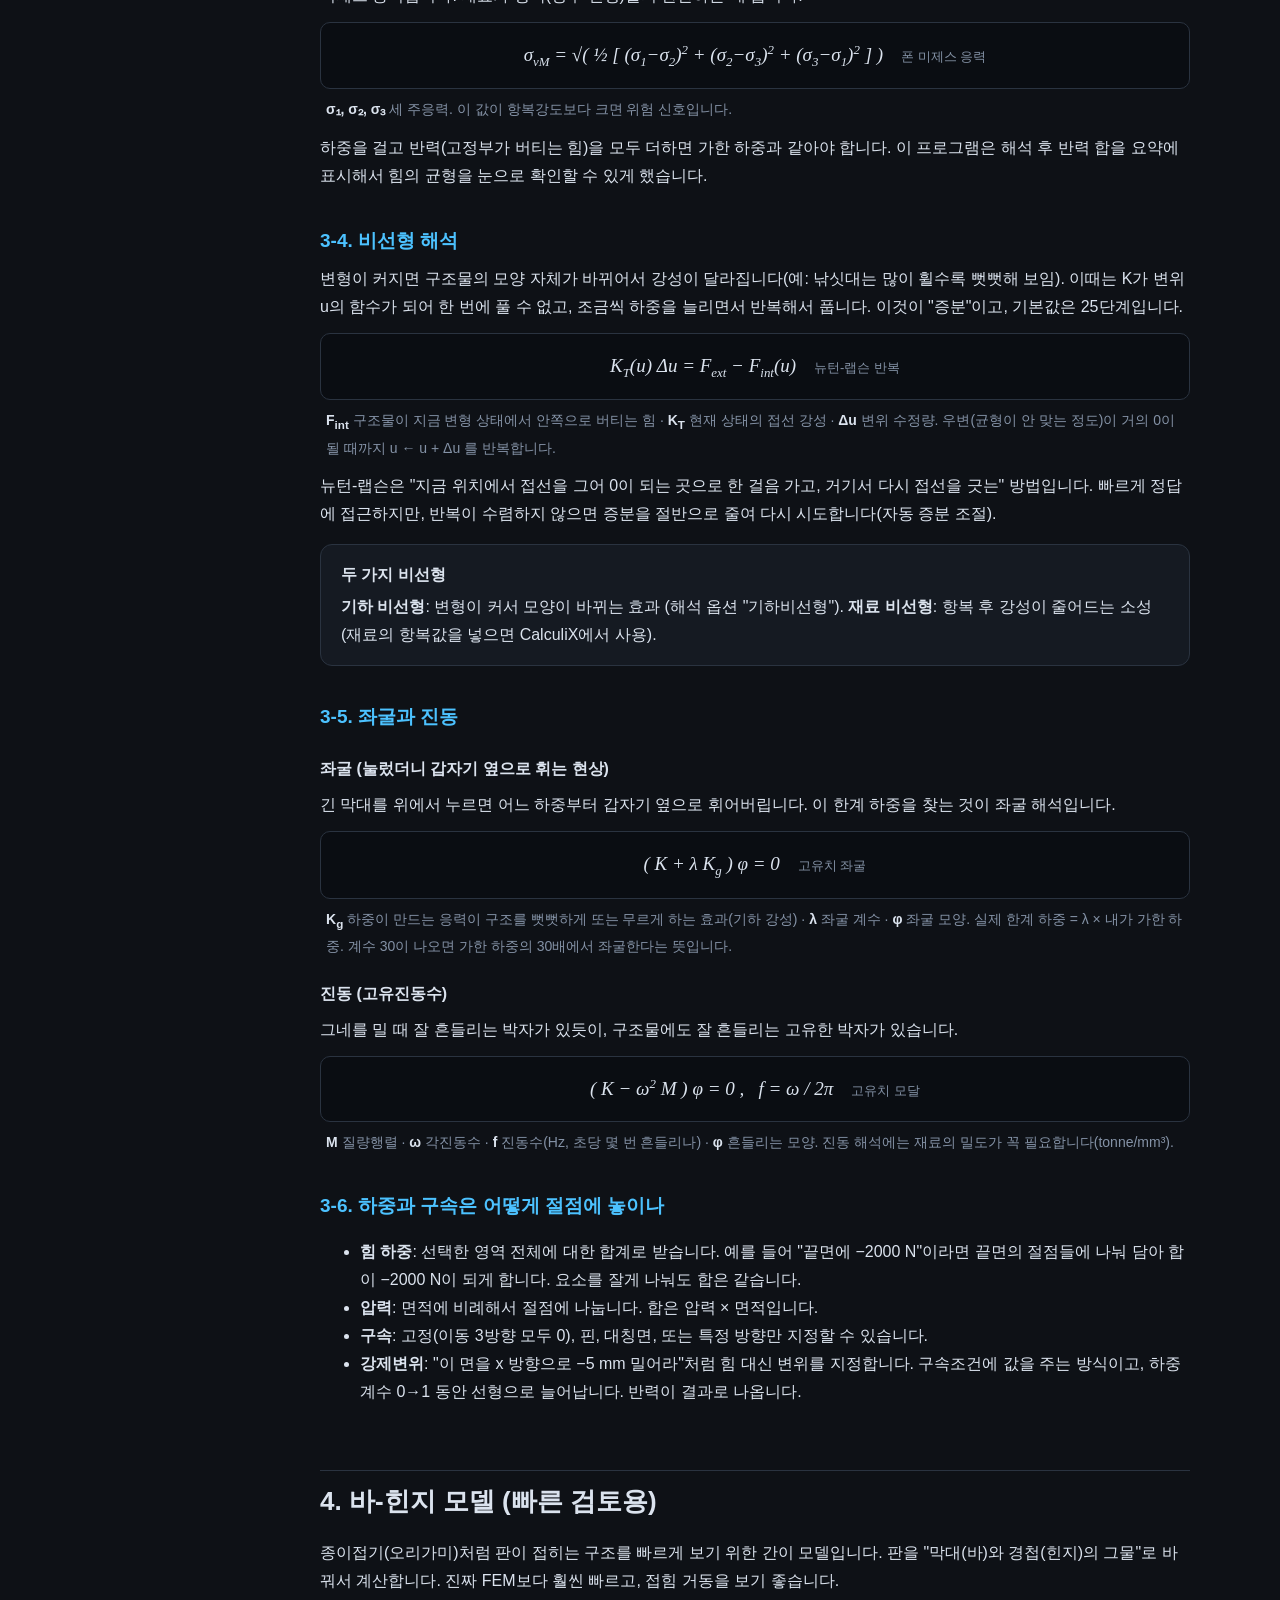
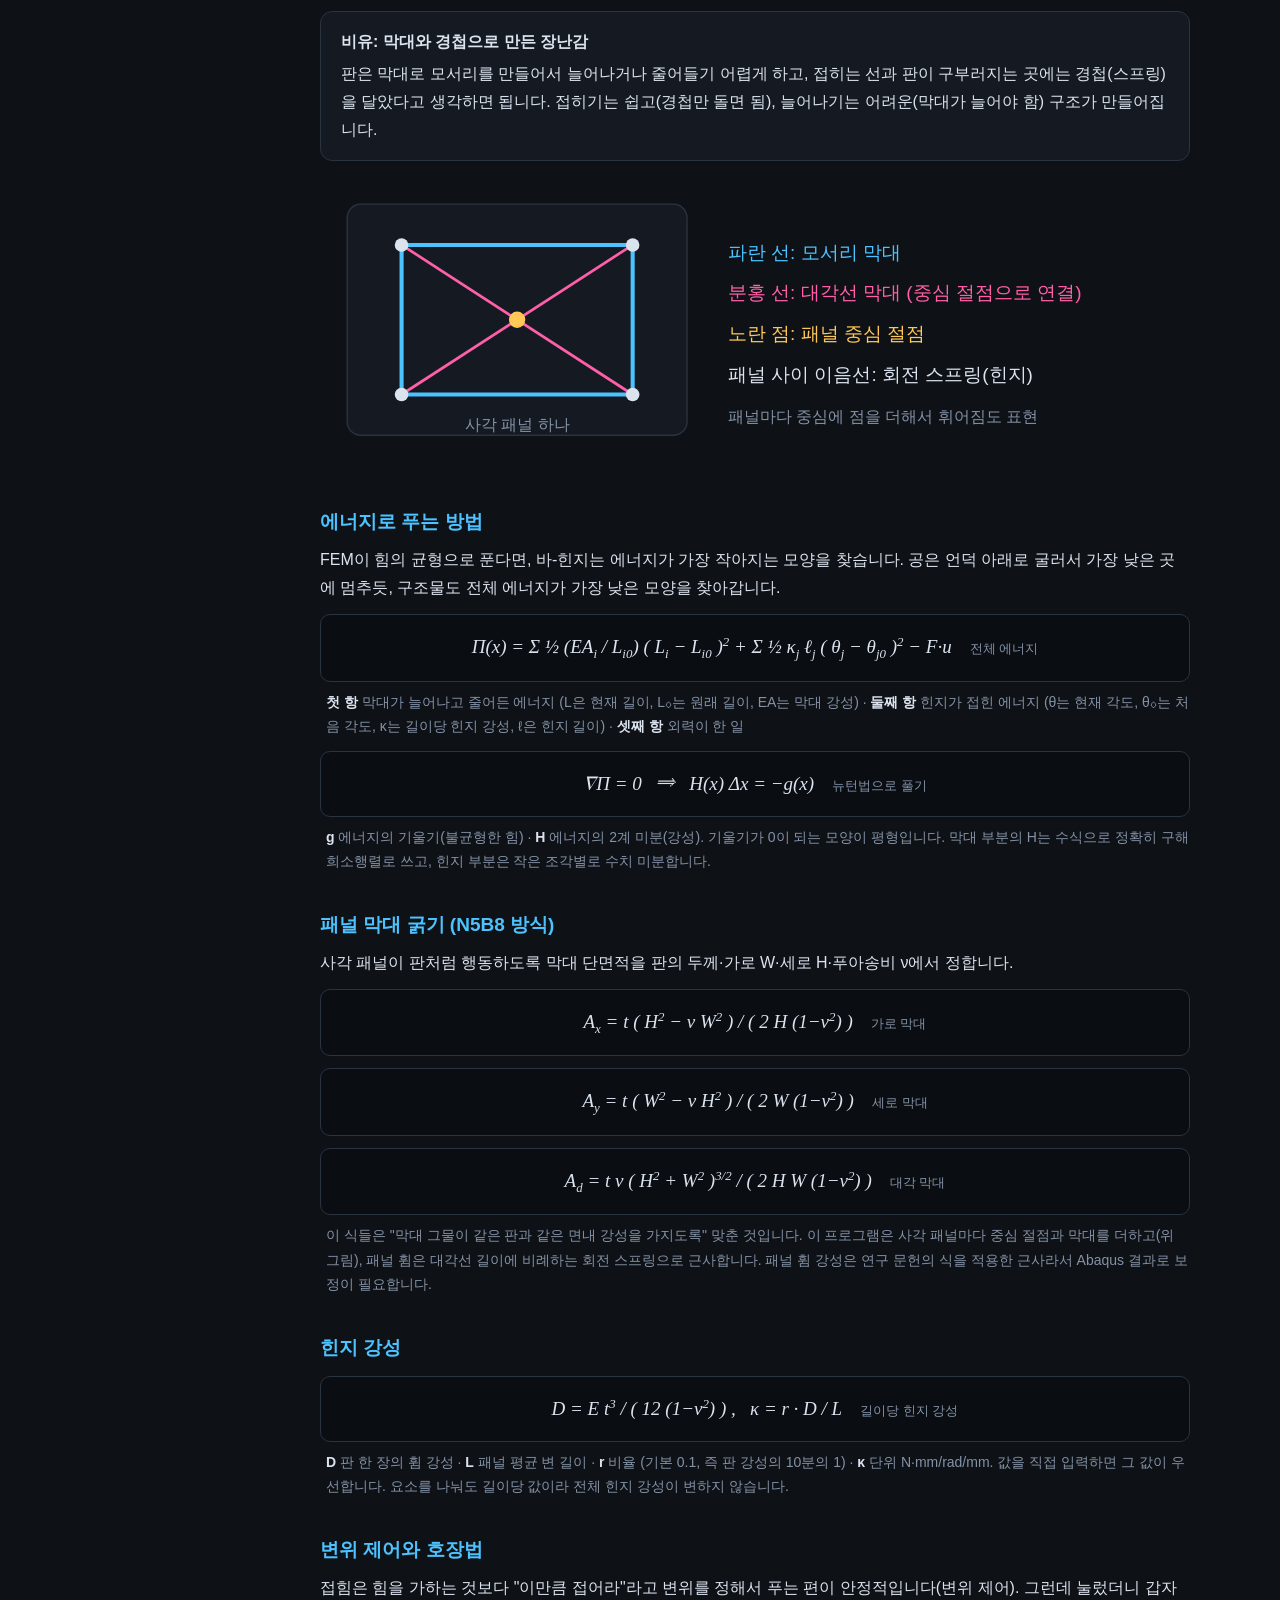
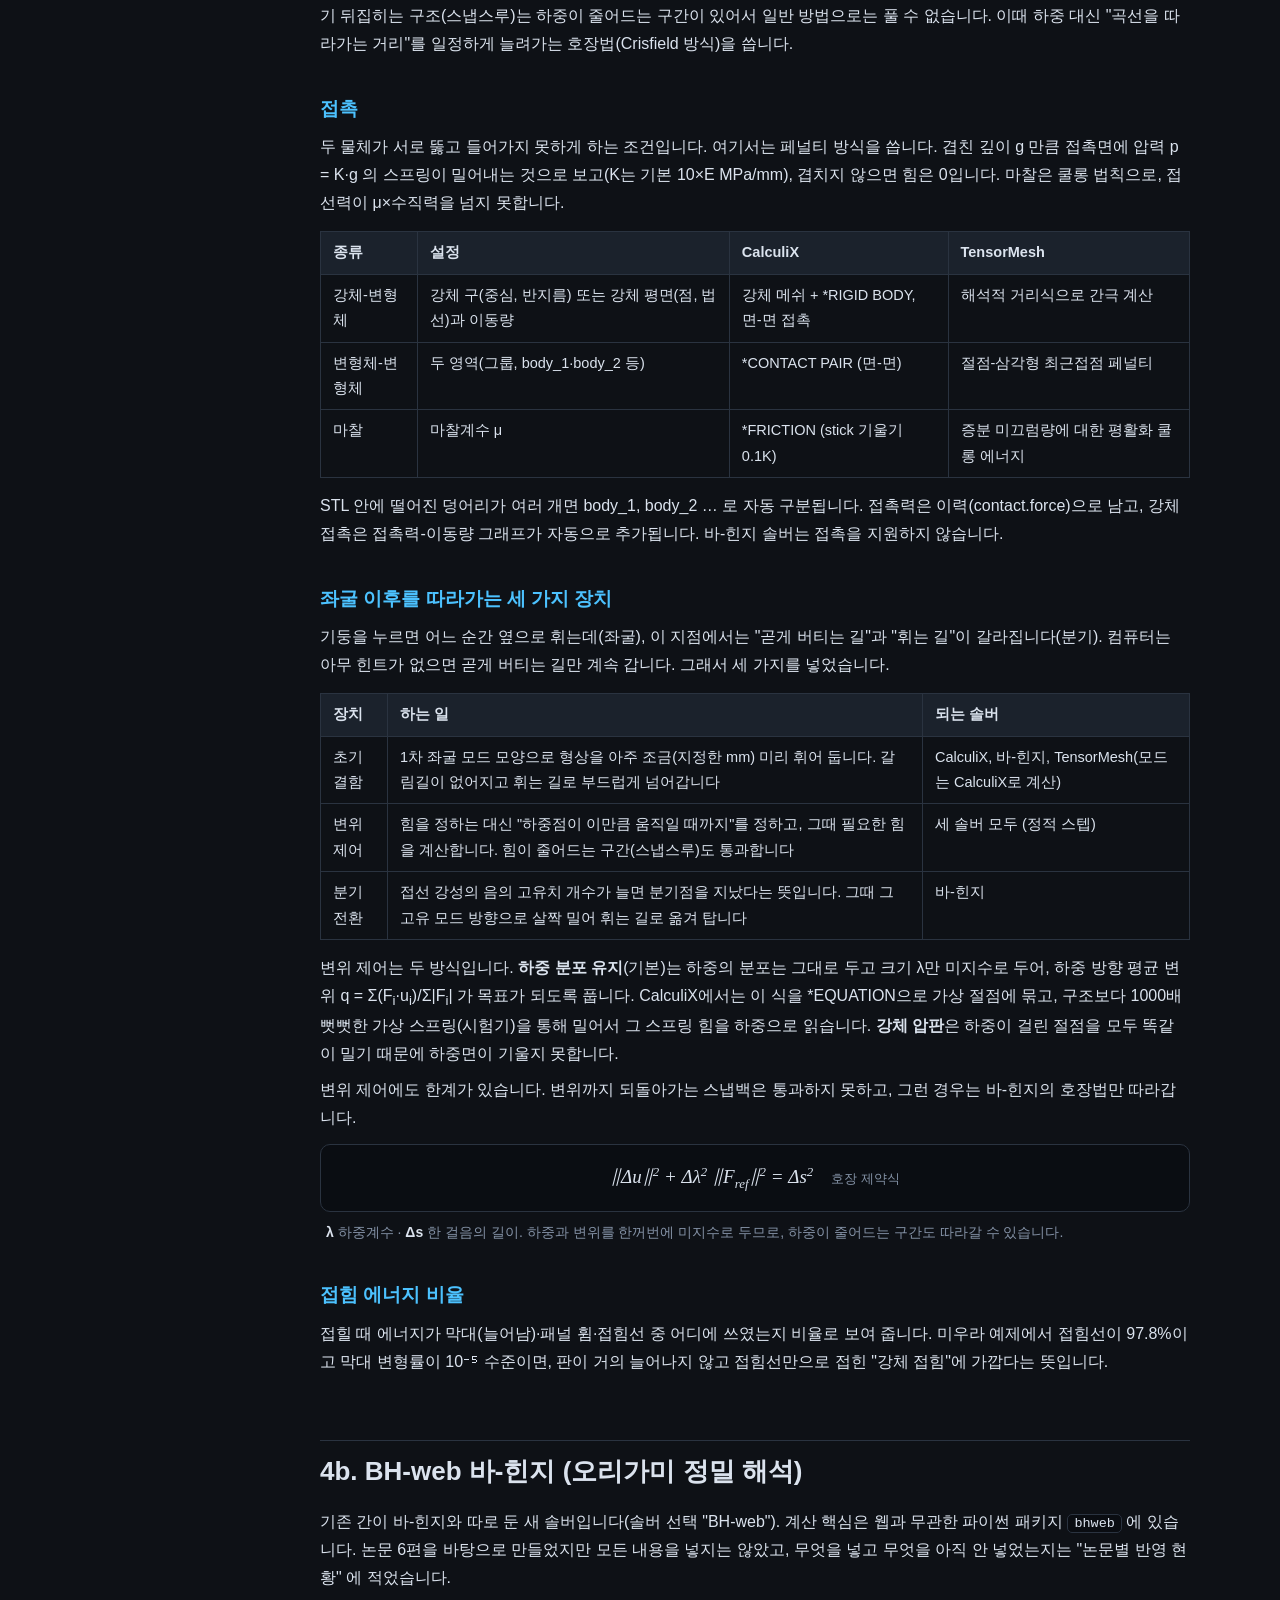
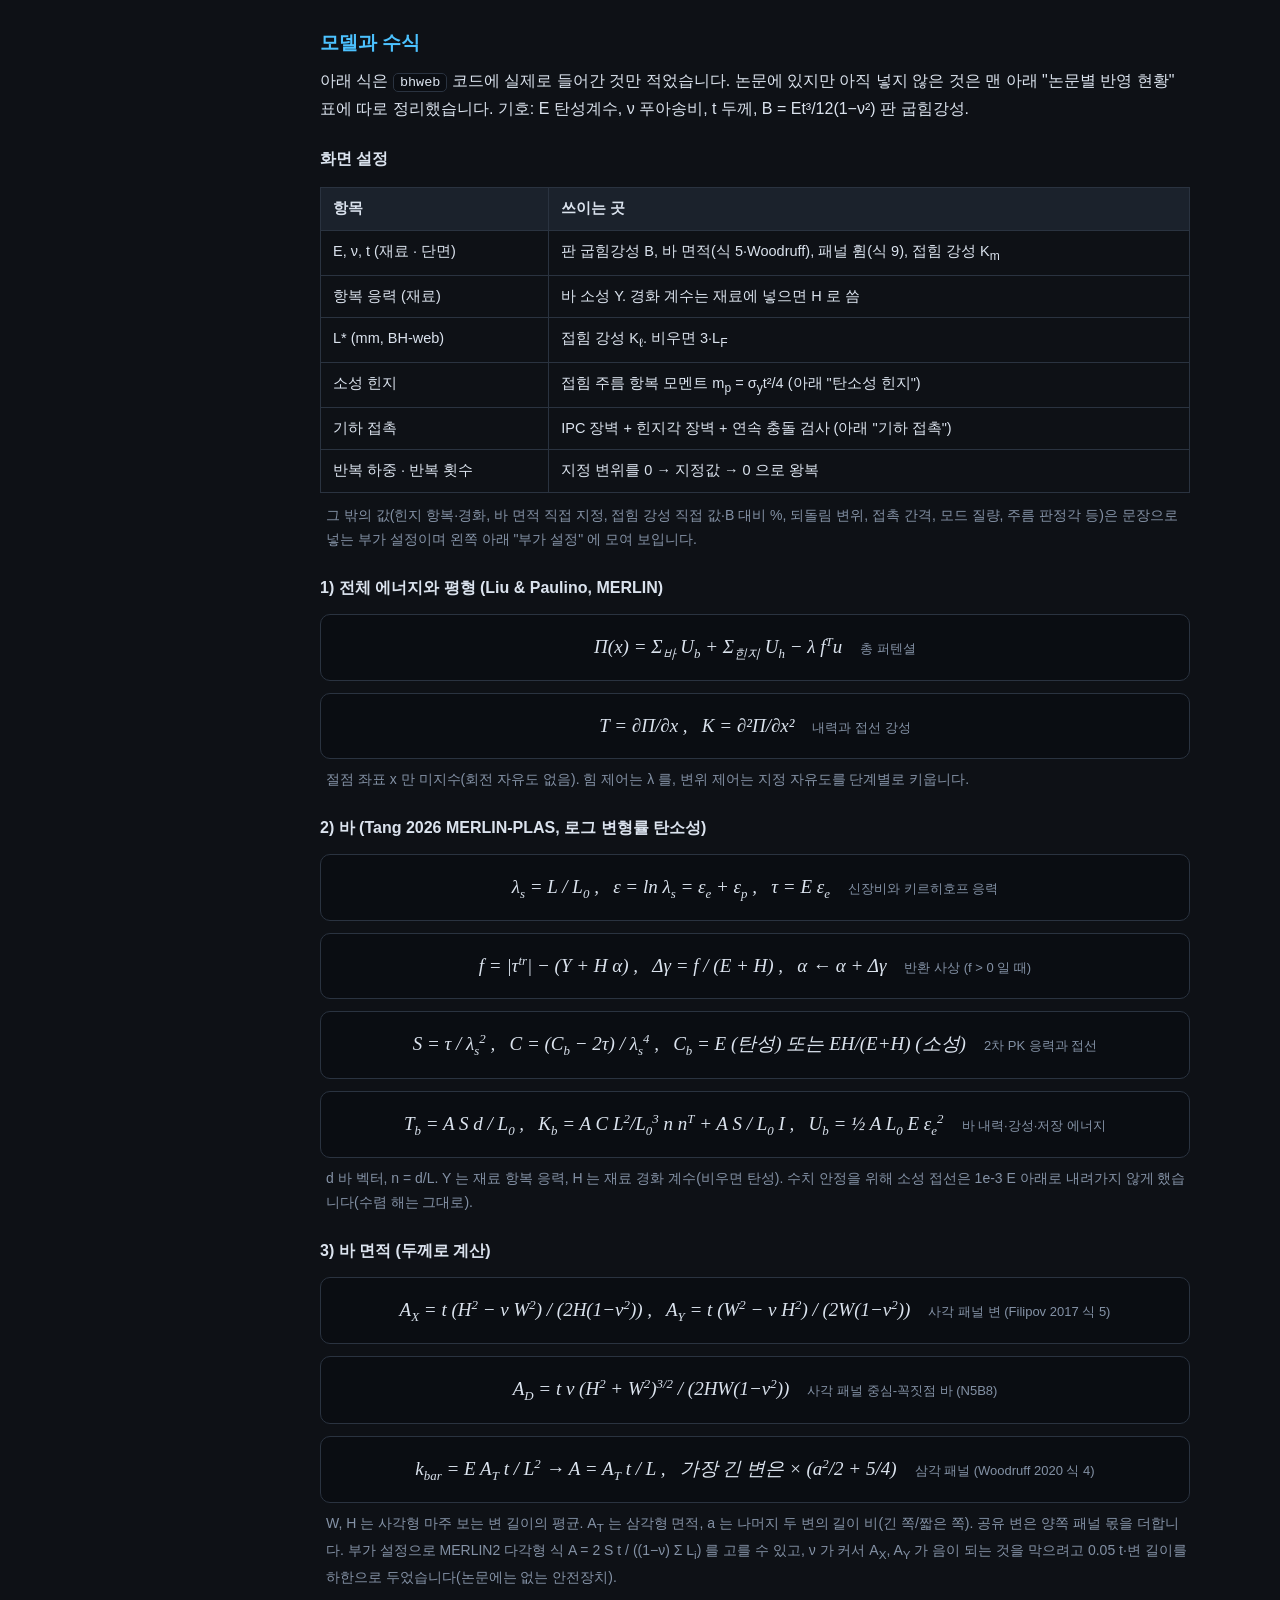
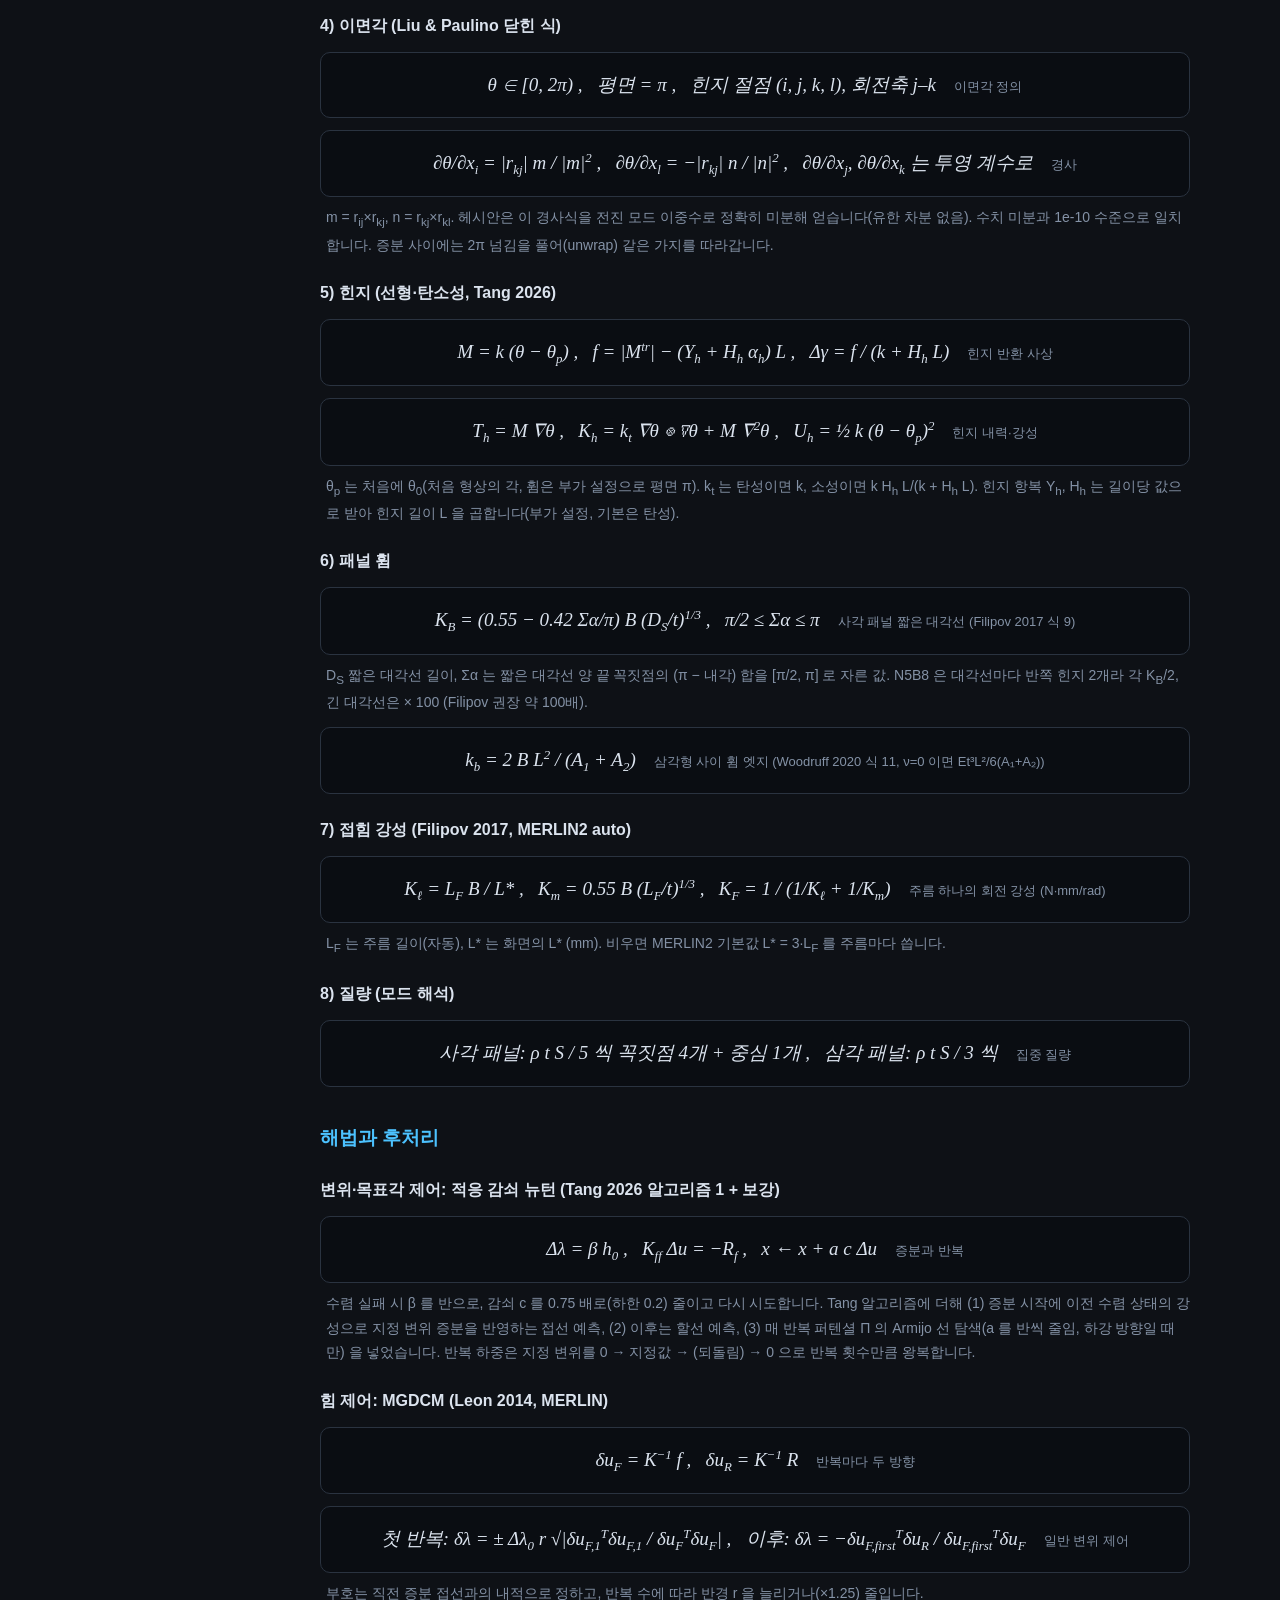
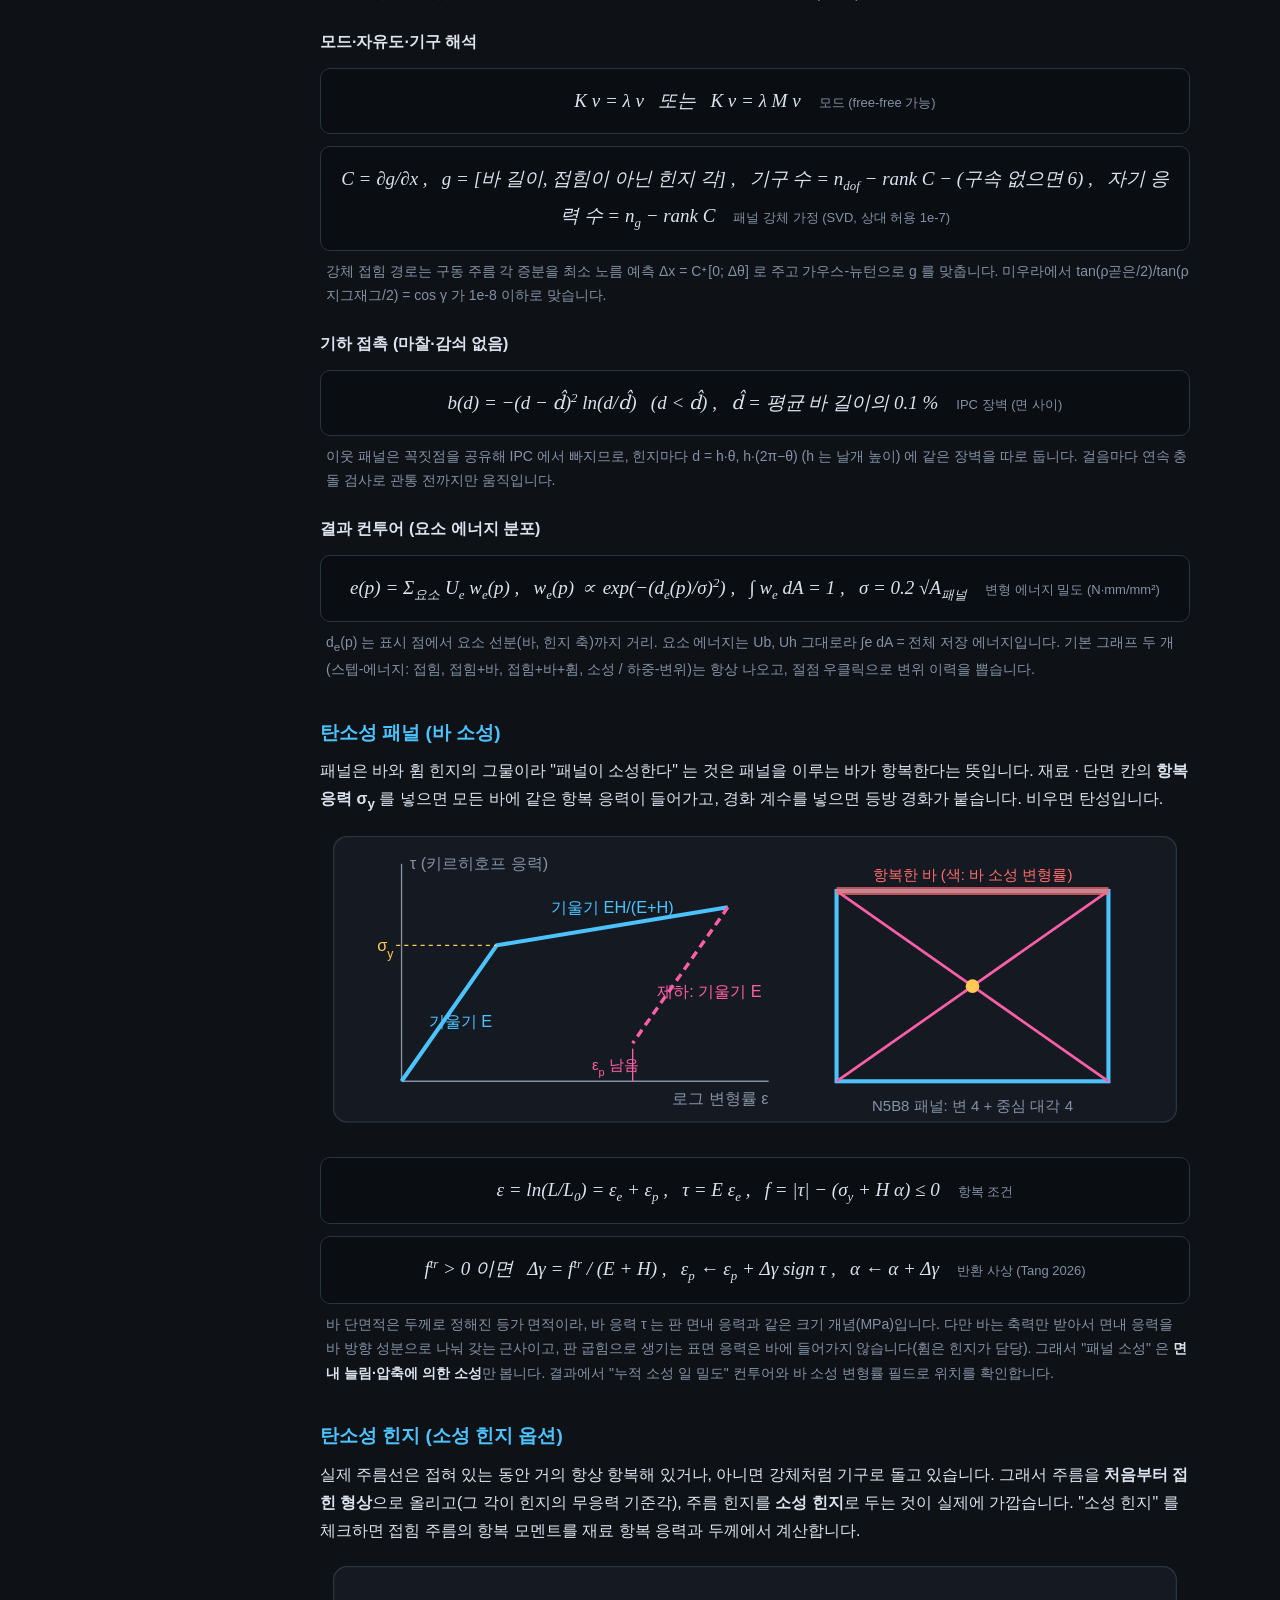
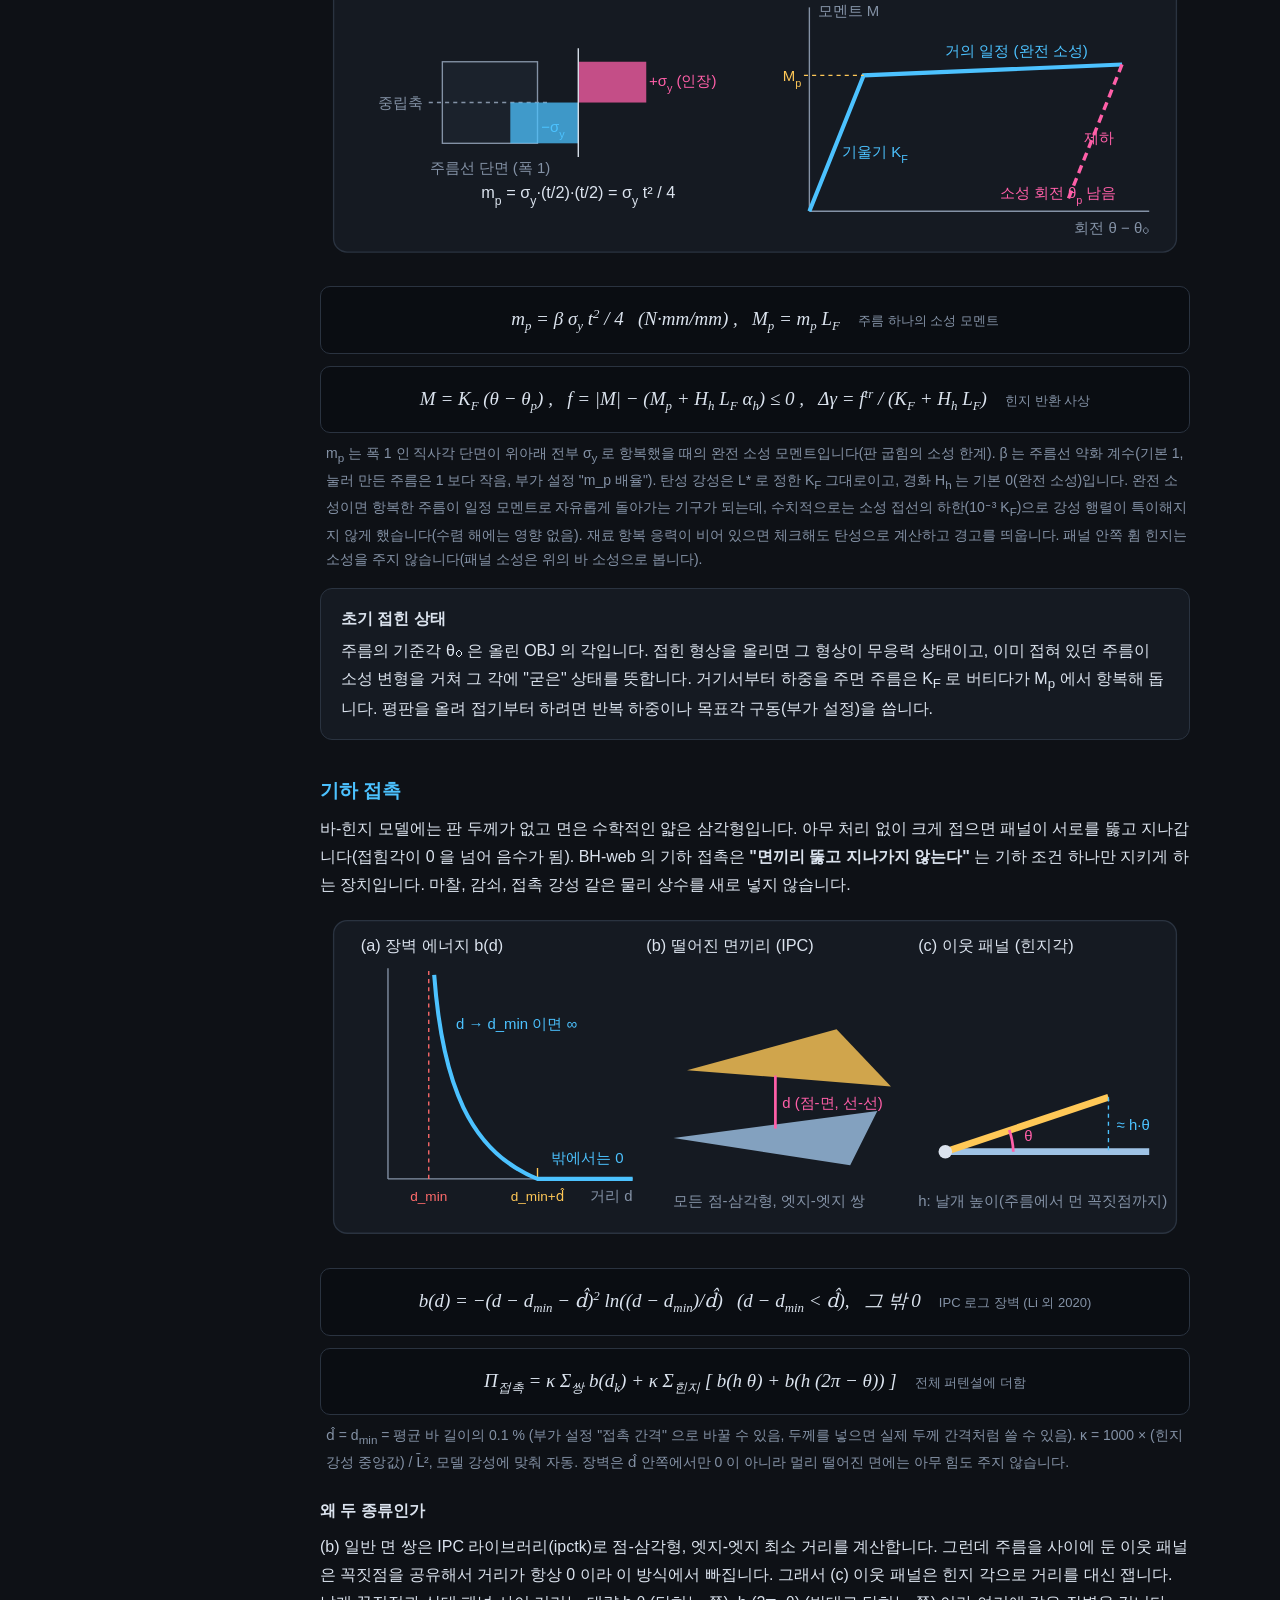
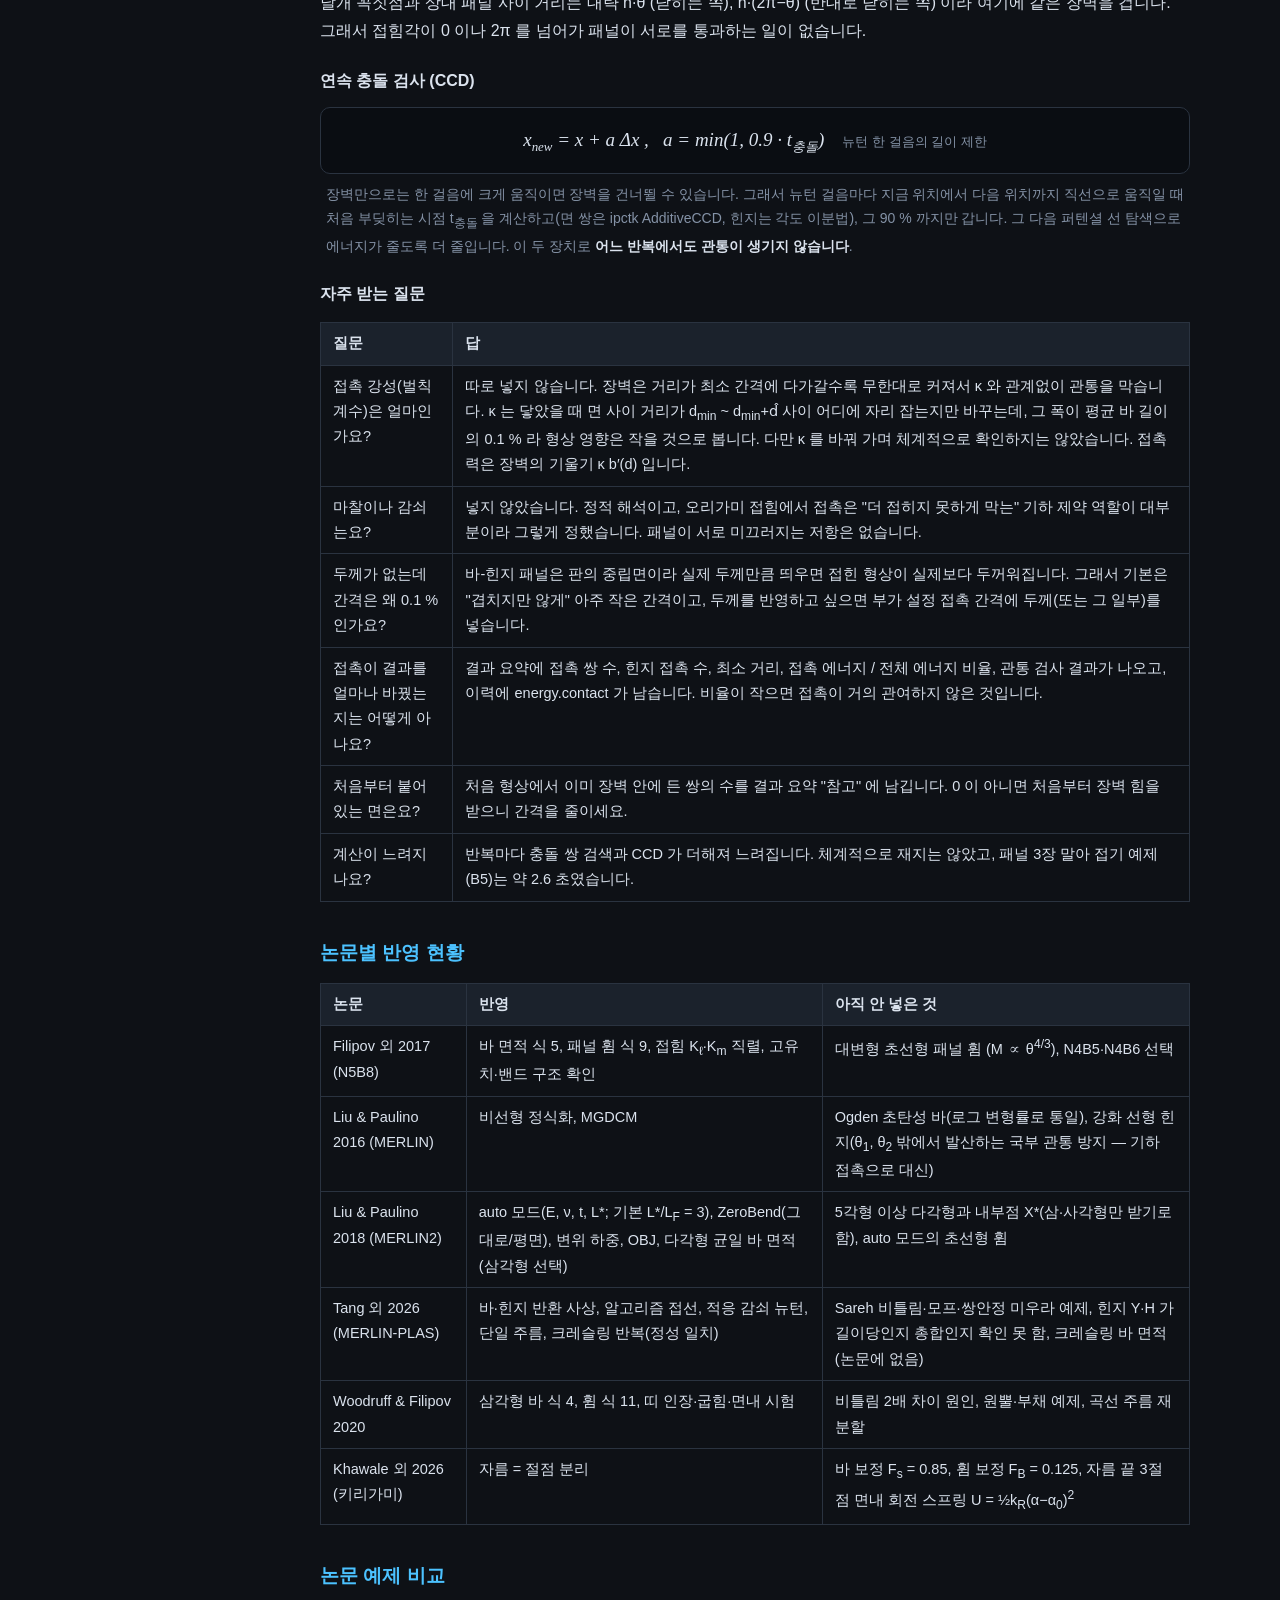
==== commit 7928ccf8: "소성 힌지 옵션과 원리 문서 탄소성 패널·탄소성 힌지·기하 접촉 설명 - 소성 힌지 체크: 접힘 주름 길이당 항복 모멘트 m_p = σy t²/4 (재료 항복 응력·두께), 경화 " ====
--- a/web/theory.html
+++ b/web/theory.html
@@ -73,6 +73,9 @@
   <a href="#bhweb">4b. BH-web 바-힌지</a>
   <a class="sub" href="#bh-model">모델과 수식</a>
   <a class="sub" href="#bh-solve">해법과 후처리</a>
+  <a class="sub" href="#bh-plastic-panel">탄소성 패널</a>
+  <a class="sub" href="#bh-plastic-hinge">탄소성 힌지</a>
+  <a class="sub" href="#bh-contact">기하 접촉</a>
   <a class="sub" href="#bh-verify">논문 예제 비교</a>
   <a class="sub" href="#bh-status">논문별 반영 현황</a>
   <a href="#hinge-fem">5. 접힘선을 FEM으로</a>
@@ -257,7 +260,8 @@
 <tr><td>E, ν, t (재료 · 단면)</td><td>판 굽힘강성 B, 바 면적(식 5·Woodruff), 패널 휨(식 9), 접힘 강성 K<sub>m</sub></td></tr>
 <tr><td>항복 응력 (재료)</td><td>바 소성 Y. 경화 계수는 재료에 넣으면 H 로 씀</td></tr>
 <tr><td>L* (mm, BH-web)</td><td>접힘 강성 K<sub>ℓ</sub>. 비우면 3·L<sub>F</sub></td></tr>
-<tr><td>기하 접촉</td><td>IPC 장벽 + 힌지각 장벽 + 연속 충돌 검사</td></tr>
+<tr><td>소성 힌지</td><td>접힘 주름 항복 모멘트 m<sub>p</sub> = σ<sub>y</sub>t²/4 (아래 "탄소성 힌지")</td></tr>
+<tr><td>기하 접촉</td><td>IPC 장벽 + 힌지각 장벽 + 연속 충돌 검사 (아래 "기하 접촉")</td></tr>
 <tr><td>반복 하중 · 반복 횟수</td><td>지정 변위를 0 → 지정값 → 0 으로 왕복</td></tr>
 </table>
 <p class="where">그 밖의 값(힌지 항복·경화, 바 면적 직접 지정, 접힘 강성 직접 값·B 대비 %, 되돌림 변위, 접촉 간격, 모드 질량, 주름 판정각 등)은 문장으로 넣는 부가 설정이며 왼쪽 아래 "부가 설정" 에 모여 보입니다.</p>
@@ -320,6 +324,126 @@
 <h4>결과 컨투어 (요소 에너지 분포)</h4>
 <div class="eq">e(p) = Σ<sub>요소</sub> U<sub>e</sub> w<sub>e</sub>(p) , &nbsp; w<sub>e</sub>(p) ∝ exp(−(d<sub>e</sub>(p)/σ)<sup>2</sup>) , &nbsp; ∫ w<sub>e</sub> dA = 1 , &nbsp; σ = 0.2 √A<sub>패널</sub><span class="n">변형 에너지 밀도 (N·mm/mm²)</span></div>
 <p class="where">d<sub>e</sub>(p) 는 표시 점에서 요소 선분(바, 힌지 축)까지 거리. 요소 에너지는 Ub, Uh 그대로라 ∫e dA = 전체 저장 에너지입니다. 기본 그래프 두 개(스텝-에너지: 접힘, 접힘+바, 접힘+바+휨, 소성 / 하중-변위)는 항상 나오고, 절점 우클릭으로 변위 이력을 뽑습니다.</p>
+
+<h3 id="bh-plastic-panel">탄소성 패널 (바 소성)</h3>
+<p>패널은 바와 휨 힌지의 그물이라 "패널이 소성한다" 는 것은 패널을 이루는 바가 항복한다는 뜻입니다. 재료 · 단면 칸의 <b>항복 응력 σ<sub>y</sub></b> 를 넣으면 모든 바에 같은 항복 응력이 들어가고, 경화 계수를 넣으면 등방 경화가 붙습니다. 비우면 탄성입니다.</p>
+<svg viewBox="0 0 640 230" role="img" aria-label="바의 응력-변형률 이선형 곡선">
+<rect x="10" y="10" width="620" height="210" rx="10" fill="#151a22" stroke="#2a3340"/>
+<g stroke="#8492a6" stroke-width="1"><line x1="60" y1="190" x2="330" y2="190"/><line x1="60" y1="190" x2="60" y2="30"/></g>
+<text x="330" y="207" fill="#8492a6" font-size="12" text-anchor="end">로그 변형률 ε</text>
+<text x="66" y="34" fill="#8492a6" font-size="12">τ (키르히호프 응력)</text>
+<polyline points="60,190 130,90 300,62" fill="none" stroke="#4cc2ff" stroke-width="3"/>
+<polyline points="300,62 230,162" fill="none" stroke="#ff5fa8" stroke-width="2.5" stroke-dasharray="6 4"/>
+<line x1="56" y1="90" x2="130" y2="90" stroke="#ffc857" stroke-dasharray="3 3"/>
+<text x="54" y="94" fill="#ffc857" font-size="12" text-anchor="end">σ<tspan baseline-shift="sub" font-size="9">y</tspan></text>
+<text x="80" y="150" fill="#4cc2ff" font-size="12">기울기 E</text>
+<text x="170" y="66" fill="#4cc2ff" font-size="12">기울기 EH/(E+H)</text>
+<text x="248" y="128" fill="#ff5fa8" font-size="12">제하: 기울기 E</text>
+<line x1="230" y1="190" x2="230" y2="166" stroke="#ff5fa8"/><text x="230" y="186" fill="#ff5fa8" font-size="11" text-anchor="middle"> </text>
+<text x="200" y="182" fill="#ff5fa8" font-size="11">ε<tspan baseline-shift="sub" font-size="8">p</tspan> 남음</text>
+<g transform="translate(360,30)">
+<rect x="20" y="20" width="200" height="140" fill="none" stroke="#4cc2ff" stroke-width="3"/>
+<line x1="20" y1="20" x2="220" y2="160" stroke="#ff5fa8" stroke-width="2"/><line x1="220" y1="20" x2="20" y2="160" stroke="#ff5fa8" stroke-width="2"/>
+<circle cx="120" cy="90" r="5" fill="#ffc857"/>
+<line x1="20" y1="20" x2="220" y2="20" stroke="#ff6b6b" stroke-width="6" opacity=".7"/>
+<text x="120" y="12" fill="#ff6b6b" font-size="11" text-anchor="middle">항복한 바 (색: 바 소성 변형률)</text>
+<text x="120" y="182" fill="#8492a6" font-size="11" text-anchor="middle">N5B8 패널: 변 4 + 중심 대각 4</text>
+</g>
+</svg>
+<div class="eq">ε = ln(L/L<sub>0</sub>) = ε<sub>e</sub> + ε<sub>p</sub> , &nbsp; τ = E ε<sub>e</sub> , &nbsp; f = |τ| − (σ<sub>y</sub> + H α) ≤ 0<span class="n">항복 조건</span></div>
+<div class="eq">f<sup>tr</sup> &gt; 0 이면 &nbsp; Δγ = f<sup>tr</sup> / (E + H) , &nbsp; ε<sub>p</sub> ← ε<sub>p</sub> + Δγ sign τ , &nbsp; α ← α + Δγ<span class="n">반환 사상 (Tang 2026)</span></div>
+<p class="where">바 단면적은 두께로 정해진 등가 면적이라, 바 응력 τ 는 판 면내 응력과 같은 크기 개념(MPa)입니다. 다만 바는 축력만 받아서 면내 응력을 바 방향 성분으로 나눠 갖는 근사이고, 판 굽힘으로 생기는 표면 응력은 바에 들어가지 않습니다(휨은 힌지가 담당). 그래서 "패널 소성" 은 <b>면내 늘림·압축에 의한 소성</b>만 봅니다. 결과에서 "누적 소성 일 밀도" 컨투어와 바 소성 변형률 필드로 위치를 확인합니다.</p>
+
+<h3 id="bh-plastic-hinge">탄소성 힌지 (소성 힌지 옵션)</h3>
+<p>실제 주름선은 접혀 있는 동안 거의 항상 항복해 있거나, 아니면 강체처럼 기구로 돌고 있습니다. 그래서 주름을 <b>처음부터 접힌 형상</b>으로 올리고(그 각이 힌지의 무응력 기준각), 주름 힌지를 <b>소성 힌지</b>로 두는 것이 실제에 가깝습니다. "소성 힌지" 를 체크하면 접힘 주름의 항복 모멘트를 재료 항복 응력과 두께에서 계산합니다.</p>
+<svg viewBox="0 0 640 230" role="img" aria-label="판 단면의 완전 소성 응력 분포와 힌지 모멘트-회전 곡선">
+<rect x="10" y="10" width="620" height="210" rx="10" fill="#151a22" stroke="#2a3340"/>
+<g transform="translate(90,40)">
+<rect x="0" y="40" width="70" height="60" fill="#1b222c" stroke="#8492a6"/>
+<text x="35" y="122" fill="#8492a6" font-size="11" text-anchor="middle">주름선 단면 (폭 1)</text>
+<line x1="-10" y1="70" x2="80" y2="70" stroke="#8492a6" stroke-dasharray="3 3"/>
+<text x="-14" y="74" fill="#8492a6" font-size="11" text-anchor="end">중립축</text>
+<g fill="#ff5fa8" opacity=".75"><rect x="100" y="40" width="50" height="30"/></g>
+<g fill="#4cc2ff" opacity=".75"><rect x="100" y="70" width="-0" height="0"/><rect x="50" y="70" width="0" height="0"/></g>
+<rect x="100" y="70" width="50" height="30" fill="#4cc2ff" opacity=".75" transform="translate(-50,0)"/>
+<line x1="100" y1="30" x2="100" y2="110" stroke="#dbe3ee"/>
+<text x="152" y="58" fill="#ff5fa8" font-size="11">+σ<tspan baseline-shift="sub" font-size="8">y</tspan> (인장)</text>
+<text x="0" y="0" fill="#4cc2ff" font-size="11"> </text>
+<text x="150" y="92" fill="#4cc2ff" font-size="11" text-anchor="end" transform="translate(-60,0)">−σ<tspan baseline-shift="sub" font-size="8">y</tspan></text>
+<text x="100" y="140" fill="#dbe3ee" font-size="12" text-anchor="middle">m<tspan baseline-shift="sub" font-size="9">p</tspan> = σ<tspan baseline-shift="sub" font-size="9">y</tspan>·(t/2)·(t/2) = σ<tspan baseline-shift="sub" font-size="9">y</tspan> t² / 4</text>
+</g>
+<g transform="translate(340,30)">
+<line x1="20" y1="160" x2="270" y2="160" stroke="#8492a6"/><line x1="20" y1="160" x2="20" y2="10" stroke="#8492a6"/>
+<text x="270" y="176" fill="#8492a6" font-size="11" text-anchor="end">회전 θ − θ₀</text>
+<text x="26" y="16" fill="#8492a6" font-size="11">모멘트 M</text>
+<polyline points="20,160 60,60 250,52" fill="none" stroke="#4cc2ff" stroke-width="3"/>
+<polyline points="250,52 210,152" fill="none" stroke="#ff5fa8" stroke-width="2.5" stroke-dasharray="6 4"/>
+<line x1="16" y1="60" x2="60" y2="60" stroke="#ffc857" stroke-dasharray="3 3"/>
+<text x="14" y="64" fill="#ffc857" font-size="11" text-anchor="end">M<tspan baseline-shift="sub" font-size="8">p</tspan></text>
+<text x="44" y="120" fill="#4cc2ff" font-size="11">기울기 K<tspan baseline-shift="sub" font-size="8">F</tspan></text>
+<text x="120" y="46" fill="#4cc2ff" font-size="11">거의 일정 (완전 소성)</text>
+<text x="222" y="110" fill="#ff5fa8" font-size="11">제하</text>
+<text x="160" y="150" fill="#ff5fa8" font-size="11">소성 회전 θ<tspan baseline-shift="sub" font-size="8">p</tspan> 남음</text>
+</g>
+</svg>
+<div class="eq">m<sub>p</sub> = β σ<sub>y</sub> t<sup>2</sup> / 4 &nbsp; (N·mm/mm) , &nbsp; M<sub>p</sub> = m<sub>p</sub> L<sub>F</sub><span class="n">주름 하나의 소성 모멘트</span></div>
+<div class="eq">M = K<sub>F</sub> (θ − θ<sub>p</sub>) , &nbsp; f = |M| − (M<sub>p</sub> + H<sub>h</sub> L<sub>F</sub> α<sub>h</sub>) ≤ 0 , &nbsp; Δγ = f<sup>tr</sup> / (K<sub>F</sub> + H<sub>h</sub> L<sub>F</sub>)<span class="n">힌지 반환 사상</span></div>
+<p class="where">m<sub>p</sub> 는 폭 1 인 직사각 단면이 위아래 전부 σ<sub>y</sub> 로 항복했을 때의 완전 소성 모멘트입니다(판 굽힘의 소성 한계). β 는 주름선 약화 계수(기본 1, 눌러 만든 주름은 1 보다 작음, 부가 설정 "m_p 배율"). 탄성 강성은 L* 로 정한 K<sub>F</sub> 그대로이고, 경화 H<sub>h</sub> 는 기본 0(완전 소성)입니다. 완전 소성이면 항복한 주름이 일정 모멘트로 자유롭게 돌아가는 기구가 되는데, 수치적으로는 소성 접선의 하한(10⁻³ K<sub>F</sub>)으로 강성 행렬이 특이해지지 않게 했습니다(수렴 해에는 영향 없음). 재료 항복 응력이 비어 있으면 체크해도 탄성으로 계산하고 경고를 띄웁니다. 패널 안쪽 휨 힌지는 소성을 주지 않습니다(패널 소성은 위의 바 소성으로 봅니다).</p>
+<div class="card"><b class="t">초기 접힌 상태</b>
+주름의 기준각 θ₀ 은 올린 OBJ 의 각입니다. 접힌 형상을 올리면 그 형상이 무응력 상태이고, 이미 접혀 있던 주름이 소성 변형을 거쳐 그 각에 "굳은" 상태를 뜻합니다. 거기서부터 하중을 주면 주름은 K<sub>F</sub> 로 버티다가 M<sub>p</sub> 에서 항복해 돕니다. 평판을 올려 접기부터 하려면 반복 하중이나 목표각 구동(부가 설정)을 씁니다.</div>
+
+<h3 id="bh-contact">기하 접촉</h3>
+<p>바-힌지 모델에는 판 두께가 없고 면은 수학적인 얇은 삼각형입니다. 아무 처리 없이 크게 접으면 패널이 서로를 뚫고 지나갑니다(접힘각이 0 을 넘어 음수가 됨). BH-web 의 기하 접촉은 <b>"면끼리 뚫고 지나가지 않는다"</b> 는 기하 조건 하나만 지키게 하는 장치입니다. 마찰, 감쇠, 접촉 강성 같은 물리 상수를 새로 넣지 않습니다.</p>
+<svg viewBox="0 0 640 250" role="img" aria-label="접촉 장벽 함수와 두 종류의 접촉">
+<rect x="10" y="10" width="620" height="230" rx="10" fill="#151a22" stroke="#2a3340"/>
+<g transform="translate(30,20)">
+<text x="0" y="12" fill="#dbe3ee" font-size="12">(a) 장벽 에너지 b(d)</text>
+<line x1="20" y1="180" x2="200" y2="180" stroke="#8492a6"/><line x1="20" y1="180" x2="20" y2="25" stroke="#8492a6"/>
+<text x="200" y="196" fill="#8492a6" font-size="11" text-anchor="end">거리 d</text>
+<line x1="50" y1="180" x2="50" y2="25" stroke="#ff6b6b" stroke-dasharray="3 3"/><text x="50" y="196" fill="#ff6b6b" font-size="10" text-anchor="middle">d_min</text>
+<line x1="130" y1="180" x2="130" y2="172" stroke="#ffc857"/><text x="130" y="196" fill="#ffc857" font-size="10" text-anchor="middle">d_min+d̂</text>
+<path d="M54,30 C60,110 80,160 130,180 L200,180" fill="none" stroke="#4cc2ff" stroke-width="3"/>
+<text x="70" y="70" fill="#4cc2ff" font-size="11">d → d_min 이면 ∞</text>
+<text x="140" y="168" fill="#4cc2ff" font-size="11">밖에서는 0</text>
+</g>
+<g transform="translate(240,20)">
+<text x="0" y="12" fill="#dbe3ee" font-size="12">(b) 떨어진 면끼리 (IPC)</text>
+<polygon points="20,150 170,130 150,170" fill="#9fc3e6" opacity=".8"/>
+<polygon points="30,100 180,112 140,70" fill="#ffc857" opacity=".8"/>
+<line x1="95" y1="104" x2="95" y2="143" stroke="#ff5fa8" stroke-width="2"/>
+<text x="100" y="128" fill="#ff5fa8" font-size="11">d (점-면, 선-선)</text>
+<text x="20" y="200" fill="#8492a6" font-size="11">모든 점-삼각형, 엣지-엣지 쌍</text>
+</g>
+<g transform="translate(440,20)">
+<text x="0" y="12" fill="#dbe3ee" font-size="12">(c) 이웃 패널 (힌지각)</text>
+<line x1="20" y1="160" x2="170" y2="160" stroke="#9fc3e6" stroke-width="5"/>
+<line x1="20" y1="160" x2="140" y2="120" stroke="#ffc857" stroke-width="5"/>
+<circle cx="20" cy="160" r="5" fill="#dbe3ee"/>
+<path d="M70,160 A50,50 0 0,0 67,144" fill="none" stroke="#ff5fa8" stroke-width="2"/>
+<text x="78" y="152" fill="#ff5fa8" font-size="11">θ</text>
+<line x1="140" y1="120" x2="140" y2="160" stroke="#4cc2ff" stroke-dasharray="3 3"/>
+<text x="146" y="144" fill="#4cc2ff" font-size="11">≈ h·θ</text>
+<text x="0" y="200" fill="#8492a6" font-size="11">h: 날개 높이(주름에서 먼 꼭짓점까지)</text>
+</g>
+</svg>
+<div class="eq">b(d) = −(d − d<sub>min</sub> − d̂)<sup>2</sup> ln((d − d<sub>min</sub>)/d̂) &nbsp; (d − d<sub>min</sub> &lt; d̂), &nbsp; 그 밖 0<span class="n">IPC 로그 장벽 (Li 외 2020)</span></div>
+<div class="eq">Π<sub>접촉</sub> = κ Σ<sub>쌍</sub> b(d<sub>k</sub>) + κ Σ<sub>힌지</sub> [ b(h θ) + b(h (2π − θ)) ]<span class="n">전체 퍼텐셜에 더함</span></div>
+<p class="where">d̂ = d<sub>min</sub> = 평균 바 길이의 0.1 % (부가 설정 "접촉 간격" 으로 바꿀 수 있음, 두께를 넣으면 실제 두께 간격처럼 쓸 수 있음). κ = 1000 × (힌지 강성 중앙값) / L̄², 모델 강성에 맞춰 자동. 장벽은 d̂ 안쪽에서만 0 이 아니라 멀리 떨어진 면에는 아무 힘도 주지 않습니다.</p>
+<h4>왜 두 종류인가</h4>
+<p>(b) 일반 면 쌍은 IPC 라이브러리(ipctk)로 점-삼각형, 엣지-엣지 최소 거리를 계산합니다. 그런데 주름을 사이에 둔 이웃 패널은 꼭짓점을 공유해서 거리가 항상 0 이라 이 방식에서 빠집니다. 그래서 (c) 이웃 패널은 힌지 각으로 거리를 대신 잽니다. 날개 꼭짓점과 상대 패널 사이 거리는 대략 h·θ (닫히는 쪽), h·(2π−θ) (반대로 닫히는 쪽) 이라 여기에 같은 장벽을 겁니다. 그래서 접힘각이 0 이나 2π 를 넘어가 패널이 서로를 통과하는 일이 없습니다.</p>
+<h4>연속 충돌 검사 (CCD)</h4>
+<div class="eq">x<sub>new</sub> = x + a Δx , &nbsp; a = min(1, 0.9 · t<sub>충돌</sub>)<span class="n">뉴턴 한 걸음의 길이 제한</span></div>
+<p class="where">장벽만으로는 한 걸음에 크게 움직이면 장벽을 건너뛸 수 있습니다. 그래서 뉴턴 걸음마다 지금 위치에서 다음 위치까지 직선으로 움직일 때 처음 부딪히는 시점 t<sub>충돌</sub> 을 계산하고(면 쌍은 ipctk AdditiveCCD, 힌지는 각도 이분법), 그 90 % 까지만 갑니다. 그 다음 퍼텐셜 선 탐색으로 에너지가 줄도록 더 줄입니다. 이 두 장치로 <b>어느 반복에서도 관통이 생기지 않습니다</b>.</p>
+<h4>자주 받는 질문</h4>
+<table>
+<tr><th>질문</th><th>답</th></tr>
+<tr><td>접촉 강성(벌칙 계수)은 얼마인가요?</td><td>따로 넣지 않습니다. 장벽은 거리가 최소 간격에 다가갈수록 무한대로 커져서 κ 와 관계없이 관통을 막습니다. κ 는 닿았을 때 면 사이 거리가 d<sub>min</sub> ~ d<sub>min</sub>+d̂ 사이 어디에 자리 잡는지만 바꾸는데, 그 폭이 평균 바 길이의 0.1 % 라 형상 영향은 작을 것으로 봅니다. 다만 κ 를 바꿔 가며 체계적으로 확인하지는 않았습니다. 접촉력은 장벽의 기울기 κ b′(d) 입니다.</td></tr>
+<tr><td>마찰이나 감쇠는요?</td><td>넣지 않았습니다. 정적 해석이고, 오리가미 접힘에서 접촉은 "더 접히지 못하게 막는" 기하 제약 역할이 대부분이라 그렇게 정했습니다. 패널이 서로 미끄러지는 저항은 없습니다.</td></tr>
+<tr><td>두께가 없는데 간격은 왜 0.1 % 인가요?</td><td>바-힌지 패널은 판의 중립면이라 실제 두께만큼 띄우면 접힌 형상이 실제보다 두꺼워집니다. 그래서 기본은 "겹치지만 않게" 아주 작은 간격이고, 두께를 반영하고 싶으면 부가 설정 접촉 간격에 두께(또는 그 일부)를 넣습니다.</td></tr>
+<tr><td>접촉이 결과를 얼마나 바꿨는지는 어떻게 아나요?</td><td>결과 요약에 접촉 쌍 수, 힌지 접촉 수, 최소 거리, 접촉 에너지 / 전체 에너지 비율, 관통 검사 결과가 나오고, 이력에 energy.contact 가 남습니다. 비율이 작으면 접촉이 거의 관여하지 않은 것입니다.</td></tr>
+<tr><td>처음부터 붙어 있는 면은요?</td><td>처음 형상에서 이미 장벽 안에 든 쌍의 수를 결과 요약 "참고" 에 남깁니다. 0 이 아니면 처음부터 장벽 힘을 받으니 간격을 줄이세요.</td></tr>
+<tr><td>계산이 느려지나요?</td><td>반복마다 충돌 쌍 검색과 CCD 가 더해져 느려집니다. 체계적으로 재지는 않았고, 패널 3장 말아 접기 예제(B5)는 약 2.6 초였습니다.</td></tr>
+</table>
 
 <h3 id="bh-status">논문별 반영 현황</h3>
 <table>
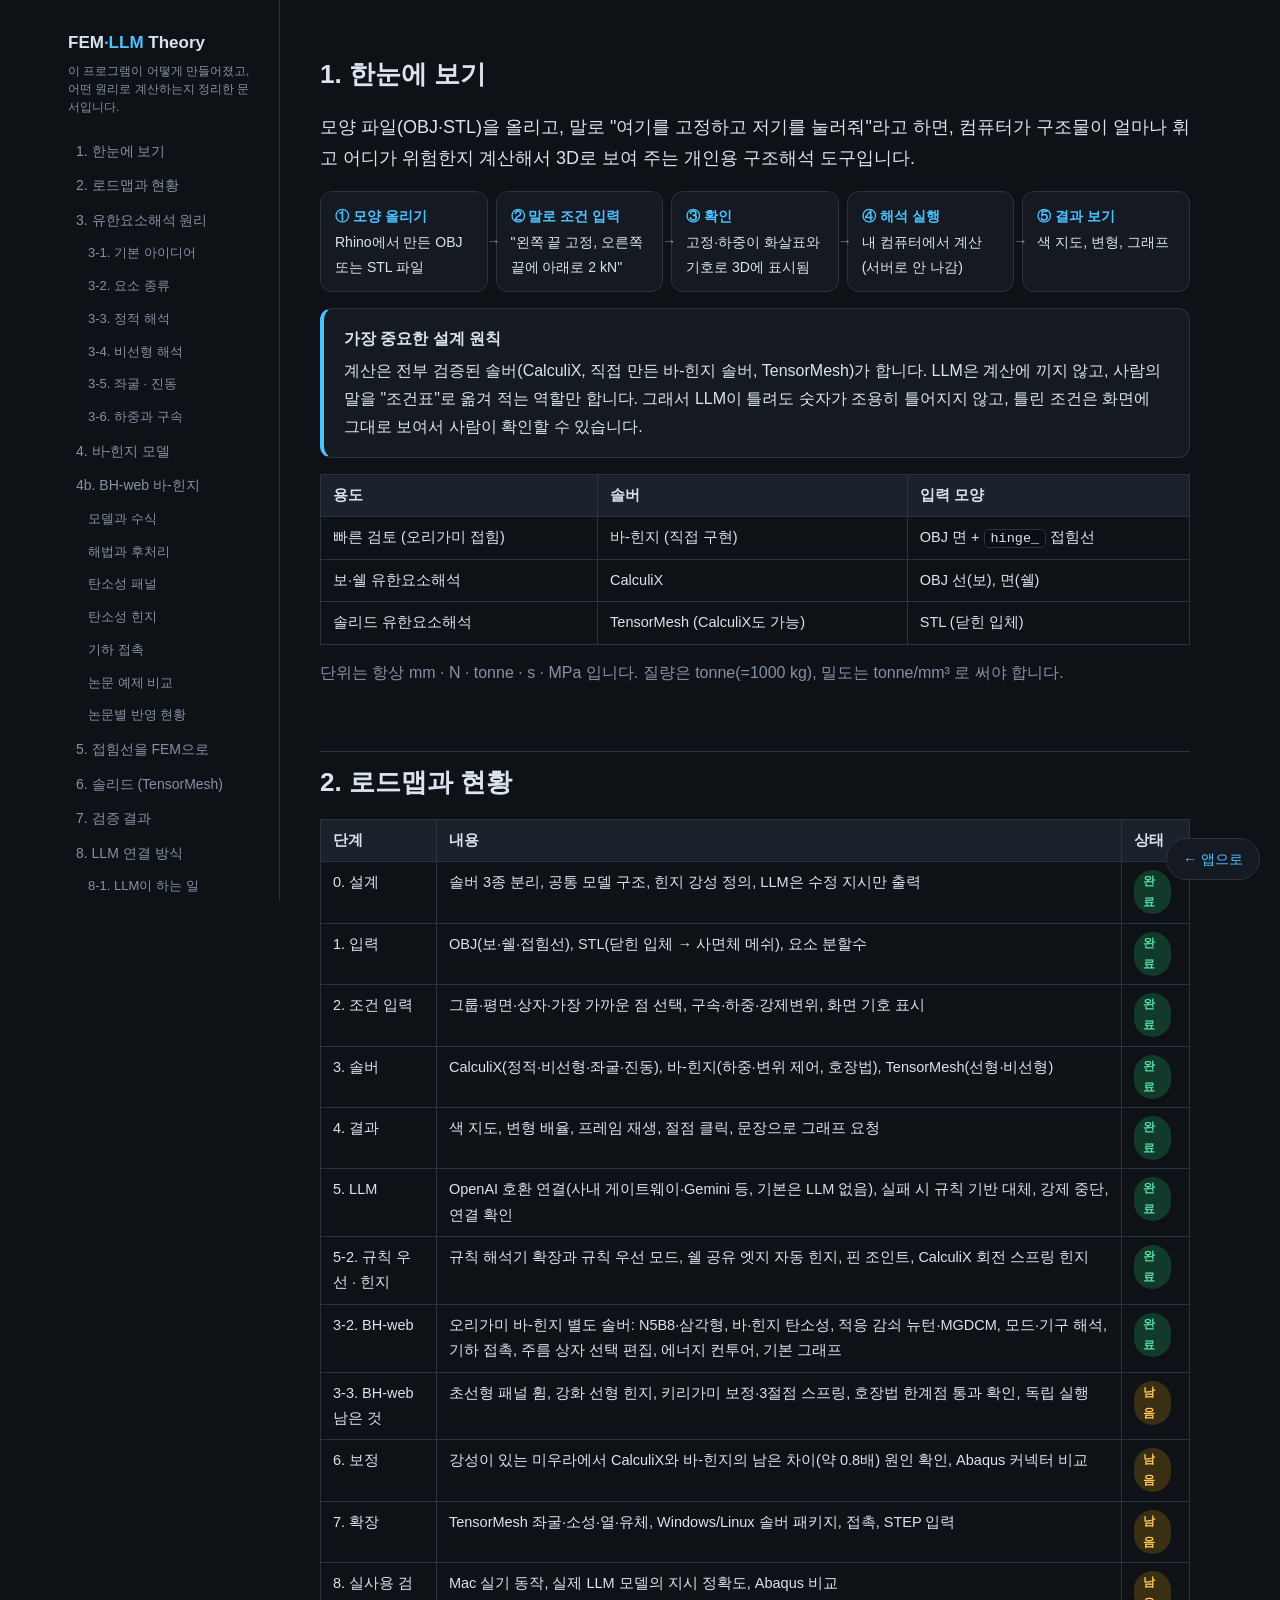
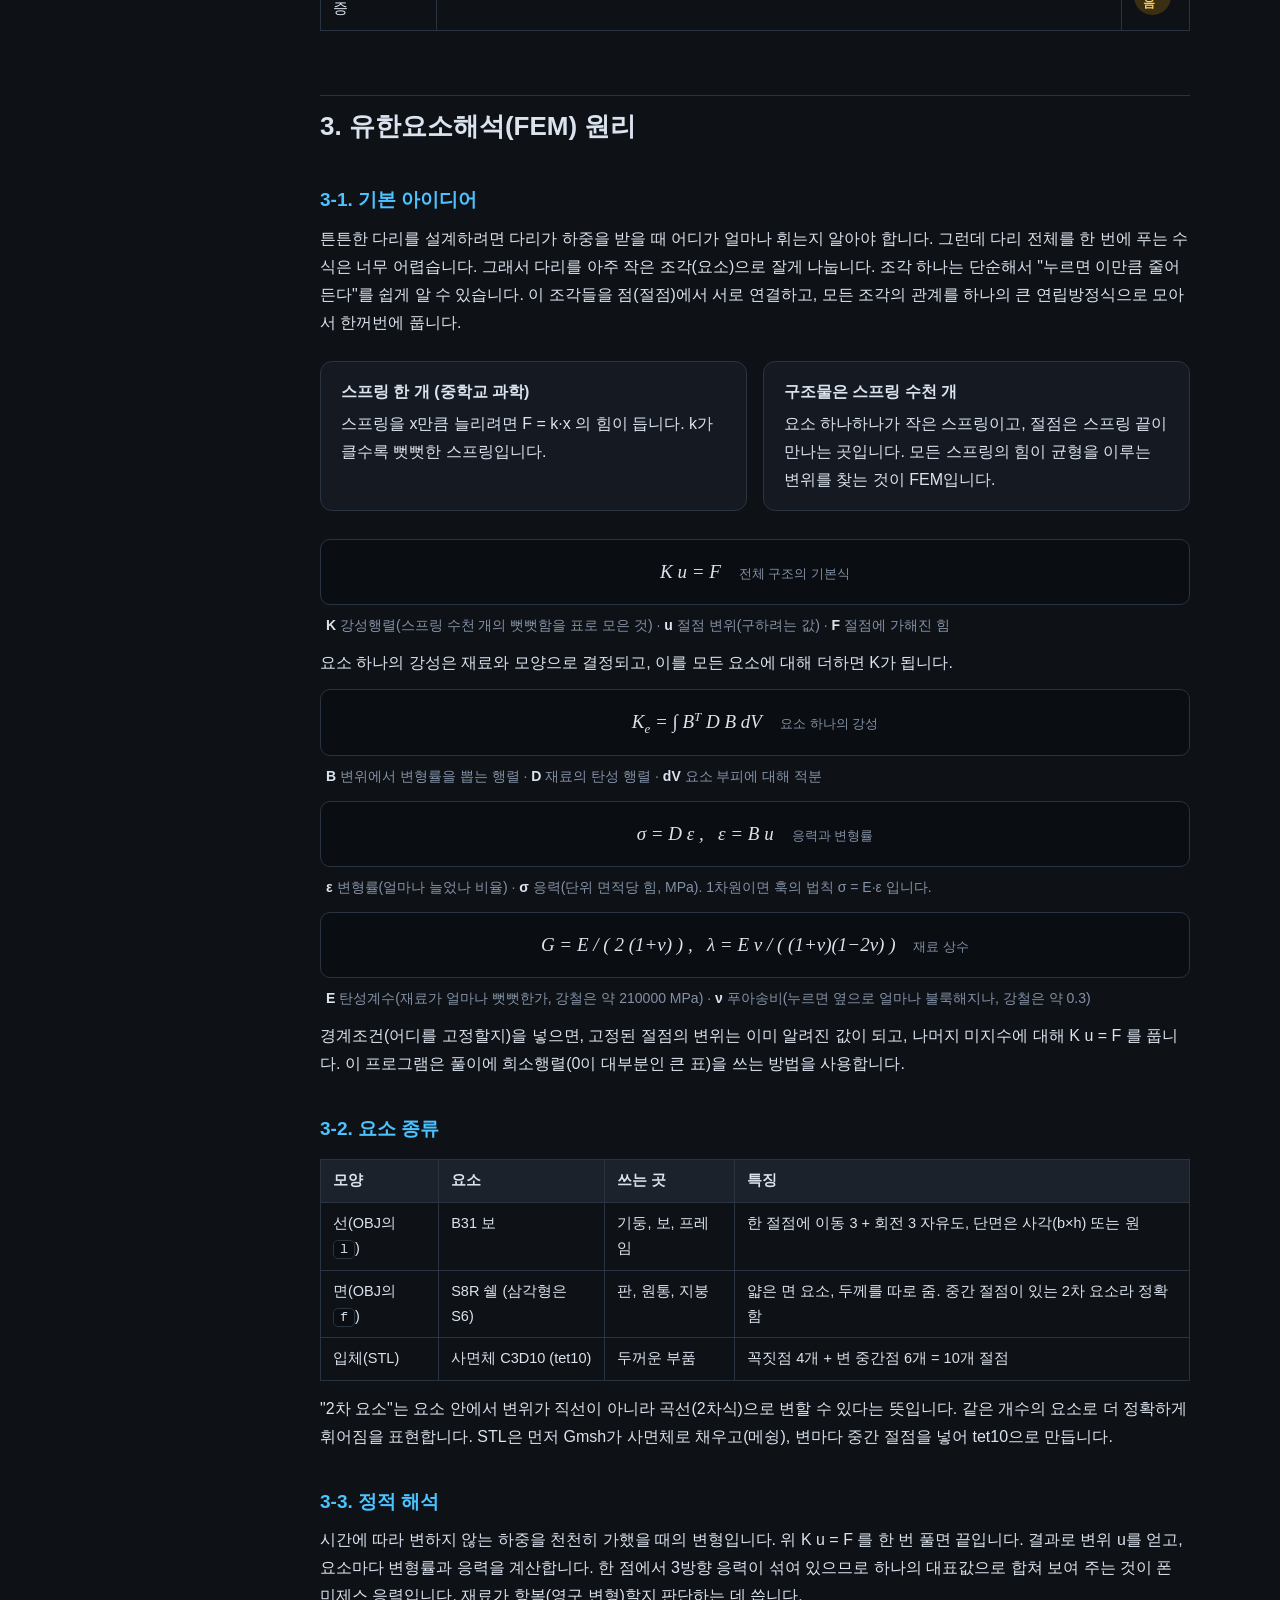
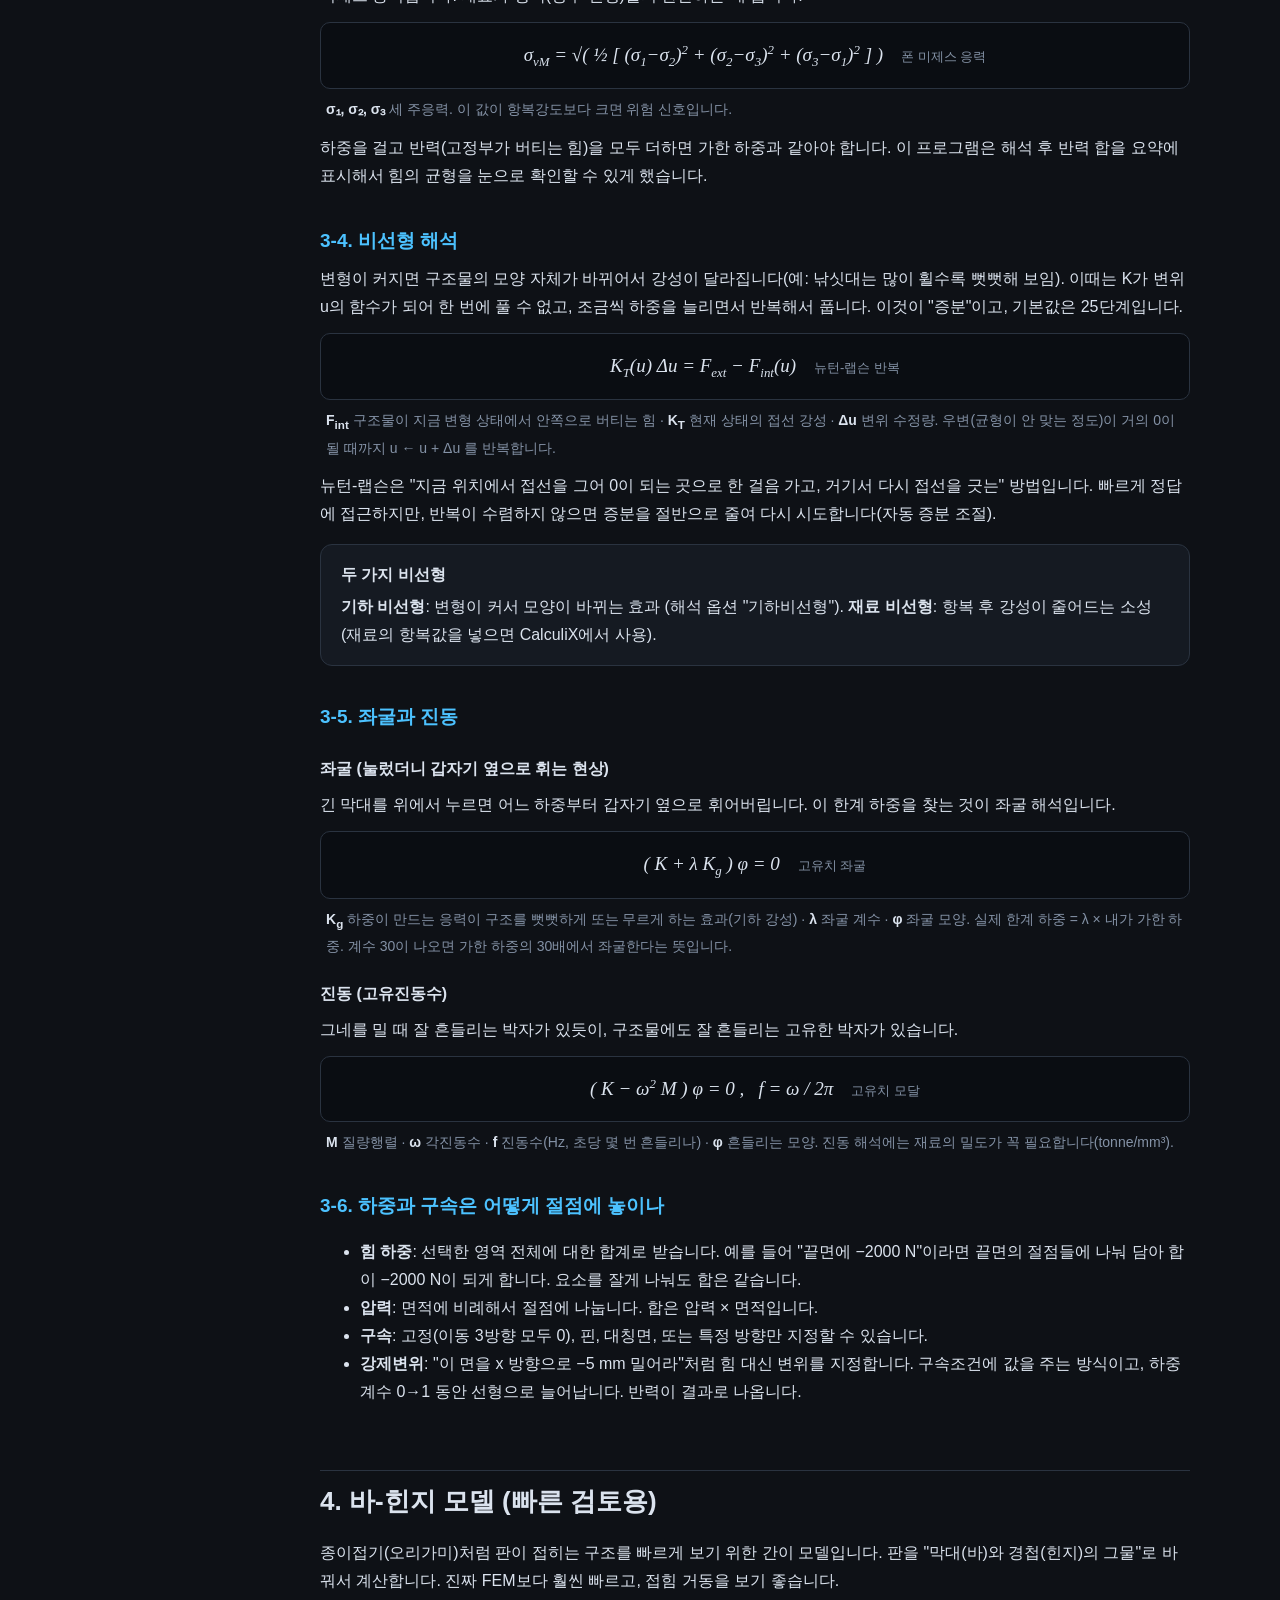
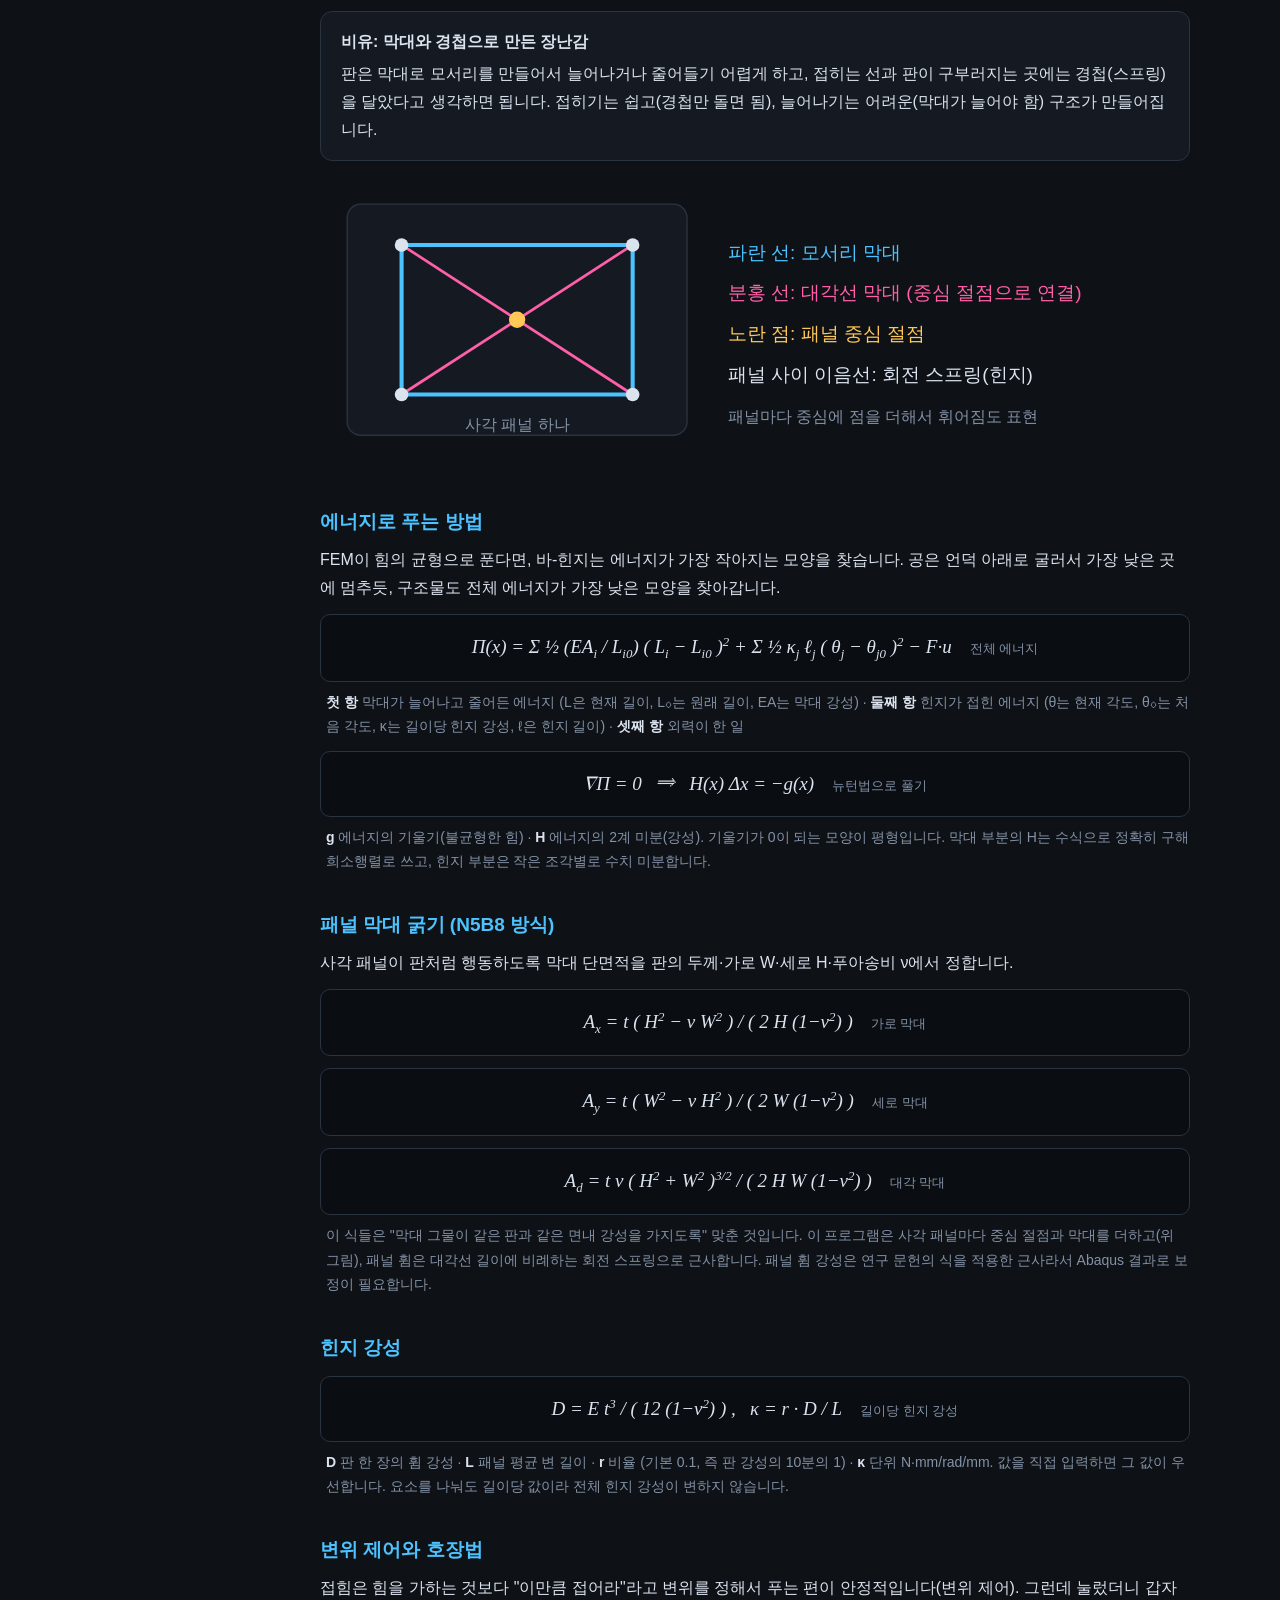
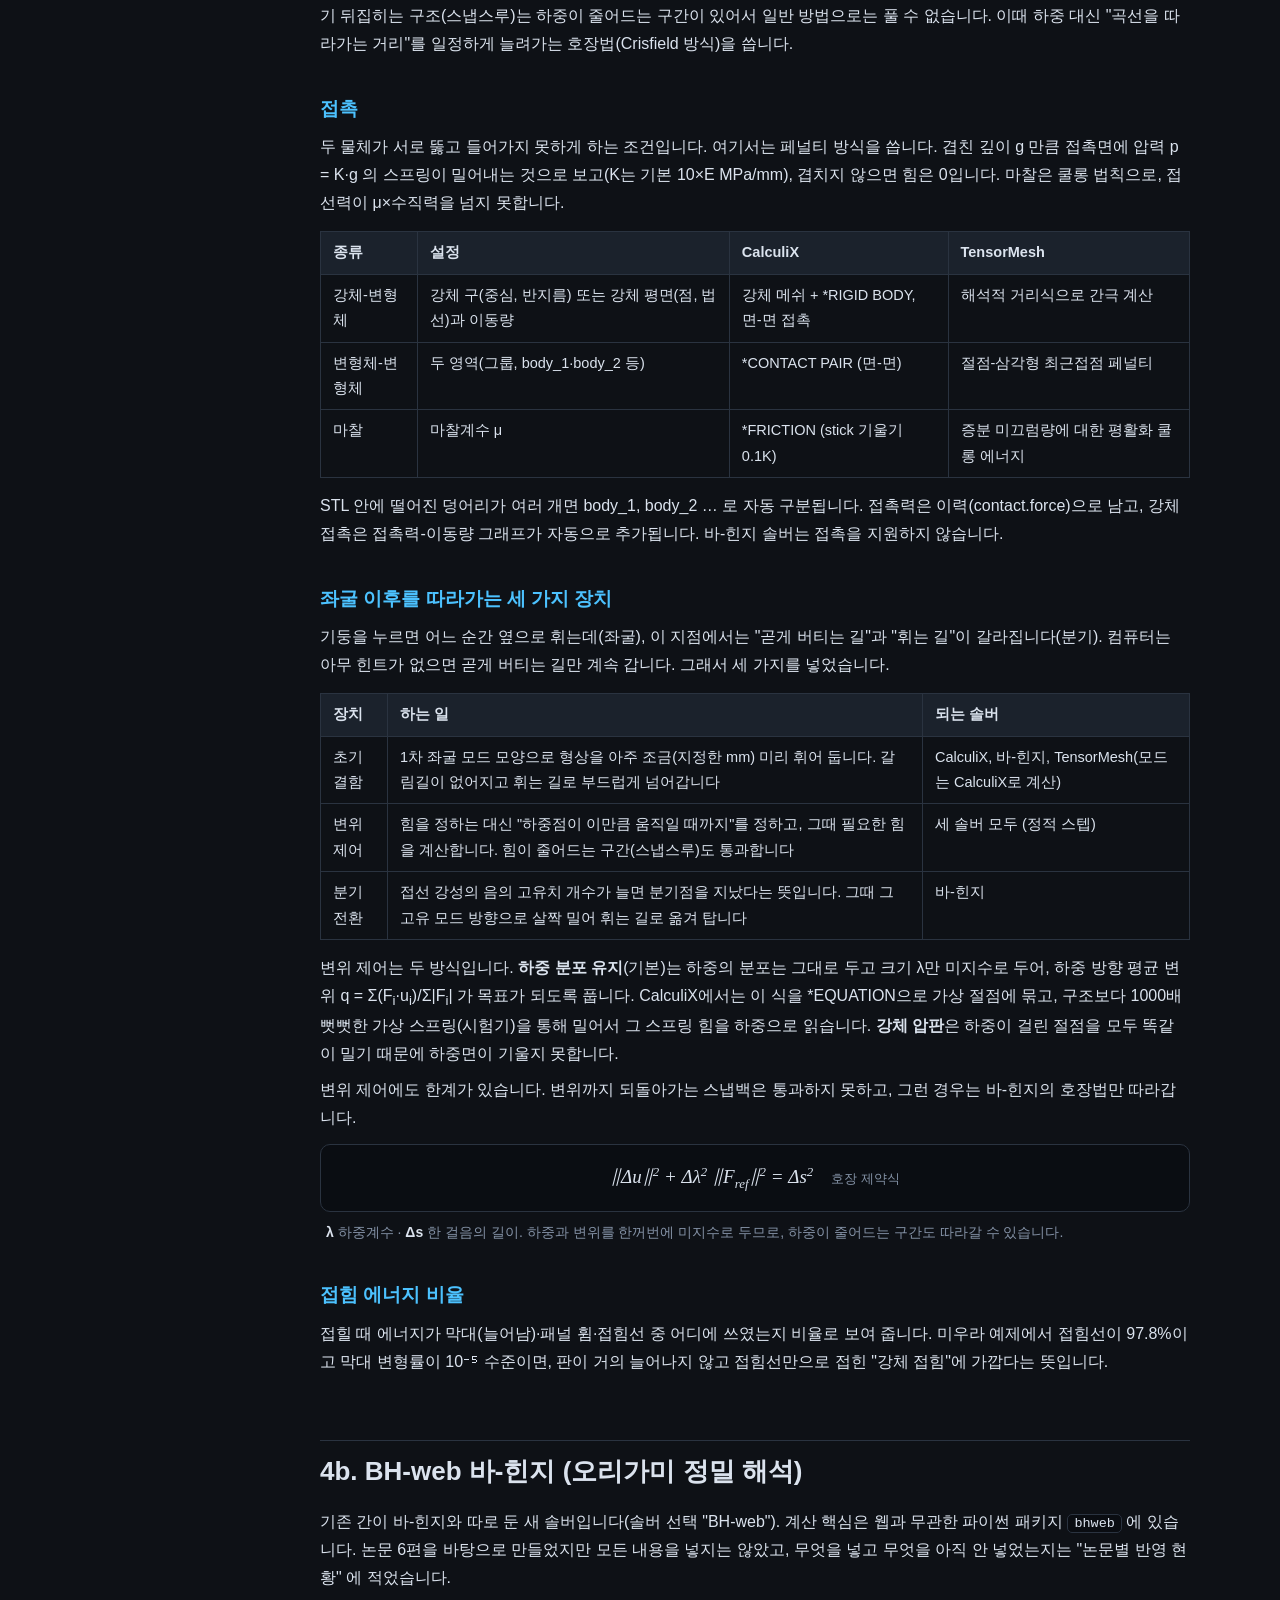
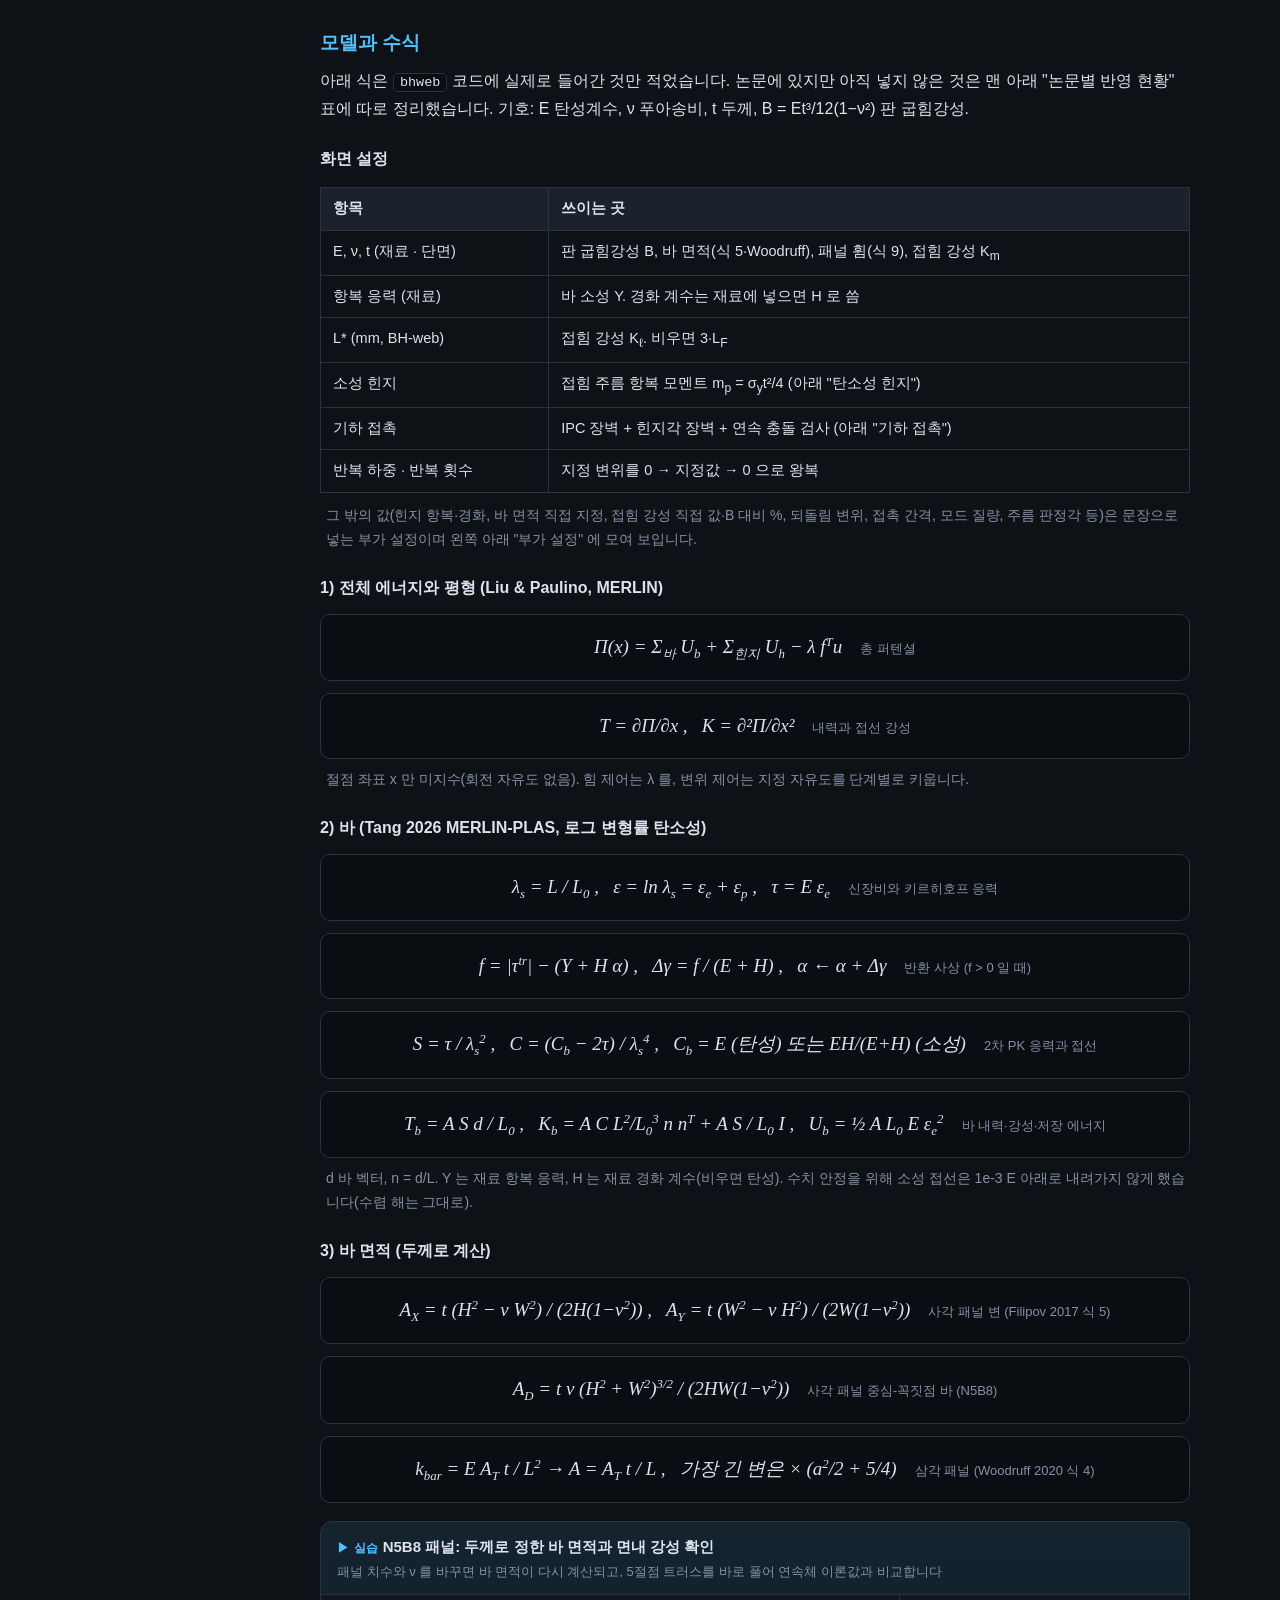
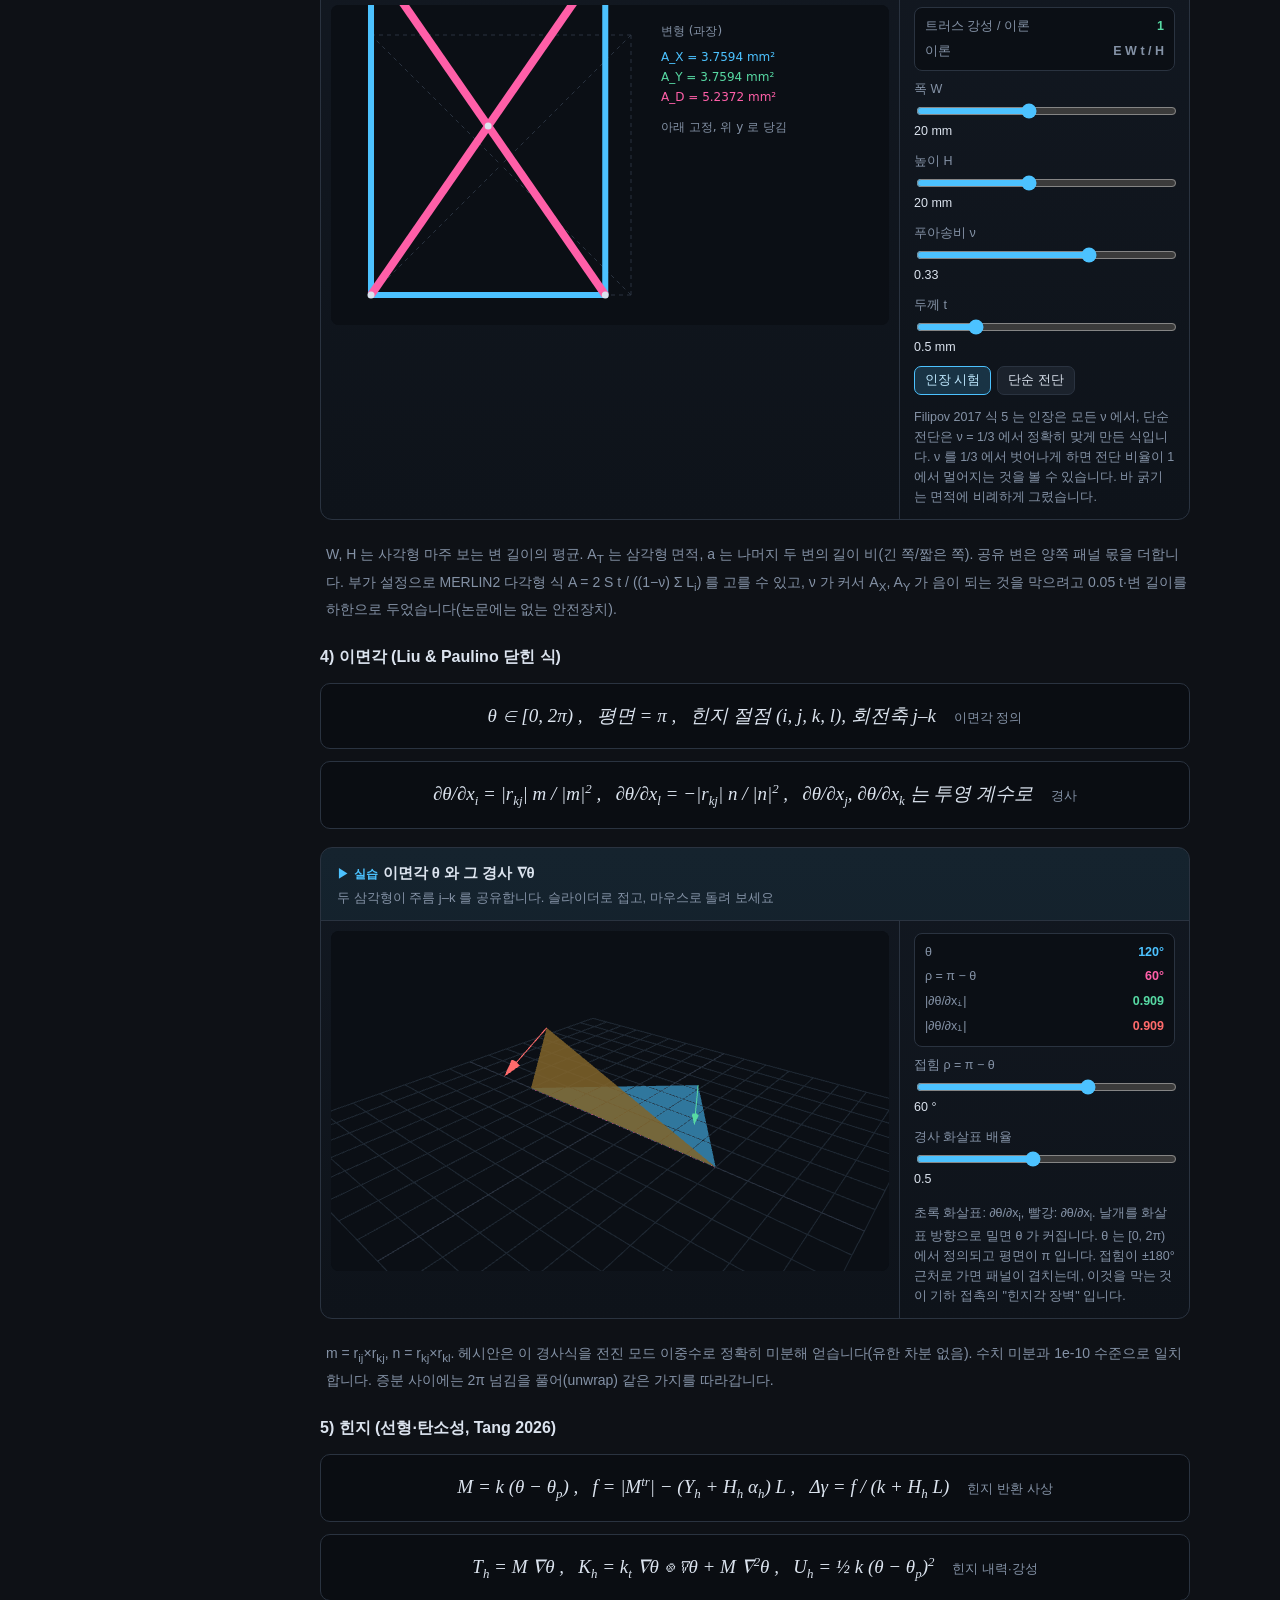
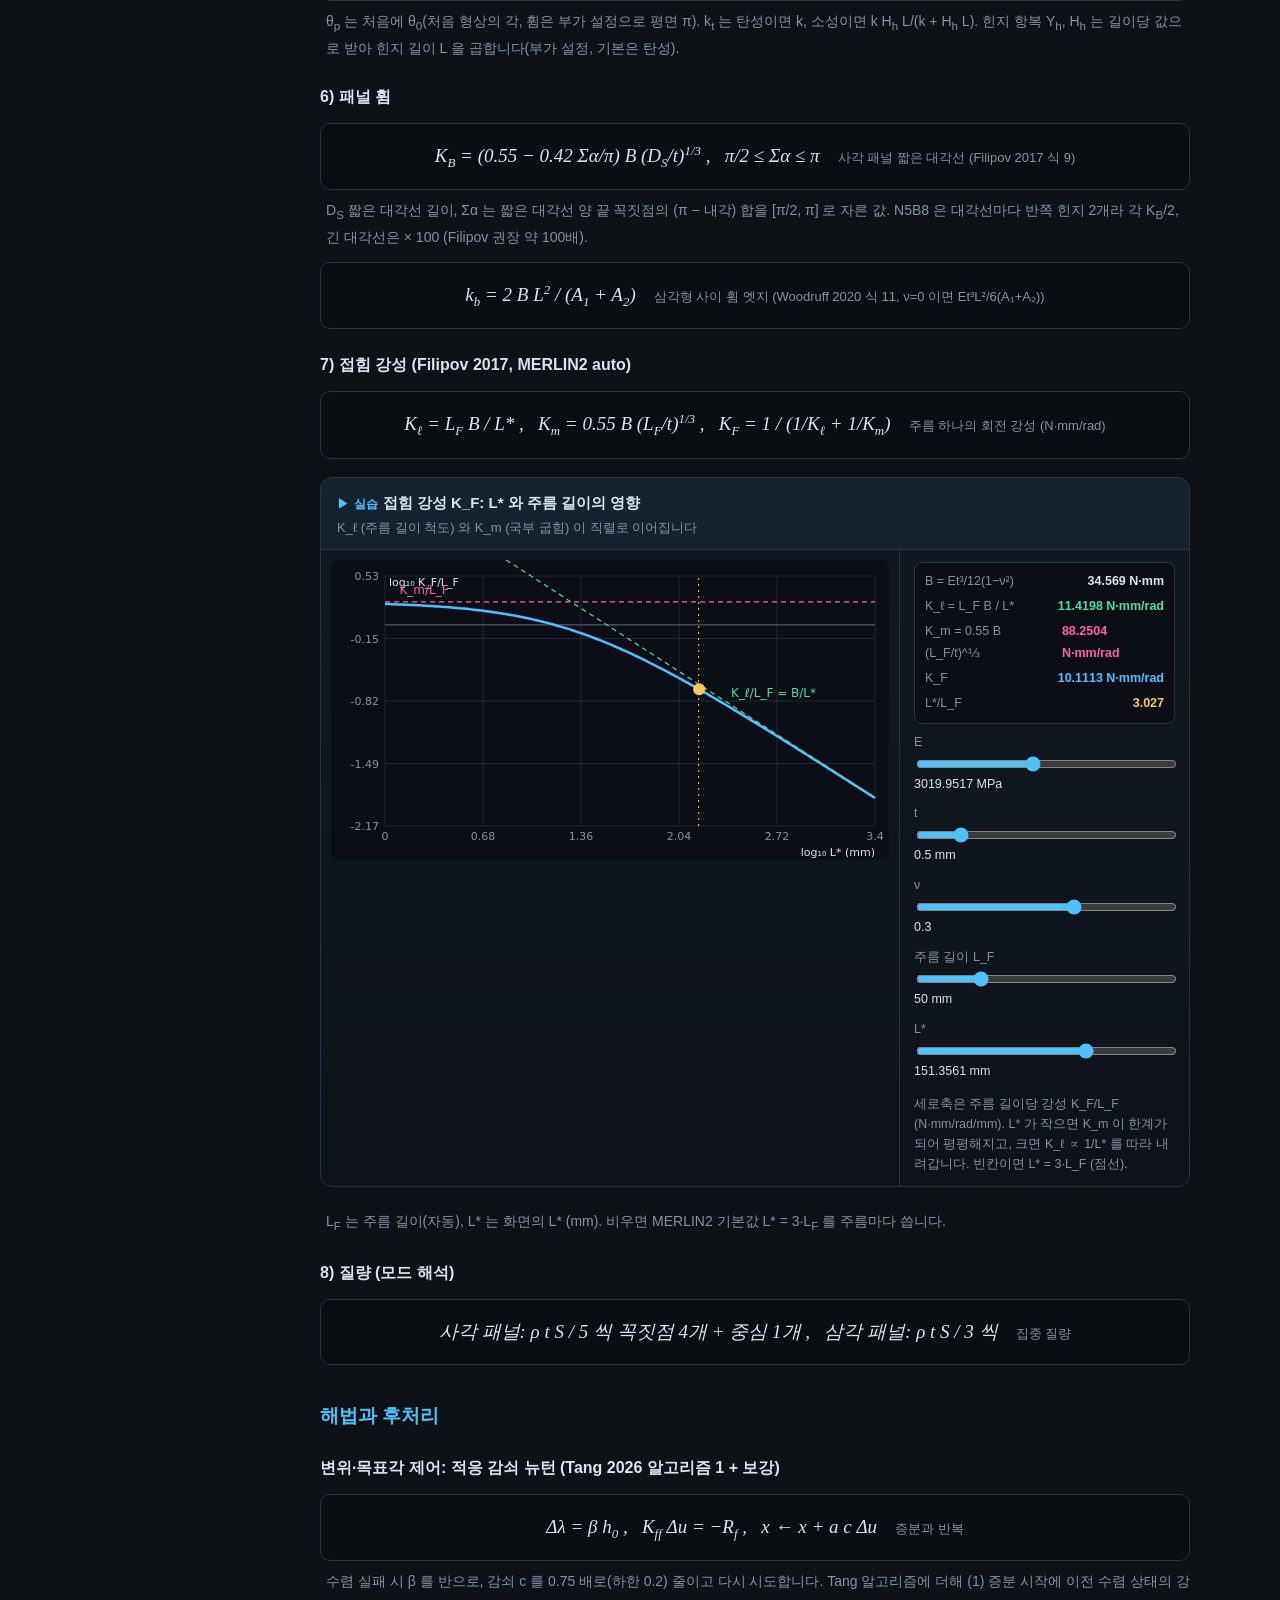
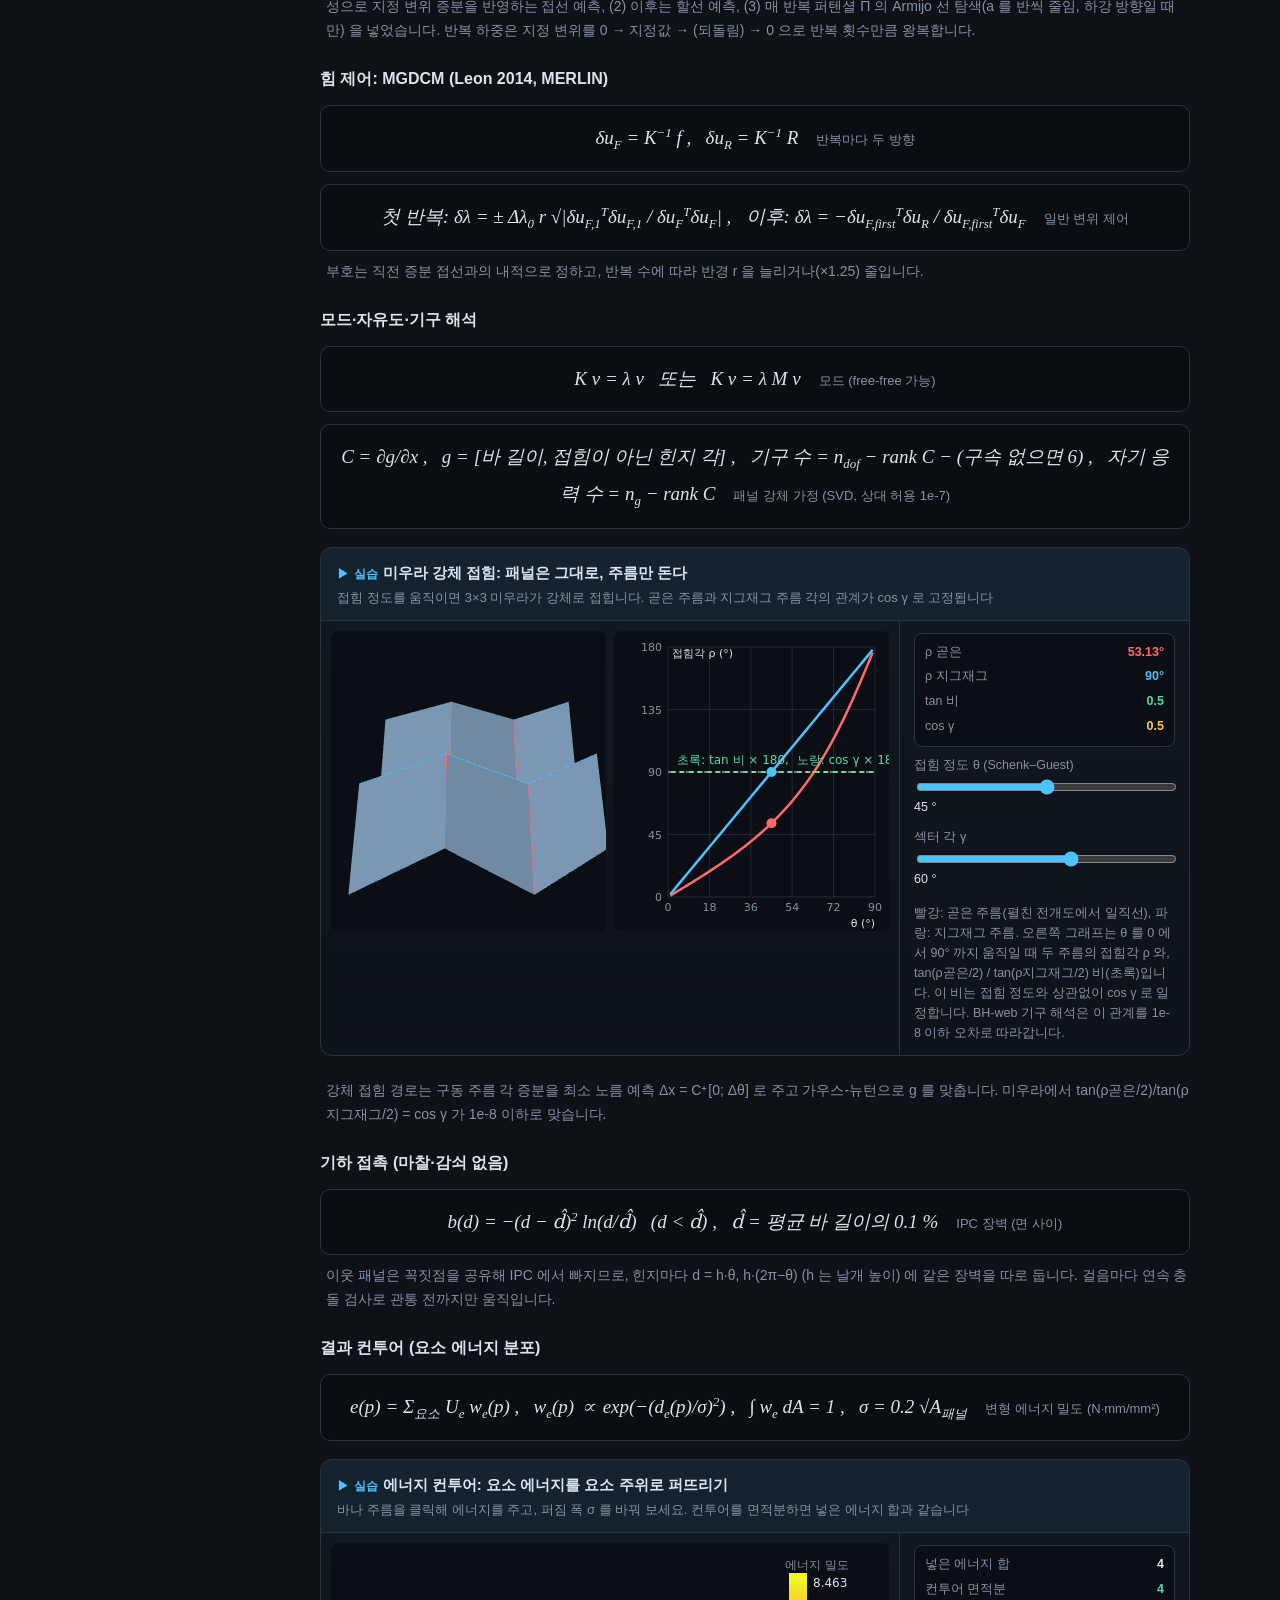
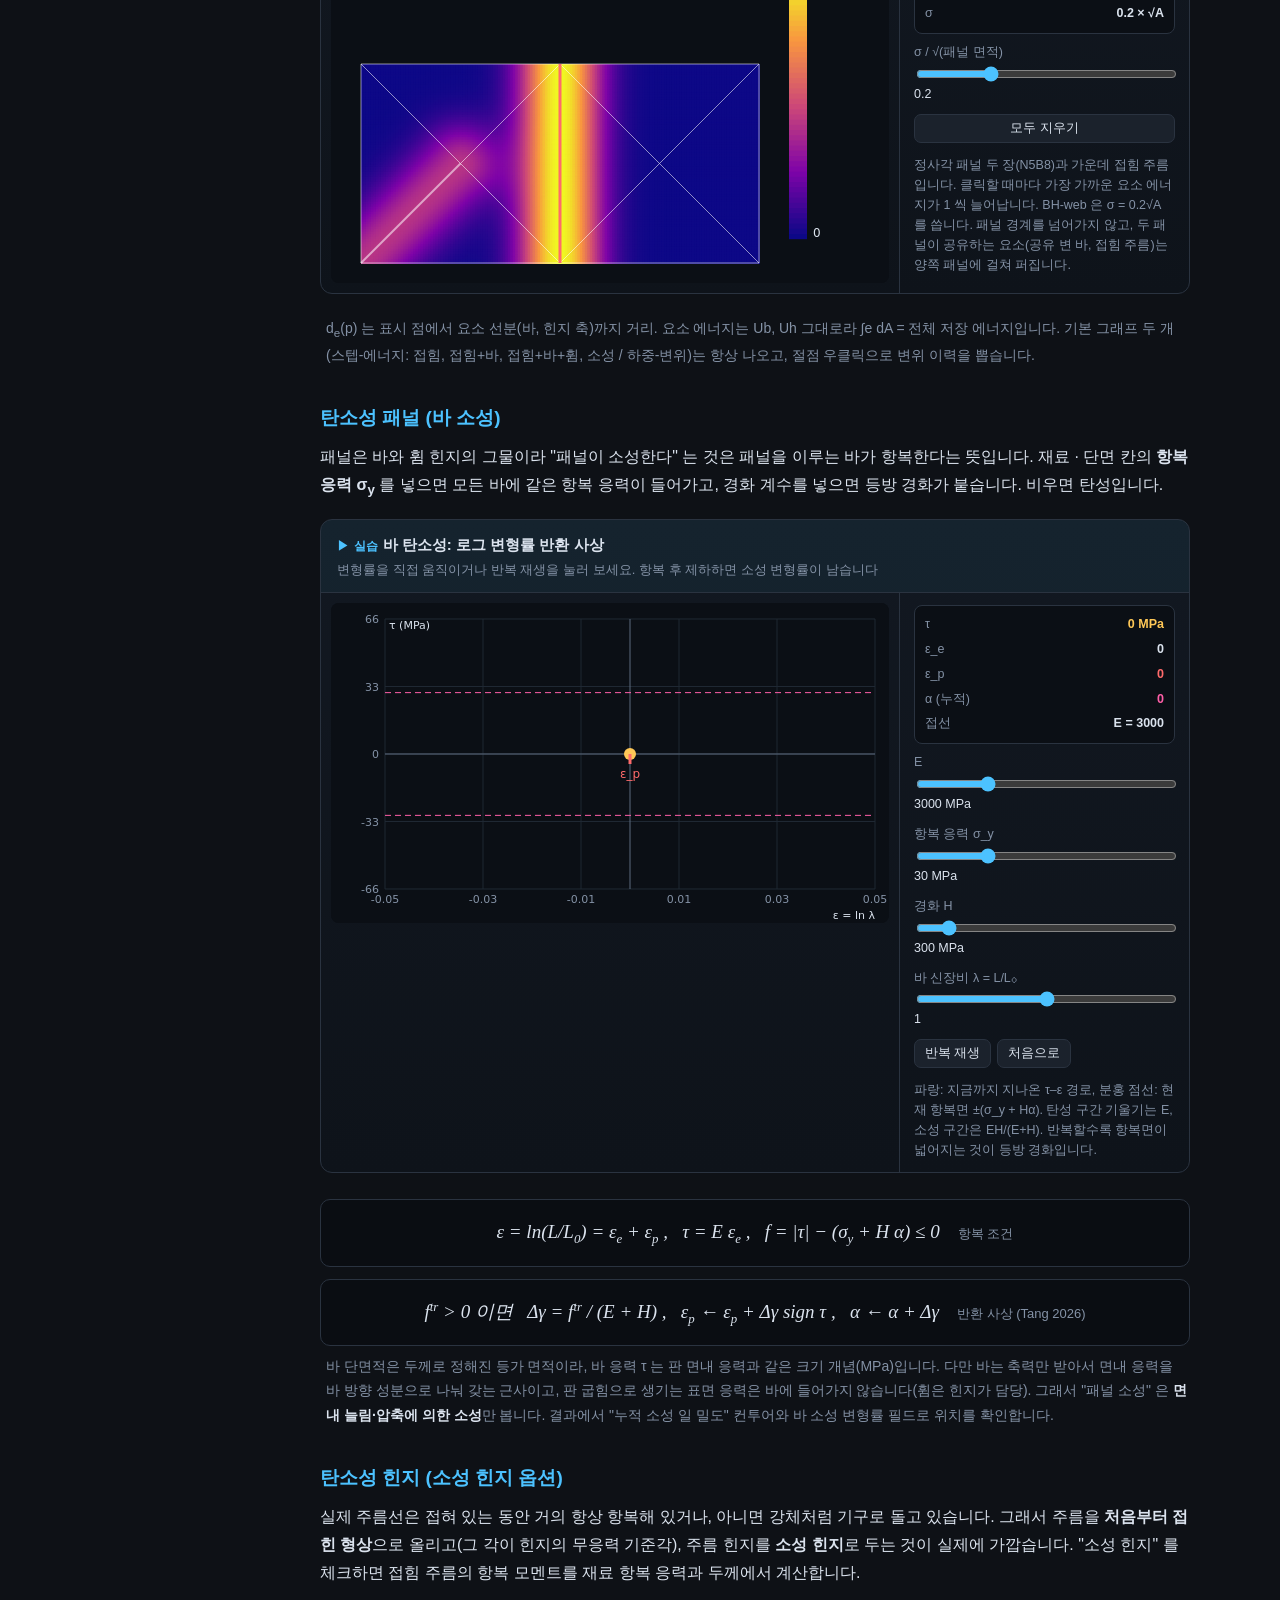
==== commit 8930a35b: "원리 문서 BH-web 절에 인터랙티브 실습 위젯 9종 추가 - theory.js 추가: three.js·캔버스 위젯, data-lab 자리에 붙음 - 이면각과 경사(3D), N5" ====
--- a/web/theory.html
+++ b/web/theory.html
@@ -53,6 +53,23 @@
 svg{max-width:100%;height:auto}
 .back{position:fixed;right:20px;bottom:20px;background:var(--panel);border:1px solid var(--line);border-radius:99px;padding:8px 16px;color:var(--accent);text-decoration:none;font-size:14px}
 @media(max-width:860px){.wrap{grid-template-columns:1fr}nav{position:static;height:auto;border-right:0;border-bottom:1px solid var(--line)}main{padding:24px 18px 100px}.two{grid-template-columns:1fr}.flow .s::after{display:none}}
+.lab{margin:18px 0 26px;border:1px solid var(--line);border-radius:12px;background:linear-gradient(180deg,#121821,#0e131a);overflow:hidden}
+.lh{display:flex;flex-direction:column;gap:2px;padding:12px 16px;border-bottom:1px solid var(--line);background:rgba(76,194,255,.06)}
+.lh b{font-size:15px;color:var(--text)}.lh b::before{content:"▶ 실습  ";color:var(--accent);font-size:12px;letter-spacing:.05em}
+.lh span{font-size:13px;color:var(--mute);line-height:1.5}
+.lbody{display:grid;grid-template-columns:minmax(0,1fr) 290px}
+.lview{min-width:0;padding:10px}.lctl{padding:12px 14px;border-left:1px solid var(--line);display:flex;flex-direction:column;gap:8px}
+.lc,.l3{display:block;width:100%;border-radius:8px;background:#0b0f15}.l3{height:340px;cursor:grab}
+.ltwo{display:grid;grid-template-columns:1fr 1fr;gap:8px}.ltwo .l3{height:300px}
+.sl{display:grid;grid-template-columns:1fr auto;gap:0 8px;font-size:12.5px;color:var(--mute)}
+.sl input{grid-column:1/3;width:100%;accent-color:var(--accent)}.sl .v{color:var(--text);font-variant-numeric:tabular-nums}
+.lrow{display:flex;gap:6px;flex-wrap:wrap}
+.lb{background:var(--panel2);color:var(--text);border:1px solid var(--line);border-radius:7px;padding:5px 10px;font-size:12.5px;cursor:pointer}
+.lb:hover{border-color:var(--accent)}.lb.on{background:rgba(76,194,255,.18);border-color:var(--accent);color:#bfe9ff}
+.ro{display:grid;grid-template-columns:1fr;gap:3px;background:#0b0f15;border:1px solid var(--line);border-radius:8px;padding:8px 10px;font-size:12.5px}
+.ro span{display:flex;justify-content:space-between;gap:8px}.ro i{font-style:normal;color:var(--mute)}.ro b{font-variant-numeric:tabular-nums;font-weight:600}
+.lnote{font-size:12.5px;color:var(--mute);line-height:1.6;margin:4px 0 0}
+@media(max-width:980px){.lbody{grid-template-columns:1fr}.lctl{border-left:0;border-top:1px solid var(--line)}.ltwo{grid-template-columns:1fr}}
 </style>
 </head>
 <body>
@@ -282,11 +299,13 @@
 <div class="eq">A<sub>X</sub> = t (H<sup>2</sup> − ν W<sup>2</sup>) / (2H(1−ν<sup>2</sup>)) , &nbsp; A<sub>Y</sub> = t (W<sup>2</sup> − ν H<sup>2</sup>) / (2W(1−ν<sup>2</sup>))<span class="n">사각 패널 변 (Filipov 2017 식 5)</span></div>
 <div class="eq">A<sub>D</sub> = t ν (H<sup>2</sup> + W<sup>2</sup>)<sup>3/2</sup> / (2HW(1−ν<sup>2</sup>))<span class="n">사각 패널 중심-꼭짓점 바 (N5B8)</span></div>
 <div class="eq">k<sub>bar</sub> = E A<sub>T</sub> t / L<sup>2</sup> → A = A<sub>T</sub> t / L , &nbsp; 가장 긴 변은 × (a<sup>2</sup>/2 + 5/4)<span class="n">삼각 패널 (Woodruff 2020 식 4)</span></div>
+<div data-lab="n5b8"></div>
 <p class="where">W, H 는 사각형 마주 보는 변 길이의 평균. A<sub>T</sub> 는 삼각형 면적, a 는 나머지 두 변의 길이 비(긴 쪽/짧은 쪽). 공유 변은 양쪽 패널 몫을 더합니다. 부가 설정으로 MERLIN2 다각형 식 A = 2 S t / ((1−ν) Σ L<sub>i</sub>) 를 고를 수 있고, ν 가 커서 A<sub>X</sub>, A<sub>Y</sub> 가 음이 되는 것을 막으려고 0.05 t·변 길이를 하한으로 두었습니다(논문에는 없는 안전장치).</p>
 
 <h4>4) 이면각 (Liu & Paulino 닫힌 식)</h4>
 <div class="eq">θ ∈ [0, 2π) , &nbsp; 평면 = π , &nbsp; 힌지 절점 (i, j, k, l), 회전축 j–k<span class="n">이면각 정의</span></div>
 <div class="eq">∂θ/∂x<sub>i</sub> = |r<sub>kj</sub>| m / |m|<sup>2</sup> , &nbsp; ∂θ/∂x<sub>l</sub> = −|r<sub>kj</sub>| n / |n|<sup>2</sup> , &nbsp; ∂θ/∂x<sub>j</sub>, ∂θ/∂x<sub>k</sub> 는 투영 계수로<span class="n">경사</span></div>
+<div data-lab="dihedral"></div>
 <p class="where">m = r<sub>ij</sub>×r<sub>kj</sub>, n = r<sub>kj</sub>×r<sub>kl</sub>. 헤시안은 이 경사식을 전진 모드 이중수로 정확히 미분해 얻습니다(유한 차분 없음). 수치 미분과 1e-10 수준으로 일치합니다. 증분 사이에는 2π 넘김을 풀어(unwrap) 같은 가지를 따라갑니다.</p>
 
 <h4>5) 힌지 (선형·탄소성, Tang 2026)</h4>
@@ -301,6 +320,7 @@
 
 <h4>7) 접힘 강성 (Filipov 2017, MERLIN2 auto)</h4>
 <div class="eq">K<sub>ℓ</sub> = L<sub>F</sub> B / L* , &nbsp; K<sub>m</sub> = 0.55 B (L<sub>F</sub>/t)<sup>1/3</sup> , &nbsp; K<sub>F</sub> = 1 / (1/K<sub>ℓ</sub> + 1/K<sub>m</sub>)<span class="n">주름 하나의 회전 강성 (N·mm/rad)</span></div>
+<div data-lab="foldk"></div>
 <p class="where">L<sub>F</sub> 는 주름 길이(자동), L* 는 화면의 L* (mm). 비우면 MERLIN2 기본값 L* = 3·L<sub>F</sub> 를 주름마다 씁니다.</p>
 
 <h4>8) 질량 (모드 해석)</h4>
@@ -317,75 +337,26 @@
 <h4>모드·자유도·기구 해석</h4>
 <div class="eq">K v = λ v &nbsp; 또는 &nbsp; K v = λ M v<span class="n">모드 (free-free 가능)</span></div>
 <div class="eq">C = ∂g/∂x , &nbsp; g = [바 길이, 접힘이 아닌 힌지 각] , &nbsp; 기구 수 = n<sub>dof</sub> − rank C − (구속 없으면 6) , &nbsp; 자기 응력 수 = n<sub>g</sub> − rank C<span class="n">패널 강체 가정 (SVD, 상대 허용 1e-7)</span></div>
+<div data-lab="miura"></div>
 <p class="where">강체 접힘 경로는 구동 주름 각 증분을 최소 노름 예측 Δx = C⁺[0; Δθ] 로 주고 가우스-뉴턴으로 g 를 맞춥니다. 미우라에서 tan(ρ곧은/2)/tan(ρ지그재그/2) = cos γ 가 1e-8 이하로 맞습니다.</p>
 <h4>기하 접촉 (마찰·감쇠 없음)</h4>
 <div class="eq">b(d) = −(d − d̂)<sup>2</sup> ln(d/d̂) &nbsp; (d &lt; d̂) , &nbsp; d̂ = 평균 바 길이의 0.1 %<span class="n">IPC 장벽 (면 사이)</span></div>
 <p class="where">이웃 패널은 꼭짓점을 공유해 IPC 에서 빠지므로, 힌지마다 d = h·θ, h·(2π−θ) (h 는 날개 높이) 에 같은 장벽을 따로 둡니다. 걸음마다 연속 충돌 검사로 관통 전까지만 움직입니다.</p>
 <h4>결과 컨투어 (요소 에너지 분포)</h4>
 <div class="eq">e(p) = Σ<sub>요소</sub> U<sub>e</sub> w<sub>e</sub>(p) , &nbsp; w<sub>e</sub>(p) ∝ exp(−(d<sub>e</sub>(p)/σ)<sup>2</sup>) , &nbsp; ∫ w<sub>e</sub> dA = 1 , &nbsp; σ = 0.2 √A<sub>패널</sub><span class="n">변형 에너지 밀도 (N·mm/mm²)</span></div>
+<div data-lab="kernel"></div>
 <p class="where">d<sub>e</sub>(p) 는 표시 점에서 요소 선분(바, 힌지 축)까지 거리. 요소 에너지는 Ub, Uh 그대로라 ∫e dA = 전체 저장 에너지입니다. 기본 그래프 두 개(스텝-에너지: 접힘, 접힘+바, 접힘+바+휨, 소성 / 하중-변위)는 항상 나오고, 절점 우클릭으로 변위 이력을 뽑습니다.</p>
 
 <h3 id="bh-plastic-panel">탄소성 패널 (바 소성)</h3>
 <p>패널은 바와 휨 힌지의 그물이라 "패널이 소성한다" 는 것은 패널을 이루는 바가 항복한다는 뜻입니다. 재료 · 단면 칸의 <b>항복 응력 σ<sub>y</sub></b> 를 넣으면 모든 바에 같은 항복 응력이 들어가고, 경화 계수를 넣으면 등방 경화가 붙습니다. 비우면 탄성입니다.</p>
-<svg viewBox="0 0 640 230" role="img" aria-label="바의 응력-변형률 이선형 곡선">
-<rect x="10" y="10" width="620" height="210" rx="10" fill="#151a22" stroke="#2a3340"/>
-<g stroke="#8492a6" stroke-width="1"><line x1="60" y1="190" x2="330" y2="190"/><line x1="60" y1="190" x2="60" y2="30"/></g>
-<text x="330" y="207" fill="#8492a6" font-size="12" text-anchor="end">로그 변형률 ε</text>
-<text x="66" y="34" fill="#8492a6" font-size="12">τ (키르히호프 응력)</text>
-<polyline points="60,190 130,90 300,62" fill="none" stroke="#4cc2ff" stroke-width="3"/>
-<polyline points="300,62 230,162" fill="none" stroke="#ff5fa8" stroke-width="2.5" stroke-dasharray="6 4"/>
-<line x1="56" y1="90" x2="130" y2="90" stroke="#ffc857" stroke-dasharray="3 3"/>
-<text x="54" y="94" fill="#ffc857" font-size="12" text-anchor="end">σ<tspan baseline-shift="sub" font-size="9">y</tspan></text>
-<text x="80" y="150" fill="#4cc2ff" font-size="12">기울기 E</text>
-<text x="170" y="66" fill="#4cc2ff" font-size="12">기울기 EH/(E+H)</text>
-<text x="248" y="128" fill="#ff5fa8" font-size="12">제하: 기울기 E</text>
-<line x1="230" y1="190" x2="230" y2="166" stroke="#ff5fa8"/><text x="230" y="186" fill="#ff5fa8" font-size="11" text-anchor="middle"> </text>
-<text x="200" y="182" fill="#ff5fa8" font-size="11">ε<tspan baseline-shift="sub" font-size="8">p</tspan> 남음</text>
-<g transform="translate(360,30)">
-<rect x="20" y="20" width="200" height="140" fill="none" stroke="#4cc2ff" stroke-width="3"/>
-<line x1="20" y1="20" x2="220" y2="160" stroke="#ff5fa8" stroke-width="2"/><line x1="220" y1="20" x2="20" y2="160" stroke="#ff5fa8" stroke-width="2"/>
-<circle cx="120" cy="90" r="5" fill="#ffc857"/>
-<line x1="20" y1="20" x2="220" y2="20" stroke="#ff6b6b" stroke-width="6" opacity=".7"/>
-<text x="120" y="12" fill="#ff6b6b" font-size="11" text-anchor="middle">항복한 바 (색: 바 소성 변형률)</text>
-<text x="120" y="182" fill="#8492a6" font-size="11" text-anchor="middle">N5B8 패널: 변 4 + 중심 대각 4</text>
-</g>
-</svg>
+<div data-lab="bar"></div>
 <div class="eq">ε = ln(L/L<sub>0</sub>) = ε<sub>e</sub> + ε<sub>p</sub> , &nbsp; τ = E ε<sub>e</sub> , &nbsp; f = |τ| − (σ<sub>y</sub> + H α) ≤ 0<span class="n">항복 조건</span></div>
 <div class="eq">f<sup>tr</sup> &gt; 0 이면 &nbsp; Δγ = f<sup>tr</sup> / (E + H) , &nbsp; ε<sub>p</sub> ← ε<sub>p</sub> + Δγ sign τ , &nbsp; α ← α + Δγ<span class="n">반환 사상 (Tang 2026)</span></div>
 <p class="where">바 단면적은 두께로 정해진 등가 면적이라, 바 응력 τ 는 판 면내 응력과 같은 크기 개념(MPa)입니다. 다만 바는 축력만 받아서 면내 응력을 바 방향 성분으로 나눠 갖는 근사이고, 판 굽힘으로 생기는 표면 응력은 바에 들어가지 않습니다(휨은 힌지가 담당). 그래서 "패널 소성" 은 <b>면내 늘림·압축에 의한 소성</b>만 봅니다. 결과에서 "누적 소성 일 밀도" 컨투어와 바 소성 변형률 필드로 위치를 확인합니다.</p>
 
 <h3 id="bh-plastic-hinge">탄소성 힌지 (소성 힌지 옵션)</h3>
 <p>실제 주름선은 접혀 있는 동안 거의 항상 항복해 있거나, 아니면 강체처럼 기구로 돌고 있습니다. 그래서 주름을 <b>처음부터 접힌 형상</b>으로 올리고(그 각이 힌지의 무응력 기준각), 주름 힌지를 <b>소성 힌지</b>로 두는 것이 실제에 가깝습니다. "소성 힌지" 를 체크하면 접힘 주름의 항복 모멘트를 재료 항복 응력과 두께에서 계산합니다.</p>
-<svg viewBox="0 0 640 230" role="img" aria-label="판 단면의 완전 소성 응력 분포와 힌지 모멘트-회전 곡선">
-<rect x="10" y="10" width="620" height="210" rx="10" fill="#151a22" stroke="#2a3340"/>
-<g transform="translate(90,40)">
-<rect x="0" y="40" width="70" height="60" fill="#1b222c" stroke="#8492a6"/>
-<text x="35" y="122" fill="#8492a6" font-size="11" text-anchor="middle">주름선 단면 (폭 1)</text>
-<line x1="-10" y1="70" x2="80" y2="70" stroke="#8492a6" stroke-dasharray="3 3"/>
-<text x="-14" y="74" fill="#8492a6" font-size="11" text-anchor="end">중립축</text>
-<g fill="#ff5fa8" opacity=".75"><rect x="100" y="40" width="50" height="30"/></g>
-<g fill="#4cc2ff" opacity=".75"><rect x="100" y="70" width="-0" height="0"/><rect x="50" y="70" width="0" height="0"/></g>
-<rect x="100" y="70" width="50" height="30" fill="#4cc2ff" opacity=".75" transform="translate(-50,0)"/>
-<line x1="100" y1="30" x2="100" y2="110" stroke="#dbe3ee"/>
-<text x="152" y="58" fill="#ff5fa8" font-size="11">+σ<tspan baseline-shift="sub" font-size="8">y</tspan> (인장)</text>
-<text x="0" y="0" fill="#4cc2ff" font-size="11"> </text>
-<text x="150" y="92" fill="#4cc2ff" font-size="11" text-anchor="end" transform="translate(-60,0)">−σ<tspan baseline-shift="sub" font-size="8">y</tspan></text>
-<text x="100" y="140" fill="#dbe3ee" font-size="12" text-anchor="middle">m<tspan baseline-shift="sub" font-size="9">p</tspan> = σ<tspan baseline-shift="sub" font-size="9">y</tspan>·(t/2)·(t/2) = σ<tspan baseline-shift="sub" font-size="9">y</tspan> t² / 4</text>
-</g>
-<g transform="translate(340,30)">
-<line x1="20" y1="160" x2="270" y2="160" stroke="#8492a6"/><line x1="20" y1="160" x2="20" y2="10" stroke="#8492a6"/>
-<text x="270" y="176" fill="#8492a6" font-size="11" text-anchor="end">회전 θ − θ₀</text>
-<text x="26" y="16" fill="#8492a6" font-size="11">모멘트 M</text>
-<polyline points="20,160 60,60 250,52" fill="none" stroke="#4cc2ff" stroke-width="3"/>
-<polyline points="250,52 210,152" fill="none" stroke="#ff5fa8" stroke-width="2.5" stroke-dasharray="6 4"/>
-<line x1="16" y1="60" x2="60" y2="60" stroke="#ffc857" stroke-dasharray="3 3"/>
-<text x="14" y="64" fill="#ffc857" font-size="11" text-anchor="end">M<tspan baseline-shift="sub" font-size="8">p</tspan></text>
-<text x="44" y="120" fill="#4cc2ff" font-size="11">기울기 K<tspan baseline-shift="sub" font-size="8">F</tspan></text>
-<text x="120" y="46" fill="#4cc2ff" font-size="11">거의 일정 (완전 소성)</text>
-<text x="222" y="110" fill="#ff5fa8" font-size="11">제하</text>
-<text x="160" y="150" fill="#ff5fa8" font-size="11">소성 회전 θ<tspan baseline-shift="sub" font-size="8">p</tspan> 남음</text>
-</g>
-</svg>
+<div data-lab="hinge"></div>
 <div class="eq">m<sub>p</sub> = β σ<sub>y</sub> t<sup>2</sup> / 4 &nbsp; (N·mm/mm) , &nbsp; M<sub>p</sub> = m<sub>p</sub> L<sub>F</sub><span class="n">주름 하나의 소성 모멘트</span></div>
 <div class="eq">M = K<sub>F</sub> (θ − θ<sub>p</sub>) , &nbsp; f = |M| − (M<sub>p</sub> + H<sub>h</sub> L<sub>F</sub> α<sub>h</sub>) ≤ 0 , &nbsp; Δγ = f<sup>tr</sup> / (K<sub>F</sub> + H<sub>h</sub> L<sub>F</sub>)<span class="n">힌지 반환 사상</span></div>
 <p class="where">m<sub>p</sub> 는 폭 1 인 직사각 단면이 위아래 전부 σ<sub>y</sub> 로 항복했을 때의 완전 소성 모멘트입니다(판 굽힘의 소성 한계). β 는 주름선 약화 계수(기본 1, 눌러 만든 주름은 1 보다 작음, 부가 설정 "m_p 배율"). 탄성 강성은 L* 로 정한 K<sub>F</sub> 그대로이고, 경화 H<sub>h</sub> 는 기본 0(완전 소성)입니다. 완전 소성이면 항복한 주름이 일정 모멘트로 자유롭게 돌아가는 기구가 되는데, 수치적으로는 소성 접선의 하한(10⁻³ K<sub>F</sub>)으로 강성 행렬이 특이해지지 않게 했습니다(수렴 해에는 영향 없음). 재료 항복 응력이 비어 있으면 체크해도 탄성으로 계산하고 경고를 띄웁니다. 패널 안쪽 휨 힌지는 소성을 주지 않습니다(패널 소성은 위의 바 소성으로 봅니다).</p>
@@ -426,6 +397,7 @@
 <text x="0" y="200" fill="#8492a6" font-size="11">h: 날개 높이(주름에서 먼 꼭짓점까지)</text>
 </g>
 </svg>
+<div data-lab="barrier"></div>
 <div class="eq">b(d) = −(d − d<sub>min</sub> − d̂)<sup>2</sup> ln((d − d<sub>min</sub>)/d̂) &nbsp; (d − d<sub>min</sub> &lt; d̂), &nbsp; 그 밖 0<span class="n">IPC 로그 장벽 (Li 외 2020)</span></div>
 <div class="eq">Π<sub>접촉</sub> = κ Σ<sub>쌍</sub> b(d<sub>k</sub>) + κ Σ<sub>힌지</sub> [ b(h θ) + b(h (2π − θ)) ]<span class="n">전체 퍼텐셜에 더함</span></div>
 <p class="where">d̂ = d<sub>min</sub> = 평균 바 길이의 0.1 % (부가 설정 "접촉 간격" 으로 바꿀 수 있음, 두께를 넣으면 실제 두께 간격처럼 쓸 수 있음). κ = 1000 × (힌지 강성 중앙값) / L̄², 모델 강성에 맞춰 자동. 장벽은 d̂ 안쪽에서만 0 이 아니라 멀리 떨어진 면에는 아무 힘도 주지 않습니다.</p>
@@ -433,6 +405,7 @@
 <p>(b) 일반 면 쌍은 IPC 라이브러리(ipctk)로 점-삼각형, 엣지-엣지 최소 거리를 계산합니다. 그런데 주름을 사이에 둔 이웃 패널은 꼭짓점을 공유해서 거리가 항상 0 이라 이 방식에서 빠집니다. 그래서 (c) 이웃 패널은 힌지 각으로 거리를 대신 잽니다. 날개 꼭짓점과 상대 패널 사이 거리는 대략 h·θ (닫히는 쪽), h·(2π−θ) (반대로 닫히는 쪽) 이라 여기에 같은 장벽을 겁니다. 그래서 접힘각이 0 이나 2π 를 넘어가 패널이 서로를 통과하는 일이 없습니다.</p>
 <h4>연속 충돌 검사 (CCD)</h4>
 <div class="eq">x<sub>new</sub> = x + a Δx , &nbsp; a = min(1, 0.9 · t<sub>충돌</sub>)<span class="n">뉴턴 한 걸음의 길이 제한</span></div>
+<div data-lab="ccd"></div>
 <p class="where">장벽만으로는 한 걸음에 크게 움직이면 장벽을 건너뛸 수 있습니다. 그래서 뉴턴 걸음마다 지금 위치에서 다음 위치까지 직선으로 움직일 때 처음 부딪히는 시점 t<sub>충돌</sub> 을 계산하고(면 쌍은 ipctk AdditiveCCD, 힌지는 각도 이분법), 그 90 % 까지만 갑니다. 그 다음 퍼텐셜 선 탐색으로 에너지가 줄도록 더 줄입니다. 이 두 장치로 <b>어느 반복에서도 관통이 생기지 않습니다</b>.</p>
 <h4>자주 받는 질문</h4>
 <table>
@@ -637,5 +610,7 @@
 </main>
 </div>
 <a class="back" href="/" onclick="if(window.opener){window.close();return false;}">← 앱으로</a>
+<script type="importmap">{"imports":{"three":"./vendor/three.module.js"}}</script>
+<script type="module" src="theory.js"></script>
 </body>
 </html>
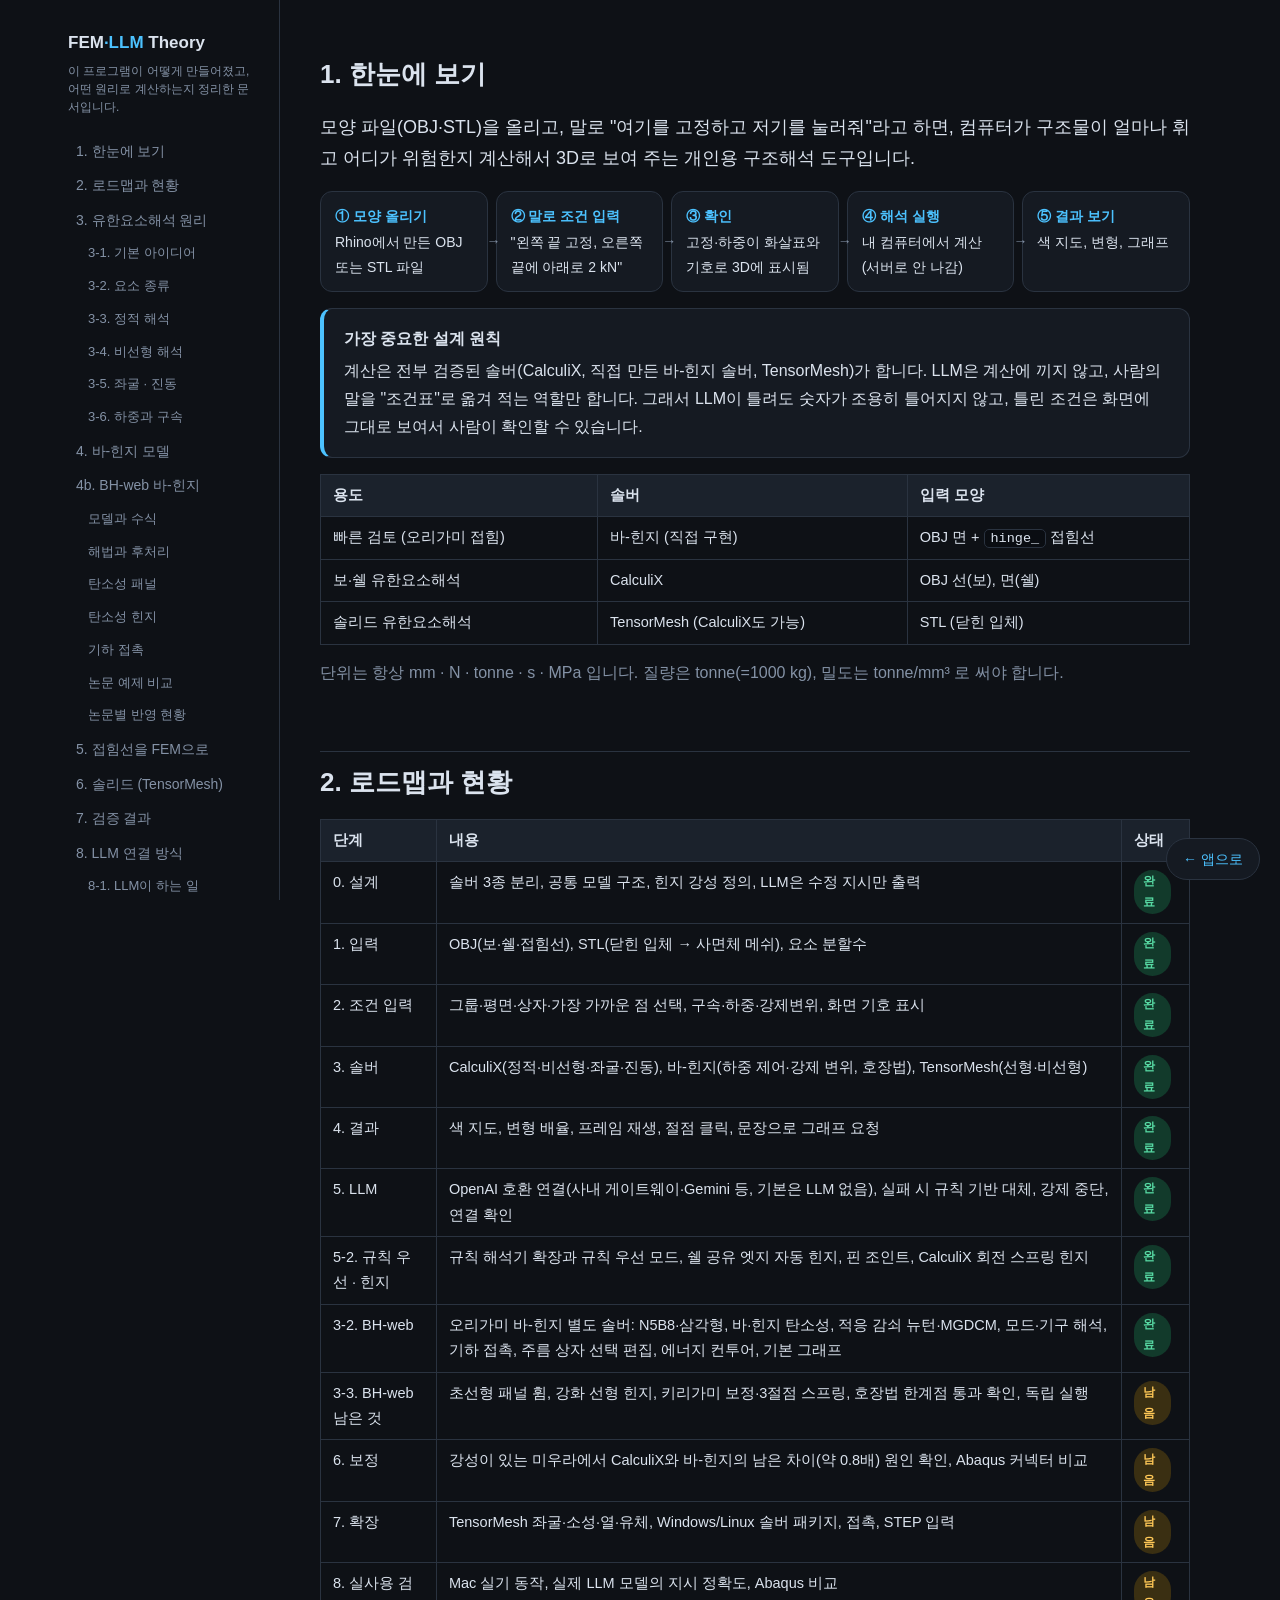
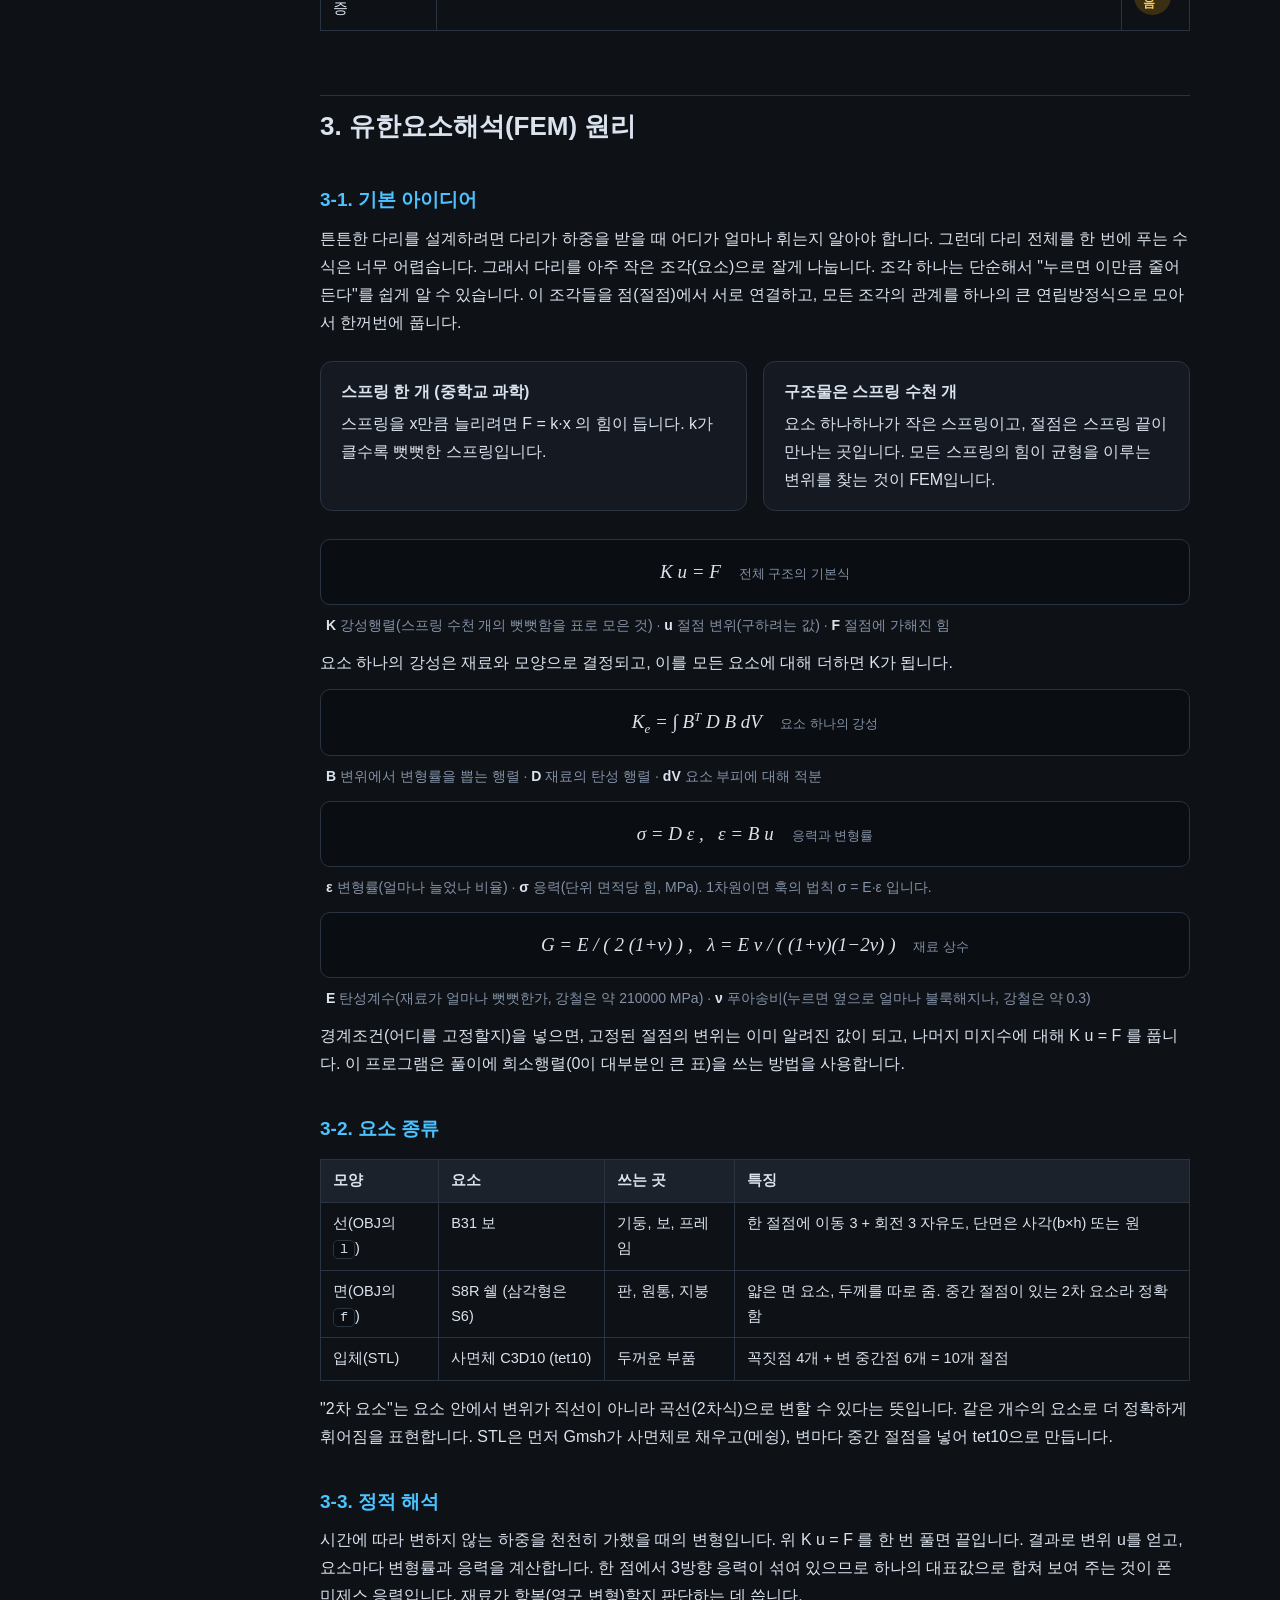
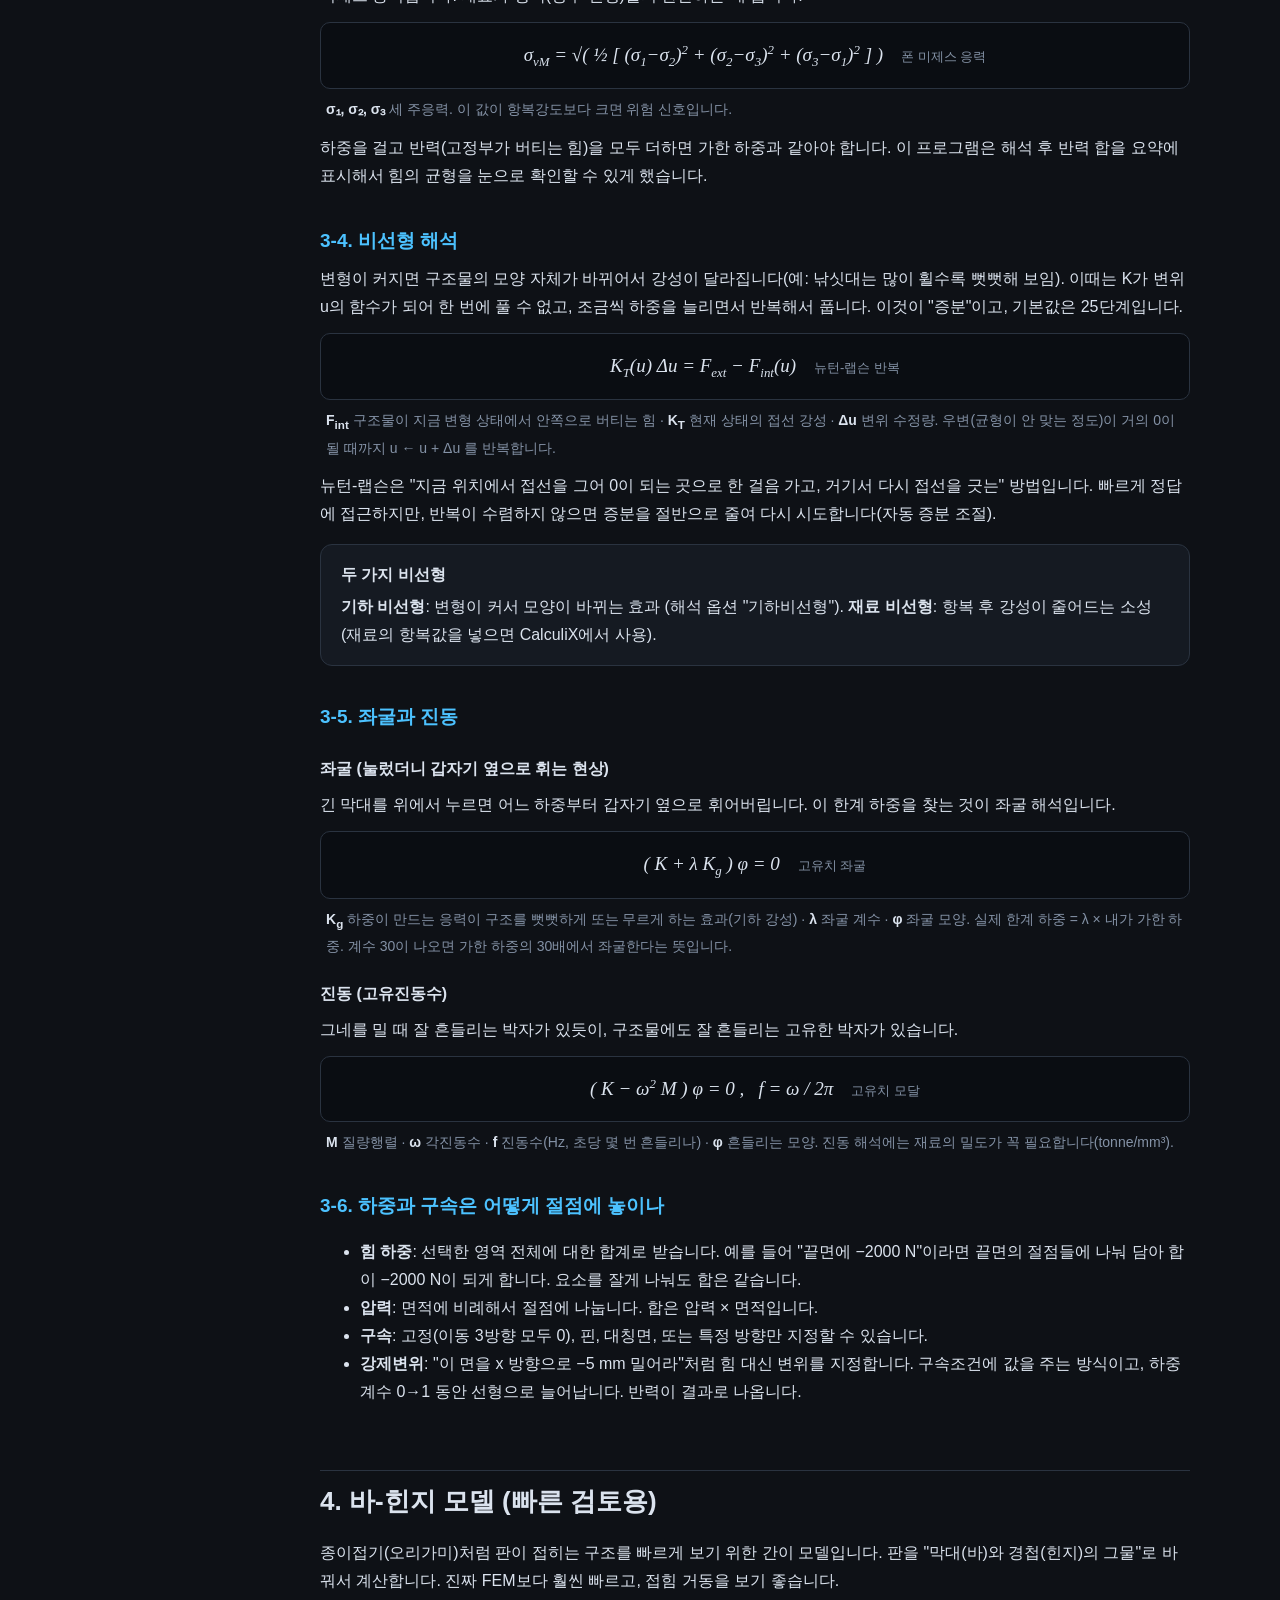
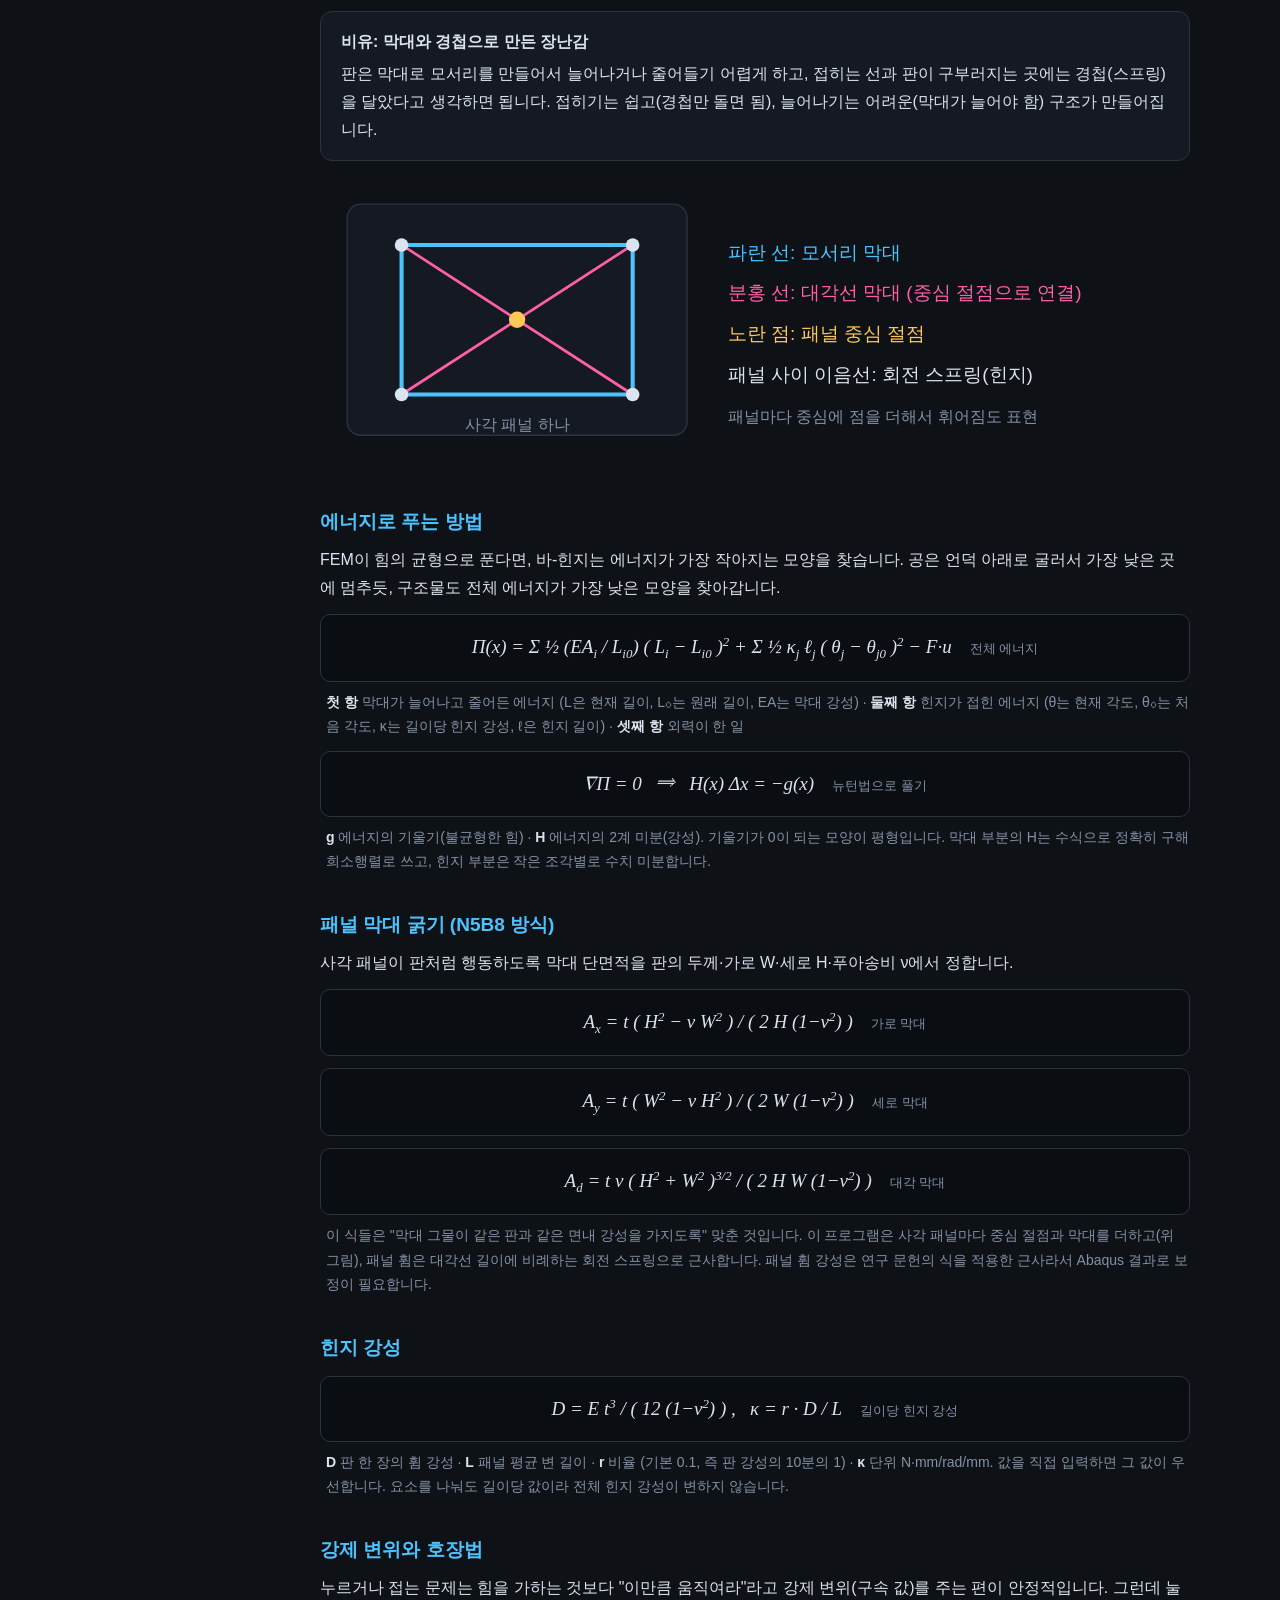
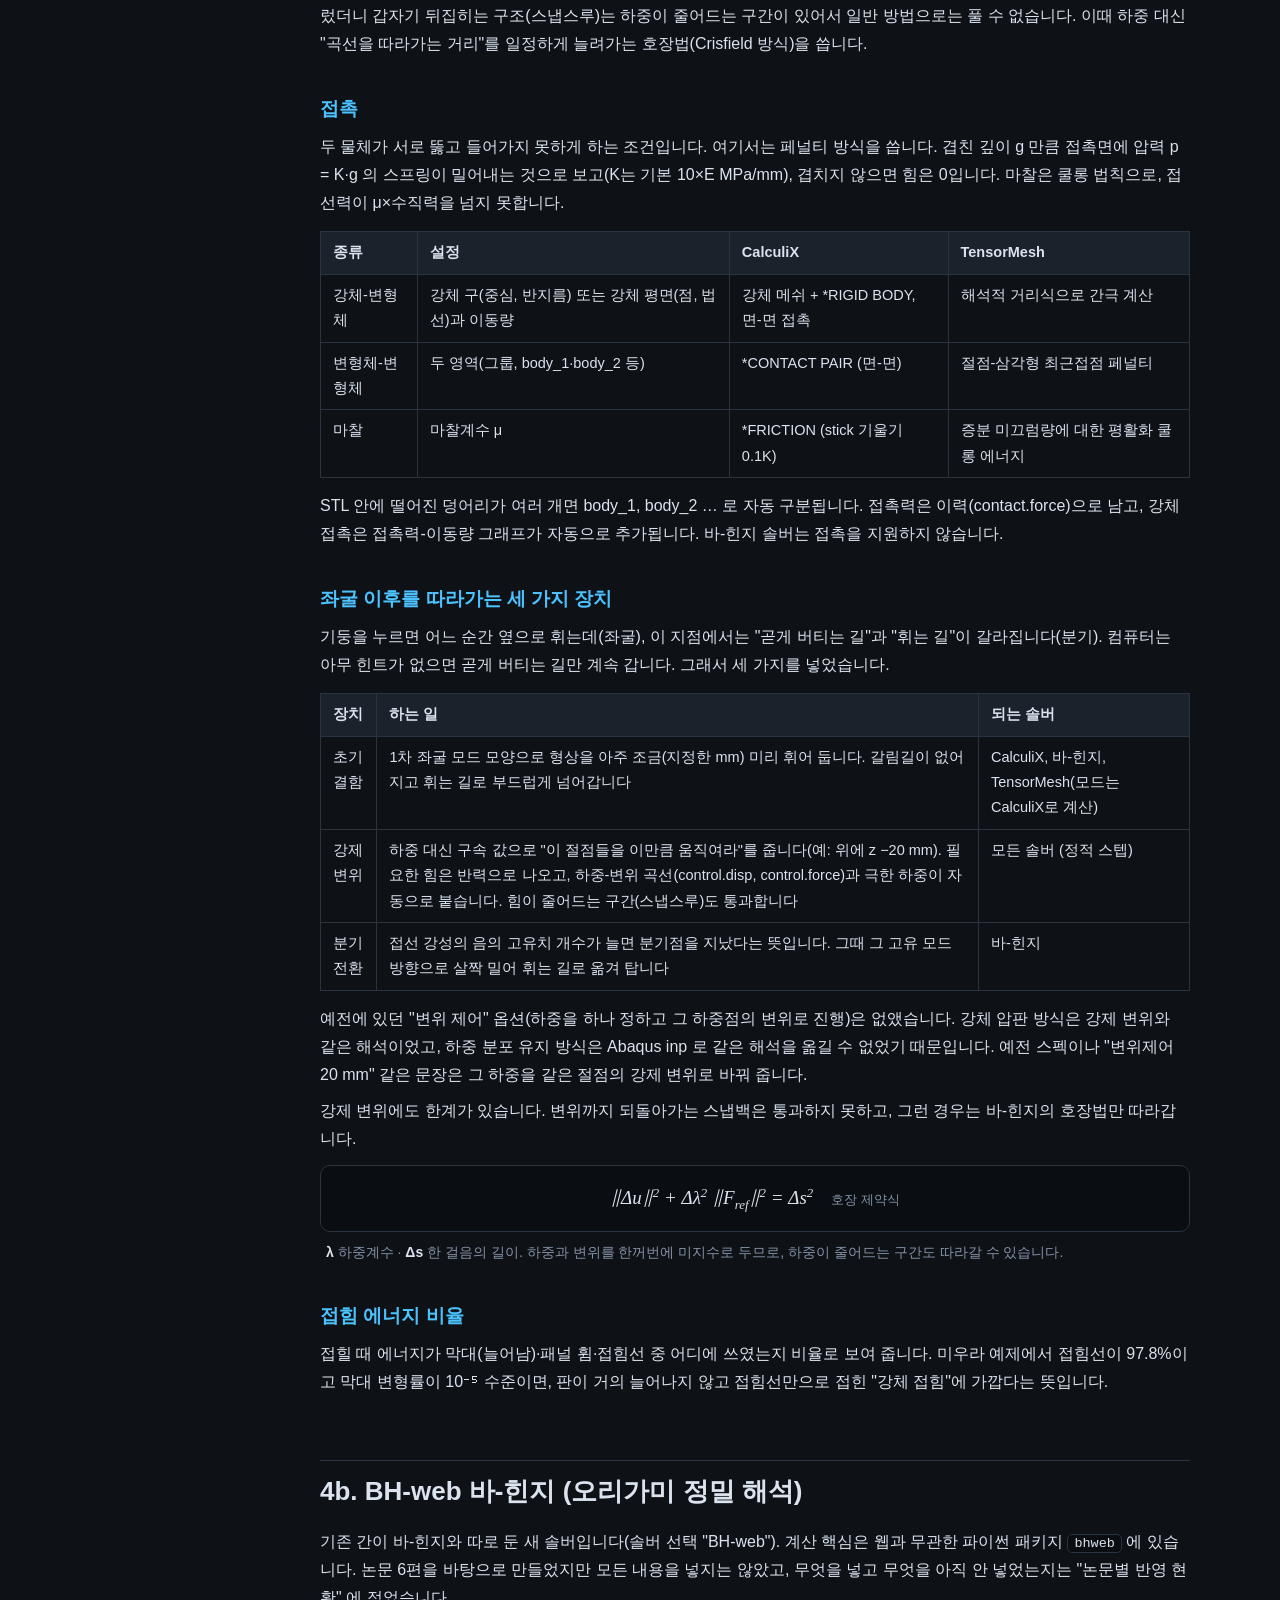
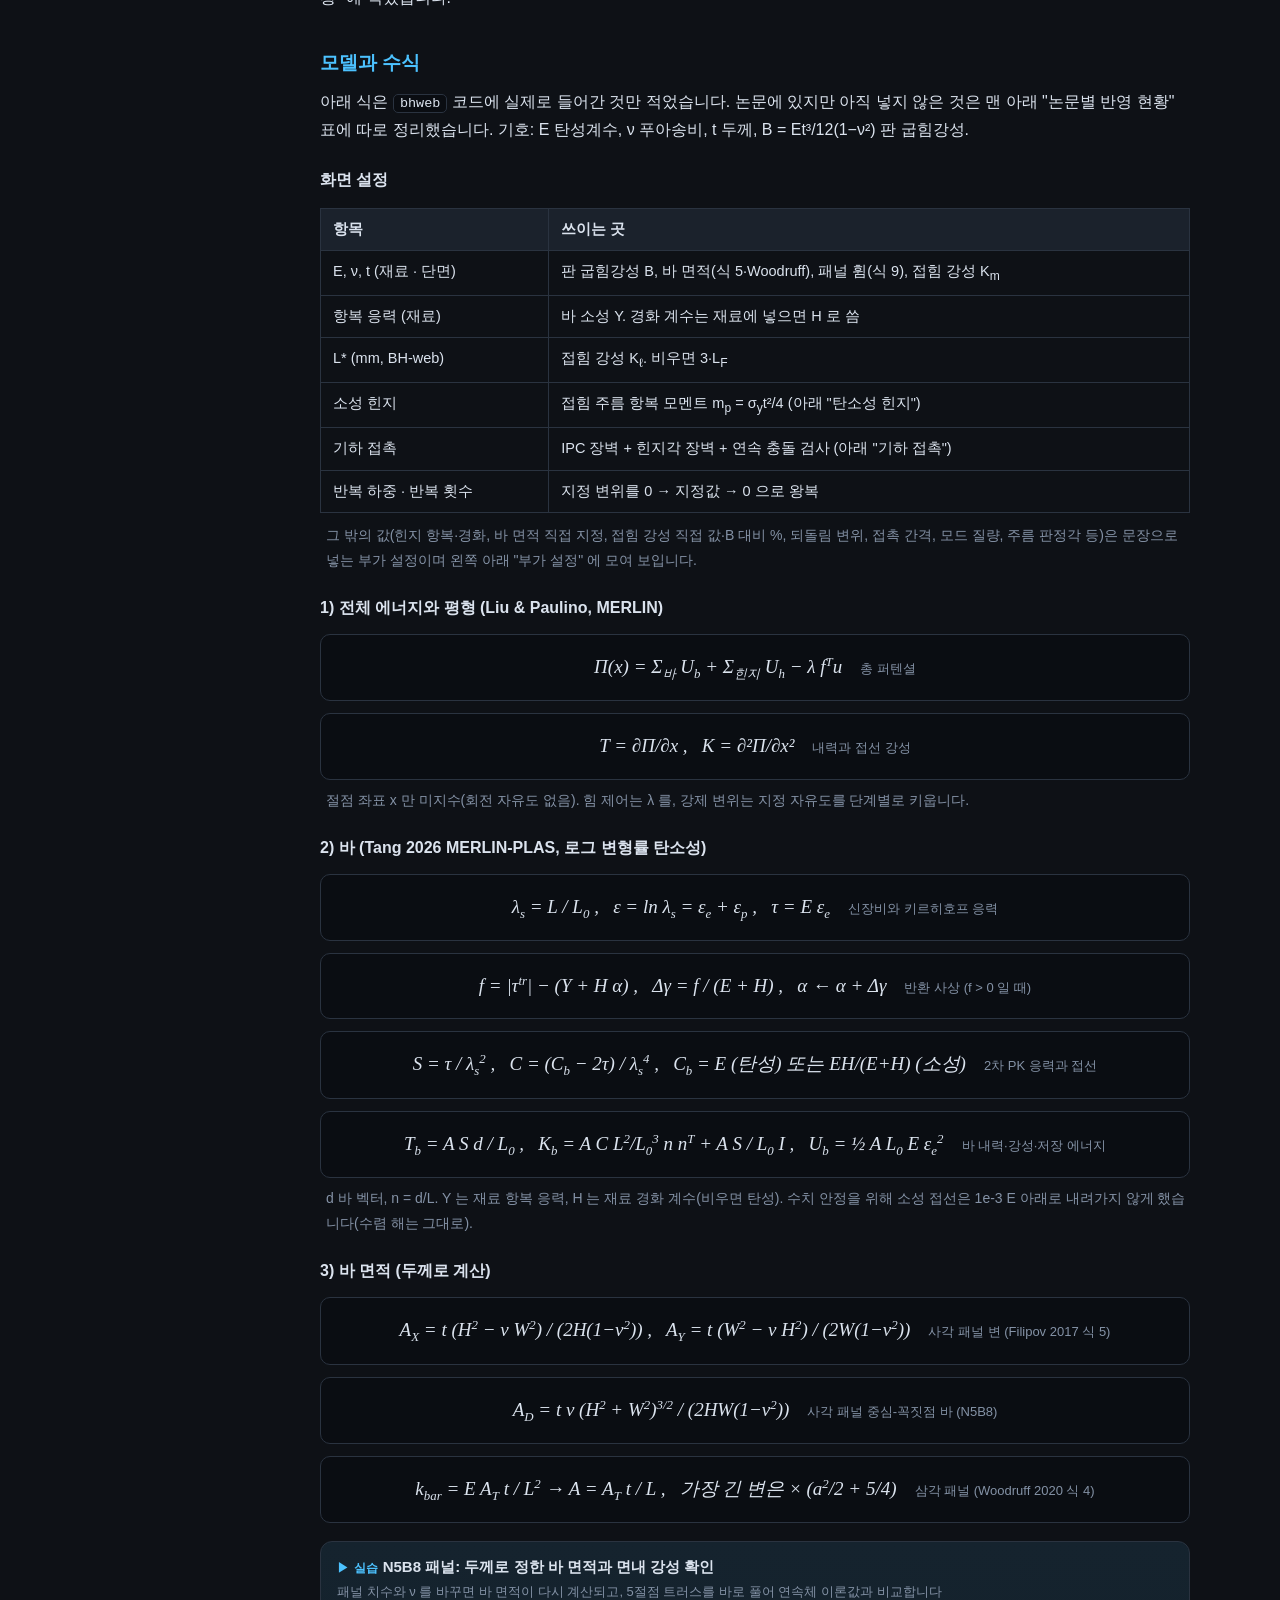
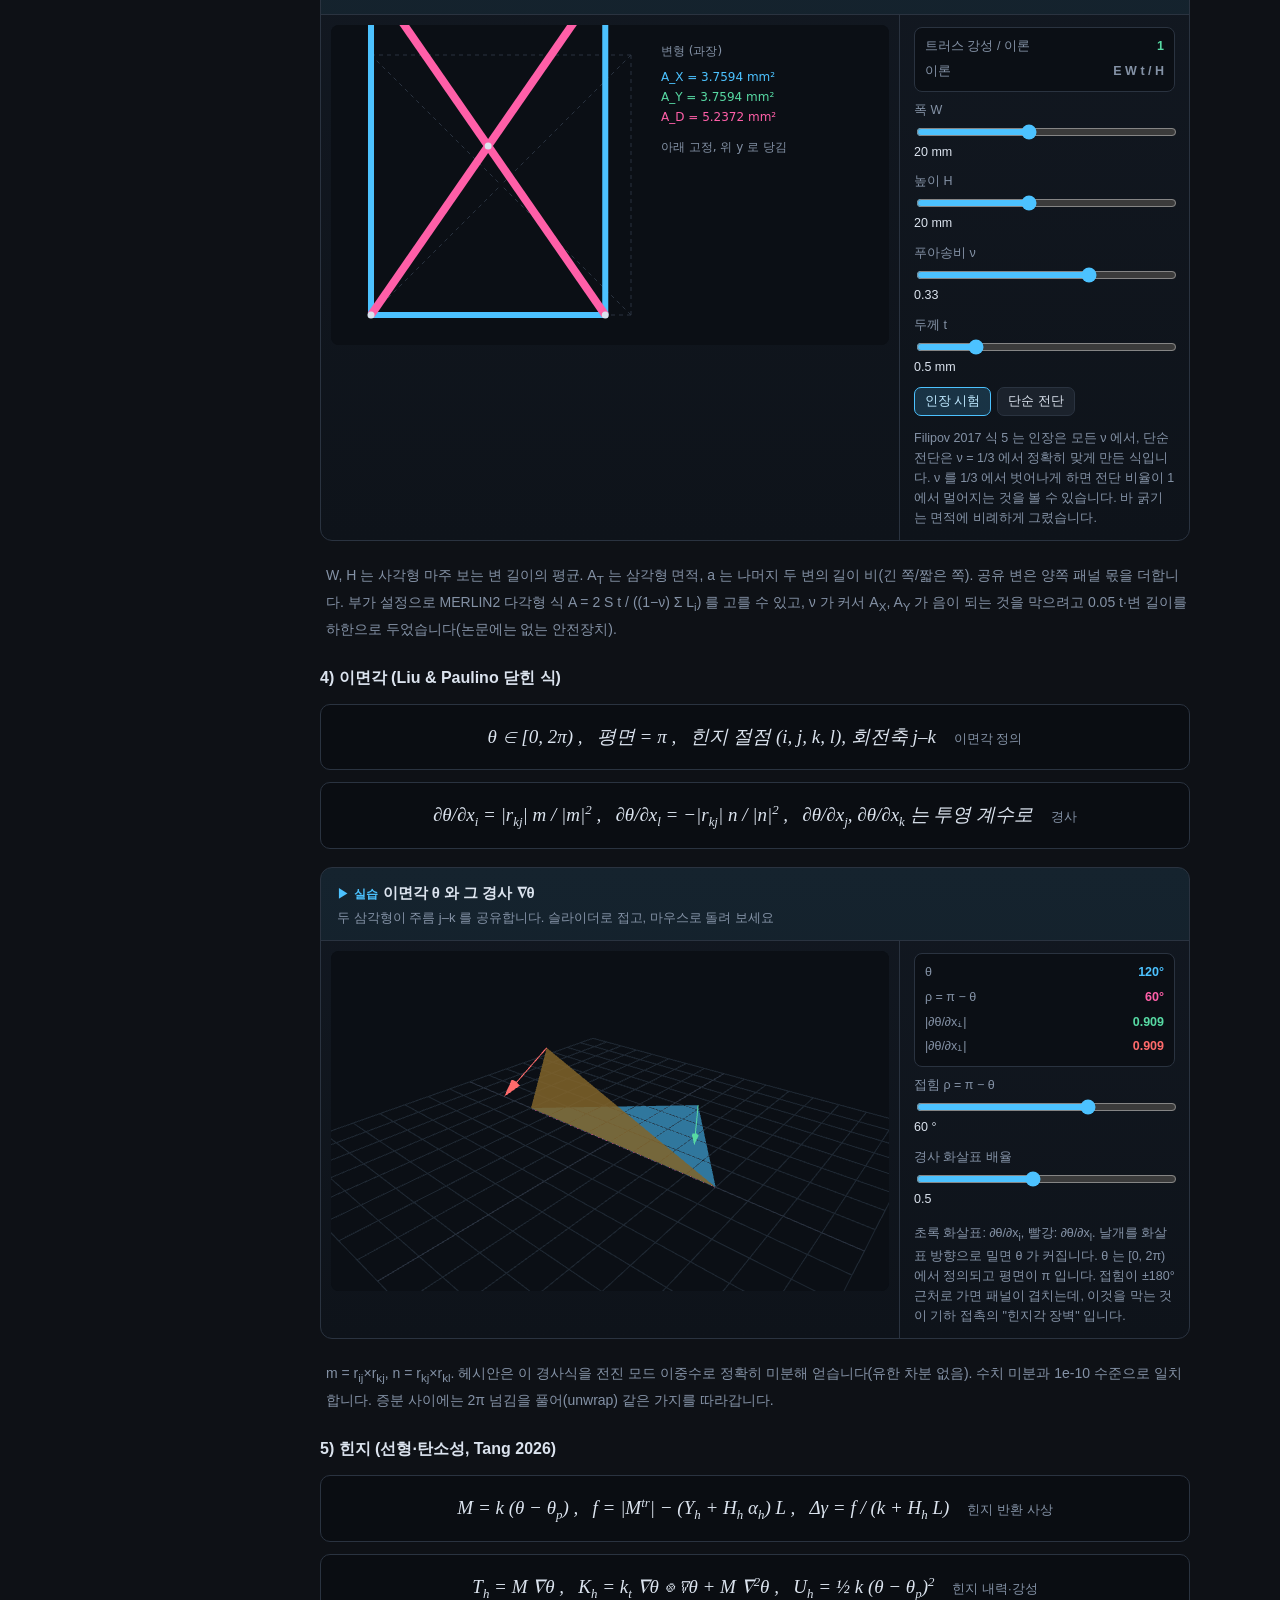
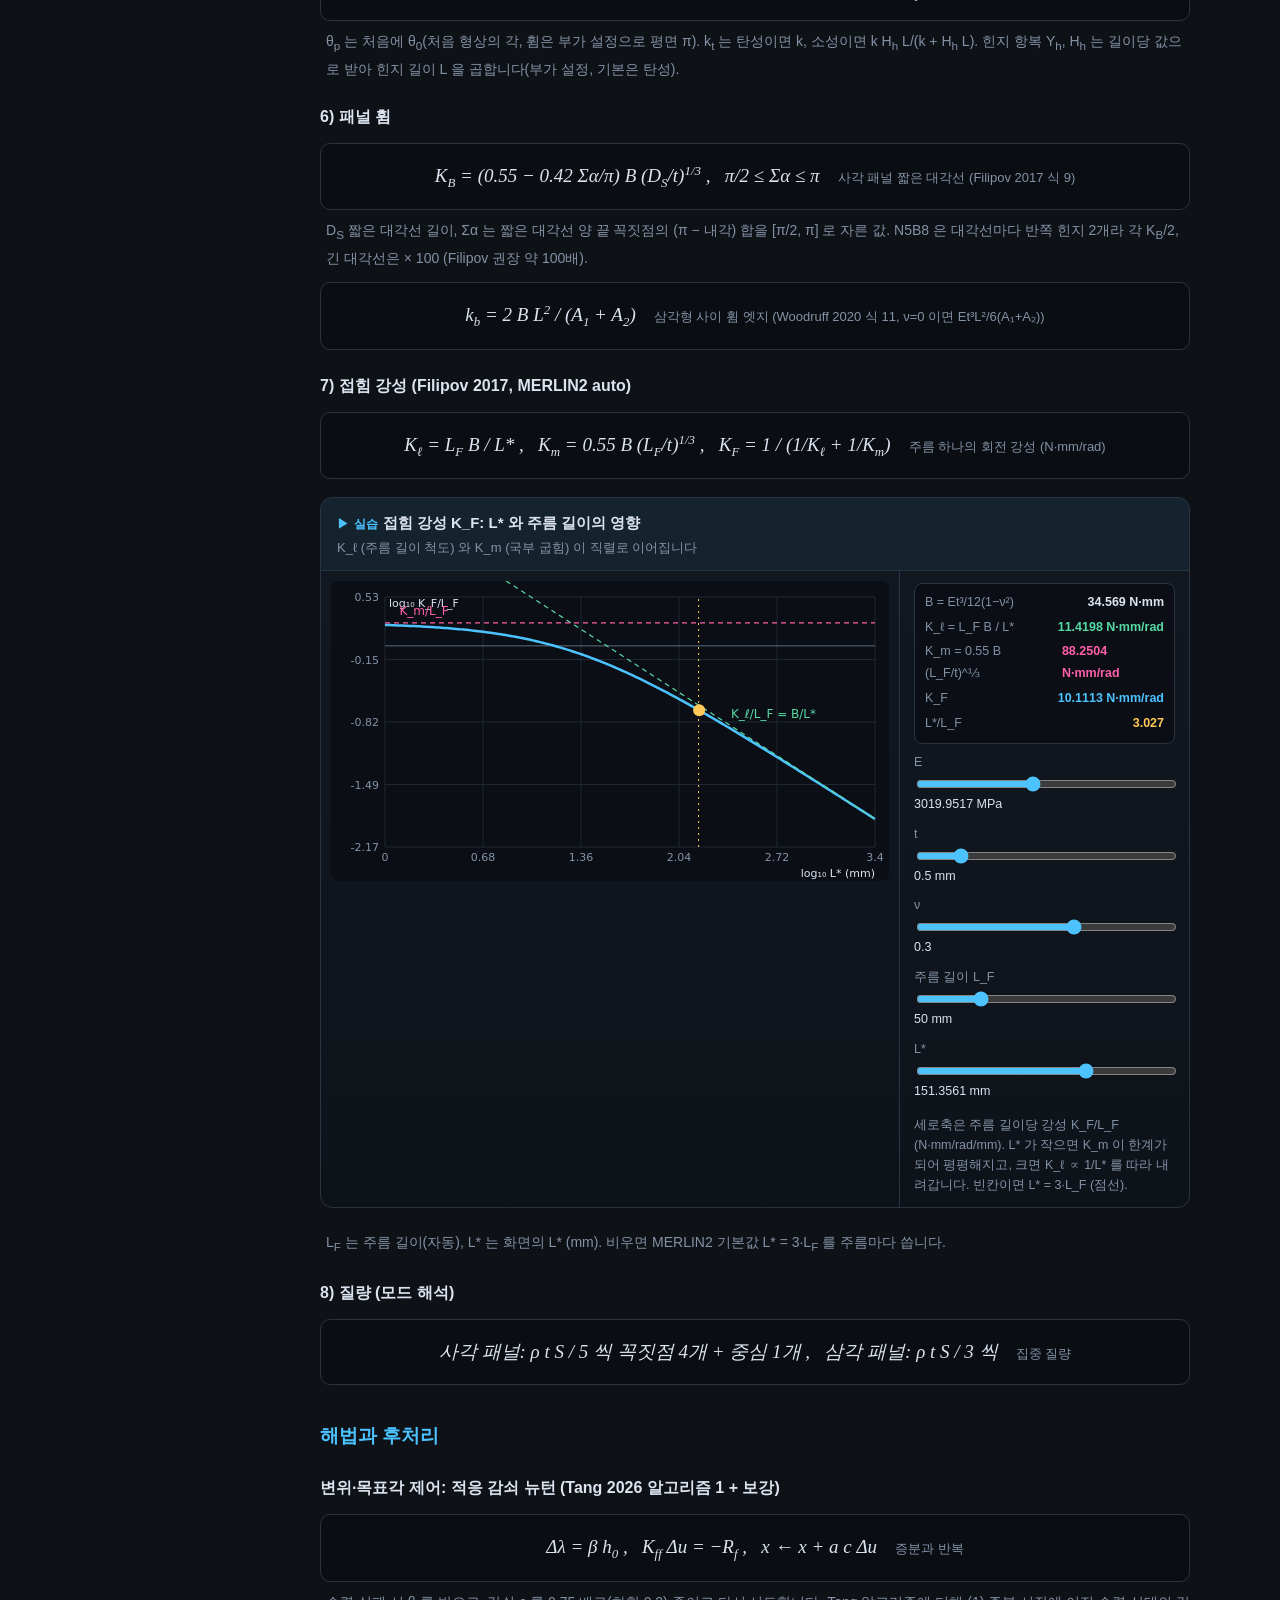
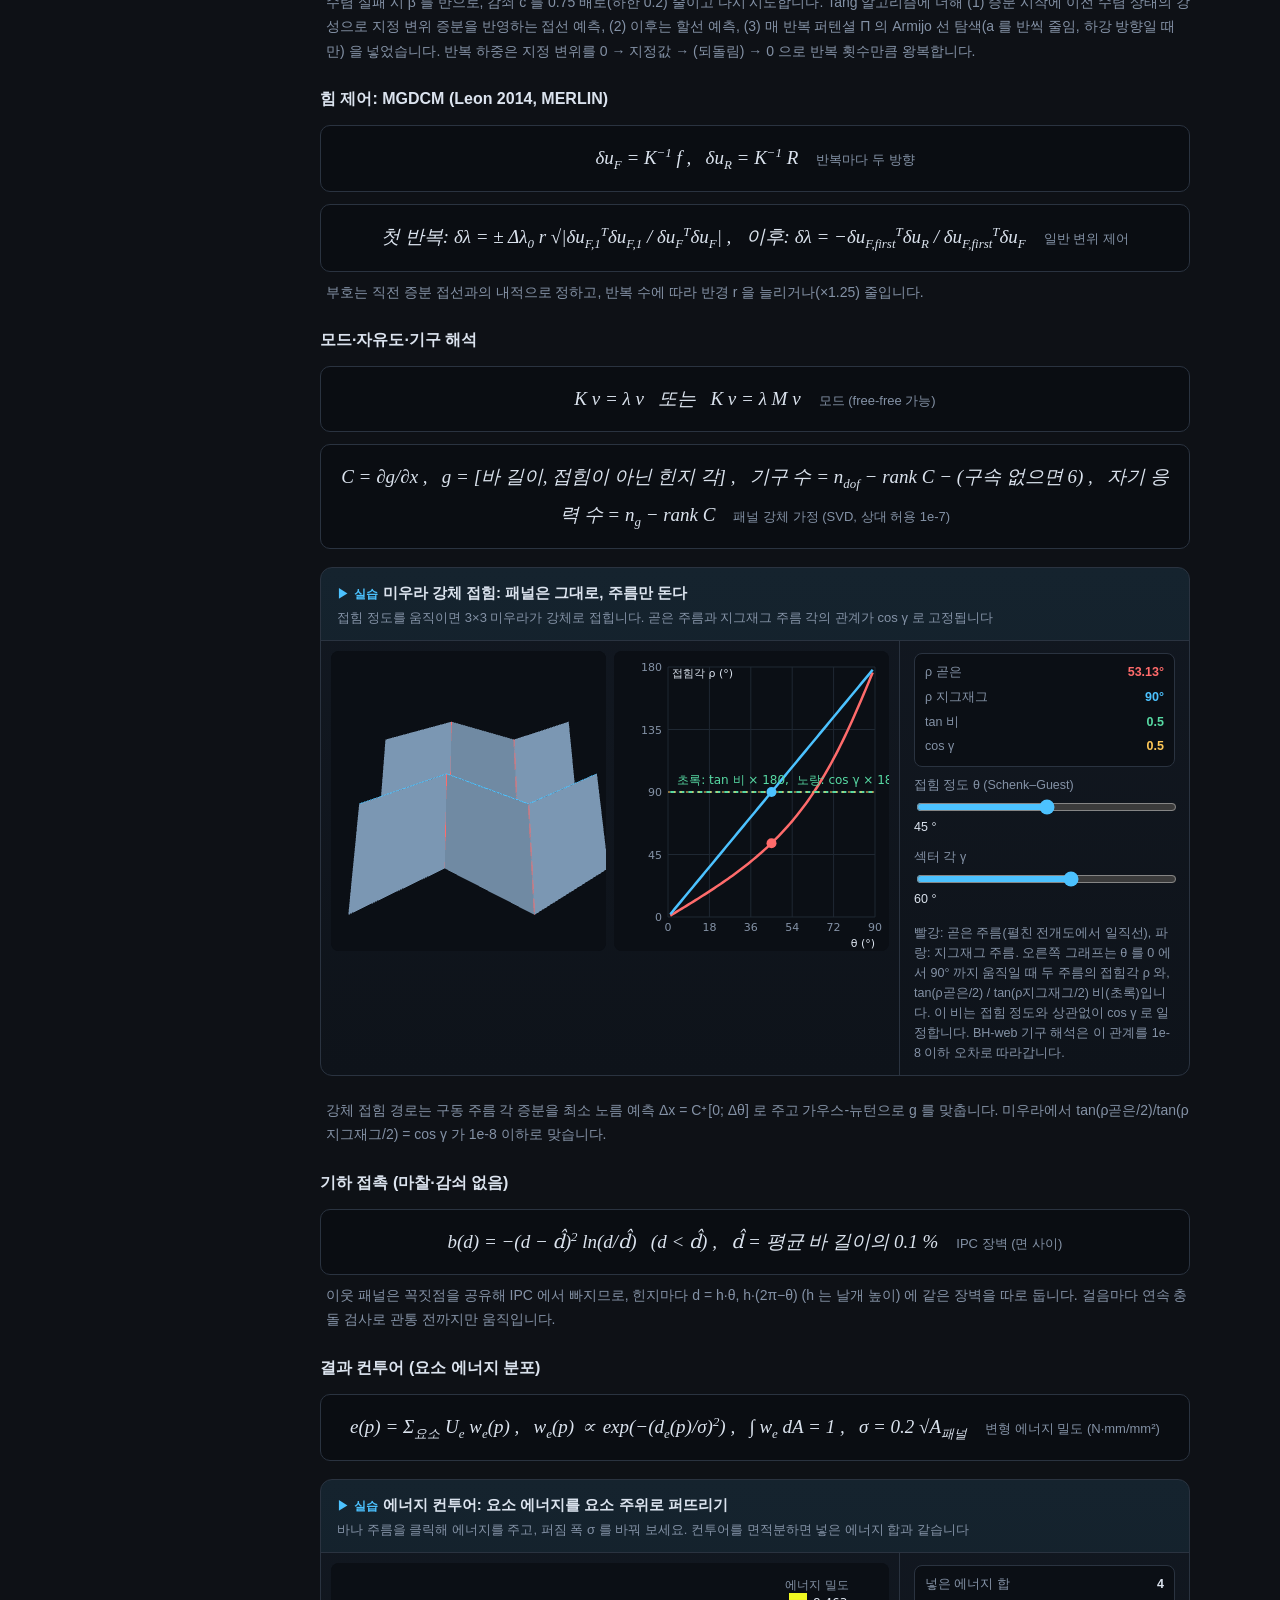
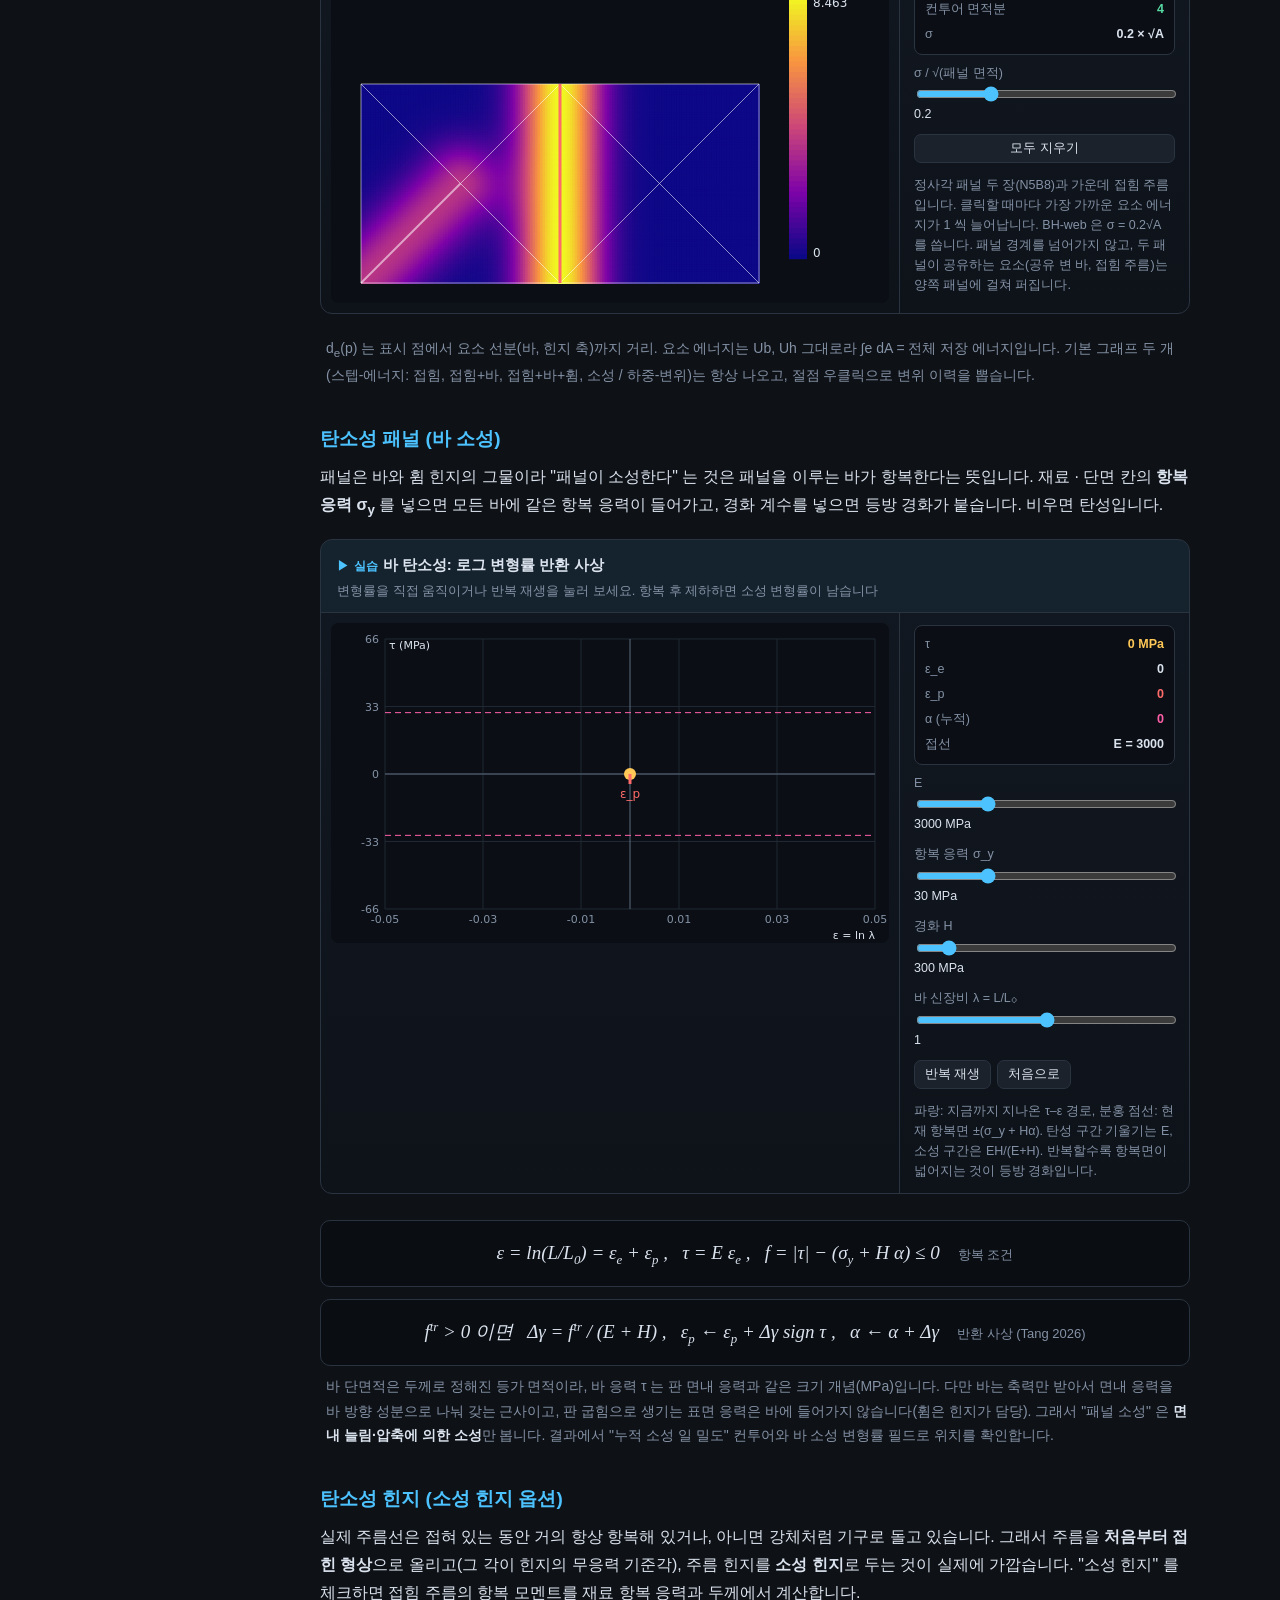
==== commit 6b923f8e: "변위 제어 옵션 제거, 강제 변위로 일원화 - 화면의 제어 방식·목표 변위·변위 제어 방법 칸 삭제 - 예전 control 스펙과 "변위제어 N mm" 문장은 기준 하중을 같은 절" ====
--- a/web/theory.html
+++ b/web/theory.html
@@ -135,7 +135,7 @@
 <tr><td>0. 설계</td><td>솔버 3종 분리, 공통 모델 구조, 힌지 강성 정의, LLM은 수정 지시만 출력</td><td><span class="tag done">완료</span></td></tr>
 <tr><td>1. 입력</td><td>OBJ(보·쉘·접힘선), STL(닫힌 입체 → 사면체 메쉬), 요소 분할수</td><td><span class="tag done">완료</span></td></tr>
 <tr><td>2. 조건 입력</td><td>그룹·평면·상자·가장 가까운 점 선택, 구속·하중·강제변위, 화면 기호 표시</td><td><span class="tag done">완료</span></td></tr>
-<tr><td>3. 솔버</td><td>CalculiX(정적·비선형·좌굴·진동), 바-힌지(하중·변위 제어, 호장법), TensorMesh(선형·비선형)</td><td><span class="tag done">완료</span></td></tr>
+<tr><td>3. 솔버</td><td>CalculiX(정적·비선형·좌굴·진동), 바-힌지(하중 제어·강제 변위, 호장법), TensorMesh(선형·비선형)</td><td><span class="tag done">완료</span></td></tr>
 <tr><td>4. 결과</td><td>색 지도, 변형 배율, 프레임 재생, 절점 클릭, 문장으로 그래프 요청</td><td><span class="tag done">완료</span></td></tr>
 <tr><td>5. LLM</td><td>OpenAI 호환 연결(사내 게이트웨이·Gemini 등, 기본은 LLM 없음), 실패 시 규칙 기반 대체, 강제 중단, 연결 확인</td><td><span class="tag done">완료</span></td></tr>
 <tr><td>5-2. 규칙 우선 · 힌지</td><td>규칙 해석기 확장과 규칙 우선 모드, 쉘 공유 엣지 자동 힌지, 핀 조인트, CalculiX 회전 스프링 힌지</td><td><span class="tag done">완료</span></td></tr>
@@ -240,8 +240,8 @@
 <h3>힌지 강성</h3>
 <div class="eq">D = E t<sup>3</sup> / ( 12 (1−ν<sup>2</sup>) ) , &nbsp; κ = r · D / L<span class="n">길이당 힌지 강성</span></div>
 <p class="where"><b>D</b> 판 한 장의 휨 강성 · <b>L</b> 패널 평균 변 길이 · <b>r</b> 비율 (기본 0.1, 즉 판 강성의 10분의 1) · <b>κ</b> 단위 N·mm/rad/mm. 값을 직접 입력하면 그 값이 우선합니다. 요소를 나눠도 길이당 값이라 전체 힌지 강성이 변하지 않습니다.</p>
-<h3>변위 제어와 호장법</h3>
-<p>접힘은 힘을 가하는 것보다 "이만큼 접어라"라고 변위를 정해서 푸는 편이 안정적입니다(변위 제어). 그런데 눌렀더니 갑자기 뒤집히는 구조(스냅스루)는 하중이 줄어드는 구간이 있어서 일반 방법으로는 풀 수 없습니다. 이때 하중 대신 "곡선을 따라가는 거리"를 일정하게 늘려가는 호장법(Crisfield 방식)을 씁니다.</p>
+<h3>강제 변위와 호장법</h3>
+<p>누르거나 접는 문제는 힘을 가하는 것보다 "이만큼 움직여라"라고 강제 변위(구속 값)를 주는 편이 안정적입니다. 그런데 눌렀더니 갑자기 뒤집히는 구조(스냅스루)는 하중이 줄어드는 구간이 있어서 일반 방법으로는 풀 수 없습니다. 이때 하중 대신 "곡선을 따라가는 거리"를 일정하게 늘려가는 호장법(Crisfield 방식)을 씁니다.</p>
 <h3>접촉</h3>
 <p>두 물체가 서로 뚫고 들어가지 못하게 하는 조건입니다. 여기서는 페널티 방식을 씁니다. 겹친 깊이 g 만큼 접촉면에 압력 p = K·g 의 스프링이 밀어내는 것으로 보고(K는 기본 10×E MPa/mm), 겹치지 않으면 힘은 0입니다. 마찰은 쿨롱 법칙으로, 접선력이 μ×수직력을 넘지 못합니다.</p>
 <table>
@@ -256,11 +256,11 @@
 <table>
 <tr><th>장치</th><th>하는 일</th><th>되는 솔버</th></tr>
 <tr><td>초기 결함</td><td>1차 좌굴 모드 모양으로 형상을 아주 조금(지정한 mm) 미리 휘어 둡니다. 갈림길이 없어지고 휘는 길로 부드럽게 넘어갑니다</td><td>CalculiX, 바-힌지, TensorMesh(모드는 CalculiX로 계산)</td></tr>
-<tr><td>변위 제어</td><td>힘을 정하는 대신 "하중점이 이만큼 움직일 때까지"를 정하고, 그때 필요한 힘을 계산합니다. 힘이 줄어드는 구간(스냅스루)도 통과합니다</td><td>세 솔버 모두 (정적 스텝)</td></tr>
+<tr><td>강제 변위</td><td>하중 대신 구속 값으로 "이 절점들을 이만큼 움직여라"를 줍니다(예: 위에 z −20 mm). 필요한 힘은 반력으로 나오고, 하중-변위 곡선(control.disp, control.force)과 극한 하중이 자동으로 붙습니다. 힘이 줄어드는 구간(스냅스루)도 통과합니다</td><td>모든 솔버 (정적 스텝)</td></tr>
 <tr><td>분기 전환</td><td>접선 강성의 음의 고유치 개수가 늘면 분기점을 지났다는 뜻입니다. 그때 그 고유 모드 방향으로 살짝 밀어 휘는 길로 옮겨 탑니다</td><td>바-힌지</td></tr>
 </table>
-<p>변위 제어는 두 방식입니다. <b>하중 분포 유지</b>(기본)는 하중의 분포는 그대로 두고 크기 λ만 미지수로 두어, 하중 방향 평균 변위 q = Σ(F<sub>i</sub>·u<sub>i</sub>)/Σ|F<sub>i</sub>| 가 목표가 되도록 풉니다. CalculiX에서는 이 식을 *EQUATION으로 가상 절점에 묶고, 구조보다 1000배 뻣뻣한 가상 스프링(시험기)을 통해 밀어서 그 스프링 힘을 하중으로 읽습니다. <b>강체 압판</b>은 하중이 걸린 절점을 모두 똑같이 밀기 때문에 하중면이 기울지 못합니다.</p>
-<p>변위 제어에도 한계가 있습니다. 변위까지 되돌아가는 스냅백은 통과하지 못하고, 그런 경우는 바-힌지의 호장법만 따라갑니다.</p>
+<p>예전에 있던 "변위 제어" 옵션(하중을 하나 정하고 그 하중점의 변위로 진행)은 없앴습니다. 강체 압판 방식은 강제 변위와 같은 해석이었고, 하중 분포 유지 방식은 Abaqus inp 로 같은 해석을 옮길 수 없었기 때문입니다. 예전 스펙이나 "변위제어 20 mm" 같은 문장은 그 하중을 같은 절점의 강제 변위로 바꿔 줍니다.</p>
+<p>강제 변위에도 한계가 있습니다. 변위까지 되돌아가는 스냅백은 통과하지 못하고, 그런 경우는 바-힌지의 호장법만 따라갑니다.</p>
 <div class="eq">‖Δu‖<sup>2</sup> + Δλ<sup>2</sup> ‖F<sub>ref</sub>‖<sup>2</sup> = Δs<sup>2</sup><span class="n">호장 제약식</span></div>
 <p class="where"><b>λ</b> 하중계수 · <b>Δs</b> 한 걸음의 길이. 하중과 변위를 한꺼번에 미지수로 두므로, 하중이 줄어드는 구간도 따라갈 수 있습니다.</p>
 <h3>접힘 에너지 비율</h3>
@@ -286,7 +286,7 @@
 <h4>1) 전체 에너지와 평형 (Liu & Paulino, MERLIN)</h4>
 <div class="eq">Π(x) = Σ<sub>바</sub> U<sub>b</sub> + Σ<sub>힌지</sub> U<sub>h</sub> − λ f<sup>T</sup>u<span class="n">총 퍼텐셜</span></div>
 <div class="eq">T = ∂Π/∂x , &nbsp; K = ∂²Π/∂x²<span class="n">내력과 접선 강성</span></div>
-<p class="where">절점 좌표 x 만 미지수(회전 자유도 없음). 힘 제어는 λ 를, 변위 제어는 지정 자유도를 단계별로 키웁니다.</p>
+<p class="where">절점 좌표 x 만 미지수(회전 자유도 없음). 힘 제어는 λ 를, 강제 변위는 지정 자유도를 단계별로 키웁니다.</p>
 
 <h4>2) 바 (Tang 2026 MERLIN-PLAS, 로그 변형률 탄소성)</h4>
 <div class="eq">λ<sub>s</sub> = L / L<sub>0</sub> , &nbsp; ε = ln λ<sub>s</sub> = ε<sub>e</sub> + ε<sub>p</sub> , &nbsp; τ = E ε<sub>e</sub><span class="n">신장비와 키르히호프 응력</span></div>
